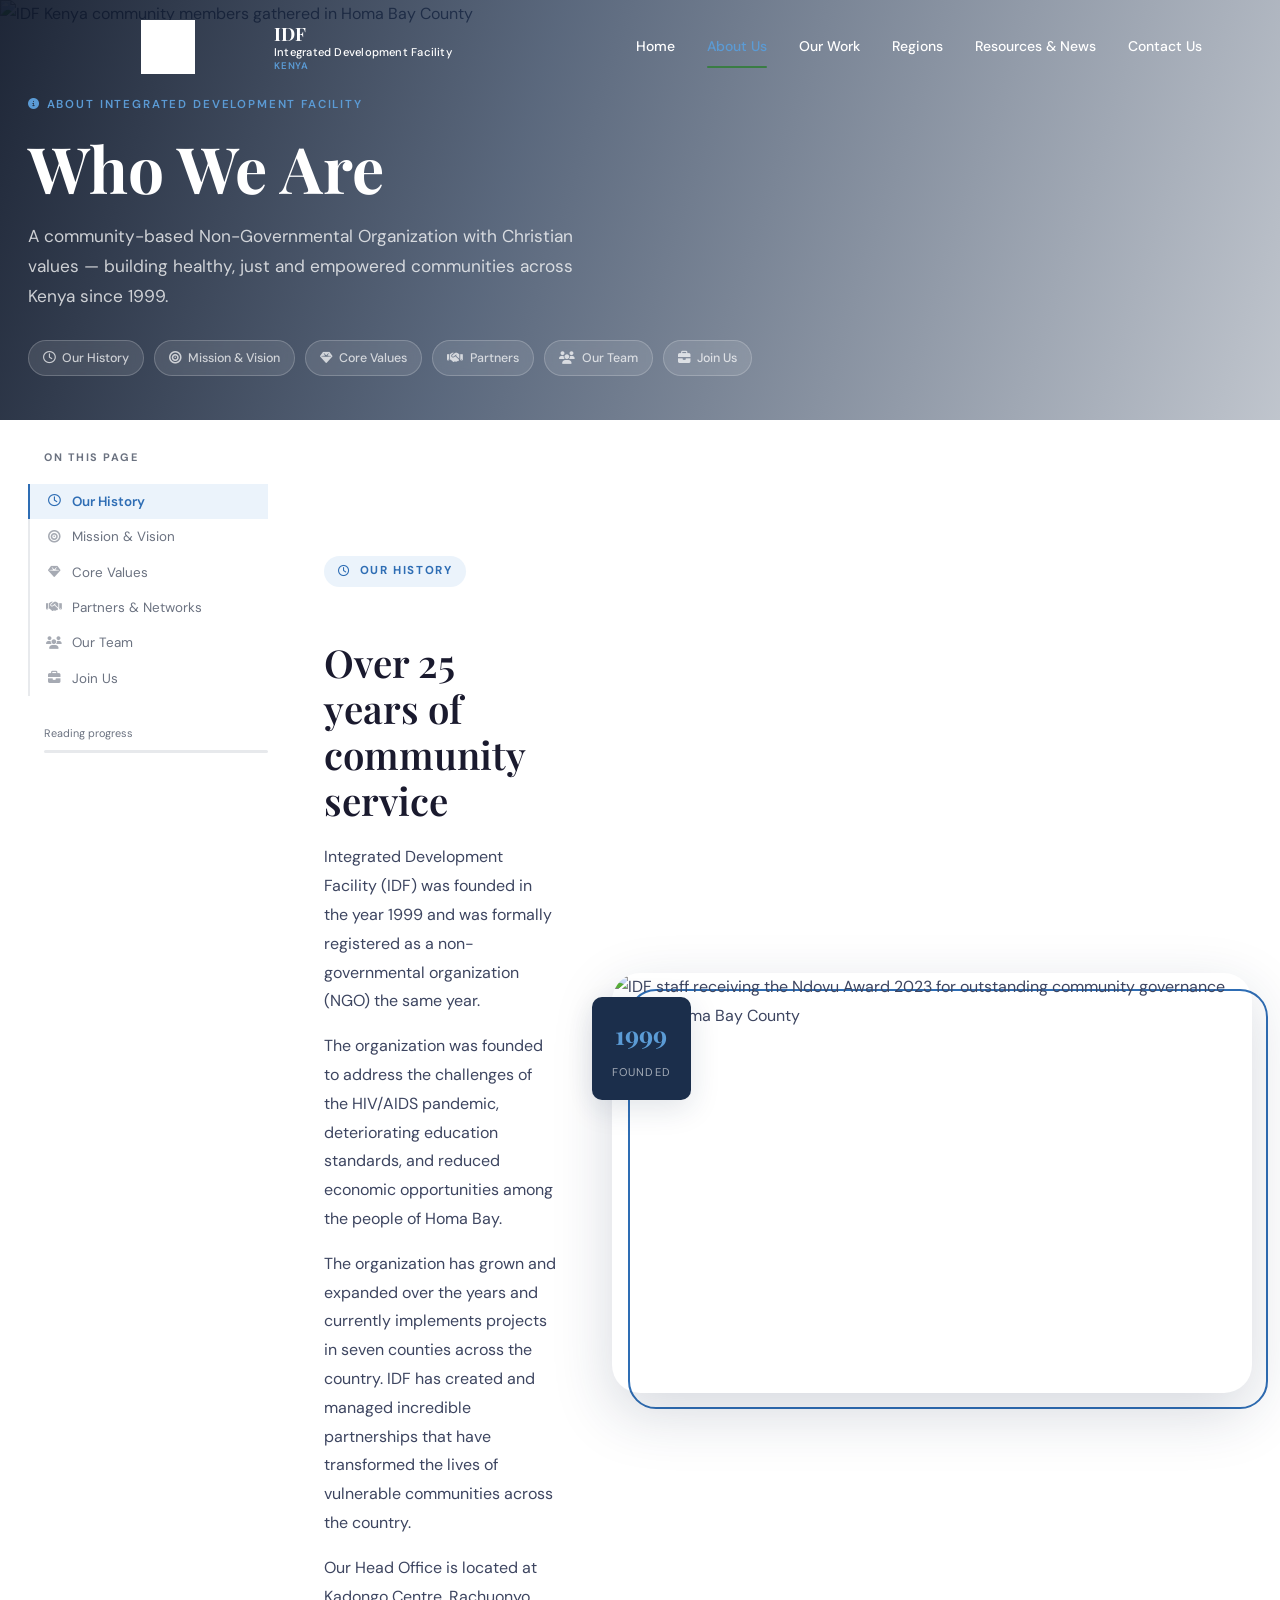
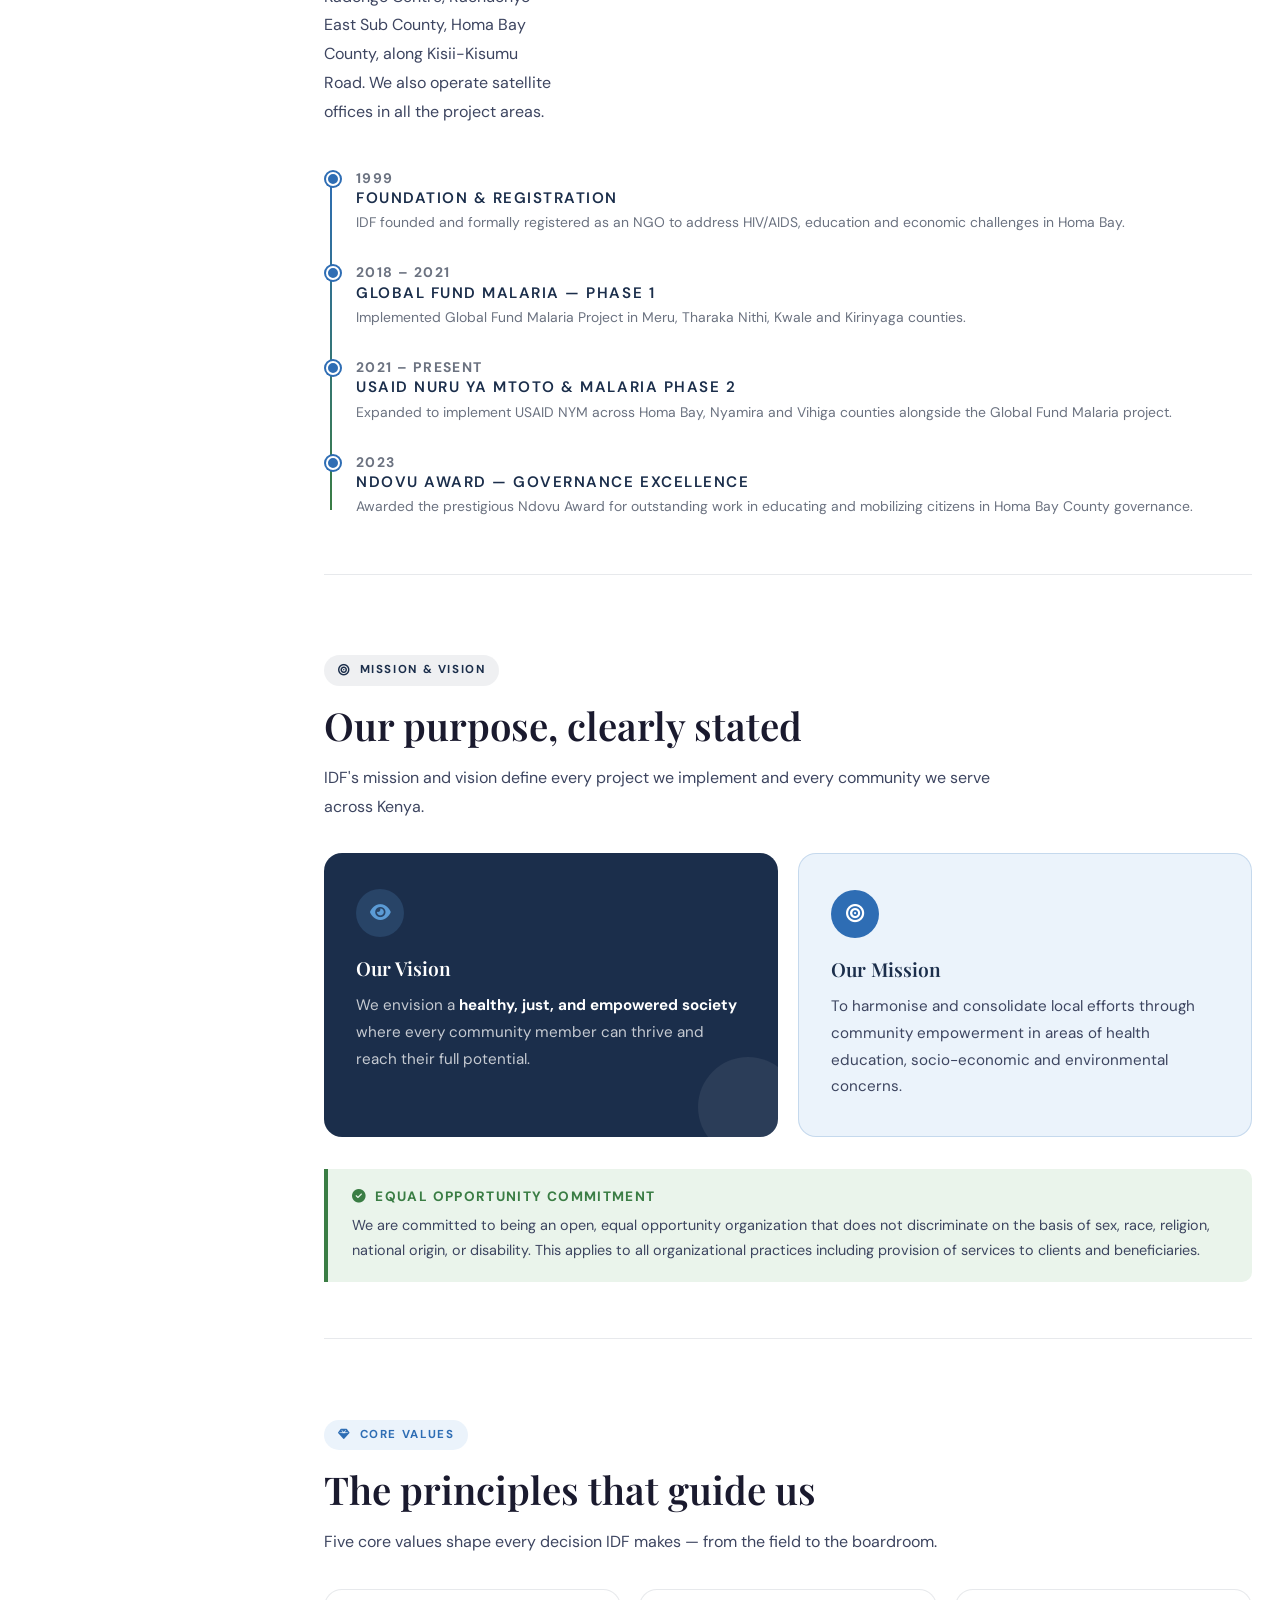
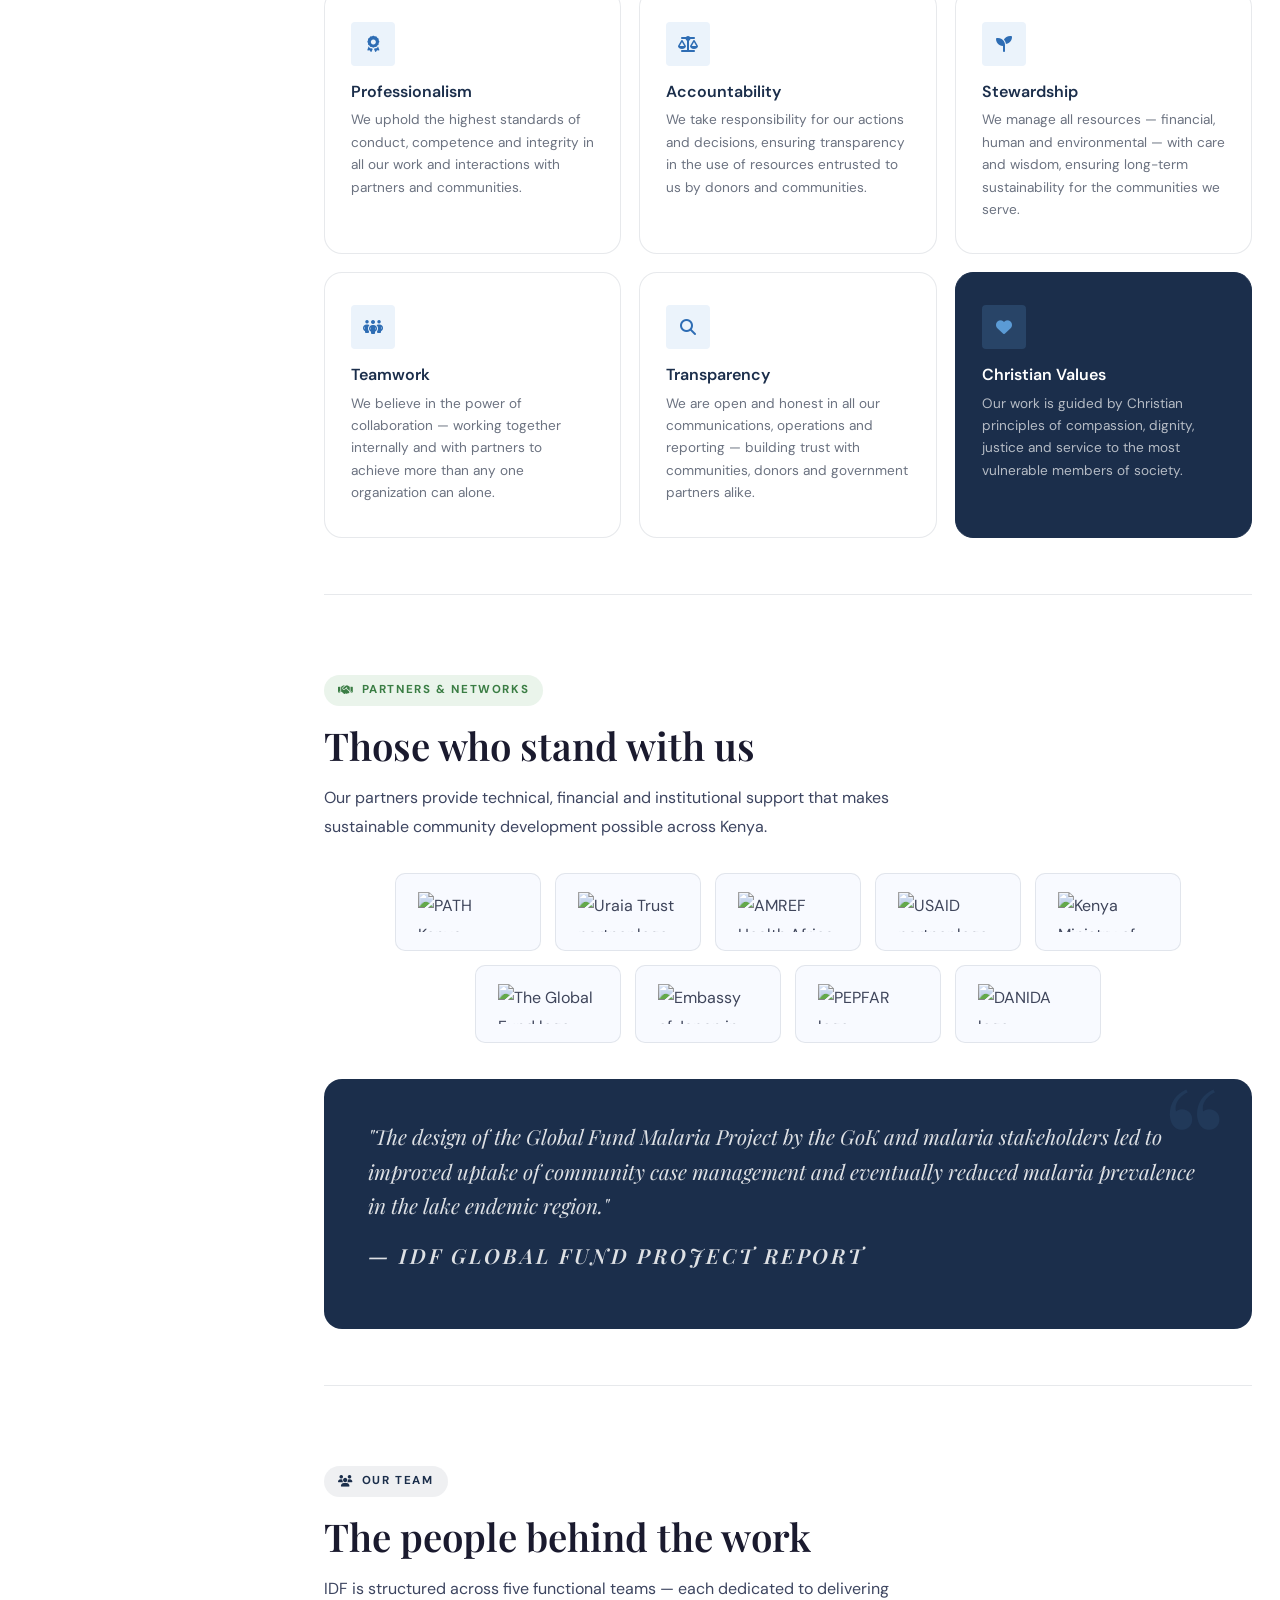
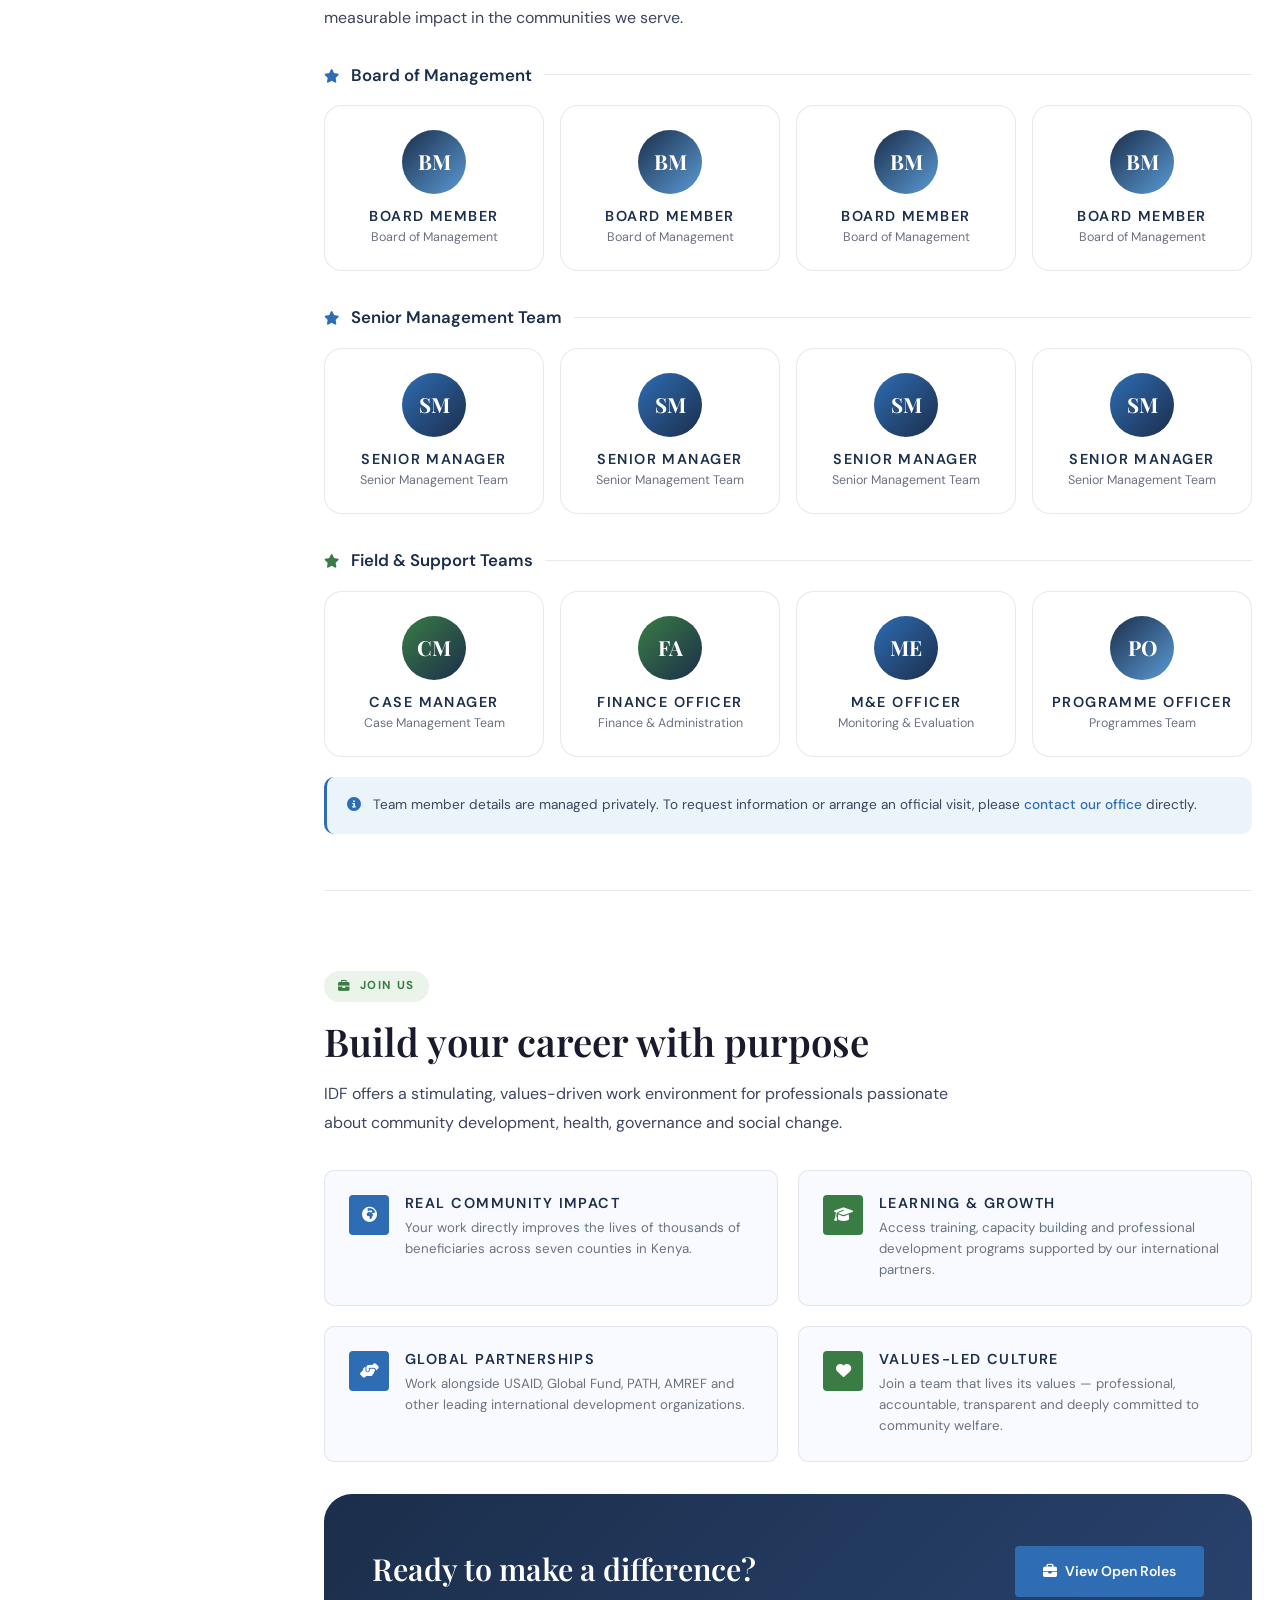
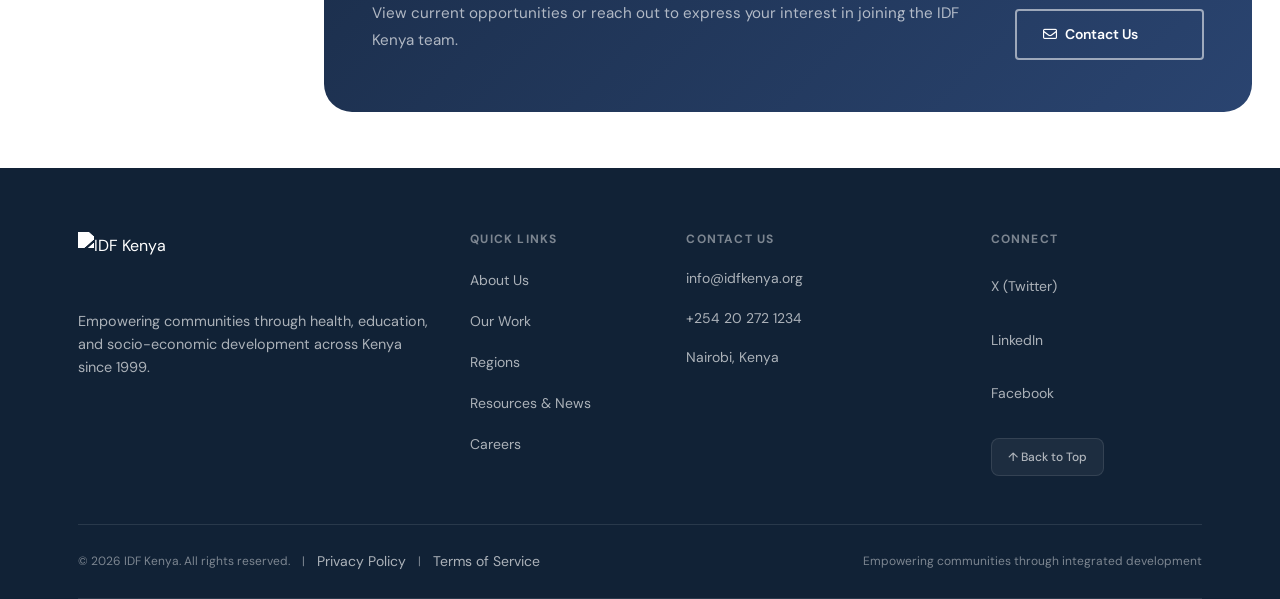
==== about.html @ ed85ce1d "Reorganize project structure and update components" ====
<!DOCTYPE html>
<html lang="en">
<head>
  <meta charset="UTF-8">
  <meta name="viewport" content="width=device-width, initial-scale=1.0">
  <meta name="description" content="About Integrated Development Facility — Our history, mission, values, team, partners and career opportunities.">
  <title>About Us — Integrated Development Facility Kenya</title>
  <link rel="icon" href="assets/images/logo1.png" type="image/png">

  <link rel="preconnect" href="https://fonts.googleapis.com">
  <link rel="preconnect" href="https://fonts.gstatic.com" crossorigin>
  <link href="https://fonts.googleapis.com/css2?family=Playfair+Display:ital,wght@0,400;0,600;0,700;1,400&family=DM+Sans:wght@300;400;500;600&display=swap" rel="stylesheet">

  <!-- Font Awesome 6.5.1 -->
  <link rel="stylesheet" href="https://cdnjs.cloudflare.com/ajax/libs/font-awesome/6.5.1/css/all.min.css"
        integrity="sha512-DTOQO9RWCH3ppGqcWaEA1BIZOC6xxalwEsw9c2QQeAIftl+Vegovlnee1c9QX4TctnWMn13TZye+giMm8e2LwA=="
        crossorigin="anonymous" referrerpolicy="no-referrer">

  <!--
    Stylesheet load order:
      1. styles.css     — global reset, typography, shared tokens
      2. components.css — site navbar, footer
      3. sections.css   — shared section patterns (hero, stats, cards, etc.)
      4. about.css      — scoped styles for this page only (non-responsive)
      5. responsive.css — ALL media queries (site-wide + about-page breakpoints)
  -->
  <link rel="stylesheet" href="css/styles.css">
  <link rel="stylesheet" href="css/components.css">
  <link rel="stylesheet" href="css/sections.css">
  <link rel="stylesheet" href="css/about.css">
  <link rel="stylesheet" href="css/responsive.css">
</head>

<body>

  <!-- Navbar injected by components.js — do NOT remove -->
  <div id="navbar-placeholder"></div>


  <!-- ============================================================
       PAGE HERO
       Image displayed at: 100vw × 420 px (CSS).
       Source dimensions (HTML attrs): 1920 × 960 px.
       object-fit: cover; object-position: center 35% (in about.css).
  ============================================================ -->
  <header class="about-hero" role="banner">
    <img
      class="about-hero-bg"
      src="assets/images/idf_home1.jpg"
      alt="IDF Kenya community members gathered in Homa Bay County"
      width="1920"
      height="960"
      loading="eager"
      fetchpriority="high">
    <div class="about-hero-overlay" aria-hidden="true"></div>
    <div class="about-hero-content">
      <span class="about-hero-eyebrow">
        <i class="fa-solid fa-circle-info" style="margin-right:0.3rem"></i>About Integrated Development Facility
      </span>
      <h1>Who We Are</h1>
      <p>A community-based Non-Governmental Organization with Christian values — building healthy, just and empowered communities across Kenya since 1999.</p>
      <!-- Hero nav pills — desktop only; hidden on mobile via responsive.css -->
      <nav class="about-hero-nav-pills" aria-label="Jump to section">
        <a href="#history"  class="hero-pill"><i class="fa-regular fa-clock"></i>Our History</a>
        <a href="#mission"  class="hero-pill"><i class="fa-solid fa-bullseye"></i>Mission &amp; Vision</a>
        <a href="#values"   class="hero-pill"><i class="fa-solid fa-gem"></i>Core Values</a>
        <a href="#partners" class="hero-pill"><i class="fa-solid fa-handshake"></i>Partners</a>
        <a href="#team"     class="hero-pill"><i class="fa-solid fa-users"></i>Our Team</a>
        <a href="#careers"  class="hero-pill"><i class="fa-solid fa-briefcase"></i>Join Us</a>
      </nav>
    </div>
  </header>


  <!-- ============================================================
       MOBILE / TABLET ABOUT NAV
       Hidden on desktop (>= 1100 px) — shown as a sticky horizontal
       scrollable tab bar on viewports < 1100 px, positioned directly
       below the main top navbar. Overflow-x: auto with hidden
       scrollbars keeps the layout clean.
       The same scroll-spy JS in main.js that drives the desktop
       sidenav also handles data-spy-target on these links.
  ============================================================ -->
  <nav class="mobile-about-nav" aria-label="About page sections">
    <div class="mobile-about-nav-inner">
      <a href="#history"  class="mob-nav-link active" data-spy-target="history">
        <i class="fa-regular fa-clock"></i>Our History
      </a>
      <a href="#mission"  class="mob-nav-link" data-spy-target="mission">
        <i class="fa-solid fa-bullseye"></i>Mission &amp; Vision
      </a>
      <a href="#values"   class="mob-nav-link" data-spy-target="values">
        <i class="fa-solid fa-gem"></i>Core Values
      </a>
      <a href="#partners" class="mob-nav-link" data-spy-target="partners">
        <i class="fa-solid fa-handshake"></i>Partners &amp; Networks
      </a>
      <a href="#team"     class="mob-nav-link" data-spy-target="team">
        <i class="fa-solid fa-users"></i>Our Team
      </a>
      <a href="#careers"  class="mob-nav-link" data-spy-target="careers">
        <i class="fa-solid fa-briefcase"></i>Join Us
      </a>
    </div>
  </nav>


  <!-- ============================================================
       TWO-COLUMN LAYOUT: SIDENAV + MAIN CONTENT
  ============================================================ -->
  <div class="about-layout">

    <!-- STICKY SIDENAV (visible >= 1100 px) -->
    <aside class="about-sidenav" aria-label="Page section navigation">
      <p class="sidenav-label">On this page</p>
      <ul class="sidenav-list" role="list">
        <li>
          <a href="#history" class="active" data-spy-target="history">
            <i class="fa-regular fa-clock"></i>Our History
          </a>
        </li>
        <li>
          <a href="#mission" data-spy-target="mission">
            <i class="fa-solid fa-bullseye"></i>Mission &amp; Vision
          </a>
        </li>
        <li>
          <a href="#values" data-spy-target="values">
            <i class="fa-solid fa-gem"></i>Core Values
          </a>
        </li>
        <li>
          <a href="#partners" data-spy-target="partners">
            <i class="fa-solid fa-handshake"></i>Partners &amp; Networks
          </a>
        </li>
        <li>
          <a href="#team" data-spy-target="team">
            <i class="fa-solid fa-users"></i>Our Team
          </a>
        </li>
        <li>
          <a href="#careers" data-spy-target="careers">
            <i class="fa-solid fa-briefcase"></i>Join Us
          </a>
        </li>
      </ul>

      <!-- Reading progress bar — updated by initAboutProgressBar() in main.js -->
      <div class="sidenav-progress" aria-label="Page reading progress">
        <p class="sidenav-progress-label">Reading progress</p>
        <div class="sidenav-progress-bar"
             role="progressbar"
             aria-valuenow="0"
             aria-valuemin="0"
             aria-valuemax="100">
          <div class="sidenav-progress-fill" id="progressFill"></div>
        </div>
      </div>
    </aside>


    <!-- MAIN CONTENT -->
    <main class="about-main" id="mainContent">


      <!-- ================================================
           SECTION 1 — OUR HISTORY
      ================================================ -->
      <section id="history" class="about-section" aria-labelledby="history-heading">

        <span class="section-label section-label-blue reveal">
          <i class="fa-regular fa-clock"></i>Our History
        </span>

        <div class="history-grid">

          <div class="history-text">
            <h2 id="history-heading" class="reveal">Over 25 years of community service</h2>
            <p class="reveal reveal-delay-1">Integrated Development Facility (IDF) was founded in the year 1999 and was formally registered as a non-governmental organization (NGO) the same year.</p>
            <p class="reveal reveal-delay-1">The organization was founded to address the challenges of the HIV/AIDS pandemic, deteriorating education standards, and reduced economic opportunities among the people of Homa Bay.</p>
            <p class="reveal reveal-delay-2">The organization has grown and expanded over the years and currently implements projects in seven counties across the country. IDF has created and managed incredible partnerships that have transformed the lives of vulnerable communities across the country.</p>
            <p class="reveal reveal-delay-2">Our Head Office is located at Kadongo Centre, Rachuonyo East Sub County, Homa Bay County, along Kisii-Kisumu Road. We also operate satellite offices in all the project areas.</p>
          </div>

          <div class="history-img-wrap reveal reveal-delay-1">
            <div class="history-badge">
              <strong>1999</strong>
              <span>Founded</span>
            </div>
            <!--
              History image:
                Optimal source: 1280 x 840 px (2x retina for a ~640 x 420 px display slot)
                Displayed at: ~50% column width (max ~600 px) x 420 px fixed height.
                width/height attributes reflect the display intrinsic ratio (3:2).
            -->
            <img
              class="history-img"
              src="assets/images/usaid_award.jpg"
              alt="IDF staff receiving the Ndovu Award 2023 for outstanding community governance work in Homa Bay County"
              width="640"
              height="420">
            <div class="history-img-deco hide-mobile"></div>
          </div>

        </div>

        <div class="history-timeline reveal">
          <div class="timeline-item">
            <div class="timeline-dot"></div>
            <p class="timeline-year">1999</p>
            <h4>Foundation &amp; Registration</h4>
            <p>IDF founded and formally registered as an NGO to address HIV/AIDS, education and economic challenges in Homa Bay.</p>
          </div>
          <div class="timeline-item">
            <div class="timeline-dot"></div>
            <p class="timeline-year">2018 – 2021</p>
            <h4>Global Fund Malaria — Phase 1</h4>
            <p>Implemented Global Fund Malaria Project in Meru, Tharaka Nithi, Kwale and Kirinyaga counties.</p>
          </div>
          <div class="timeline-item">
            <div class="timeline-dot"></div>
            <p class="timeline-year">2021 – Present</p>
            <h4>USAID Nuru Ya Mtoto &amp; Malaria Phase 2</h4>
            <p>Expanded to implement USAID NYM across Homa Bay, Nyamira and Vihiga counties alongside the Global Fund Malaria project.</p>
          </div>
          <div class="timeline-item">
            <div class="timeline-dot"></div>
            <p class="timeline-year">2023</p>
            <h4>Ndovu Award — Governance Excellence</h4>
            <p>Awarded the prestigious Ndovu Award for outstanding work in educating and mobilizing citizens in Homa Bay County governance.</p>
          </div>
        </div>

      </section>


      <!-- ================================================
           SECTION 2 — MISSION & VISION
      ================================================ -->
      <section id="mission" class="about-section" aria-labelledby="mission-heading">

        <span class="section-label section-label-navy reveal">
          <i class="fa-solid fa-bullseye"></i>Mission &amp; Vision
        </span>

        <div class="mv-intro reveal">
          <h2 id="mission-heading">Our purpose, clearly stated</h2>
          <p>IDF's mission and vision define every project we implement and every community we serve across Kenya.</p>
        </div>

        <div class="mv-cards">
          <div class="mv-card mv-card-vision reveal">
            <div class="mv-card-icon"><i class="fa-solid fa-eye"></i></div>
            <h3>Our Vision</h3>
            <p>We envision a <strong style="color:#fff">healthy, just, and empowered society</strong> where every community member can thrive and reach their full potential.</p>
            <div class="mv-card-deco"></div>
          </div>
          <div class="mv-card mv-card-mission reveal reveal-delay-1">
            <div class="mv-card-icon"><i class="fa-solid fa-bullseye"></i></div>
            <h3>Our Mission</h3>
            <p>To harmonise and consolidate local efforts through community empowerment in areas of health education, socio-economic and environmental concerns.</p>
          </div>
        </div>

        <div class="commitment-box reveal">
          <h4><i class="fa-solid fa-circle-check" style="margin-right:0.5rem"></i>Equal Opportunity Commitment</h4>
          <p>We are committed to being an open, equal opportunity organization that does not discriminate on the basis of sex, race, religion, national origin, or disability. This applies to all organizational practices including provision of services to clients and beneficiaries.</p>
        </div>

      </section>


      <!-- ================================================
           SECTION 3 — CORE VALUES
      ================================================ -->
      <section id="values" class="about-section" aria-labelledby="values-heading">

        <span class="section-label section-label-blue reveal">
          <i class="fa-solid fa-gem"></i>Core Values
        </span>

        <div class="values-intro reveal">
          <h2 id="values-heading">The principles that guide us</h2>
          <p>Five core values shape every decision IDF makes — from the field to the boardroom.</p>
        </div>

        <div class="values-grid">
          <div class="value-card reveal">
            <div class="value-icon"><i class="fa-solid fa-award"></i></div>
            <h3>Professionalism</h3>
            <p>We uphold the highest standards of conduct, competence and integrity in all our work and interactions with partners and communities.</p>
          </div>
          <div class="value-card reveal reveal-delay-1">
            <div class="value-icon"><i class="fa-solid fa-scale-balanced"></i></div>
            <h3>Accountability</h3>
            <p>We take responsibility for our actions and decisions, ensuring transparency in the use of resources entrusted to us by donors and communities.</p>
          </div>
          <div class="value-card reveal reveal-delay-2">
            <div class="value-icon"><i class="fa-solid fa-seedling"></i></div>
            <h3>Stewardship</h3>
            <p>We manage all resources — financial, human and environmental — with care and wisdom, ensuring long-term sustainability for the communities we serve.</p>
          </div>
          <div class="value-card reveal reveal-delay-3">
            <div class="value-icon"><i class="fa-solid fa-people-group"></i></div>
            <h3>Teamwork</h3>
            <p>We believe in the power of collaboration — working together internally and with partners to achieve more than any one organization can alone.</p>
          </div>
          <div class="value-card reveal reveal-delay-4">
            <div class="value-icon"><i class="fa-solid fa-magnifying-glass"></i></div>
            <h3>Transparency</h3>
            <p>We are open and honest in all our communications, operations and reporting — building trust with communities, donors and government partners alike.</p>
          </div>
          <div class="value-card value-card--dark reveal reveal-delay-5">
            <div class="value-icon"><i class="fa-solid fa-heart"></i></div>
            <h3>Christian Values</h3>
            <p>Our work is guided by Christian principles of compassion, dignity, justice and service to the most vulnerable members of society.</p>
          </div>
        </div>

      </section>


      <!-- ================================================
           SECTION 4 — PARTNERS & NETWORKS
      ================================================ -->
      <section id="partners" class="about-section" aria-labelledby="partners-heading">

        <span class="section-label section-label-green reveal">
          <i class="fa-solid fa-handshake"></i>Partners &amp; Networks
        </span>

        <div class="partners-intro reveal">
          <h2 id="partners-heading">Those who stand with us</h2>
          <p>Our partners provide technical, financial and institutional support that makes sustainable community development possible across Kenya.</p>
        </div>

        <div class="partners-logos">
          <a href="https://www.path.org/" target="_blank" rel="noopener noreferrer" class="partner-chip reveal">
            <img src="assets/images/path.jpeg"       alt="PATH Kenya partner logo"             width="200" height="80" loading="lazy">
          </a>
          <a href="https://uraia.or.ke/" target="_blank" rel="noopener noreferrer" class="partner-chip reveal reveal-delay-1">
            <img src="assets/images/uraia.jpeg"      alt="Uraia Trust partner logo"            width="200" height="80" loading="lazy">
          </a>
          <a href="https://amref.org/" target="_blank" rel="noopener noreferrer" class="partner-chip reveal reveal-delay-2">
            <img src="assets/images/amref.jpeg"      alt="AMREF Health Africa partner logo"    width="200" height="80" loading="lazy">
          </a>
          <div class="partner-chip reveal reveal-delay-3">
            <img src="assets/images/usaid.png"       alt="USAID partner logo"                  width="200" height="80" loading="lazy">
          </div>
          <a href="https://www.health.go.ke/" target="_blank" rel="noopener noreferrer" class="partner-chip reveal reveal-delay-4">
            <img src="assets/images/moh.png"         alt="Kenya Ministry of Health logo"       width="200" height="80" loading="lazy">
          </a>
          <a href="https://www.theglobalfund.org/en/" target="_blank" rel="noopener noreferrer" class="partner-chip reveal">
            <img src="assets/images/globalfund.jpg"  alt="The Global Fund logo"                width="200" height="80" loading="lazy">
          </a>
          <a href="https://www.ke.emb-japan.go.jp/itprtop_en/index.html" target="_blank" rel="noopener noreferrer" class="partner-chip reveal reveal-delay-1">
            <img src="assets/images/japan2.jpg"      alt="Embassy of Japan in Kenya logo"      width="200" height="80" loading="lazy">
          </a>
          <a href="https://ke.usembassy.gov/pepfar/" target="_blank" rel="noopener noreferrer" class="partner-chip reveal reveal-delay-2">
            <img src="assets/images/pepfar.png"      alt="PEPFAR logo"                         width="200" height="80" loading="lazy">
          </a>
          <a href="https://kenya.um.dk/en/about-denmark-in-kenya/danida-en" target="_blank" rel="noopener noreferrer" class="partner-chip reveal reveal-delay-3">
            <img src="assets/images/danida.jpg"      alt="DANIDA logo"                         width="200" height="80" loading="lazy">
          </a>
        </div>

        <div class="partner-quote reveal">
          <p>"The design of the Global Fund Malaria Project by the GoK and malaria stakeholders led to improved uptake of community case management and eventually reduced malaria prevalence in the lake endemic region."</p>
          <p class="partner-quote-attr">— IDF Global Fund Project Report</p>
        </div>

      </section>


      <!-- ================================================
           SECTION 5 — OUR TEAM
      ================================================ -->
      <section id="team" class="about-section" aria-labelledby="team-heading">

        <span class="section-label section-label-navy reveal">
          <i class="fa-solid fa-users"></i>Our Team
        </span>

        <div class="team-intro reveal">
          <h2 id="team-heading">The people behind the work</h2>
          <p>IDF is structured across five functional teams — each dedicated to delivering measurable impact in the communities we serve.</p>
        </div>

        <div class="team-groups">

          <div>
            <div class="team-group-label reveal">
              <h3>
                <i class="fa-solid fa-star" style="color:var(--idf-blue);font-size:0.85rem;margin-right:0.5rem"></i>
                Board of Management
              </h3>
              <div class="team-group-line"></div>
            </div>
            <div class="team-grid">
              <div class="team-card reveal"><div class="team-avatar avatar-navy">BM</div><h4>Board Member</h4><p>Board of Management</p></div>
              <div class="team-card reveal reveal-delay-1"><div class="team-avatar avatar-navy">BM</div><h4>Board Member</h4><p>Board of Management</p></div>
              <div class="team-card reveal reveal-delay-2"><div class="team-avatar avatar-navy">BM</div><h4>Board Member</h4><p>Board of Management</p></div>
              <div class="team-card reveal reveal-delay-3"><div class="team-avatar avatar-navy">BM</div><h4>Board Member</h4><p>Board of Management</p></div>
            </div>
          </div>

          <div>
            <div class="team-group-label reveal">
              <h3>
                <i class="fa-solid fa-star" style="color:var(--idf-blue);font-size:0.85rem;margin-right:0.5rem"></i>
                Senior Management Team
              </h3>
              <div class="team-group-line"></div>
            </div>
            <div class="team-grid">
              <div class="team-card reveal"><div class="team-avatar avatar-blue">SM</div><h4>Senior Manager</h4><p>Senior Management Team</p></div>
              <div class="team-card reveal reveal-delay-1"><div class="team-avatar avatar-blue">SM</div><h4>Senior Manager</h4><p>Senior Management Team</p></div>
              <div class="team-card reveal reveal-delay-2"><div class="team-avatar avatar-blue">SM</div><h4>Senior Manager</h4><p>Senior Management Team</p></div>
              <div class="team-card reveal reveal-delay-3"><div class="team-avatar avatar-blue">SM</div><h4>Senior Manager</h4><p>Senior Management Team</p></div>
            </div>
          </div>

          <div>
            <div class="team-group-label reveal">
              <h3>
                <i class="fa-solid fa-star" style="color:var(--idf-green);font-size:0.85rem;margin-right:0.5rem"></i>
                Field &amp; Support Teams
              </h3>
              <div class="team-group-line"></div>
            </div>
            <div class="team-grid">
              <div class="team-card reveal"><div class="team-avatar avatar-green">CM</div><h4>Case Manager</h4><p>Case Management Team</p></div>
              <div class="team-card reveal reveal-delay-1"><div class="team-avatar avatar-green">FA</div><h4>Finance Officer</h4><p>Finance &amp; Administration</p></div>
              <div class="team-card reveal reveal-delay-2"><div class="team-avatar avatar-blue">ME</div><h4>M&amp;E Officer</h4><p>Monitoring &amp; Evaluation</p></div>
              <div class="team-card reveal reveal-delay-3"><div class="team-avatar avatar-navy">PO</div><h4>Programme Officer</h4><p>Programmes Team</p></div>
            </div>
          </div>

        </div>

        <div class="team-note reveal">
          <i class="fa-solid fa-circle-info" style="color:var(--idf-blue);margin-right:0.5rem"></i>
          Team member details are managed privately. To request information or arrange an official visit, please <a href="contact.html">contact our office</a> directly.
        </div>

      </section>


      <!-- ================================================
           SECTION 6 — JOIN US (CAREERS)
      ================================================ -->
      <section id="careers" class="about-section" aria-labelledby="careers-heading">

        <span class="section-label section-label-green reveal">
          <i class="fa-solid fa-briefcase"></i>Join Us
        </span>

        <div class="join-intro reveal">
          <h2 id="careers-heading">Build your career with purpose</h2>
          <p>IDF offers a stimulating, values-driven work environment for professionals passionate about community development, health, governance and social change.</p>
        </div>

        <div class="join-grid">
          <div class="join-reason reveal">
            <div class="join-reason-icon"><i class="fa-solid fa-earth-africa"></i></div>
            <div>
              <h4>Real Community Impact</h4>
              <p>Your work directly improves the lives of thousands of beneficiaries across seven counties in Kenya.</p>
            </div>
          </div>
          <div class="join-reason reveal reveal-delay-1">
            <div class="join-reason-icon join-reason-icon--green"><i class="fa-solid fa-graduation-cap"></i></div>
            <div>
              <h4>Learning &amp; Growth</h4>
              <p>Access training, capacity building and professional development programs supported by our international partners.</p>
            </div>
          </div>
          <div class="join-reason reveal reveal-delay-2">
            <div class="join-reason-icon"><i class="fa-solid fa-handshake-angle"></i></div>
            <div>
              <h4>Global Partnerships</h4>
              <p>Work alongside USAID, Global Fund, PATH, AMREF and other leading international development organizations.</p>
            </div>
          </div>
          <div class="join-reason reveal reveal-delay-3">
            <div class="join-reason-icon join-reason-icon--green"><i class="fa-solid fa-heart"></i></div>
            <div>
              <h4>Values-Led Culture</h4>
              <p>Join a team that lives its values — professional, accountable, transparent and deeply committed to community welfare.</p>
            </div>
          </div>
        </div>

        <div class="join-cta-box reveal">
          <div>
            <h3>Ready to make a difference?</h3>
            <p>View current opportunities or reach out to express your interest in joining the IDF Kenya team.</p>
          </div>
          <div class="join-cta-actions">
            <a href="careers.html" class="btn-idf-primary">
              <i class="fa-solid fa-briefcase"></i>View Open Roles
            </a>
            <a href="contact.html" class="btn-idf-outline-white">
              <i class="fa-regular fa-envelope"></i>Contact Us
            </a>
          </div>
        </div>

      </section>

    </main>
  </div>


  <!-- Footer injected by components.js — do NOT remove -->
  <div id="footer-placeholder"></div>

  <script src="js/components.js"></script>
  <script type="module" src="js/main.js"></script>

</body>
</html>
---- css/styles.css ----
/* ==============================================
   IDF Kenya — styles.css
   Base styles, CSS variables, reset, typography
   Colors from IDF logo:
     Navy:  #1B2E4B  |  Blue:  #2E6DB4
     Green: #3A7D44  |  Light: #5B9BD5
   ============================================== */

@import url('https://fonts.googleapis.com/css2?family=Playfair+Display:ital,wght@0,400;0,600;0,700;1,400&family=DM+Sans:wght@300;400;500;600&display=swap');

/* ---- CSS VARIABLES ---- */
:root {
  --navy:         #1B2E4B;
  --navy-dark:    #0f1e33;
  --blue:         #2E6DB4;
  --blue-light:   #5B9BD5;
  --blue-pale:    #EBF3FB;
  --green:        #3A7D44;
  --green-light:  #52a85f;
  --green-pale:   #EAF4EB;
  --cream:        #F8FAFF;
  --white:        #FFFFFF;
  --text-dark:    #1a1a2e;
  --text-mid:     #3d4560;
  --text-muted:   #6b7280;
  --border:       rgba(0,0,0,0.08);
  --shadow-sm:    0 2px 8px rgba(27,46,75,0.07);
  --shadow-md:    0 8px 28px rgba(27,46,75,0.12);
  --shadow-lg:    0 20px 56px rgba(27,46,75,0.18);
  --radius-sm:    4px;
  --radius-md:    10px;
  --radius-lg:    18px;
  --radius-xl:    28px;
  --transition:   0.28s ease;
  --max-width:    1180px;
}

/* ---- RESET ---- */
*, *::before, *::after { box-sizing: border-box; margin: 0; padding: 0; }
html { scroll-behavior: smooth; font-size: 16px; }
body {
  font-family: 'DM Sans', sans-serif;
  font-weight: 400;
  color: var(--text-dark);
  background: var(--white);
  line-height: 1.75;
  -webkit-font-smoothing: antialiased;
}
img { display: block; max-width: 100%; height: auto; }
a { color: inherit; text-decoration: none; transition: color var(--transition); }
ul { list-style: none; }
button { font-family: inherit; cursor: pointer; border: none; }
input, textarea { font-family: inherit; }

/* ---- TYPOGRAPHY ---- */
h1, h2, h3, h4 {
  font-family: 'Playfair Display', serif;
  line-height: 1.2;
  color: var(--text-dark);
}
h1 { font-size: clamp(2.4rem, 5vw, 3.8rem); font-weight: 700; }
h2 { font-size: clamp(1.8rem, 3vw, 2.8rem); font-weight: 600; }
h3 { font-size: clamp(1.2rem, 2vw, 1.55rem); font-weight: 600; }
h4 { font-size: 1rem; font-weight: 600; font-family: 'DM Sans', sans-serif; text-transform: uppercase; letter-spacing: 0.1em; }
em { font-style: italic; }
p { color: var(--text-mid); margin-bottom: 1rem; line-height: 1.8; }
p:last-child { margin-bottom: 0; }

/* ---- UTILITIES ---- */
.container {
  max-width: var(--max-width);
  margin: 0 auto;
  padding: 0 28px;
}

.label-tag {
  display: inline-block;
  font-size: 0.72rem;
  font-weight: 600;
  text-transform: uppercase;
  letter-spacing: 0.14em;
  color: var(--blue);
  background: var(--blue-pale);
  padding: 4px 14px;
  border-radius: 20px;
  margin-bottom: 14px;
}

.label-tag--green {
  color: var(--green);
  background: var(--green-pale);
}

.label-tag--white {
  color: rgba(255,255,255,0.9);
  background: rgba(255,255,255,0.15);
}

.section-header {
  text-align: center;
  margin-bottom: 3.5rem;
}
.section-header h2 { margin-top: 8px; }
.section-header p { max-width: 580px; margin: 12px auto 0; font-size: 1.05rem; }

/* ---- BUTTONS ---- */
.btn {
  display: inline-flex;
  align-items: center;
  gap: 8px;
  padding: 13px 30px;
  border-radius: var(--radius-sm);
  font-family: 'DM Sans', sans-serif;
  font-size: 0.9rem;
  font-weight: 600;
  letter-spacing: 0.02em;
  cursor: pointer;
  transition: all var(--transition);
  border: 2px solid transparent;
}
.btn-primary {
  background: var(--blue);
  color: var(--white);
  border-color: var(--blue);
}
.btn-primary:hover {
  background: var(--navy);
  border-color: var(--navy);
  transform: translateY(-2px);
  box-shadow: 0 8px 20px rgba(46,109,180,0.35);
}
.btn-green {
  background: var(--green);
  color: var(--white);
  border-color: var(--green);
}
.btn-green:hover {
  background: #2d6235;
  transform: translateY(-2px);
  box-shadow: 0 8px 20px rgba(58,125,68,0.35);
}
.btn-outline-white {
  background: transparent;
  color: var(--white);
  border-color: rgba(255,255,255,0.6);
}
.btn-outline-white:hover {
  background: rgba(255,255,255,0.12);
  border-color: rgba(255,255,255,0.9);
}
.btn-outline-navy {
  background: transparent;
  color: var(--navy);
  border-color: var(--navy);
}
.btn-outline-navy:hover {
  background: var(--navy);
  color: var(--white);
}
---- css/components.css ----
/* =====================================================
   components.css — IDF Kenya v3.0
   Unified component styles for navbar + footer
   Fixed for root-level HTML files (all .html at root)
   
   Key improvements:
     · Glass navigation effect (transparent to blurred white on scroll)
     · Fixed asset paths (../assets/ instead of /assets/)
     · Removed all /pages/ references
     · Separate desktop and mobile navigation
     · Max-height animations for mobile drawer
     · Proper touch targets (44px minimum)
     · Unified scroll handling with .is-scrolled class
     · Responsive grid-based footer layout
     · Logo with full text: IDF + Integrated Development Facility + Kenya
     · Active link styling with .is-active class
   ===================================================== */

@import url('https://fonts.googleapis.com/css2?family=Playfair+Display:ital,wght@0,400;0,600;0,700;1,400&family=DM+Sans:wght@300;400;500;600;700&display=swap');


/* =====================================================
   DESIGN TOKENS
   ===================================================== */
:root {
  /* Brand Colors - IDF Kenya Palette */
  --idf-navy:         #1B2E4B;
  --idf-navy-dark:    #0f1e33;
  --idf-blue:         #2E6DB4;
  --idf-blue-light:   #5B9BD5;
  --idf-blue-pale:    #EBF3FB;
  --idf-green:        #3A7D44;
  --idf-green-light:  #52a85f;
  --idf-cream:        #F8FAFF;
  --idf-white:        #FFFFFF;
  --idf-gray-light:   #F5F7FA;
  --idf-gray-mid:     #6B7280;
  --idf-gray-dark:    #374151;
  
  /* Header */
  --header-height:    4.5rem;
  --header-z:         1000;
  --logo-width-desktop: 180px;
  --logo-height-desktop: 54px;
  --logo-width-tablet: 140px;
  --logo-height-tablet: 42px;
  
  /* Container */
  --container-max:    1280px;
  --container-pad:    clamp(1rem, 5vw, 2rem);
  
  /* Transitions */
  --transition-fast:  0.2s ease;
  --transition-mid:   0.3s ease;
  --transition-slow:  0.4s ease;
  --transition-drawer: 0.35s cubic-bezier(0.4, 0, 0.2, 1);
  
  /* Footer */
  --footer-bg:        #112236;
  --footer-text:      rgba(255, 255, 255, 0.85);
  --footer-text-mid:  rgba(255, 255, 255, 0.65);
  --footer-text-light: rgba(255, 255, 255, 0.45);
  --footer-border:    rgba(255, 255, 255, 0.1);
  --footer-hover:     #52a85f;
}


/* =====================================================
   RESET & BASE
   ===================================================== */
*,
*::before,
*::after {
  box-sizing: border-box;
}

body {
  margin: 0;
  padding: 0;
}


/* =====================================================
   HEADER / NAVBAR — GLOBAL GLASS NAVIGATION
   ===================================================== */

.site-header {
  position: fixed;
  top: 0;
  left: 0;
  width: 100%;
  z-index: var(--header-z);
  background-color: rgba(255, 255, 255, 0); /* Start Transparent */
  backdrop-filter: blur(0px);
  -webkit-backdrop-filter: blur(0px);
  transition: all 0.4s cubic-bezier(0.4, 0, 0.2, 1);
  padding: 20px 0;
  border-bottom: none;
}

/* Scrolled State (Triggered by components.js) */
.site-header.is-scrolled {
  background-color: rgba(255, 255, 255, 0.94) !important;
  backdrop-filter: blur(15px);
  -webkit-backdrop-filter: blur(15px);
  padding: 12px 0;
  box-shadow: 0 4px 20px rgba(0, 0, 0, 0.08);
  border-bottom: 1px solid rgba(0, 0, 0, 0.05);
}

/* Logo scaling on scroll */
.site-header.is-scrolled .logo__img {
  width: calc(var(--logo-width-desktop) * 0.85);
  height: calc(var(--logo-height-desktop) * 0.85);
}

/* Logo text scaling on scroll */
.site-header.is-scrolled .logo__primary {
  font-size: 1rem;
}

.site-header.is-scrolled .logo__full {
  font-size: 0.6rem;
}

.site-header.is-scrolled .logo__tagline {
  font-size: 0.55rem;
}

/* Nav Inner Container */
.nav-inner {
  display: flex;
  align-items: center;
  justify-content: space-between;
  gap: 1.5rem;
  max-width: var(--container-max);
  margin-inline: auto;
  padding-inline: var(--container-pad);
  position: relative;
  transition: height var(--transition-mid);
}


/* =====================================================
   LOGO WITH TEXT
   ===================================================== */

.logo {
  display: inline-flex;
  align-items: center;
  gap: 0.75rem;
  text-decoration: none;
  flex-shrink: 0;
  opacity: 1;
  transition: opacity var(--transition-fast);
}

.logo:hover {
  opacity: 0.85;
}

.logo:focus-visible {
  outline: 2px solid var(--idf-blue-light);
  outline-offset: 4px;
  border-radius: 4px;
}

/* Logo Image */
.logo__picture {
  display: inline-flex;
  align-items: center;
  flex-shrink: 0;
}

.logo__img {
  width: var(--logo-width-desktop);
  height: var(--logo-height-desktop);
  display: block;
  object-fit: contain;
  transition: width var(--transition-mid), height var(--transition-mid);
  filter: brightness(0) invert(1); /* White on transparent hero */
}

/* Scrolled state - logo becomes navy */
.site-header.is-scrolled .logo__img {
  filter: none; /* Original colors when scrolled */
}

/* Logo Text Container */
.logo__text {
  display: flex;
  flex-direction: column;
  line-height: 1.2;
  margin-left: 0.25rem;
}

/* Primary Text "IDF" */
.logo__primary {
  font-family: 'Playfair Display', Georgia, serif;
  font-size: 1.15rem;
  font-weight: 700;
  color: #FFFFFF !important;
  letter-spacing: -0.01em;
  line-height: 1.2;
  transition: font-size var(--transition-mid), color var(--transition-mid);
}

/* Full Text "Integrated Development Facility" */
.logo__full {
  font-family: 'DM Sans', system-ui, sans-serif;
  font-size: 0.7rem;
  font-weight: 500;
  color: #FFFFFF !important;
  letter-spacing: 0.02em;
  line-height: 1.3;
  white-space: nowrap;
  transition: font-size var(--transition-mid), color var(--transition-mid);
}

/* Tagline "Kenya" */
.logo__tagline {
  font-family: 'DM Sans', system-ui, sans-serif;
  font-size: 0.6rem;
  font-weight: 600;
  color: var(--idf-blue-light);
  letter-spacing: 0.08em;
  text-transform: uppercase;
  line-height: 1.2;
  transition: font-size var(--transition-mid), color var(--transition-mid);
}

/* Scrolled state text colors (navy) */
.site-header.is-scrolled .logo__primary,
.site-header.is-scrolled .logo__full {
  color: var(--idf-navy) !important;
}

.site-header.is-scrolled .logo__tagline {
  color: var(--idf-blue);
}

/* Fallback when image fails to load */
.logo--img-error .logo__img {
  display: none;
}

.logo--img-error .logo__fallback {
  display: flex;
}

.logo__fallback {
  display: none;
  flex-direction: column;
  gap: 0.15rem;
}

.logo__fallback-primary {
  font-family: 'Playfair Display', Georgia, serif;
  font-size: 1.25rem;
  font-weight: 700;
  color: inherit;
  letter-spacing: -0.01em;
}

.logo__accent {
  color: var(--idf-green);
}

.logo__fallback-tag {
  font-family: 'DM Sans', system-ui, sans-serif;
  font-size: 0.65rem;
  font-weight: 500;
  letter-spacing: 0.08em;
  text-transform: uppercase;
  color: rgba(255, 255, 255, 0.7);
}


/* =====================================================
   DESKTOP NAVIGATION
   ===================================================== */

.desktop-nav {
  display: flex;
  align-items: center;
  gap: 2rem;
  margin-left: auto;
}

/* Default: White text over hero */
.nav-link {
  position: relative;
  font-family: 'DM Sans', system-ui, sans-serif;
  font-size: 0.875rem;
  font-weight: 500;
  color: #FFFFFF !important;
  text-decoration: none;
  padding: 0.5rem 0;
  transition: color var(--transition-fast);
  cursor: pointer;
}

/* Scrolled: Navy text */
.site-header.is-scrolled .nav-link {
  color: var(--idf-navy) !important;
}

/* Animated underline — uses green for hover/active states */
.nav-link::after {
  content: '';
  position: absolute;
  bottom: 0;
  left: 0;
  width: 0;
  height: 2px;
  background: var(--idf-green);
  border-radius: 2px;
  transition: width 0.25s ease;
}

/* Active and hover states for nav links */
.nav-link:hover,
.nav-link.is-active {
  color: var(--idf-blue-light) !important;
}

/* Scrolled state active/hover colors */
.site-header.is-scrolled .nav-link:hover,
.site-header.is-scrolled .nav-link.is-active {
  color: var(--idf-blue) !important;
}

/* Underline animation for hover and active states */
.nav-link:hover::after,
.nav-link.is-active::after {
  width: 100%;
}

.nav-link:focus-visible {
  outline: 2px solid var(--idf-green);
  outline-offset: 4px;
  border-radius: 2px;
}


/* =====================================================
   CTA BUTTON
   ===================================================== */

.cta-btn {
  display: inline-flex;
  align-items: center;
  gap: 0.5rem;
  padding: 0.625rem 1.25rem;
  background: var(--idf-green);
  color: var(--idf-white);
  font-family: 'DM Sans', system-ui, sans-serif;
  font-size: 0.875rem;
  font-weight: 600;
  text-decoration: none;
  border-radius: 6px;
  border: none;
  cursor: pointer;
  transition: all var(--transition-fast);
  white-space: nowrap;
}

.cta-btn:hover {
  background: var(--idf-green-light);
  transform: translateY(-1px);
  box-shadow: 0 4px 12px rgba(58, 125, 68, 0.3);
}

.cta-btn:focus-visible {
  outline: 2px solid var(--idf-green);
  outline-offset: 2px;
}

.cta-btn svg {
  transition: transform var(--transition-fast);
}

.cta-btn:hover svg {
  transform: translateX(3px);
}

.desktop-cta {
  flex-shrink: 0;
}


/* =====================================================
   HAMBURGER BUTTON (Mobile Only)
   ===================================================== */

.hamburger-btn {
  display: none;
  align-items: center;
  justify-content: center;
  min-width: 44px;
  min-height: 44px;
  padding: 0.5rem;
  background: none;
  border: 1px solid rgba(255, 255, 255, 0.3);
  border-radius: 8px;
  cursor: pointer;
  color: #FFFFFF;
  flex-shrink: 0;
  transition: all var(--transition-fast);
}

.hamburger-btn:hover {
  background: rgba(255, 255, 255, 0.1);
  border-color: rgba(255, 255, 255, 0.5);
}

/* Scrolled state hamburger */
.site-header.is-scrolled .hamburger-btn {
  color: var(--idf-navy);
  border-color: rgba(0, 0, 0, 0.2);
}

.site-header.is-scrolled .hamburger-btn:hover {
  background: rgba(0, 0, 0, 0.05);
  border-color: rgba(0, 0, 0, 0.3);
}

.hamburger-btn[aria-expanded="true"] {
  background: rgba(58, 125, 68, 0.15);
  border-color: var(--idf-green);
}

.hamburger-btn:focus-visible {
  outline: 2px solid var(--idf-green);
  outline-offset: 2px;
}

/* Hamburger Icon Lines */
.hamburger-icon {
  display: block;
}

.hamburger-line {
  transition: transform 0.28s ease, opacity 0.2s ease;
  transform-origin: center;
  transform-box: fill-box;
}

.hamburger-btn[aria-expanded="true"] .hamburger-line--top {
  transform: rotate(45deg) translate(5px, 5px);
}

.hamburger-btn[aria-expanded="true"] .hamburger-line--mid {
  opacity: 0;
  transform: scaleX(0);
}

.hamburger-btn[aria-expanded="true"] .hamburger-line--bottom {
  transform: rotate(-45deg) translate(5px, -5px);
}


/* =====================================================
   MOBILE DRAWER — REFACTORED FOR GLASS EFFECT
   ===================================================== */

.mobile-drawer {
  position: absolute;
  top: 100%;
  left: 0;
  right: 0;
  background: rgba(255, 255, 255, 0.98) !important;
  backdrop-filter: blur(15px);
  -webkit-backdrop-filter: blur(15px);
  border-top: 1px solid rgba(0, 0, 0, 0.05);
  box-shadow: 0 12px 32px rgba(0, 0, 0, 0.1);
  max-height: 0;
  overflow: hidden;
  visibility: hidden;
  transition: max-height var(--transition-drawer), visibility var(--transition-drawer);
  z-index: calc(var(--header-z) - 1);
}

.mobile-drawer.is-open {
  max-height: 80vh;
  overflow-y: auto;
  visibility: visible;
}

/* Mobile Navigation Links — Navy text for white menu */
.mobile-nav-link {
  display: flex;
  align-items: center;
  justify-content: space-between;
  padding: 1.1rem 1.5rem;
  font-family: 'DM Sans', system-ui, sans-serif;
  font-size: 1rem;
  font-weight: 500;
  color: var(--idf-navy) !important;
  text-decoration: none;
  border-bottom: 1px solid rgba(0, 0, 0, 0.05);
  transition: all var(--transition-fast);
  min-height: 52px;
}

.mobile-nav-link:hover {
  background: var(--idf-blue-pale);
  color: var(--idf-blue) !important;
  padding-left: 1.75rem;
}

.mobile-nav-link.is-active {
  color: var(--idf-blue) !important;
  font-weight: 600;
}

.mobile-nav-link:focus-visible {
  outline: 2px solid var(--idf-green);
  outline-offset: -2px;
}

/* Active dot indicator */
.mobile-nav-dot {
  display: inline-block;
  width: 6px;
  height: 6px;
  border-radius: 50%;
  background: transparent;
  transition: background var(--transition-fast);
  flex-shrink: 0;
}

.mobile-nav-link.is-active .mobile-nav-dot {
  background: var(--idf-blue);
}

/* Mobile CTA Wrapper */
.mobile-cta-wrap {
  padding: 1rem 1.5rem 1.5rem;
}

.cta-btn--full {
  width: 100%;
  justify-content: center;
  background: var(--idf-green);
}


/* =====================================================
   FOOTER
   ===================================================== */

.site-footer {
  background: var(--footer-bg);
  font-family: 'DM Sans', system-ui, sans-serif;
  position: relative;
  margin-top: auto;
}

.container {
  max-width: var(--container-max);
  margin: 0 auto;
  padding: 0 var(--container-pad);
}

/* Footer Grid Layout */
.footer-grid {
  display: grid;
  grid-template-columns: 2fr 1fr 1.5fr 1.2fr;
  gap: 2.5rem;
  padding: 4rem 0 3rem;
  border-bottom: 1px solid var(--footer-border);
}

/* Brand Column */
.footer-brand {
  display: flex;
  flex-direction: column;
  gap: 1rem;
}

.footer-logo-link {
  display: inline-flex;
  text-decoration: none;
  margin-bottom: 0.5rem;
}

.footer-logo__img {
  width: 180px;
  height: auto;
  display: block;
  filter: brightness(0) invert(1);
  transition: opacity var(--transition-fast);
}

.footer-logo-link:hover .footer-logo__img {
  opacity: 0.85;
}

.footer-logo__fallback {
  display: none;
}

.footer-tagline {
  font-size: 0.9rem;
  line-height: 1.6;
  color: var(--footer-text-mid);
  margin: 0;
}

.footer-desc {
  font-size: 0.85rem;
  line-height: 1.6;
  color: var(--footer-text-light);
  margin: 0;
}

/* Footer Headings */
.footer-heading {
  font-family: 'DM Sans', system-ui, sans-serif;
  font-size: 0.75rem;
  font-weight: 700;
  letter-spacing: 0.1em;
  text-transform: uppercase;
  color: var(--footer-text-light);
  margin: 0 0 1.25rem 0;
}

/* Footer Navigation Lists */
.footer-nav-list {
  list-style: none;
  margin: 0;
  padding: 0;
  display: flex;
  flex-direction: column;
  gap: 0.75rem;
}

.footer-link {
  font-family: 'DM Sans', system-ui, sans-serif;
  font-size: 0.875rem;
  color: var(--footer-text-mid);
  text-decoration: none;
  transition: color var(--transition-fast);
  display: inline-flex;
  align-items: center;
  gap: 0.5rem;
}

.footer-link:hover {
  color: var(--footer-hover);
}

/* Contact Section */
.footer-contact {
  display: flex;
  flex-direction: column;
}

.footer-address {
  font-style: normal;
  display: flex;
  flex-direction: column;
  gap: 0.875rem;
}

.footer-contact-link {
  display: inline-flex;
  align-items: center;
  gap: 0.625rem;
}

.footer-contact-link svg {
  flex-shrink: 0;
}

.footer-address-text {
  display: inline-flex;
  align-items: center;
  gap: 0.625rem;
  font-size: 0.875rem;
  color: var(--footer-text-mid);
}

/* Social Links */
.footer-social {
  display: flex;
  flex-direction: column;
}

.social-links {
  display: flex;
  flex-direction: column;
  gap: 0.75rem;
  margin-bottom: 1.5rem;
}

.social-link {
  display: inline-flex;
  align-items: center;
  gap: 0.75rem;
  padding: 0.5rem 0;
  font-family: 'DM Sans', system-ui, sans-serif;
  font-size: 0.875rem;
  color: var(--footer-text-mid);
  text-decoration: none;
  transition: all var(--transition-fast);
}

.social-link:hover {
  color: var(--footer-hover);
  transform: translateX(4px);
}

.social-link svg {
  flex-shrink: 0;
}

.social-link-label {
  line-height: 1;
}

/* Back to Top Button */
.back-to-top {
  display: inline-flex;
  align-items: center;
  gap: 0.5rem;
  padding: 0.625rem 1rem;
  background: rgba(255, 255, 255, 0.05);
  border: 1px solid var(--footer-border);
  border-radius: 8px;
  color: var(--footer-text-mid);
  font-family: 'DM Sans', system-ui, sans-serif;
  font-size: 0.75rem;
  font-weight: 500;
  cursor: pointer;
  transition: all var(--transition-fast);
  width: fit-content;
}

.back-to-top:hover {
  background: rgba(255, 255, 255, 0.1);
  border-color: rgba(255, 255, 255, 0.2);
  color: var(--footer-text);
  transform: translateY(-2px);
}

.back-to-top svg {
  transition: transform var(--transition-fast);
}

.back-to-top:hover svg {
  transform: translateY(-2px);
}

/* Footer Bottom Bar */
.footer-bottom {
  display: flex;
  align-items: center;
  justify-content: space-between;
  flex-wrap: wrap;
  gap: 1rem;
  padding: 1.5rem 0;
  border-bottom: 1px solid var(--footer-border);
}

.footer-bottom-left {
  display: flex;
  align-items: center;
  flex-wrap: wrap;
  gap: 0.75rem;
  font-size: 0.75rem;
  color: var(--footer-text-light);
}

.footer-legal-divider {
  color: var(--footer-text-light);
}

.footer-legal-links {
  display: inline-flex;
  align-items: center;
  flex-wrap: wrap;
  gap: 0.75rem;
}

.footer-legal-link {
  font-size: 0.75rem;
  color: var(--footer-text-light);
}

.footer-legal-link:hover {
  color: var(--footer-hover);
}

.footer-bottom-right {
  font-size: 0.75rem;
  color: var(--footer-text-light);
  margin: 0;
}

/* Credit Strip */
.credit-strip {
  display: flex;
  align-items: center;
  justify-content: center;
  gap: 0.5rem;
  padding: 1rem 0;
  font-size: 0.7rem;
  color: var(--footer-text-light);
}

.credit-strip__link {
  color: var(--footer-text-mid);
  text-decoration: none;
  font-weight: 500;
  transition: color var(--transition-fast);
}

.credit-strip__link:hover {
  color: var(--footer-hover);
}

.credit-strip__heart {
  color: #e25555;
  display: inline-block;
  animation: heartbeat 1.5s ease infinite;
}

@keyframes heartbeat {
  0%, 100% { transform: scale(1); }
  50% { transform: scale(1.1); }
}


/* =====================================================
   RESPONSIVE BREAKPOINTS
   ===================================================== */

/* Tablet */
@media (max-width: 1024px) {
  .desktop-nav {
    gap: 1.5rem;
  }
  
  .nav-link {
    font-size: 0.8125rem;
  }
  
  .footer-grid {
    grid-template-columns: repeat(2, 1fr);
    gap: 2rem;
  }
  
  .site-header.is-scrolled .logo__img {
    width: calc(var(--logo-width-tablet) * 0.85);
    height: calc(var(--logo-height-tablet) * 0.85);
  }
  
  /* Tablet logo text adjustments */
  .logo__full {
    font-size: 0.65rem;
  }
  
  .logo__tagline {
    font-size: 0.55rem;
  }
  
  .site-header.is-scrolled .logo__primary {
    font-size: 0.9rem;
  }
  
  .site-header.is-scrolled .logo__full {
    font-size: 0.55rem;
  }
}

/* Mobile (Show Hamburger, Hide Desktop Nav) */
@media (max-width: 820px) {
  .desktop-nav,
  .desktop-cta {
    display: none;
  }
  
  .hamburger-btn {
    display: flex;
  }
  
  .nav-inner {
    gap: 1rem;
  }
  
  .logo__img {
    width: var(--logo-width-tablet);
    height: var(--logo-height-tablet);
  }
  
  /* Hide full text on mobile, keep IDF + Kenya */
  .logo__full {
    display: none;
  }
  
  .logo__tagline {
    font-size: 0.5rem;
  }
  
  .logo__primary {
    font-size: 1rem;
  }
  
  .logo {
    gap: 0.5rem;
  }
  
  .footer-grid {
    grid-template-columns: 1fr;
    gap: 2rem;
    text-align: center;
  }
  
  .footer-brand {
    align-items: center;
    text-align: center;
  }
  
  .footer-logo-link {
    justify-content: center;
  }
  
  .footer-nav-list {
    align-items: center;
  }
  
  .footer-address {
    align-items: center;
  }
  
  .social-links {
    flex-direction: row;
    justify-content: center;
    flex-wrap: wrap;
  }
  
  .back-to-top {
    margin: 0 auto;
  }
  
  .footer-bottom {
    flex-direction: column;
    text-align: center;
  }
  
  .footer-bottom-left {
    justify-content: center;
  }
  
  .footer-legal-links {
    justify-content: center;
  }
}

/* Small Mobile */
@media (max-width: 480px) {
  .nav-inner {
    padding-inline: 1rem;
  }
  
  .logo__img {
    width: 100px;
    height: auto;
  }
  
  /* Hide tagline on very small screens, show only IDF */
  .logo__tagline {
    display: none;
  }
  
  .logo__primary {
    font-size: 0.9rem;
  }
  
  .mobile-nav-link {
    padding: 0.75rem 1rem;
    font-size: 0.9375rem;
  }
  
  .footer-grid {
    padding: 2.5rem 0 2rem;
    gap: 1.75rem;
  }
  
  .footer-logo__img {
    width: 140px;
  }
}


/* =====================================================
   UTILITY CLASSES
   ===================================================== */

/* Visually hidden (for screen readers only) */
.sr-only {
  position: absolute;
  width: 1px;
  height: 1px;
  padding: 0;
  margin: -1px;
  overflow: hidden;
  clip: rect(0, 0, 0, 0);
  white-space: nowrap;
  border-width: 0;
}

/* Container utility */
.container-fluid {
  width: 100%;
  padding-inline: var(--container-pad);
}

/* Hide scrollbar on mobile drawer when closed */
.mobile-drawer {
  -webkit-overflow-scrolling: touch;
}

/* Smooth focus transitions */
*:focus-visible {
  outline: 2px solid var(--idf-green);
  outline-offset: 2px;
}


/* =====================================================
   FALLBACK STYLES (for when components fail to load)
   ===================================================== */

.component-fallback {
  padding: 2rem;
  text-align: center;
  background: var(--idf-gray-light);
  border: 1px solid #ddd;
  margin: 1rem;
}

.component-fallback a {
  color: var(--idf-green);
  text-decoration: none;
}

.component-fallback a:hover {
  text-decoration: underline;
}
---- css/sections.css ----
/* ==============================================
   IDF Kenya — sections.css  (PATCHED v3.1)
   Changes from original:
     1. Hero overlay gradient unified with about.html (108deg, matching opacities)
     2. CSS token bridge — maps --idf-* tokens from components.css/about.css
        back to the short-form tokens sections.css consumes, so both
        namespaces resolve without conflicts regardless of load order.
     3. .hero-overlay is a separate positioned div — the background image
        remains 100% visible through/behind the gradient at all times.
   ============================================== */

/* =====================================================
   TOKEN BRIDGE
   components.css and about.css define  --idf-navy, --idf-blue etc.
   sections.css (and styles.css) uses   --navy, --blue etc.
   The bridge below means BOTH sets work regardless of load order.
   Add this once here rather than duplicating :root across files.
   ===================================================== */
:root {
  /* Bridge: short ← long form (safe to define in both directions) */
  --navy:         var(--idf-navy,      #1B2E4B);
  --navy-dark:    var(--idf-navy-dark, #0f1e33);
  --blue:         var(--idf-blue,      #2E6DB4);
  --blue-light:   var(--idf-blue-light,#5B9BD5);
  --blue-pale:    var(--idf-blue-pale, #EBF3FB);
  --green:        var(--idf-green,     #3A7D44);
  --green-light:  var(--idf-green-light,#52a85f);
  --green-pale:   var(--idf-green-pale,#EAF4EB);
  --cream:        var(--idf-cream,     #F8FAFF);
  --white:        #FFFFFF;
  --text-dark:    #1a1a2e;
  --text-mid:     #3d4560;
  --text-muted:   #6b7280;
  --border:       rgba(0,0,0,0.08);
  --shadow-sm:    0 2px 8px  rgba(27,46,75,0.07);
  --shadow-md:    0 8px 28px rgba(27,46,75,0.12);
  --shadow-lg:    0 20px 56px rgba(27,46,75,0.18);
  --radius-sm:    4px;
  --radius-md:    10px;
  --radius-lg:    18px;
  --radius-xl:    28px;
  --transition:   0.28s ease;
  --max-width:    1180px;
}


/* ---- HERO SECTION ---- */
.hero {
  position: relative;
  height: 100vh;
  height: 100svh;
  display: flex;
  align-items: center;
  justify-content: flex-start;
  overflow: hidden;
  background-color: var(--navy-dark, #0f1e33);
}

.hero-bg {
  position: absolute;
  inset: 0;
  z-index: 0;
}

.hero-bg img {
  width: 100%;
  height: 100%;
  object-fit: cover;
  object-position: center 30%;
  display: block;
}

.hero-overlay {
  position: absolute;
  inset: 0;
  z-index: 1;
  background: linear-gradient(
    108deg,
    rgba(11,  20,  38,  0.92) 0%,
    rgba(27,  46,  75,  0.72) 40%,
    rgba(27,  46,  75,  0.28) 100%
  );
}

.hero-content {
  position: relative;
  z-index: 2;
  width: 100%;
  max-width: 1200px;
  margin: 0 auto;
  padding: 0 28px;
  text-align: left;
}

.hero-inner {
  max-width: 720px;
  margin-top: 60px;
}

.hero-eyebrow {
  display: block;
  font-size: 0.75rem;
  font-weight: 600;
  text-transform: uppercase;
  letter-spacing: 0.18em;
  color: var(--blue-light);
  margin-bottom: clamp(10px, 2vh, 20px);
}

.hero h1 {
  font-family: 'Playfair Display', serif;
  font-size: clamp(2.5rem, 5vw, 4.2rem);
  line-height: 1.1;
  margin-bottom: 20px;
  color: var(--white);
  text-shadow: 0 2px 16px rgba(0,0,0,0.25);
}

.hero h1 em {
  color: var(--blue-light);
  font-style: italic;
}

.hero-sub {
  font-size: clamp(1rem, 1.2vw, 1.2rem);
  color: rgba(255,255,255,0.9);
  max-width: 580px;
  line-height: 1.6;
  margin-bottom: clamp(25px, 4vh, 40px);
}

.hero-actions {
  display: flex;
  gap: 16px;
  flex-wrap: wrap;
}

/* ---- SCROLL INDICATOR ---- */
.hero-scroll {
  position: absolute;
  bottom: 30px;
  left: 50%;
  transform: translateX(-50%);
  z-index: 2;
  display: flex;
  flex-direction: column;
  align-items: center;
  gap: 8px;
  color: rgba(255,255,255,0.5);
  font-size: 0.65rem;
  letter-spacing: 0.12em;
  text-transform: uppercase;
  animation: heroBounce 2s ease-in-out infinite;
}

.hero-scroll-line {
  width: 1px;
  height: 40px;
  background: linear-gradient(to bottom, rgba(255,255,255,0.5), transparent);
}

@keyframes heroBounce {
  0%, 100% { transform: translate(-50%, 0); }
  50%       { transform: translate(-50%, 10px); }
}


/* ---- ABOUT SECTION (on index.html) ---- */
.about-section {
  padding: 80px 0;
  background: var(--white);
  position: relative;
  z-index: 5;
}

.about-grid {
  display: grid;
  grid-template-columns: 1fr 1fr;
  gap: 80px;
  align-items: center;
}

.about-text h2 {
  margin-top: 8px;
  margin-bottom: 20px;
}

.about-text p {
  margin-bottom: 16px;
}

.about-text .btn {
  margin-top: 12px;
}

.about-signature {
  display: flex;
  align-items: center;
  gap: 14px;
  margin-top: 28px;
  padding-top: 24px;
  border-top: 1px solid var(--border);
}

.about-signature-text strong {
  display: block;
  font-family: 'Playfair Display', serif;
  font-size: 1rem;
  color: var(--navy);
}

.about-signature-text span {
  font-size: 0.82rem;
  color: var(--text-muted);
}

.about-image-wrap {
  position: relative;
}

.about-image-wrap img {
  width: 100%;
  height: 480px;
  object-fit: cover;
  border-radius: var(--radius-lg);
  box-shadow: var(--shadow-lg);
  position: relative;
  z-index: 1;
}

.about-image-deco {
  position: absolute;
  bottom: -20px;
  right: -20px;
  width: 100%;
  height: 100%;
  border: 2px solid var(--blue);
  border-radius: var(--radius-lg);
  z-index: 0;
}

.award-card {
  position: absolute;
  top: 28px;
  left: -24px;
  background: var(--navy);
  color: var(--white);
  padding: 16px 20px;
  border-radius: var(--radius-md);
  box-shadow: var(--shadow-md);
  z-index: 2;
  text-align: center;
}

.award-card strong {
  display: block;
  font-size: 0.9rem;
}

.award-card span {
  font-size: 0.75rem;
  color: var(--blue-light);
}


/* ---- STATS SECTION ---- */
.stats-section {
  padding: 90px 0;
  background: var(--navy-dark);
  position: relative;
  overflow: hidden;
}

.stats-section::before {
  content: '';
  position: absolute;
  inset: 0;
  background-image: radial-gradient(rgba(91,155,213,0.08) 1px, transparent 1px);
  background-size: 28px 28px;
}

.stats-section .section-header h2 {
  color: var(--white);
}

.stats-section .section-header p {
  color: rgba(255,255,255,0.55);
}

.stats-grid {
  display: grid;
  grid-template-columns: repeat(4, 1fr);
  gap: 20px;
  position: relative;
  z-index: 1;
  margin-top: 3rem;
}

.stat-card {
  background: rgba(255,255,255,0.05);
  border: 1px solid rgba(255,255,255,0.08);
  border-radius: var(--radius-md);
  padding: 36px 24px;
  text-align: center;
  transition: all var(--transition);
}

.stat-card:hover {
  background: rgba(91,155,213,0.1);
  border-color: rgba(91,155,213,0.25);
  transform: translateY(-4px);
}

.stat-icon {
  font-size: 2rem;
  margin-bottom: 16px;
  display: block;
}

.stat-number {
  font-family: 'Playfair Display', serif;
  font-size: 3rem;
  font-weight: 700;
  color: var(--white);
  line-height: 1;
  margin-bottom: 8px;
  display: flex;
  align-items: baseline;
  justify-content: center;
  gap: 2px;
}

.stat-number .suffix {
  color: var(--blue-light);
  font-size: 1.8rem;
}

.stat-label {
  font-size: 0.75rem;
  font-weight: 600;
  text-transform: uppercase;
  letter-spacing: 0.1em;
  color: rgba(255,255,255,0.45);
}


/* ---- PROJECTS SECTION ---- */
.projects-section {
  padding: 110px 0;
  background: var(--cream);
}

.projects-grid {
  display: grid;
  grid-template-columns: repeat(2, 1fr);
  gap: 28px;
}

.project-card {
  display: block;
  background: var(--white);
  border-radius: var(--radius-lg);
  overflow: hidden;
  border: 1px solid var(--border);
  transition: all var(--transition);
  box-shadow: var(--shadow-sm);
}

.project-card:hover {
  transform: translateY(-8px);
  box-shadow: var(--shadow-lg);
  border-color: rgba(46,109,180,0.15);
}

.project-img {
  height: 230px;
  overflow: hidden;
}

.project-img img {
  width: 100%;
  height: 100%;
  object-fit: cover;
  transition: transform 0.5s ease;
}

.project-card:hover .project-img img {
  transform: scale(1.07);
}

.project-body {
  padding: 30px;
}

.project-tag {
  display: inline-block;
  font-size: 0.7rem;
  font-weight: 600;
  text-transform: uppercase;
  letter-spacing: 0.1em;
  padding: 3px 12px;
  border-radius: 20px;
  margin-bottom: 12px;
}

.project-tag--blue  { background: var(--blue-pale);  color: var(--blue);  }
.project-tag--green { background: var(--green-pale); color: var(--green); }

.project-body h3 {
  font-size: 1.2rem;
  margin-bottom: 10px;
  color: var(--navy);
}

.project-body p {
  font-size: 0.9rem;
  color: var(--text-muted);
  margin-bottom: 18px;
}

.project-link {
  font-size: 0.875rem;
  font-weight: 600;
  color: var(--blue);
  display: flex;
  align-items: center;
  gap: 6px;
}

.project-link::after {
  content: '→';
  transition: transform var(--transition);
}

.project-card:hover .project-link::after {
  transform: translateX(4px);
}


/* ---- QUOTE SECTION ---- */
.quote-section {
  padding: 100px 0;
  background: var(--navy);
  text-align: center;
}

.quote-inner {
  max-width: 860px;
  margin: 0 auto;
  padding: 0 28px;
}

.quote-mark {
  font-family: 'Playfair Display', serif;
  font-size: 6rem;
  color: var(--blue-light);
  opacity: 0.3;
  line-height: 0.5;
  margin-bottom: 32px;
  display: block;
}

.quote-section blockquote {
  font-family: 'Playfair Display', serif;
  font-size: clamp(1.4rem, 3vw, 2rem);
  font-style: italic;
  color: var(--white);
  line-height: 1.6;
  margin-bottom: 28px;
}

.quote-attribution {
  font-size: 0.8rem;
  font-weight: 600;
  text-transform: uppercase;
  letter-spacing: 0.15em;
  color: var(--blue-light);
}


/* ---- PARTNERS SECTION ---- */
.partners-section {
  padding: 60px 0;
  background: var(--cream);
  border-top: 1px solid var(--border);
  border-bottom: 1px solid var(--border);
}

.partners-logos {
  display: flex;
  flex-wrap: wrap;
  justify-content: center;
  align-items: center;
  gap: 40px 60px;
  margin-top: 2rem;
}

.partner-item {
  display: flex;
  align-items: center;
  justify-content: center;
  opacity: 0.7;
  transition: all var(--transition);
}

.partner-item img {
  max-height: 45px;
  max-width: 110px;
  width: auto;
  object-fit: contain;
  filter: grayscale(100%);
  transition: all var(--transition);
}

.partner-item:hover         { opacity: 1; }
.partner-item:hover img     { filter: grayscale(0%); }


/* ---- CTA STRIP ---- */
.cta-section {
  padding: 90px 0;
  background: var(--blue-pale);
}

.cta-inner {
  text-align: center;
  max-width: 680px;
  margin: 0 auto;
  padding: 0 28px;
}

.cta-inner h2          { margin-top: 8px;  margin-bottom: 16px; }
.cta-inner p           { margin-bottom: 32px; font-size: 1.05rem; }
.cta-buttons           { display: flex; gap: 14px; justify-content: center; flex-wrap: wrap; }


/* ---- INNER PAGE HERO ---- */
.page-hero {
  height: 360px;
  position: relative;
  display: flex;
  align-items: flex-end;
  overflow: hidden;
}

.page-hero-img {
  position: absolute;
  inset: 0;
  width: 100%;
  height: 100%;
  object-fit: cover;
  object-position: center 35%;
}

.page-hero-overlay {
  position: absolute;
  inset: 0;
  background: linear-gradient(to top, rgba(11,20,38,0.88) 0%, rgba(27,46,75,0.45) 55%, rgba(27,46,75,0.2) 100%);
}

.page-hero-content {
  position: relative;
  z-index: 2;
  max-width: 1180px;
  width: 100%;
  margin: 0 auto;
  padding: 0 28px 44px;
}

.breadcrumb {
  font-size: 0.78rem;
  color: rgba(255,255,255,0.55);
  margin-bottom: 10px;
  display: flex;
  gap: 6px;
  align-items: center;
}

.breadcrumb a        { color: rgba(255,255,255,0.55); }
.breadcrumb a:hover  { color: var(--white); }
.page-hero-content h1 { color: var(--white); }


/* ---- PAGE CONTENT ---- */
.page-content          { padding: 80px 0 110px; }
.page-content .container { max-width: 880px; }
.page-content h2       { margin: 44px 0 16px; color: var(--navy); }
.page-content h3       { margin: 28px 0 12px; color: var(--blue); font-size: 1.15rem; }
.page-content p        { margin-bottom: 20px; }

.page-content ul {
  margin: 14px 0 24px;
  display: flex;
  flex-direction: column;
  gap: 10px;
}

.page-content ul li {
  padding-left: 22px;
  position: relative;
  color: var(--text-mid);
}

.page-content ul li::before {
  content: '';
  position: absolute;
  left: 0; top: 10px;
  width: 8px; height: 8px;
  border-radius: 50%;
  background: var(--blue);
}

.page-content img {
  width: 100%;
  border-radius: var(--radius-md);
  margin: 28px 0 8px;
  box-shadow: var(--shadow-md);
}

.photo-caption {
  font-size: 0.84rem;
  color: var(--text-muted);
  font-style: italic;
  margin-top: 0; margin-bottom: 28px;
}

.photo-grid {
  display: grid;
  grid-template-columns: repeat(2, 1fr);
  gap: 16px;
  margin: 28px 0;
}

.photo-grid img {
  width: 100%;
  height: 220px;
  object-fit: cover;
  margin: 0;
}


/* ---- INFO BOXES ---- */
.info-box {
  background: var(--white);
  border-left: 4px solid var(--blue);
  border-radius: 0 var(--radius-md) var(--radius-md) 0;
  padding: 20px 24px;
  margin: 24px 0;
}

.info-box h4          { color: var(--navy); margin-bottom: 10px; }
.info-box p,
.info-box li          { color: var(--text-mid); }


/* ---- CONTACT PAGE ---- */
.contact-grid {
  display: grid;
  grid-template-columns: 1fr 1.5fr;
  gap: 60px;
  align-items: start;
}

.contact-info h2      { margin-bottom: 20px; }

.contact-detail {
  display: flex;
  flex-direction: column;
  gap: 20px;
  margin-top: 28px;
}

.contact-item strong {
  display: block;
  color: var(--navy);
  font-size: 0.85rem;
  font-weight: 600;
  text-transform: uppercase;
  letter-spacing: 0.08em;
  margin-bottom: 4px;
}

.contact-item p,
.contact-item a       { color: var(--text-mid); font-size: 0.95rem; margin: 0; }

.contact-form {
  background: var(--cream);
  border-radius: var(--radius-lg);
  padding: 40px;
  border: 1px solid var(--border);
}

.form-group           { margin-bottom: 20px; }

.form-group label {
  display: block;
  font-size: 0.85rem;
  font-weight: 600;
  color: var(--navy);
  margin-bottom: 6px;
}

.form-group input,
.form-group textarea,
.form-group select {
  width: 100%;
  padding: 11px 16px;
  border: 1px solid var(--border);
  border-radius: var(--radius-sm);
  font-size: 0.9rem;
  background: var(--white);
  color: var(--text-dark);
  outline: none;
  transition: border-color var(--transition);
}

.form-group input:focus,
.form-group textarea:focus {
  border-color: var(--blue);
  box-shadow: 0 0 0 3px rgba(46,109,180,0.1);
}

.form-group textarea  { min-height: 130px; resize: vertical; }


/* ---- UTILITY CLASSES ---- */
.container {
  max-width: var(--max-width, 1180px);
  margin: 0 auto;
  padding: 0 28px;
}

.section-header       { text-align: center; margin-bottom: 3rem; }
.section-header h2    { font-size: clamp(1.8rem, 4vw, 2.5rem); margin-bottom: 1rem; }
.section-header p     { max-width: 700px; margin: 0 auto; color: var(--text-muted); }

.label-tag {
  display: inline-block;
  font-size: 0.7rem;
  font-weight: 600;
  text-transform: uppercase;
  letter-spacing: 0.1em;
  color: var(--blue);
  background: var(--blue-pale);
  padding: 4px 14px;
  border-radius: 20px;
  margin-bottom: 14px;
}

.label-tag--white     { color: var(--blue-light) !important; background: rgba(255,255,255,0.12); }
.label-tag--green     { color: var(--green); background: var(--green-pale); }


/* ---- BUTTON STYLES ---- */
.btn {
  display: inline-flex;
  align-items: center;
  gap: 8px;
  padding: 12px 28px;
  font-family: 'DM Sans', system-ui, sans-serif;
  font-size: 0.875rem;
  font-weight: 600;
  text-decoration: none;
  border-radius: 6px;
  transition: all var(--transition);
  cursor: pointer;
  border: none;
}

.btn-primary {
  background: var(--green);
  color: var(--white);
}

.btn-primary:hover {
  background: var(--green-light);
  transform: translateY(-2px);
  box-shadow: 0 6px 16px rgba(58,125,68,0.25);
}

.btn-outline-white {
  background: transparent;
  border: 1px solid var(--white);
  color: var(--white);
}

.btn-outline-white:hover {
  background: rgba(255,255,255,0.1);
  transform: translateY(-2px);
}

.btn-outline-navy {
  background: transparent;
  border: 1px solid var(--navy);
  color: var(--navy);
}

.btn-outline-navy:hover {
  background: var(--navy);
  color: var(--white);
  transform: translateY(-2px);
}


/* =====================================================
   RESPONSIVE BREAKPOINTS
   ===================================================== */

@media (max-width: 1100px) {
  .about-grid {
    grid-template-columns: 1fr;
    gap: 40px;
  }
}

@media (max-width: 992px) {
  .stats-grid      { grid-template-columns: repeat(2, 1fr); gap: 20px; }
  .projects-grid   { grid-template-columns: 1fr; }
  .contact-grid    { grid-template-columns: 1fr; gap: 40px; }
}

@media (max-width: 768px) {
  .hero-inner      { margin-top: 40px; text-align: center; }
  .hero-content    { text-align: center; }
  .hero-actions    { justify-content: center; }
  .hero-scroll     { display: none; }
  .about-section   { padding: 60px 0; }
  .about-image-wrap img { height: 320px; }
  .stats-grid      { grid-template-columns: 1fr; gap: 16px; }
  .stat-card       { padding: 28px 20px; }
  .projects-section { padding: 70px 0; }
  .quote-section   { padding: 70px 0; }
  .partners-section { padding: 40px 0; }
  .partners-logos  { gap: 24px 32px; }
  .partner-item img { max-height: 35px; }
  .cta-section     { padding: 60px 0; }
  .contact-form    { padding: 28px; }
}

@media (max-width: 480px) {
  .hero h1         { font-size: clamp(1.8rem, 8vw, 2.5rem); }
  .hero-sub        { font-size: 0.9rem; }
  .hero-actions    { gap: 12px; }
  .hero-actions .btn { width: 100%; text-align: center; justify-content: center; }
  .about-section   { padding: 48px 0; }
  .projects-section { padding: 48px 0; }
  .quote-section blockquote { font-size: 1.2rem; }
  .page-hero       { height: 280px; }
  .photo-grid      { grid-template-columns: 1fr; gap: 12px; }
  .photo-grid img  { height: 180px; }
}
---- css/about.css ----
/* ================================================
   IDF Kenya — about.css  (v5 — non-responsive only)
   Scoped styles for the About Us long-scroll page.
   Loaded only on about.html.

   REFACTOR NOTES (v5):
     · All @media / responsive rules REMOVED from this
       file and relocated to css/responsive.css.
     · .hide-mobile base state kept here (display:none);
       the @media (min-width: 768px) override is in
       responsive.css.
     · .mobile-about-nav base styles added here
       (display:none on desktop). The breakpoint that
       reveals it (<= 1099px) lives in responsive.css.
     · Hero height reduced: 480px -> 420px for a more
       visually balanced proportion on wide viewports.
     · --section-gap reduced: 72px -> 56px
     · --section-gap-sm reduced: 48px -> 36px
       — tightens the History->Mission gap and all
         inter-section spacing without dead air.
   ================================================ */


/* ================================================
   1. BRAND TOKENS
   ================================================ */
:root {
  /* Core palette — extracted from IDF logo */
  --idf-navy:         #1B2E4B;
  --idf-navy-dark:    #0f1e33;
  --idf-navy-light:   #2a4470;
  --idf-blue:         #2E6DB4;
  --idf-blue-light:   #5B9BD5;
  --idf-blue-pale:    #EBF3FB;
  --idf-green:        #3A7D44;
  --idf-green-light:  #52a85f;
  --idf-green-pale:   #EAF4EB;
  --idf-cream:        #F8FAFF;
  --idf-cream-dark:   #F0EDE6;

  /* Text */
  --idf-text:         #1a1a2e;
  --idf-text-mid:     #3d4560;
  --idf-text-muted:   #6b7280;
  --idf-border:       rgba(27, 46, 75, 0.10);

  /* Elevation */
  --idf-shadow-sm:    0 2px 10px rgba(27, 46, 75, 0.07);
  --idf-shadow-md:    0 8px 30px rgba(27, 46, 75, 0.13);
  --idf-shadow-lg:    0 20px 60px rgba(27, 46, 75, 0.18);

  /*
    VERTICAL RHYTHM
    Reduced from original 72 px -> 56 px to eliminate
    excess dead space, especially between History and
    Mission & Vision sections. A single padding-bottom
    of 56 px provides clean, consistent separation.
  */
  --section-gap:      56px;
  --section-gap-sm:   36px;

  /* Side-nav column width */
  --sidenav-width:    240px;

  /*
    Navbar height — used by .mobile-about-nav sticky
    positioning so the tab bar sits below the fixed
    main top navbar. Adjust to match components.css
    navbar height if it changes.
  */
  --navbar-height:    72px;

  /* Typography */
  --font-display:     'Playfair Display', Georgia, serif;
  --font-body:        'DM Sans', system-ui, sans-serif;

  /* Border radii */
  --r-sm:  4px;
  --r-md:  10px;
  --r-lg:  18px;
  --r-xl:  28px;
}


/* ================================================
   2. BASE RESET & GLOBALS
   ================================================ */
*, *::before, *::after {
  box-sizing: border-box;
  margin: 0;
  padding: 0;
}

html {
  scroll-behavior: smooth;
  font-size: 16px;
}

body {
  font-family: var(--font-body);
  color: var(--idf-text-mid);
  background: #fff;
  line-height: 1.8;
  -webkit-font-smoothing: antialiased;
  -moz-osx-font-smoothing: grayscale;
}

h1, h2, h3, h4 {
  font-family: var(--font-display);
  color: var(--idf-text);
  line-height: 1.2;
}

h1 { font-size: clamp(2.4rem, 5vw, 4rem);    font-weight: 700; }
h2 { font-size: clamp(1.8rem, 3vw, 2.8rem);  font-weight: 600; }
h3 { font-size: clamp(1.1rem, 2vw, 1.45rem); font-weight: 600; }

p            { margin-bottom: 1rem; }
p:last-child { margin-bottom: 0; }
img          { display: block; max-width: 100%; }
a            { color: inherit; text-decoration: none; transition: color 0.25s; }


/* ================================================
   3. PAGE LAYOUT WRAPPER
   ================================================ */
.about-layout {
  display: flex;
  align-items: flex-start;
  max-width: 1280px;
  margin: 0 auto;
  padding: 0 28px;
  gap: 56px;
}


/* ================================================
   4. PAGE HERO
   ─────────────────────────────────────────────────
   Hero image displayed at: 100vw wide x 420 px tall.
   Source image dimensions (HTML attrs): 1920 x 960 px.

   Height reduced from 480 px to 420 px:
     • Remains visually substantial on large screens
     • Prevents the hero from overwhelming the content
       on mid-range laptop viewports (1280–1440 px)
     • Maintains a natural 16:7 crop of the landscape
       source without any distortion (object-fit: cover)

   NOTE: margin-top omitted — the site navbar is
   injected as a fixed/sticky component by components.js;
   no offset is needed in the page-specific stylesheet.
   ================================================ */
.about-hero {
  position: relative;
  height: 420px;
  display: flex;
  align-items: flex-end;
  overflow: hidden;
}

.about-hero-bg {
  position: absolute;
  inset: 0;
  width: 100%;
  height: 100%;
  object-fit: cover;
  object-position: center 35%;
}

.about-hero-overlay {
  position: absolute;
  inset: 0;
  background: linear-gradient(
    108deg,
    rgba(11, 20, 38, 0.92) 0%,
    rgba(27, 46, 75, 0.72) 40%,
    rgba(27, 46, 75, 0.28) 100%
  );
}

.about-hero-content {
  position: relative;
  z-index: 2;
  max-width: 1280px;
  width: 100%;
  margin: 0 auto;
  padding: 0 28px 44px;
}

.about-hero-eyebrow {
  display: block;
  font-size: 0.72rem;
  font-weight: 600;
  text-transform: uppercase;
  letter-spacing: 0.16em;
  color: var(--idf-blue-light);
  margin-bottom: 14px;
}

.about-hero-content h1 {
  color: #fff;
  margin-bottom: 14px;
}

.about-hero-content p {
  color: rgba(255, 255, 255, 0.76);
  font-size: 1.08rem;
  max-width: 560px;
  line-height: 1.75;
  margin: 0;
}

.about-hero-nav-pills {
  display: flex;
  flex-wrap: wrap;
  gap: 10px;
  margin-top: 28px;
}

.hero-pill {
  display: inline-flex;
  align-items: center;
  gap: 7px;
  font-size: 0.78rem;
  font-weight: 500;
  color: rgba(255, 255, 255, 0.72);
  background: rgba(255, 255, 255, 0.10);
  border: 1px solid rgba(255, 255, 255, 0.20);
  padding: 6px 14px;
  border-radius: 20px;
  backdrop-filter: blur(6px);
  transition: background 0.25s, border-color 0.25s, color 0.25s;
  cursor: pointer;
}

.hero-pill:hover,
.hero-pill.active {
  background: var(--idf-blue);
  border-color: var(--idf-blue);
  color: #fff;
}


/* ================================================
   5. MOBILE / TABLET ABOUT NAV
   ─────────────────────────────────────────────────
   Base state: hidden on desktop (>= 1100 px).
   The @media (<= 1099 px) rule that reveals this
   lives in responsive.css.

   When visible:
     - Sits sticky directly below the main top navbar
       (top: var(--navbar-height))
     - Items scroll horizontally if they exceed screen
       width (overflow-x: auto)
     - Scrollbar hidden for a clean appearance
   ================================================ */
.mobile-about-nav {
  display: none; /* shown in responsive.css at <= 1099px */
  background: #fff;
  border-bottom: 1px solid var(--idf-border);
  box-shadow: 0 2px 8px rgba(27, 46, 75, 0.07);
  position: sticky;
  top: var(--navbar-height);
  z-index: 90;
  width: 100%;
}

.mobile-about-nav-inner {
  display: flex;
  gap: 0;
  overflow-x: auto;
  -webkit-overflow-scrolling: touch;
  scrollbar-width: none;        /* Firefox */
  -ms-overflow-style: none;     /* IE / Edge */
  padding: 0 16px;
}

.mobile-about-nav-inner::-webkit-scrollbar {
  display: none;                /* Chrome / Safari */
}

.mob-nav-link {
  display: inline-flex;
  align-items: center;
  gap: 7px;
  padding: 13px 16px;
  font-size: 0.82rem;
  font-weight: 500;
  color: var(--idf-text-muted);
  white-space: nowrap;
  border-bottom: 2px solid transparent;
  transition: color 0.25s, border-color 0.25s;
  flex-shrink: 0;
  cursor: pointer;
}

.mob-nav-link i {
  font-size: 0.76rem;
  flex-shrink: 0;
}

.mob-nav-link:hover {
  color: var(--idf-blue);
}

.mob-nav-link.active {
  color: var(--idf-blue);
  border-bottom-color: var(--idf-blue);
  font-weight: 600;
}


/* ================================================
   6. STICKY DESKTOP SIDE NAV  (>= 1100 px)
   ================================================ */
.about-sidenav {
  position: sticky;
  top: 96px;
  width: var(--sidenav-width);
  flex-shrink: 0;
  align-self: flex-start;
  padding: 28px 0;
}

.sidenav-label {
  font-size: 0.68rem;
  font-weight: 700;
  text-transform: uppercase;
  letter-spacing: 0.14em;
  color: var(--idf-text-muted);
  margin-bottom: 16px;
  padding-left: 16px;
}

.sidenav-list {
  list-style: none;
  padding: 0;
  margin: 0;
  border-left: 2px solid var(--idf-border);
}

.sidenav-list li a {
  display: flex;
  align-items: center;
  gap: 10px;
  padding: 9px 16px;
  font-size: 0.84rem;
  font-weight: 400;
  color: var(--idf-text-muted);
  border-left: 2px solid transparent;
  margin-left: -2px;
  transition: color 0.25s ease, border-color 0.25s ease, background 0.25s ease;
  line-height: 1.3;
}

.sidenav-list li a i {
  font-size: 0.78rem;
  width: 16px;
  text-align: center;
  flex-shrink: 0;
  opacity: 0.6;
  transition: opacity 0.25s;
}

.sidenav-list li a:hover {
  color: var(--idf-blue);
  border-left-color: var(--idf-blue-light);
}

.sidenav-list li a:hover i { opacity: 1; }

.sidenav-list li a.active {
  color: var(--idf-blue);
  border-left-color: var(--idf-blue);
  font-weight: 600;
  background: var(--idf-blue-pale);
}

.sidenav-list li a.active i {
  opacity: 1;
  color: var(--idf-blue);
}

/* Reading progress bar */
.sidenav-progress {
  margin-top: 28px;
  padding-left: 16px;
}

.sidenav-progress-label {
  font-size: 0.68rem;
  color: var(--idf-text-muted);
  margin-bottom: 6px;
}

.sidenav-progress-bar {
  height: 3px;
  background: var(--idf-border);
  border-radius: 3px;
  overflow: hidden;
}

.sidenav-progress-fill {
  height: 100%;
  background: linear-gradient(90deg, var(--idf-blue), var(--idf-green));
  border-radius: 3px;
  transition: width 0.2s ease;
  width: 0%;
}


/* ================================================
   7. MAIN CONTENT COLUMN
   ================================================ */
.about-main {
  flex: 1;
  min-width: 0;
  padding: var(--section-gap) 0;
}


/* ================================================
   8. SHARED SECTION STYLES
   ─────────────────────────────────────────────────
   SPACING FIX: margin-bottom removed from .about-section.
   A single padding-bottom via --section-gap (now 56 px)
   provides clean, balanced separation between all sections.
   The History->Mission gap was previously inflated by
   stacked padding + margin; this single-value approach
   eliminates that dead space cohesively.
   ================================================ */
.about-section {
  padding-bottom: var(--section-gap);
  border-bottom: 1px solid var(--idf-border);
}

.about-section:last-child {
  border-bottom: none;
  padding-bottom: 0;
}

/* Anchor scroll offset — compensates for fixed navbar + mobile nav height */
.about-section::before {
  content: '';
  display: block;
  height: 96px;
  margin-top: -96px;
  pointer-events: none;
}

/* Section label tags */
.section-label {
  display: inline-flex;
  align-items: center;
  gap: 8px;
  font-size: 0.72rem;
  font-weight: 700;
  text-transform: uppercase;
  letter-spacing: 0.14em;
  padding: 5px 14px;
  border-radius: 20px;
  margin-bottom: 16px;
}

.section-label-blue  { color: var(--idf-blue);  background: var(--idf-blue-pale); }
.section-label-green { color: var(--idf-green); background: var(--idf-green-pale); }
.section-label-navy  { color: var(--idf-navy);  background: rgba(27, 46, 75, 0.07); }


/* ================================================
   9. SECTION — OUR HISTORY
   ─────────────────────────────────────────────────
   Image dimension reference:
     .history-img
       width="640" height="420" (HTML attribute)
       Optimal source: 1280 x 840 px for 2x retina
       Display context: ~50% column width x 420 px
   ================================================ */
.history-grid {
  display: grid;
  grid-template-columns: 1fr 1fr;
  gap: 56px;
  align-items: center;
  margin-top: 36px;
}

.history-text h2 { margin-bottom: 20px; }

.history-img-wrap { position: relative; }

.history-img {
  width: 100%;
  height: 420px;
  object-fit: cover;
  border-radius: var(--r-xl);
  box-shadow: var(--idf-shadow-lg);
  position: relative;
  z-index: 1;
}

.history-img-deco {
  position: absolute;
  bottom: -16px;
  right: -16px;
  width: 100%;
  height: 100%;
  border: 2px solid var(--idf-blue);
  border-radius: var(--r-xl);
  z-index: 0;
}

.history-badge {
  position: absolute;
  top: 24px;
  left: -20px;
  background: var(--idf-navy);
  color: #fff;
  padding: 14px 20px;
  border-radius: var(--r-md);
  box-shadow: var(--idf-shadow-md);
  z-index: 3;
  text-align: center;
}

.history-badge strong {
  display: block;
  font-size: 1.6rem;
  font-family: var(--font-display);
  color: var(--idf-blue-light);
}

.history-badge span {
  font-size: 0.7rem;
  text-transform: uppercase;
  letter-spacing: 0.1em;
  color: rgba(255, 255, 255, 0.6);
}

/* Timeline */
.history-timeline {
  margin-top: 40px;
  display: flex;
  flex-direction: column;
  gap: 0;
  position: relative;
  padding-left: 32px;
}

.history-timeline::before {
  content: '';
  position: absolute;
  left: 6px;
  top: 8px;
  bottom: 8px;
  width: 2px;
  background: linear-gradient(to bottom, var(--idf-blue), var(--idf-green));
}

.timeline-item {
  position: relative;
  padding-bottom: 28px;
}

.timeline-item:last-child { padding-bottom: 0; }

.timeline-dot {
  position: absolute;
  left: -30px;
  top: 5px;
  width: 14px;
  height: 14px;
  border-radius: 50%;
  background: var(--idf-blue);
  border: 2px solid #fff;
  box-shadow: 0 0 0 2px var(--idf-blue);
}

.timeline-year {
  font-size: 0.72rem;
  font-weight: 700;
  text-transform: uppercase;
  letter-spacing: 0.1em;
  color: var(--idf-blue);
  margin-bottom: 4px;
}

.timeline-item h4 {
  font-size: 0.95rem;
  color: var(--idf-navy);
  margin-bottom: 4px;
  font-family: var(--font-body);
  font-weight: 600;
}

.timeline-item p {
  font-size: 0.87rem;
  color: var(--idf-text-muted);
  margin: 0;
  line-height: 1.6;
}


/* ================================================
   10. SECTION — MISSION & VISION
   ================================================ */
.mv-intro {
  max-width: 680px;
  margin-bottom: 32px;
}

.mv-intro h2 { margin-bottom: 16px; }

.mv-cards {
  display: grid;
  grid-template-columns: 1fr 1fr;
  gap: 20px;
  margin-bottom: 32px;
}

.mv-card {
  padding: 36px 32px;
  border-radius: var(--r-lg);
  position: relative;
  overflow: hidden;
}

.mv-card-vision {
  background: var(--idf-navy);
  color: #fff;
}

.mv-card-mission {
  background: var(--idf-blue-pale);
  border: 1px solid rgba(46, 109, 180, 0.2);
}

.mv-card-icon {
  width: 48px;
  height: 48px;
  border-radius: 50%;
  display: flex;
  align-items: center;
  justify-content: center;
  font-size: 1.15rem;
  margin-bottom: 20px;
}

.mv-card-vision .mv-card-icon  { background: rgba(91, 155, 213, 0.2); color: var(--idf-blue-light); }
.mv-card-mission .mv-card-icon { background: var(--idf-blue); color: #fff; }

.mv-card h3              { font-size: 1.2rem; margin-bottom: 12px; }
.mv-card-vision h3       { color: #fff; }
.mv-card-mission h3      { color: var(--idf-navy); }
.mv-card p               { font-size: 0.95rem; line-height: 1.75; }
.mv-card-vision p        { color: rgba(255, 255, 255, 0.75); }
.mv-card-mission p       { color: var(--idf-text-mid); margin: 0; }

.mv-card-deco {
  position: absolute;
  bottom: -20px;
  right: -20px;
  width: 100px;
  height: 100px;
  border-radius: 50%;
  opacity: 0.07;
  background: #fff;
}

/* Commitment box */
.commitment-box {
  background: var(--idf-green-pale);
  border-left: 4px solid var(--idf-green);
  border-radius: 0 var(--r-md) var(--r-md) 0;
  padding: 20px 24px;
}

.commitment-box h4 {
  font-family: var(--font-body);
  font-size: 0.85rem;
  font-weight: 700;
  text-transform: uppercase;
  letter-spacing: 0.1em;
  color: var(--idf-green);
  margin-bottom: 8px;
}

.commitment-box p {
  font-size: 0.9rem;
  color: var(--idf-text-mid);
  margin: 0;
  line-height: 1.7;
}


/* ================================================
   11. SECTION — CORE VALUES
   ================================================ */
.values-intro {
  max-width: 640px;
  margin-bottom: 32px;
}

.values-intro h2 { margin-bottom: 16px; }

.values-grid {
  display: grid;
  grid-template-columns: repeat(3, 1fr);
  gap: 18px;
}

.value-card {
  background: #fff;
  border: 1px solid var(--idf-border);
  border-radius: var(--r-lg);
  padding: 32px 26px;
  transition: box-shadow 0.3s ease, transform 0.3s ease, border-color 0.3s ease;
  position: relative;
  overflow: hidden;
}

.value-card::before {
  content: '';
  position: absolute;
  top: 0;
  left: 0;
  right: 0;
  height: 3px;
  background: linear-gradient(90deg, var(--idf-blue), var(--idf-green));
  transform: scaleX(0);
  transform-origin: left;
  transition: transform 0.3s ease;
}

.value-card:hover {
  box-shadow: var(--idf-shadow-md);
  transform: translateY(-4px);
  border-color: rgba(46, 109, 180, 0.2);
}

.value-card:hover::before { transform: scaleX(1); }

.value-icon {
  width: 44px;
  height: 44px;
  border-radius: var(--r-sm);
  background: var(--idf-blue-pale);
  color: var(--idf-blue);
  display: flex;
  align-items: center;
  justify-content: center;
  font-size: 1rem;
  margin-bottom: 16px;
}

.value-card h3 {
  font-size: 1rem;
  font-family: var(--font-body);
  font-weight: 600;
  color: var(--idf-navy);
  margin-bottom: 8px;
}

.value-card p {
  font-size: 0.85rem;
  color: var(--idf-text-muted);
  line-height: 1.65;
  margin: 0;
}

.value-card--dark {
  background: var(--idf-navy);
  border-color: var(--idf-navy);
}

.value-card--dark h3 { color: #fff; }
.value-card--dark p  { color: rgba(255, 255, 255, 0.68); }

.value-card--dark .value-icon {
  background: rgba(91, 155, 213, 0.2);
  color: var(--idf-blue-light);
}

.value-card--dark::before {
  background: linear-gradient(90deg, var(--idf-blue-light), var(--idf-green-light));
}


/* ================================================
   12. SECTION — PARTNERS & NETWORKS
   ─────────────────────────────────────────────────
   Image dimension reference:
     .partner-chip img
       width="200" height="80" (HTML attribute)
       Displayed at: max-width 100 px / max-height 40 px
       (object-fit: contain — aspect ratio preserved)
   ================================================ */
.partners-intro {
  max-width: 620px;
  margin-bottom: 32px;
}

.partners-intro h2 { margin-bottom: 16px; }

.partners-logos {
  display: flex;
  flex-wrap: wrap;
  gap: 14px;
  margin-bottom: 36px;
}

.partner-chip {
  display: flex;
  align-items: center;
  justify-content: center;
  background: var(--idf-cream);
  border: 1px solid var(--idf-border);
  border-radius: var(--r-md);
  padding: 16px 22px;
  height: 78px;
  min-width: 130px;
  transition: box-shadow 0.28s ease, transform 0.28s ease, border-color 0.28s ease;
}

.partner-chip img {
  max-height: 40px;
  max-width: 100px;
  width: auto;
  height: auto;
  object-fit: contain;
  filter: grayscale(0.2);
  transition: filter 0.28s ease;
}

.partner-chip:hover {
  box-shadow: var(--idf-shadow-md);
  transform: translateY(-3px);
  border-color: rgba(46, 109, 180, 0.2);
}

.partner-chip:hover img { filter: grayscale(0); }

/* Pull-quote */
.partner-quote {
  background: var(--idf-navy);
  border-radius: var(--r-lg);
  padding: 40px 44px;
  position: relative;
  overflow: hidden;
}

.partner-quote::before {
  content: '\201C';
  position: absolute;
  top: -20px;
  right: 24px;
  font-family: var(--font-display);
  font-size: 10rem;
  color: rgba(91, 155, 213, 0.1);
  line-height: 1;
}

.partner-quote p {
  font-family: var(--font-display);
  font-style: italic;
  font-size: clamp(1rem, 2vw, 1.3rem);
  color: rgba(255, 255, 255, 0.85);
  line-height: 1.65;
  margin-bottom: 16px;
}

.partner-quote-attr {
  font-size: 0.78rem;
  font-weight: 600;
  text-transform: uppercase;
  letter-spacing: 0.14em;
  color: var(--idf-blue-light);
}


/* ================================================
   13. SECTION — OUR TEAM
   ================================================ */
.team-intro {
  max-width: 640px;
  margin-bottom: 32px;
}

.team-intro h2 { margin-bottom: 16px; }

.team-groups {
  display: flex;
  flex-direction: column;
  gap: 36px;
}

.team-group-label {
  display: flex;
  align-items: center;
  gap: 12px;
  margin-bottom: 20px;
}

.team-group-label h3 {
  font-size: 1.05rem;
  font-family: var(--font-body);
  font-weight: 600;
  color: var(--idf-navy);
  margin: 0;
  white-space: nowrap;
}

.team-group-line {
  flex: 1;
  height: 1px;
  background: var(--idf-border);
}

.team-grid {
  display: grid;
  grid-template-columns: repeat(4, 1fr);
  gap: 16px;
}

.team-card {
  background: #fff;
  border: 1px solid var(--idf-border);
  border-radius: var(--r-lg);
  padding: 24px 18px;
  text-align: center;
  transition: box-shadow 0.28s ease, transform 0.28s ease, border-color 0.28s ease;
}

.team-card:hover {
  box-shadow: var(--idf-shadow-md);
  transform: translateY(-4px);
  border-color: rgba(46, 109, 180, 0.2);
}

.team-avatar {
  width: 64px;
  height: 64px;
  border-radius: 50%;
  display: flex;
  align-items: center;
  justify-content: center;
  font-family: var(--font-display);
  font-size: 1.3rem;
  font-weight: 700;
  margin: 0 auto 14px;
  color: #fff;
}

.avatar-blue  { background: linear-gradient(135deg, var(--idf-blue),  var(--idf-navy)); }
.avatar-green { background: linear-gradient(135deg, var(--idf-green), var(--idf-navy)); }
.avatar-navy  { background: linear-gradient(135deg, var(--idf-navy),  var(--idf-blue-light)); }

.team-card h4 {
  font-size: 0.9rem;
  font-family: var(--font-body);
  font-weight: 600;
  color: var(--idf-navy);
  margin-bottom: 4px;
}

.team-card p {
  font-size: 0.78rem;
  color: var(--idf-text-muted);
  margin: 0;
  line-height: 1.4;
}

.team-note {
  margin-top: 20px;
  padding: 16px 20px;
  background: var(--idf-blue-pale);
  border-radius: var(--r-md);
  border-left: 3px solid var(--idf-blue);
  font-size: 0.85rem;
  color: var(--idf-text-mid);
}

.team-note a { color: var(--idf-blue); font-weight: 500; }
.team-note a:hover { text-decoration: underline; }


/* ================================================
   14. SECTION — JOIN US (CAREERS)
   ================================================ */
.join-intro {
  max-width: 640px;
  margin-bottom: 32px;
}

.join-intro h2 { margin-bottom: 16px; }

.join-grid {
  display: grid;
  grid-template-columns: 1fr 1fr;
  gap: 20px;
  margin-bottom: 32px;
}

.join-reason {
  display: flex;
  gap: 16px;
  padding: 24px;
  background: var(--idf-cream);
  border-radius: var(--r-md);
  border: 1px solid var(--idf-border);
}

.join-reason-icon {
  width: 40px;
  height: 40px;
  border-radius: var(--r-sm);
  background: var(--idf-blue);
  color: #fff;
  display: flex;
  align-items: center;
  justify-content: center;
  font-size: 0.95rem;
  flex-shrink: 0;
}

.join-reason-icon--green { background: var(--idf-green); }

.join-reason h4 {
  font-size: 0.9rem;
  font-family: var(--font-body);
  font-weight: 600;
  color: var(--idf-navy);
  margin-bottom: 5px;
}

.join-reason p {
  font-size: 0.83rem;
  color: var(--idf-text-muted);
  margin: 0;
  line-height: 1.6;
}

.join-cta-box {
  background: linear-gradient(135deg, var(--idf-navy) 0%, var(--idf-navy-light) 100%);
  border-radius: var(--r-xl);
  padding: 52px 48px;
  display: grid;
  grid-template-columns: 1fr auto;
  gap: 32px;
  align-items: center;
}

.join-cta-box h3 {
  font-size: clamp(1.4rem, 2.5vw, 1.9rem);
  color: #fff;
  margin-bottom: 12px;
}

.join-cta-box p {
  color: rgba(255, 255, 255, 0.65);
  font-size: 0.95rem;
  margin: 0;
}

.join-cta-actions {
  display: flex;
  flex-direction: column;
  gap: 12px;
}


/* ================================================
   15. BUTTONS
   ================================================ */
.btn-idf-primary {
  display: inline-flex;
  align-items: center;
  gap: 8px;
  background: var(--idf-blue);
  color: #fff;
  border: 2px solid var(--idf-blue);
  padding: 11px 26px;
  border-radius: var(--r-sm);
  font-family: var(--font-body);
  font-size: 0.875rem;
  font-weight: 600;
  transition: background 0.26s ease, border-color 0.26s ease, transform 0.26s ease, box-shadow 0.26s ease;
  cursor: pointer;
  white-space: nowrap;
}

.btn-idf-primary:hover {
  background: var(--idf-navy);
  border-color: var(--idf-navy);
  color: #fff;
  transform: translateY(-2px);
  box-shadow: 0 8px 22px rgba(46, 109, 180, 0.38);
}

.btn-idf-outline-white {
  display: inline-flex;
  align-items: center;
  gap: 8px;
  background: transparent;
  color: #fff;
  border: 2px solid rgba(255, 255, 255, 0.55);
  padding: 11px 26px;
  border-radius: var(--r-sm);
  font-family: var(--font-body);
  font-size: 0.875rem;
  font-weight: 600;
  transition: background 0.26s ease, border-color 0.26s ease;
  cursor: pointer;
  white-space: nowrap;
}

.btn-idf-outline-white:hover {
  background: rgba(255, 255, 255, 0.12);
  border-color: rgba(255, 255, 255, 0.9);
  color: #fff;
}


/* ================================================
   16. SCROLL REVEAL UTILITY
   JS adds .visible via IntersectionObserver in main.js
   ================================================ */
.reveal {
  opacity: 0;
  transform: translateY(22px);
  transition: opacity 0.55s ease, transform 0.55s ease;
}

.reveal.visible {
  opacity: 1;
  transform: translateY(0);
}

.reveal-delay-1 { transition-delay: 0.08s; }
.reveal-delay-2 { transition-delay: 0.16s; }
.reveal-delay-3 { transition-delay: 0.24s; }
.reveal-delay-4 { transition-delay: 0.32s; }
.reveal-delay-5 { transition-delay: 0.40s; }


/* ================================================
   17. UTILITY
   ================================================ */
/*
  .hide-mobile base state: hidden by default.
  The @media (min-width: 768px) override that reveals
  this class is in responsive.css.
*/
.hide-mobile { display: none; }
---- css/responsive.css ----
/* ==============================================
   IDF Kenya — responsive.css  (v2 — unified)
   Contains ALL media queries for the site.

   Load order in <head> (last stylesheet):
     styles.css -> components.css -> sections.css
     -> about.css (page-specific) -> responsive.css

   Structure:
     A. Site-wide / index-page breakpoints
     B. About-page (.about-hero, .about-layout,
        .mobile-about-nav, section grids, etc.)

   Breakpoints used:
     1100px — desktop / tablet threshold (about sidenav)
      900px — tablet portrait
      768px — hide-mobile reveal, sections layout
      600px — mobile about-page
      480px — mobile index-page
      420px — extra-small
   ============================================== */


/* ==============================================
   A. SITE-WIDE / INDEX-PAGE BREAKPOINTS
   (originally from responsive.css v1)
   ============================================== */

/* Tablet: <= 1024px */
@media (max-width: 1024px) {
  .about-grid    { grid-template-columns: 1fr; gap: 48px; }
  .about-image-deco { display: none; }
  .about-image-wrap img { height: 360px; }
  .award-card { left: 0; top: -20px; }
  .stats-grid { grid-template-columns: repeat(2, 1fr); }
  .footer-grid { grid-template-columns: 1fr 1fr; gap: 36px; }
  .contact-grid { grid-template-columns: 1fr; gap: 40px; }
}

/* Mobile: <= 700px */
@media (max-width: 700px) {
  :root { font-size: 15px; }
  .container { padding: 0 18px; }
  .hero-content { padding: 100px 18px 60px; }
  .hero-actions { flex-direction: column; }
  .hero-actions .btn { text-align: center; justify-content: center; }
  .about-section   { padding: 70px 0; }
  .stats-section   { padding: 60px 0; }
  .projects-section { padding: 70px 0; }
  .partners-section { padding: 60px 0; }
  .quote-section   { padding: 70px 0; }
  .cta-section     { padding: 60px 0; }
  .projects-grid   { grid-template-columns: 1fr; }
  .stats-grid      { grid-template-columns: repeat(2, 1fr); gap: 14px; }
  .stat-number     { font-size: 2.2rem; }
  .photo-grid      { grid-template-columns: 1fr; }
  .footer-grid     { grid-template-columns: 1fr; gap: 28px; }
  .footer-bottom   { flex-direction: column; text-align: center; }
  .page-hero       { height: 280px; }
  .page-content    { padding: 50px 0 70px; }
  .contact-form    { padding: 24px 18px; }
  .cta-buttons     { flex-direction: column; align-items: center; }
}

/* Extra small: <= 420px */
@media (max-width: 420px) {
  .stats-grid { grid-template-columns: 1fr; }
  .partners-logos { gap: 10px; }
  .partner-item { min-width: 110px; padding: 14px 18px; }
}


/* ==============================================
   B. ABOUT-PAGE BREAKPOINTS
   (extracted from about.css section 17 + utility)
   ============================================== */

/* -----------------------------------------------
   B1. Utility: .hide-mobile reveal
   Base state (display:none) is in about.css.
   Reveal on tablet and above.
   ----------------------------------------------- */
@media (min-width: 768px) {
  .hide-mobile { display: block; }
}

/* -----------------------------------------------
   B2. Tablet threshold — 1099 px
   - Hide the desktop sticky sidenav
   - Show the mobile horizontal about nav directly
     below the main top navbar (sticky, scrollable)
   - Collapse layout padding / gap
   ----------------------------------------------- */
@media (max-width: 1099px) {
  /* Hide desktop sidenav; mobile nav takes over */
  .about-sidenav { display: none; }

  /* Layout: single column, no gap */
  .about-layout {
    padding: 0 20px;
    gap: 0;
  }

  .about-main { padding: var(--section-gap-sm, 36px) 0; }

  /* Show the mobile horizontal tab nav.
     Base layout/scrollbar/link styles live in about.css.
     It is positioned sticky at top: var(--navbar-height)
     so it sits flush below the main fixed top navbar.   */
  .mobile-about-nav {
    display: block;
  }

  /* Increase scroll offset so anchors clear both the
     main navbar AND the sticky mobile about nav (~50 px) */
  .about-section::before {
    height: 130px;
    margin-top: -130px;
  }
}

/* -----------------------------------------------
   B3. Tablet portrait — 900 px
   Stack two-column layouts into single column.
   ----------------------------------------------- */
@media (max-width: 900px) {
  /* History section */
  .history-grid     { grid-template-columns: 1fr; gap: 36px; }
  .history-img-deco { display: none; }
  .history-badge    { left: 0; }

  /* Mission & Vision */
  .mv-cards { grid-template-columns: 1fr; }

  /* Core Values: 3 col -> 2 col */
  .values-grid { grid-template-columns: repeat(2, 1fr); }

  /* Team: 4 col -> 2 col */
  .team-grid { grid-template-columns: repeat(2, 1fr); }

  /* Join Us */
  .join-grid    { grid-template-columns: 1fr; }
  .join-cta-box {
    grid-template-columns: 1fr;
    gap: 24px;
  }
  .join-cta-actions {
    flex-direction: row;
    flex-wrap: wrap;
  }
}

/* -----------------------------------------------
   B4. Mobile — 600 px
   Reduce section spacing and hero height; collapse
   remaining multi-column grids to a single column.
   ----------------------------------------------- */
@media (max-width: 600px) {
  :root {
    --section-gap:    40px;
    --section-gap-sm: 28px;
  }

  /* Hero: compact height on small screens */
  .about-hero { height: 320px; }

  /* Hero pills hidden — mobile nav handles navigation */
  .about-hero-nav-pills { display: none; }

  /* Core Values: 2 col -> 1 col */
  .values-grid { grid-template-columns: 1fr; }

  /* Team: keep 2 col for reasonable density */
  .team-grid { grid-template-columns: repeat(2, 1fr); }

  /* CTA / quote: tighten padding */
  .join-cta-box  { padding: 32px 24px; }
  .partner-quote { padding: 28px 24px; }

  /* Timeline: reduce indent */
  .history-timeline { padding-left: 24px; }
}

/* -----------------------------------------------
   B5. Extra small — 420 px
   Further collapse for very small handsets.
   ----------------------------------------------- */
@media (max-width: 420px) {
  /* Team: single column on very small screens */
  .team-grid { grid-template-columns: 1fr; }

  /* CTA actions: stack vertically, full width */
  .join-cta-actions { flex-direction: column; width: 100%; }

  .btn-idf-primary,
  .btn-idf-outline-white {
    width: 100%;
    justify-content: center;
  }

  /* Tighter mobile nav link padding */
  .mob-nav-link { padding: 12px 12px; }

  /* Eyebrow label hidden on tiny screens */
  .about-hero-eyebrow { display: none; }
}
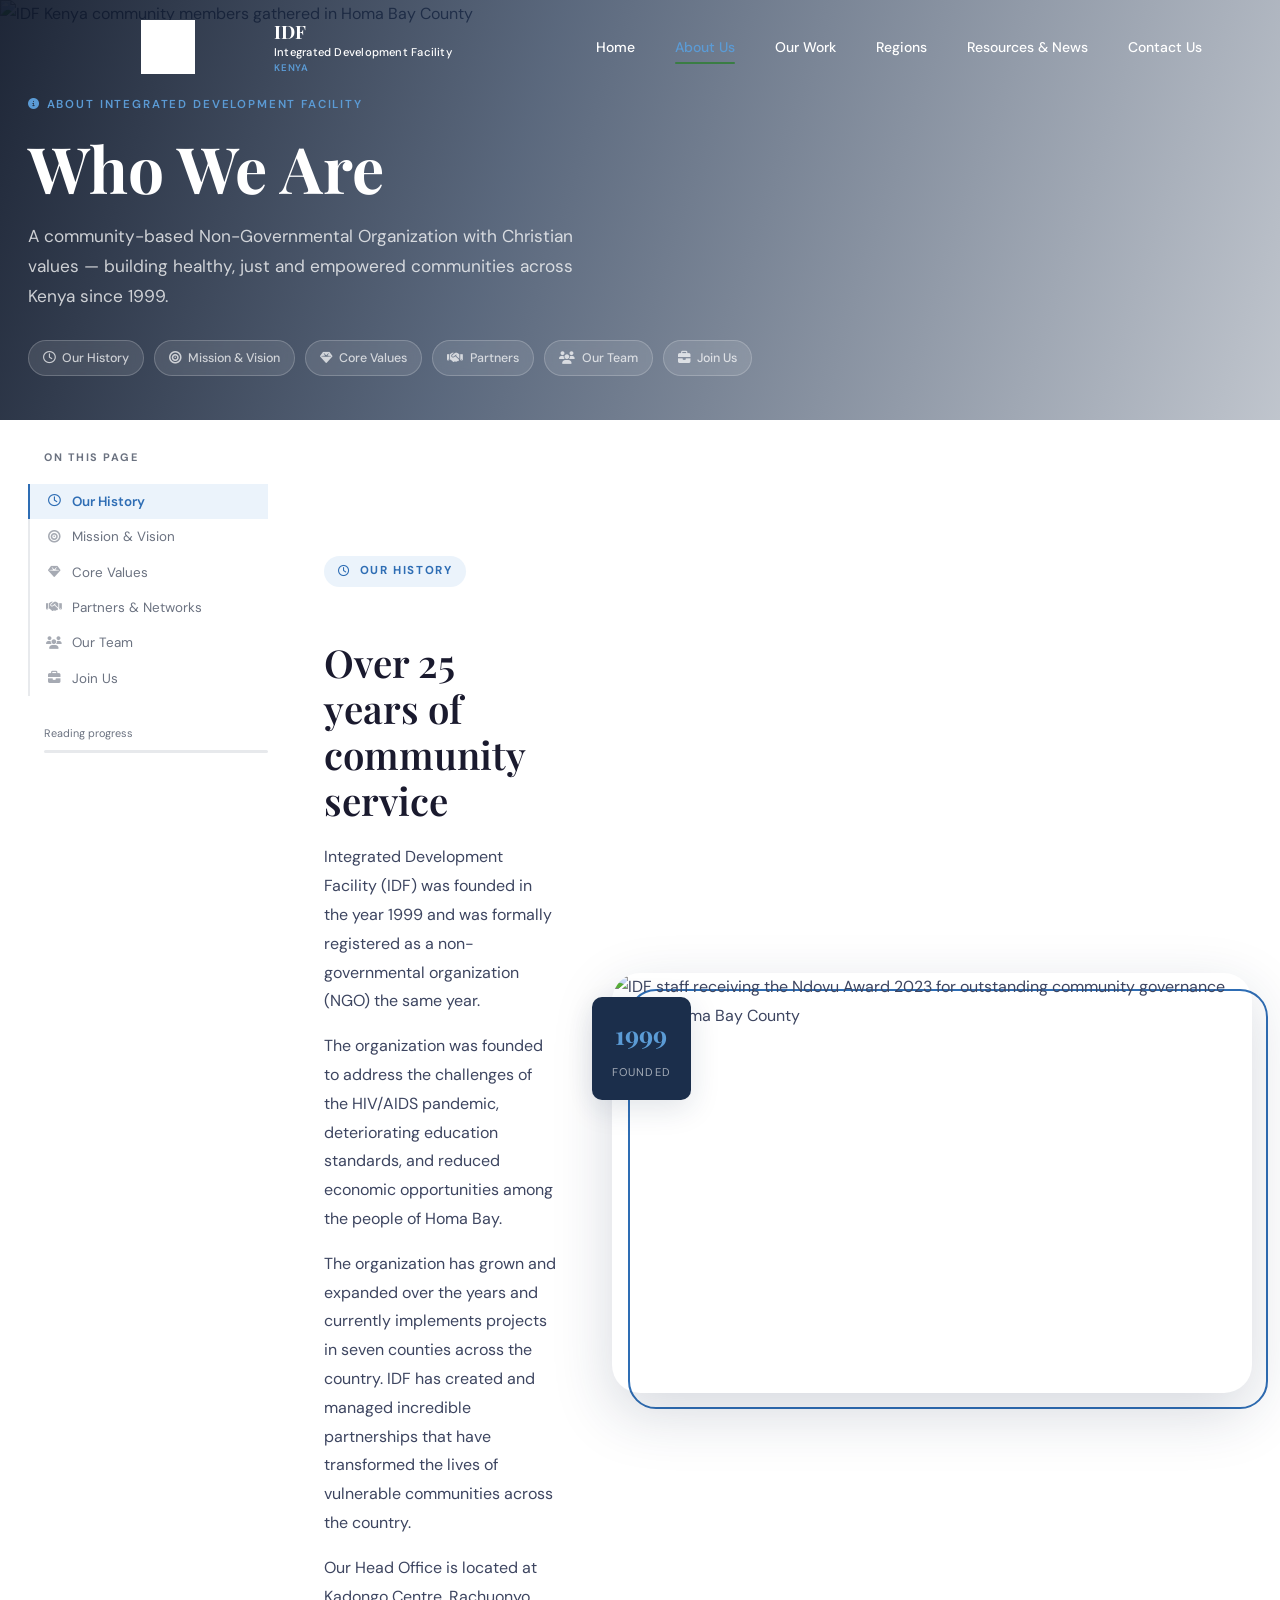
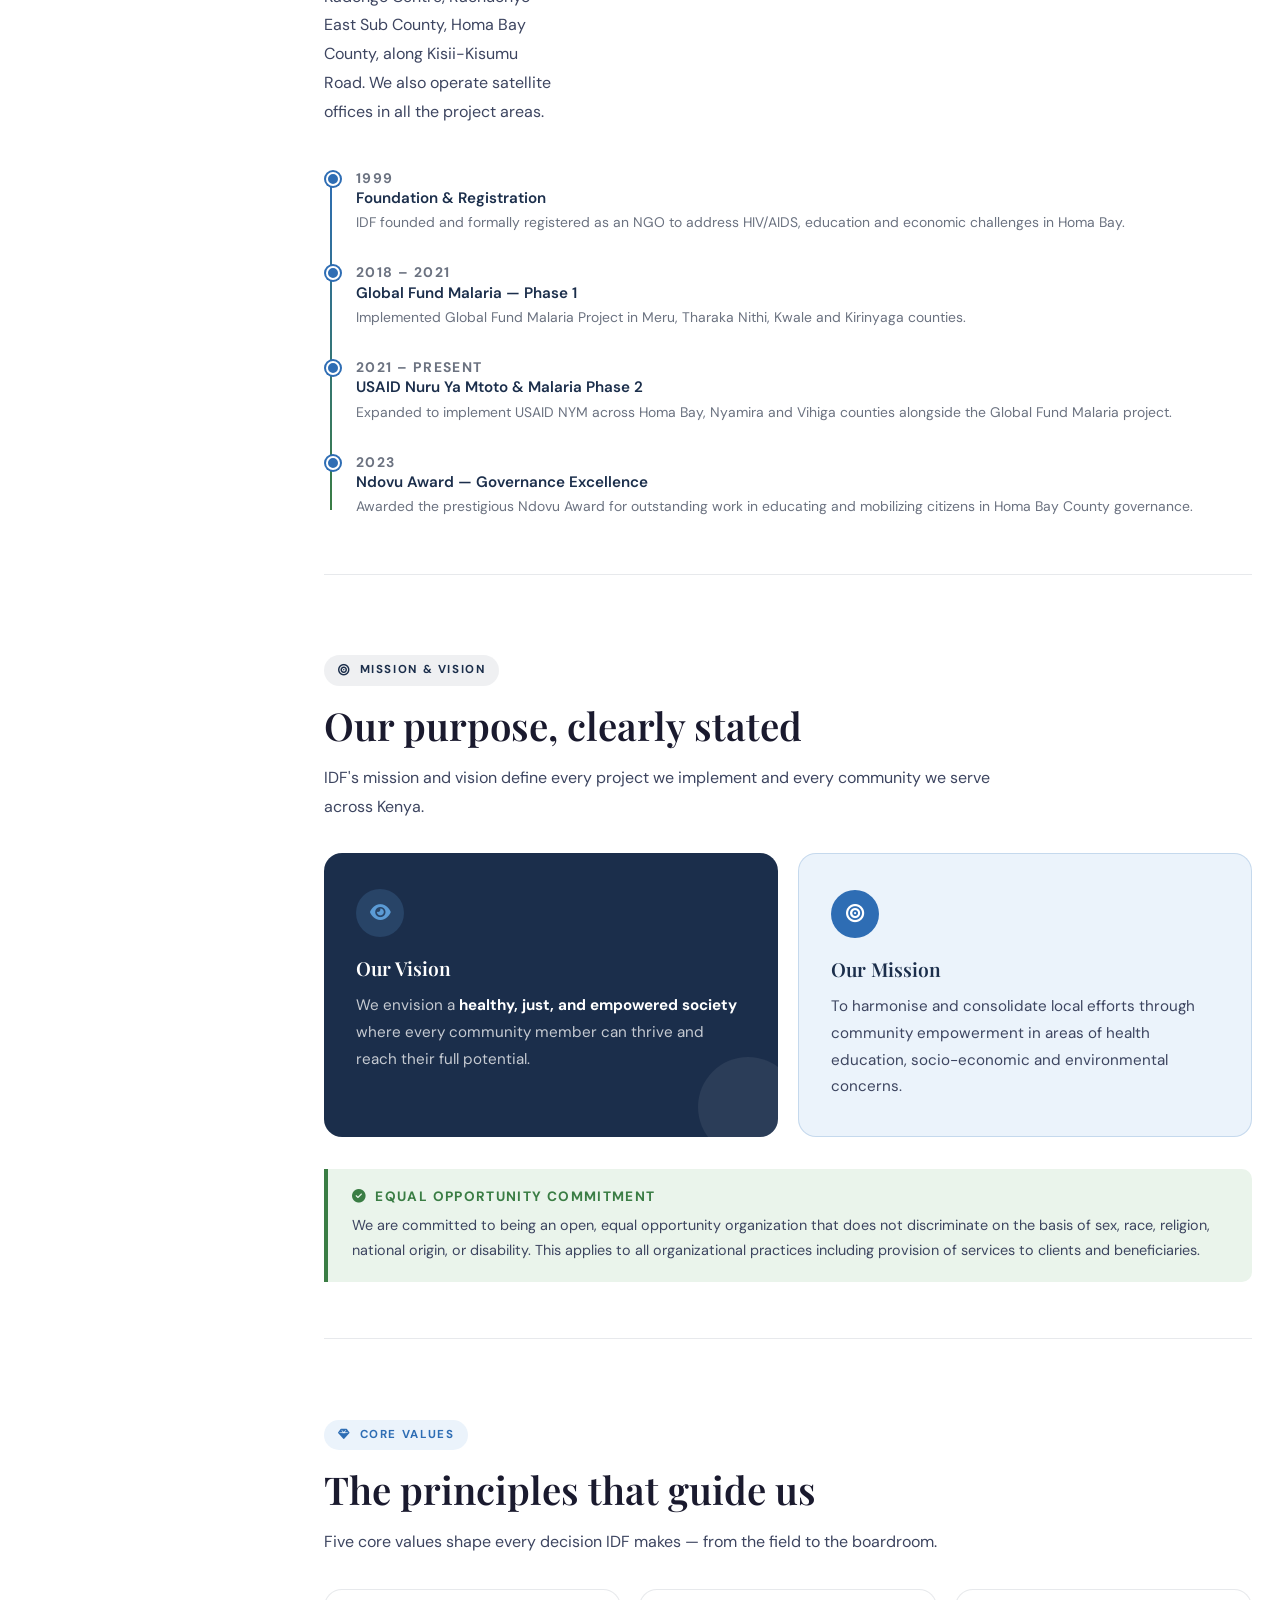
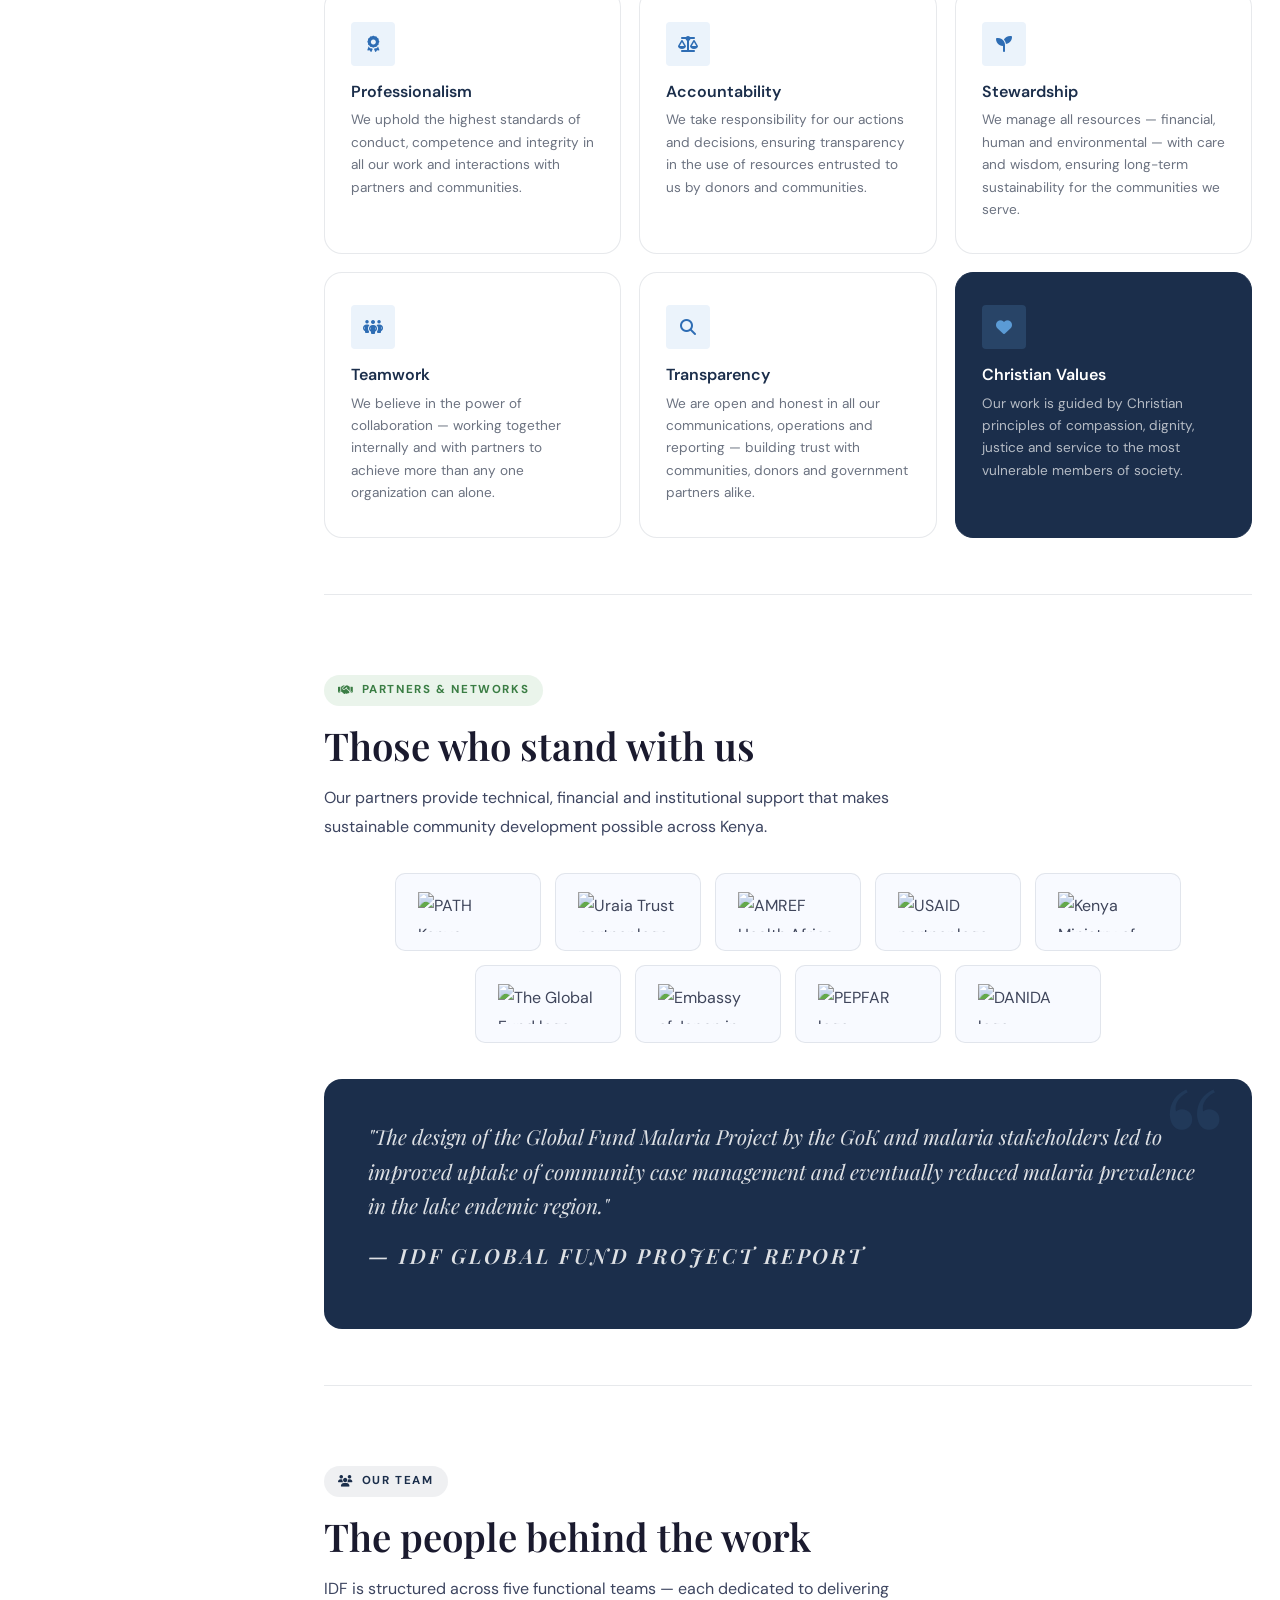
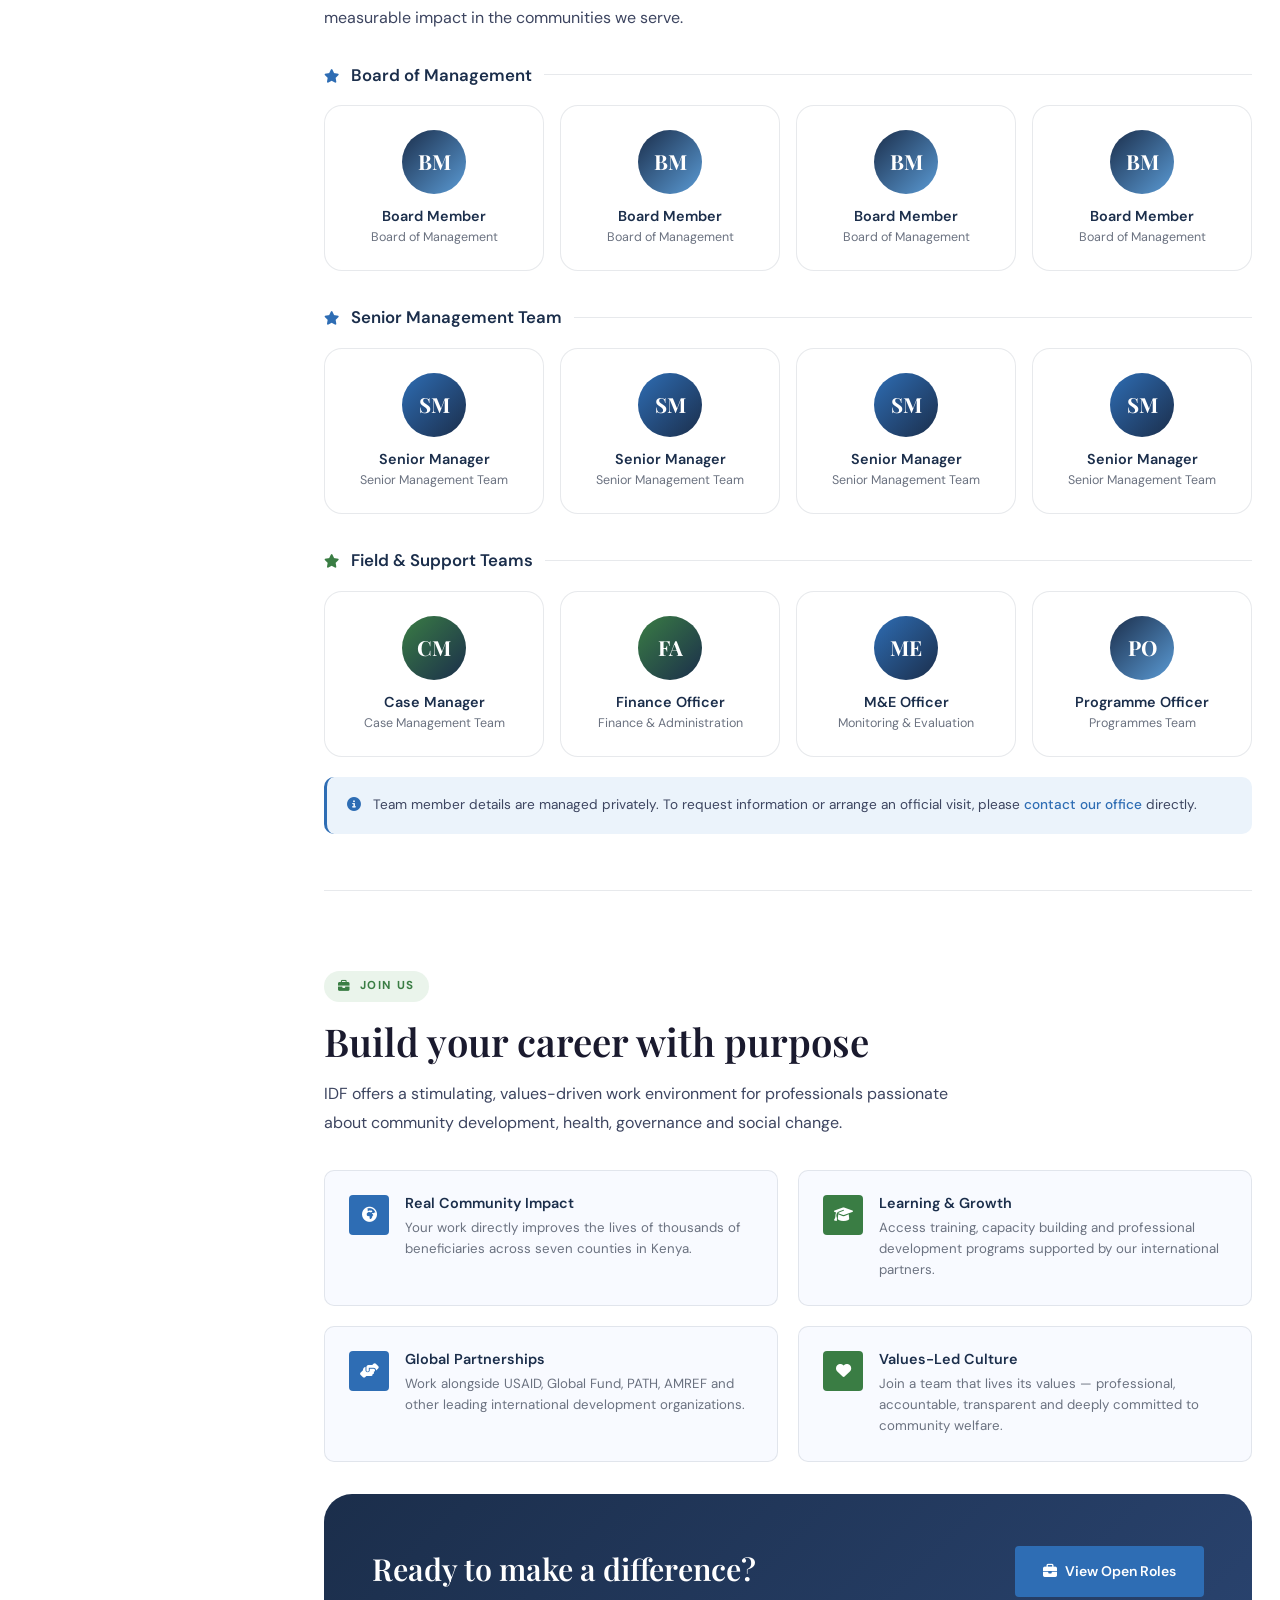
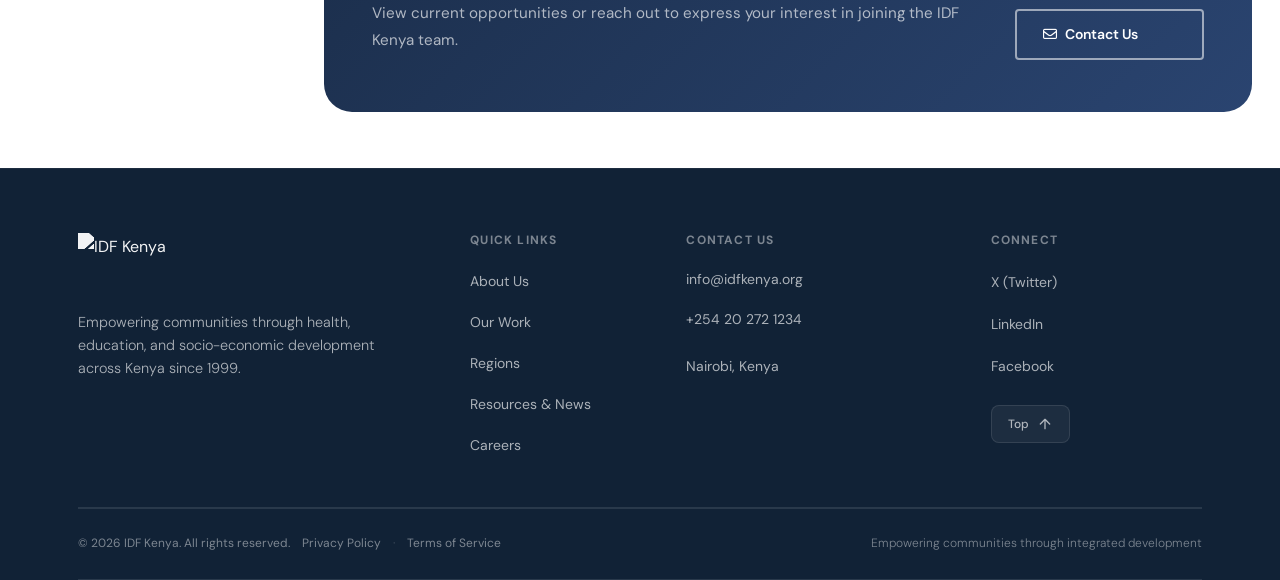
==== commit 59d4347f: "local changes before sync" ====
--- a/about.html
+++ b/about.html
@@ -11,38 +11,23 @@
   <link rel="preconnect" href="https://fonts.gstatic.com" crossorigin>
   <link href="https://fonts.googleapis.com/css2?family=Playfair+Display:ital,wght@0,400;0,600;0,700;1,400&family=DM+Sans:wght@300;400;500;600&display=swap" rel="stylesheet">
 
-  <!-- Font Awesome 6.5.1 -->
   <link rel="stylesheet" href="https://cdnjs.cloudflare.com/ajax/libs/font-awesome/6.5.1/css/all.min.css"
         integrity="sha512-DTOQO9RWCH3ppGqcWaEA1BIZOC6xxalwEsw9c2QQeAIftl+Vegovlnee1c9QX4TctnWMn13TZye+giMm8e2LwA=="
         crossorigin="anonymous" referrerpolicy="no-referrer">
 
-  <!--
-    Stylesheet load order:
-      1. styles.css     — global reset, typography, shared tokens
-      2. components.css — site navbar, footer
-      3. sections.css   — shared section patterns (hero, stats, cards, etc.)
-      4. about.css      — scoped styles for this page only (non-responsive)
-      5. responsive.css — ALL media queries (site-wide + about-page breakpoints)
-  -->
   <link rel="stylesheet" href="css/styles.css">
   <link rel="stylesheet" href="css/components.css">
   <link rel="stylesheet" href="css/sections.css">
+  <link rel="stylesheet" href="css/sidenav.css">
   <link rel="stylesheet" href="css/about.css">
   <link rel="stylesheet" href="css/responsive.css">
 </head>
 
 <body>
 
-  <!-- Navbar injected by components.js — do NOT remove -->
   <div id="navbar-placeholder"></div>
 
 
-  <!-- ============================================================
-       PAGE HERO
-       Image displayed at: 100vw × 420 px (CSS).
-       Source dimensions (HTML attrs): 1920 × 960 px.
-       object-fit: cover; object-position: center 35% (in about.css).
-  ============================================================ -->
   <header class="about-hero" role="banner">
     <img
       class="about-hero-bg"
@@ -59,7 +44,6 @@
       </span>
       <h1>Who We Are</h1>
       <p>A community-based Non-Governmental Organization with Christian values — building healthy, just and empowered communities across Kenya since 1999.</p>
-      <!-- Hero nav pills — desktop only; hidden on mobile via responsive.css -->
       <nav class="about-hero-nav-pills" aria-label="Jump to section">
         <a href="#history"  class="hero-pill"><i class="fa-regular fa-clock"></i>Our History</a>
         <a href="#mission"  class="hero-pill"><i class="fa-solid fa-bullseye"></i>Mission &amp; Vision</a>
@@ -72,101 +56,83 @@
   </header>
 
 
-  <!-- ============================================================
-       MOBILE / TABLET ABOUT NAV
-       Hidden on desktop (>= 1100 px) — shown as a sticky horizontal
-       scrollable tab bar on viewports < 1100 px, positioned directly
-       below the main top navbar. Overflow-x: auto with hidden
-       scrollbars keeps the layout clean.
-       The same scroll-spy JS in main.js that drives the desktop
-       sidenav also handles data-spy-target on these links.
-  ============================================================ -->
-  <nav class="mobile-about-nav" aria-label="About page sections">
-    <div class="mobile-about-nav-inner">
-      <a href="#history"  class="mob-nav-link active" data-spy-target="history">
+  <nav class="mobile-tab-nav" aria-label="About page sections">
+    <div class="mobile-tab-nav__inner">
+      <a href="#history"  class="mobile-tab-nav__link mobile-tab-nav__link--active" data-spy-target="history">
         <i class="fa-regular fa-clock"></i>Our History
       </a>
-      <a href="#mission"  class="mob-nav-link" data-spy-target="mission">
+      <a href="#mission"  class="mobile-tab-nav__link" data-spy-target="mission">
         <i class="fa-solid fa-bullseye"></i>Mission &amp; Vision
       </a>
-      <a href="#values"   class="mob-nav-link" data-spy-target="values">
+      <a href="#values"   class="mobile-tab-nav__link" data-spy-target="values">
         <i class="fa-solid fa-gem"></i>Core Values
       </a>
-      <a href="#partners" class="mob-nav-link" data-spy-target="partners">
+      <a href="#partners" class="mobile-tab-nav__link" data-spy-target="partners">
         <i class="fa-solid fa-handshake"></i>Partners &amp; Networks
       </a>
-      <a href="#team"     class="mob-nav-link" data-spy-target="team">
+      <a href="#team"     class="mobile-tab-nav__link" data-spy-target="team">
         <i class="fa-solid fa-users"></i>Our Team
       </a>
-      <a href="#careers"  class="mob-nav-link" data-spy-target="careers">
+      <a href="#careers"  class="mobile-tab-nav__link" data-spy-target="careers">
         <i class="fa-solid fa-briefcase"></i>Join Us
       </a>
     </div>
   </nav>
 
 
-  <!-- ============================================================
-       TWO-COLUMN LAYOUT: SIDENAV + MAIN CONTENT
-  ============================================================ -->
   <div class="about-layout">
 
-    <!-- STICKY SIDENAV (visible >= 1100 px) -->
-    <aside class="about-sidenav" aria-label="Page section navigation">
-      <p class="sidenav-label">On this page</p>
-      <ul class="sidenav-list" role="list">
-        <li>
-          <a href="#history" class="active" data-spy-target="history">
-            <i class="fa-regular fa-clock"></i>Our History
-          </a>
-        </li>
-        <li>
-          <a href="#mission" data-spy-target="mission">
-            <i class="fa-solid fa-bullseye"></i>Mission &amp; Vision
-          </a>
-        </li>
-        <li>
-          <a href="#values" data-spy-target="values">
-            <i class="fa-solid fa-gem"></i>Core Values
-          </a>
-        </li>
-        <li>
-          <a href="#partners" data-spy-target="partners">
-            <i class="fa-solid fa-handshake"></i>Partners &amp; Networks
-          </a>
-        </li>
-        <li>
-          <a href="#team" data-spy-target="team">
-            <i class="fa-solid fa-users"></i>Our Team
-          </a>
-        </li>
-        <li>
-          <a href="#careers" data-spy-target="careers">
-            <i class="fa-solid fa-briefcase"></i>Join Us
+    <aside class="sidenav" aria-label="Page section navigation">
+      <p class="sidenav__heading">On this page</p>
+      <ul class="sidenav__list" role="list">
+        <li class="sidenav__item">
+          <a href="#history" class="sidenav__link sidenav__link--active" data-spy-target="history">
+            <i class="fa-regular fa-clock sidenav__icon"></i>Our History
+          </a>
+        </li>
+        <li class="sidenav__item">
+          <a href="#mission" class="sidenav__link" data-spy-target="mission">
+            <i class="fa-solid fa-bullseye sidenav__icon"></i>Mission &amp; Vision
+          </a>
+        </li>
+        <li class="sidenav__item">
+          <a href="#values" class="sidenav__link" data-spy-target="values">
+            <i class="fa-solid fa-gem sidenav__icon"></i>Core Values
+          </a>
+        </li>
+        <li class="sidenav__item">
+          <a href="#partners" class="sidenav__link" data-spy-target="partners">
+            <i class="fa-solid fa-handshake sidenav__icon"></i>Partners &amp; Networks
+          </a>
+        </li>
+        <li class="sidenav__item">
+          <a href="#team" class="sidenav__link" data-spy-target="team">
+            <i class="fa-solid fa-users sidenav__icon"></i>Our Team
+          </a>
+        </li>
+        <li class="sidenav__item">
+          <a href="#careers" class="sidenav__link" data-spy-target="careers">
+            <i class="fa-solid fa-briefcase sidenav__icon"></i>Join Us
           </a>
         </li>
       </ul>
 
-      <!-- Reading progress bar — updated by initAboutProgressBar() in main.js -->
-      <div class="sidenav-progress" aria-label="Page reading progress">
-        <p class="sidenav-progress-label">Reading progress</p>
-        <div class="sidenav-progress-bar"
+      <div class="sidenav__progress" aria-label="Page reading progress">
+        <p class="sidenav__progress-label">Reading progress</p>
+        <div class="sidenav__progress-bar"
              role="progressbar"
              aria-valuenow="0"
              aria-valuemin="0"
              aria-valuemax="100">
-          <div class="sidenav-progress-fill" id="progressFill"></div>
+          <div class="sidenav__progress-fill" id="progressFill"></div>
         </div>
       </div>
     </aside>
 
 
-    <!-- MAIN CONTENT -->
     <main class="about-main" id="mainContent">
 
 
-      <!-- ================================================
-           SECTION 1 — OUR HISTORY
-      ================================================ -->
       <section id="history" class="about-section" aria-labelledby="history-heading">
 
         <span class="section-label section-label-blue reveal">
@@ -188,12 +154,6 @@
               <strong>1999</strong>
               <span>Founded</span>
             </div>
-            <!--
-              History image:
-                Optimal source: 1280 x 840 px (2x retina for a ~640 x 420 px display slot)
-                Displayed at: ~50% column width (max ~600 px) x 420 px fixed height.
-                width/height attributes reflect the display intrinsic ratio (3:2).
-            -->
             <img
               class="history-img"
               src="assets/images/usaid_award.jpg"
@@ -235,9 +195,6 @@
       </section>
 
 
-      <!-- ================================================
-           SECTION 2 — MISSION & VISION
-      ================================================ -->
       <section id="mission" class="about-section" aria-labelledby="mission-heading">
 
         <span class="section-label section-label-navy reveal">
@@ -271,9 +228,6 @@
       </section>
 
 
-      <!-- ================================================
-           SECTION 3 — CORE VALUES
-      ================================================ -->
       <section id="values" class="about-section" aria-labelledby="values-heading">
 
         <span class="section-label section-label-blue reveal">
@@ -321,9 +275,6 @@
       </section>
 
 
-      <!-- ================================================
-           SECTION 4 — PARTNERS & NETWORKS
-      ================================================ -->
       <section id="partners" class="about-section" aria-labelledby="partners-heading">
 
         <span class="section-label section-label-green reveal">
@@ -373,9 +324,6 @@
       </section>
 
 
-      <!-- ================================================
-           SECTION 5 — OUR TEAM
-      ================================================ -->
       <section id="team" class="about-section" aria-labelledby="team-heading">
 
         <span class="section-label section-label-navy reveal">
@@ -447,9 +395,6 @@
       </section>
 
 
-      <!-- ================================================
-           SECTION 6 — JOIN US (CAREERS)
-      ================================================ -->
       <section id="careers" class="about-section" aria-labelledby="careers-heading">
 
         <span class="section-label section-label-green reveal">
@@ -513,7 +458,6 @@
   </div>
 
 
-  <!-- Footer injected by components.js — do NOT remove -->
   <div id="footer-placeholder"></div>
 
   <script src="js/components.js"></script>
--- a/css/styles.css
+++ b/css/styles.css
@@ -1,159 +1,639 @@
-/* ==============================================
-   IDF Kenya — styles.css
-   Base styles, CSS variables, reset, typography
-   Colors from IDF logo:
-     Navy:  #1B2E4B  |  Blue:  #2E6DB4
-     Green: #3A7D44  |  Light: #5B9BD5
-   ============================================== */
-
-@import url('https://fonts.googleapis.com/css2?family=Playfair+Display:ital,wght@0,400;0,600;0,700;1,400&family=DM+Sans:wght@300;400;500;600&display=swap');
-
-/* ---- CSS VARIABLES ---- */
+/* =====================================================
+   components.css — IDF Kenya v4.0 (Premium Redesign)
+   Unified component styles for navbar + footer
+   ===================================================== */
+
+@import url('https://fonts.googleapis.com/css2?family=Playfair+Display:ital,wght@0,400;0,600;0,700;1,400&family=DM+Sans:opsz,wght@9..40,300;9..40,400;9..40,500;9..40,600;9..40,700&display=swap');
+
+/* =====================================================
+   DESIGN TOKENS
+   ===================================================== */
 :root {
-  --navy:         #1B2E4B;
-  --navy-dark:    #0f1e33;
-  --blue:         #2E6DB4;
-  --blue-light:   #5B9BD5;
-  --blue-pale:    #EBF3FB;
-  --green:        #3A7D44;
-  --green-light:  #52a85f;
-  --green-pale:   #EAF4EB;
-  --cream:        #F8FAFF;
-  --white:        #FFFFFF;
-  --text-dark:    #1a1a2e;
-  --text-mid:     #3d4560;
-  --text-muted:   #6b7280;
-  --border:       rgba(0,0,0,0.08);
-  --shadow-sm:    0 2px 8px rgba(27,46,75,0.07);
-  --shadow-md:    0 8px 28px rgba(27,46,75,0.12);
-  --shadow-lg:    0 20px 56px rgba(27,46,75,0.18);
-  --radius-sm:    4px;
-  --radius-md:    10px;
-  --radius-lg:    18px;
-  --radius-xl:    28px;
-  --transition:   0.28s ease;
-  --max-width:    1180px;
-}
-
-/* ---- RESET ---- */
-*, *::before, *::after { box-sizing: border-box; margin: 0; padding: 0; }
-html { scroll-behavior: smooth; font-size: 16px; }
+  /* Brand Colors */
+  --idf-navy:         #1B2E4B;
+  --idf-navy-dark:    #0A1424; /* Deepened for premium footer grounding */
+  --idf-blue:         #2E6DB4;
+  --idf-blue-light:   #5B9BD5;
+  --idf-green:        #3A7D44;
+  --idf-green-light:  #52a85f;
+  --idf-white:        #FFFFFF;
+  
+  /* Refined Typography */
+  --font-serif:       'Playfair Display', Georgia, serif;
+  --font-sans:        'DM Sans', system-ui, sans-serif;
+  
+  /* Header */
+  --header-height:    5.5rem;
+  --header-scrolled:  4rem;
+  --header-z:         1000;
+  
+  --logo-width-desktop: 170px;
+  --logo-height-desktop: 50px;
+  --logo-width-tablet:  130px;
+  --logo-height-tablet: 40px;
+  
+  /* Container */
+  --container-max:    1280px;
+  --container-pad:    clamp(1.5rem, 5vw, 3rem); /* Increased breathing room */
+  
+  /* Easing & Animations (Apple-like smooth curves) */
+  --ease-out-expo:    cubic-bezier(0.16, 1, 0.3, 1);
+  --ease-in-out-circ: cubic-bezier(0.85, 0, 0.15, 1);
+  --transition-fast:  0.25s var(--ease-out-expo);
+  --transition-mid:   0.4s var(--ease-out-expo);
+  --transition-slow:  0.6s var(--ease-out-expo);
+  
+  /* Footer */
+  --footer-bg:        var(--idf-navy-dark);
+  --footer-text-mid:  rgba(255, 255, 255, 0.65);
+  --footer-text-light: rgba(255, 255, 255, 0.45);
+  --footer-border:    rgba(255, 255, 255, 0.08);
+  --footer-hover:     var(--idf-white);
+}
+
+/* =====================================================
+   RESET & BASE
+   ===================================================== */
+*,
+*::before,
+*::after {
+  box-sizing: border-box;
+}
+
 body {
-  font-family: 'DM Sans', sans-serif;
+  margin: 0;
+  padding: 0;
+  -webkit-font-smoothing: antialiased;
+  -moz-osx-font-smoothing: grayscale;
+}
+
+/* =====================================================
+   HEADER / NAVBAR — PREMIUM GLASS
+   ===================================================== */
+
+.site-header {
+  position: fixed;
+  top: 0;
+  left: 0;
+  width: 100%;
+  z-index: var(--header-z);
+  background-color: rgba(255, 255, 255, 0);
+  backdrop-filter: blur(0px);
+  -webkit-backdrop-filter: blur(0px);
+  transition: all var(--transition-slow);
+  padding: 1.25rem 0;
+  border-bottom: 1px solid transparent;
+}
+
+/* Scrolled State: Apple-style Frosted Glass */
+.site-header.is-scrolled {
+  background-color: rgba(255, 255, 255, 0.85) !important;
+  backdrop-filter: blur(24px) saturate(180%);
+  -webkit-backdrop-filter: blur(24px) saturate(180%);
+  padding: 0.75rem 0;
+  box-shadow: 0 10px 40px -10px rgba(0, 0, 0, 0.06);
+  border-bottom: 1px solid rgba(0, 0, 0, 0.04);
+}
+
+.nav-inner {
+  display: flex;
+  align-items: center;
+  justify-content: space-between;
+  max-width: var(--container-max);
+  margin-inline: auto;
+  padding-inline: var(--container-pad);
+}
+
+/* =====================================================
+   LOGO WITH TEXT
+   ===================================================== */
+
+.logo {
+  display: inline-flex;
+  align-items: center;
+  gap: 0.875rem;
+  text-decoration: none;
+  flex-shrink: 0;
+  transition: opacity var(--transition-fast), transform var(--transition-fast);
+}
+
+.logo:hover {
+  opacity: 0.9;
+}
+
+.logo:focus-visible {
+  outline: 2px solid var(--idf-blue-light);
+  outline-offset: 6px;
+  border-radius: 4px;
+}
+
+.logo__picture {
+  display: flex;
+  align-items: center;
+}
+
+.logo__img {
+  width: var(--logo-width-desktop);
+  height: var(--logo-height-desktop);
+  display: block;
+  object-fit: contain;
+  transition: all var(--transition-slow);
+  filter: brightness(0) invert(1);
+}
+
+/* Scrolled state scaling */
+.site-header.is-scrolled .logo__img {
+  width: calc(var(--logo-width-desktop) * 0.85);
+  height: calc(var(--logo-height-desktop) * 0.85);
+  filter: none;
+}
+
+.logo__text {
+  display: flex;
+  flex-direction: column;
+  line-height: 1.15;
+}
+
+.logo__primary {
+  font-family: var(--font-serif);
+  font-size: 1.2rem;
+  font-weight: 700;
+  color: var(--idf-white) !important;
+  letter-spacing: -0.01em;
+  transition: all var(--transition-slow);
+}
+
+.logo__full {
+  font-family: var(--font-sans);
+  font-size: 0.7rem;
+  font-weight: 500;
+  color: rgba(255, 255, 255, 0.9) !important;
+  letter-spacing: 0.03em;
+  white-space: nowrap;
+  transition: all var(--transition-slow);
+  margin-top: 0.15rem;
+}
+
+.logo__tagline {
+  font-family: var(--font-sans);
+  font-size: 0.6rem;
+  font-weight: 700;
+  color: var(--idf-green-light);
+  letter-spacing: 0.12em;
+  text-transform: uppercase;
+  transition: all var(--transition-slow);
+  margin-top: 0.1rem;
+}
+
+/* Scrolled state text colors */
+.site-header.is-scrolled .logo__primary { color: var(--idf-navy) !important; font-size: 1.05rem; }
+.site-header.is-scrolled .logo__full { color: var(--idf-navy) !important; font-size: 0.65rem; }
+.site-header.is-scrolled .logo__tagline { color: var(--idf-green); }
+
+/* =====================================================
+   DESKTOP NAVIGATION
+   ===================================================== */
+
+.desktop-nav__list {
+  display: flex;
+  align-items: center;
+  gap: 2.5rem; /* Increased spacing for premium feel */
+  list-style: none;
+  margin: 0;
+  padding: 0;
+}
+
+.nav-link {
+  position: relative;
+  font-family: var(--font-sans);
+  font-size: 0.875rem;
+  font-weight: 500;
+  color: var(--idf-white) !important;
+  text-decoration: none;
+  padding: 0.5rem 0;
+  transition: color var(--transition-fast);
+  cursor: pointer;
+}
+
+.site-header.is-scrolled .nav-link {
+  color: var(--idf-navy) !important;
+}
+
+/* Sweeping Underline Animation */
+.nav-link::after {
+  content: '';
+  position: absolute;
+  bottom: 0;
+  left: 0;
+  width: 100%;
+  height: 1px; /* Thinner, more elegant */
+  background: var(--idf-green-light);
+  transform: scaleX(0);
+  transform-origin: right center;
+  transition: transform 0.4s var(--ease-out-expo);
+}
+
+.site-header.is-scrolled .nav-link::after {
+  background: var(--idf-green);
+}
+
+.nav-link:hover::after,
+.nav-link.is-active::after {
+  transform: scaleX(1);
+  transform-origin: left center;
+}
+
+.nav-link:hover,
+.nav-link.is-active {
+  color: var(--idf-white) !important;
+}
+
+.site-header.is-scrolled .nav-link:hover,
+.site-header.is-scrolled .nav-link.is-active {
+  color: var(--idf-green) !important;
+}
+
+/* =====================================================
+   HAMBURGER BUTTON
+   ===================================================== */
+
+.hamburger-btn {
+  display: none;
+  align-items: center;
+  justify-content: center;
+  width: 44px;
+  height: 44px;
+  background: transparent;
+  border: 1px solid rgba(255, 255, 255, 0.2);
+  border-radius: 50%; /* Circle for premium feel */
+  cursor: pointer;
+  color: var(--idf-white);
+  flex-shrink: 0;
+  transition: all var(--transition-fast);
+}
+
+.hamburger-btn:hover {
+  background: rgba(255, 255, 255, 0.1);
+  border-color: rgba(255, 255, 255, 0.4);
+}
+
+.site-header.is-scrolled .hamburger-btn {
+  color: var(--idf-navy);
+  border-color: rgba(0, 0, 0, 0.1);
+}
+
+.site-header.is-scrolled .hamburger-btn:hover {
+  background: rgba(0, 0, 0, 0.04);
+  border-color: rgba(0, 0, 0, 0.2);
+}
+
+.hamburger-btn[aria-expanded="true"] {
+  background: var(--idf-green);
+  border-color: var(--idf-green);
+  color: var(--idf-white) !important;
+}
+
+.hamburger-line {
+  transition: transform 0.4s var(--ease-out-expo), opacity 0.3s ease;
+  transform-origin: center;
+}
+
+.hamburger-btn[aria-expanded="true"] .hamburger-line--top {
+  transform: translateY(5px) rotate(45deg);
+}
+
+.hamburger-btn[aria-expanded="true"] .hamburger-line--mid {
+  opacity: 0;
+  transform: scaleX(0);
+}
+
+.hamburger-btn[aria-expanded="true"] .hamburger-line--bottom {
+  transform: translateY(-5px) rotate(-45deg);
+}
+
+/* =====================================================
+   MOBILE DRAWER
+   ===================================================== */
+
+.mobile-drawer {
+  position: absolute;
+  top: 100%;
+  left: 0;
+  right: 0;
+  background: rgba(255, 255, 255, 0.98) !important;
+  backdrop-filter: blur(24px);
+  -webkit-backdrop-filter: blur(24px);
+  border-top: 1px solid rgba(0, 0, 0, 0.04);
+  box-shadow: 0 20px 40px -10px rgba(0, 0, 0, 0.1);
+  max-height: 0;
+  overflow: hidden;
+  visibility: hidden;
+  opacity: 0;
+  transition: max-height 0.5s var(--ease-out-expo), opacity 0.4s ease, visibility 0.5s;
+  z-index: calc(var(--header-z) - 1);
+}
+
+.mobile-drawer.is-open {
+  max-height: 85vh;
+  opacity: 1;
+  visibility: visible;
+  overflow-y: auto;
+}
+
+.mobile-nav-container {
+  padding: 1.5rem var(--container-pad);
+  display: flex;
+  flex-direction: column;
+}
+
+.mobile-nav-link {
+  display: flex;
+  align-items: center;
+  justify-content: space-between;
+  padding: 1.25rem 0;
+  font-family: var(--font-sans);
+  font-size: 1.125rem;
+  font-weight: 500;
+  color: var(--idf-navy) !important;
+  text-decoration: none;
+  border-bottom: 1px solid rgba(0, 0, 0, 0.04);
+  transition: transform var(--transition-fast), color var(--transition-fast);
+}
+
+.mobile-nav-link:last-child {
+  border-bottom: none;
+}
+
+.mobile-nav-link:hover {
+  color: var(--idf-green) !important;
+  transform: translateX(8px);
+}
+
+.mobile-nav-link.is-active {
+  color: var(--idf-green) !important;
+  font-weight: 600;
+}
+
+.mobile-nav-dot {
+  display: inline-block;
+  width: 6px;
+  height: 6px;
+  border-radius: 50%;
+  background: transparent;
+  transition: background var(--transition-fast);
+}
+
+.mobile-nav-link.is-active .mobile-nav-dot {
+  background: var(--idf-green);
+}
+
+/* =====================================================
+   FOOTER
+   ===================================================== */
+
+.site-footer {
+  background: var(--footer-bg);
+  font-family: var(--font-sans);
+  position: relative;
+  margin-top: auto;
+  color: var(--idf-white);
+  border-top: 1px solid rgba(255,255,255,0.05);
+}
+
+.footer-grid {
+  display: grid;
+  grid-template-columns: 2.5fr 1fr 1.5fr 1fr;
+  gap: 4rem 3rem;
+  padding: 5rem 0 4rem;
+}
+
+/* Brand Column */
+.footer-brand {
+  display: flex;
+  flex-direction: column;
+  gap: 1.5rem;
+  max-width: 320px;
+}
+
+.footer-logo-link {
+  display: inline-flex;
+  text-decoration: none;
+}
+
+.footer-logo__img {
+  width: 170px;
+  height: auto;
+  opacity: 0.95;
+  transition: opacity var(--transition-fast);
+}
+
+.footer-logo-link:hover .footer-logo__img {
+  opacity: 1;
+}
+
+.footer-tagline {
+  font-size: 0.9375rem;
+  line-height: 1.7;
+  color: var(--footer-text-mid);
+  margin: 0;
+  font-weight: 300;
+}
+
+/* Headings */
+.footer-heading {
+  font-family: var(--font-sans);
+  font-size: 0.75rem;
+  font-weight: 600;
+  letter-spacing: 0.15em;
+  text-transform: uppercase;
+  color: var(--idf-white);
+  margin: 0 0 1.5rem 0;
+}
+
+/* Lists & Links */
+.footer-nav-list {
+  list-style: none;
+  margin: 0;
+  padding: 0;
+  display: flex;
+  flex-direction: column;
+  gap: 1rem;
+}
+
+.footer-link,
+.social-link {
+  font-family: var(--font-sans);
+  font-size: 0.9375rem;
+  color: var(--footer-text-mid);
+  text-decoration: none;
+  transition: all var(--transition-fast);
+  display: inline-flex;
+  align-items: center;
   font-weight: 400;
-  color: var(--text-dark);
-  background: var(--white);
-  line-height: 1.75;
-  -webkit-font-smoothing: antialiased;
-}
-img { display: block; max-width: 100%; height: auto; }
-a { color: inherit; text-decoration: none; transition: color var(--transition); }
-ul { list-style: none; }
-button { font-family: inherit; cursor: pointer; border: none; }
-input, textarea { font-family: inherit; }
-
-/* ---- TYPOGRAPHY ---- */
-h1, h2, h3, h4 {
-  font-family: 'Playfair Display', serif;
-  line-height: 1.2;
-  color: var(--text-dark);
-}
-h1 { font-size: clamp(2.4rem, 5vw, 3.8rem); font-weight: 700; }
-h2 { font-size: clamp(1.8rem, 3vw, 2.8rem); font-weight: 600; }
-h3 { font-size: clamp(1.2rem, 2vw, 1.55rem); font-weight: 600; }
-h4 { font-size: 1rem; font-weight: 600; font-family: 'DM Sans', sans-serif; text-transform: uppercase; letter-spacing: 0.1em; }
-em { font-style: italic; }
-p { color: var(--text-mid); margin-bottom: 1rem; line-height: 1.8; }
-p:last-child { margin-bottom: 0; }
-
-/* ---- UTILITIES ---- */
-.container {
-  max-width: var(--max-width);
-  margin: 0 auto;
-  padding: 0 28px;
-}
-
-.label-tag {
-  display: inline-block;
-  font-size: 0.72rem;
-  font-weight: 600;
-  text-transform: uppercase;
-  letter-spacing: 0.14em;
-  color: var(--blue);
-  background: var(--blue-pale);
-  padding: 4px 14px;
-  border-radius: 20px;
-  margin-bottom: 14px;
-}
-
-.label-tag--green {
-  color: var(--green);
-  background: var(--green-pale);
-}
-
-.label-tag--white {
-  color: rgba(255,255,255,0.9);
-  background: rgba(255,255,255,0.15);
-}
-
-.section-header {
-  text-align: center;
-  margin-bottom: 3.5rem;
-}
-.section-header h2 { margin-top: 8px; }
-.section-header p { max-width: 580px; margin: 12px auto 0; font-size: 1.05rem; }
-
-/* ---- BUTTONS ---- */
-.btn {
+}
+
+.footer-link:hover,
+.social-link:hover {
+  color: var(--footer-hover);
+  transform: translateX(4px);
+}
+
+/* Contact Specifics */
+.footer-address {
+  font-style: normal;
+  display: flex;
+  flex-direction: column;
+  gap: 1rem;
+}
+
+.footer-address-text {
+  font-size: 0.9375rem;
+  color: var(--footer-text-light);
+  margin-top: 0.5rem;
+}
+
+.social-links {
+  display: flex;
+  flex-direction: column;
+  gap: 1rem;
+  margin-bottom: 2.5rem;
+}
+
+/* Elegant Back to Top */
+.back-to-top {
   display: inline-flex;
   align-items: center;
-  gap: 8px;
-  padding: 13px 30px;
-  border-radius: var(--radius-sm);
-  font-family: 'DM Sans', sans-serif;
-  font-size: 0.9rem;
-  font-weight: 600;
-  letter-spacing: 0.02em;
+  gap: 0.75rem;
+  padding: 0.75rem 1.25rem;
+  background: rgba(255, 255, 255, 0.03);
+  border: 1px solid var(--footer-border);
+  border-radius: 40px; /* Pill shape */
+  color: var(--footer-text-mid);
+  font-family: var(--font-sans);
+  font-size: 0.8125rem;
+  font-weight: 500;
   cursor: pointer;
-  transition: all var(--transition);
-  border: 2px solid transparent;
-}
-.btn-primary {
-  background: var(--blue);
-  color: var(--white);
-  border-color: var(--blue);
-}
-.btn-primary:hover {
-  background: var(--navy);
-  border-color: var(--navy);
+  transition: all var(--transition-fast);
+  width: fit-content;
+}
+
+.back-to-top:hover {
+  background: rgba(255, 255, 255, 0.08);
+  border-color: rgba(255, 255, 255, 0.2);
+  color: var(--idf-white);
+  transform: translateY(-3px);
+  box-shadow: 0 10px 20px rgba(0,0,0,0.2);
+}
+
+.back-to-top__icon {
+  transition: transform var(--transition-fast);
+}
+
+.back-to-top:hover .back-to-top__icon {
   transform: translateY(-2px);
-  box-shadow: 0 8px 20px rgba(46,109,180,0.35);
-}
-.btn-green {
-  background: var(--green);
-  color: var(--white);
-  border-color: var(--green);
-}
-.btn-green:hover {
-  background: #2d6235;
-  transform: translateY(-2px);
-  box-shadow: 0 8px 20px rgba(58,125,68,0.35);
-}
-.btn-outline-white {
-  background: transparent;
-  color: var(--white);
-  border-color: rgba(255,255,255,0.6);
-}
-.btn-outline-white:hover {
-  background: rgba(255,255,255,0.12);
-  border-color: rgba(255,255,255,0.9);
-}
-.btn-outline-navy {
-  background: transparent;
-  color: var(--navy);
-  border-color: var(--navy);
-}
-.btn-outline-navy:hover {
-  background: var(--navy);
-  color: var(--white);
-}
+}
+
+/* Footer Bottom Bar */
+.footer-bottom {
+  display: flex;
+  align-items: center;
+  justify-content: space-between;
+  padding: 2rem 0;
+  border-top: 1px solid var(--footer-border);
+  font-size: 0.8125rem;
+  color: var(--footer-text-light);
+}
+
+.footer-bottom-left {
+  display: flex;
+  align-items: center;
+  gap: 1.5rem;
+  flex-wrap: wrap;
+}
+
+.footer-legal-links {
+  display: flex;
+  align-items: center;
+  gap: 1rem;
+}
+
+.footer-legal-link {
+  color: var(--footer-text-light);
+  text-decoration: none;
+  transition: color var(--transition-fast);
+}
+
+.footer-legal-link:hover {
+  color: var(--footer-hover);
+}
+
+.footer-separator {
+  color: rgba(255,255,255,0.2);
+}
+
+.footer-bottom-right {
+  margin: 0;
+  font-weight: 300;
+}
+
+/* =====================================================
+   RESPONSIVE BREAKPOINTS
+   ===================================================== */
+
+@media (max-width: 1024px) {
+  .desktop-nav__list { gap: 1.5rem; }
+  .nav-link { font-size: 0.8125rem; }
+  
+  .footer-grid {
+    grid-template-columns: repeat(2, 1fr);
+    gap: 3rem 2rem;
+  }
+  
+  .footer-brand { max-width: 100%; }
+}
+
+@media (max-width: 820px) {
+  .desktop-nav { display: none; }
+  .hamburger-btn { display: flex; }
+  
+  .logo__full { display: none; }
+  .logo__tagline { font-size: 0.55rem; letter-spacing: 0.1em; }
+  .logo__primary { font-size: 1.1rem; }
+  .site-header.is-scrolled .logo__primary { font-size: 1rem; }
+  
+  .footer-grid {
+    grid-template-columns: 1fr;
+    gap: 3rem;
+    padding: 4rem 0 3rem;
+  }
+  
+  .footer-brand, .footer-links, .footer-contact, .footer-social {
+    align-items: flex-start;
+  }
+  
+  .footer-bottom {
+    flex-direction: column;
+    align-items: flex-start;
+    gap: 1.5rem;
+  }
+}
+
+@media (max-width: 480px) {
+  .logo__tagline { display: none; }
+  .logo__img { width: 120px; }
+  .site-header.is-scrolled .logo__img { width: 110px; }
+  
+  .footer-grid { padding: 3rem 0 2rem; }
+  .footer-bottom-left { flex-direction: column; align-items: flex-start; gap: 0.75rem; }
+  .footer-legal-links { flex-wrap: wrap; }
+}
+
+/* =====================================================
+   UTILITY CLASSES
+   ===================================================== */
+.sr-only {
+  position: absolute; width: 1px; height: 1px; padding: 0; margin: -1px;
+  overflow: hidden; clip: rect(0, 0, 0, 0); white-space: nowrap; border-width: 0;
+}
+.container { width: 100%; max-width: var(--container-max); margin-inline: auto; padding-inline: var(--container-pad); }
+*:focus-visible { outline: 2px solid var(--idf-green); outline-offset: 4px; border-radius: 2px; }
--- a/css/sidenav.css
+++ b/css/sidenav.css
@@ -0,0 +1,229 @@
+/* =====================================================
+   sidenav.css — Unified Side Navigation & Mobile Tabs
+   BEM Architecture Component
+   ===================================================== */
+
+/* -----------------------------------------------------
+   DESKTOP STICKY SIDENAV
+----------------------------------------------------- */
+.sidenav {
+  position: sticky;
+  top: 96px;
+  width: var(--sidenav-width, 240px);
+  flex-shrink: 0;
+  align-self: flex-start;
+  padding: 28px 0;
+}
+
+.sidenav__heading {
+  font-size: 0.68rem;
+  font-weight: 700;
+  text-transform: uppercase;
+  letter-spacing: 0.14em;
+  color: var(--idf-text-muted);
+  margin-bottom: 16px;
+  padding-left: 16px;
+}
+
+.sidenav__list {
+  list-style: none;
+  padding: 0;
+  margin: 0;
+  border-left: 2px solid var(--idf-border);
+}
+
+.sidenav__link {
+  display: flex;
+  align-items: center;
+  gap: 10px;
+  padding: 9px 16px;
+  font-size: 0.84rem;
+  font-weight: 400;
+  color: var(--idf-text-muted);
+  border-left: 2px solid transparent;
+  margin-left: -2px; /* Overlaps the ul border smoothly */
+  transition: color 0.25s ease, border-color 0.25s ease, background 0.25s ease;
+  line-height: 1.3;
+  text-decoration: none;
+}
+
+.sidenav__icon {
+  font-size: 0.78rem;
+  width: 16px;
+  text-align: center;
+  flex-shrink: 0;
+  opacity: 0.6;
+  transition: opacity 0.25s ease;
+}
+
+.sidenav__link:hover {
+  color: var(--idf-blue);
+  border-left-color: var(--idf-blue-light);
+}
+
+.sidenav__link:hover .sidenav__icon {
+  opacity: 1;
+}
+
+.sidenav__link--active {
+  color: var(--idf-blue);
+  border-left-color: var(--idf-blue);
+  font-weight: 600;
+  background: var(--idf-blue-pale);
+}
+
+.sidenav__link--active .sidenav__icon {
+  opacity: 1;
+  color: var(--idf-blue);
+}
+
+/* -- Progress Bar Sub-Component -- */
+.sidenav__progress {
+  margin-top: 28px;
+  padding-left: 16px;
+}
+
+.sidenav__progress-label {
+  font-size: 0.68rem;
+  color: var(--idf-text-muted);
+  margin-bottom: 6px;
+}
+
+.sidenav__progress-bar {
+  height: 3px;
+  background: var(--idf-border);
+  border-radius: 3px;
+  overflow: hidden;
+}
+
+.sidenav__progress-fill {
+  height: 100%;
+  background: linear-gradient(90deg, var(--idf-blue), var(--idf-green));
+  border-radius: 3px;
+  transition: width 0.2s ease;
+  width: 0%;
+}
+
+/* -- Search Sub-Component (e.g., Resources page) -- */
+.sidenav__search {
+  margin-top: 24px;
+  padding: 0 4px;
+}
+
+.sidenav__search-label {
+  font-size: 0.68rem;
+  font-weight: 700;
+  text-transform: uppercase;
+  letter-spacing: 0.12em;
+  color: var(--idf-text-muted);
+  display: block;
+  margin-bottom: 8px;
+}
+
+.sidenav__search-wrap {
+  position: relative;
+}
+
+.sidenav__search-input {
+  width: 100%;
+  padding: 9px 12px 9px 36px;
+  border: 1px solid var(--idf-border);
+  border-radius: var(--r-md, 10px);
+  font-size: 0.82rem;
+  color: var(--idf-text);
+  background: var(--idf-cream);
+  transition: border-color 0.25s ease, box-shadow 0.25s ease;
+  outline: none;
+}
+
+.sidenav__search-input:focus {
+  border-color: var(--idf-blue);
+  box-shadow: 0 0 0 3px rgba(46,109,180,0.12);
+}
+
+.sidenav__search-icon {
+  position: absolute;
+  left: 11px;
+  top: 50%;
+  transform: translateY(-50%);
+  color: var(--idf-text-muted);
+  font-size: 0.75rem;
+  pointer-events: none;
+}
+
+
+/* -----------------------------------------------------
+   MOBILE HORIZONTAL TAB NAV
+----------------------------------------------------- */
+.mobile-tab-nav {
+  display: none; /* Base state is hidden, revealed via media query below */
+  position: sticky;
+  top: var(--navbar-height, 72px);
+  z-index: 200;
+  background: rgba(255, 255, 255, 0.97);
+  backdrop-filter: blur(12px);
+  -webkit-backdrop-filter: blur(12px);
+  border-bottom: 1px solid var(--idf-border);
+  box-shadow: 0 2px 8px rgba(27, 46, 75, 0.07);
+  width: 100%;
+}
+
+.mobile-tab-nav__inner {
+  display: flex;
+  gap: 0;
+  overflow-x: auto;
+  -webkit-overflow-scrolling: touch;
+  scrollbar-width: none; /* Firefox */
+  -ms-overflow-style: none; /* IE / Edge */
+  padding: 0 16px;
+  min-width: max-content;
+}
+
+.mobile-tab-nav__inner::-webkit-scrollbar {
+  display: none; /* Chrome / Safari */
+}
+
+.mobile-tab-nav__link {
+  display: inline-flex;
+  align-items: center;
+  gap: 6px;
+  padding: 13px 14px;
+  font-size: 0.8rem; /* Scaled down slightly to fit more tabs */
+  font-weight: 500;
+  color: var(--idf-text-muted);
+  border-bottom: 2px solid transparent;
+  transition: color 0.2s ease, border-bottom-color 0.2s ease;
+  white-space: nowrap;
+  flex-shrink: 0;
+  text-decoration: none;
+  cursor: pointer;
+}
+
+.mobile-tab-nav__link i {
+  font-size: 0.76rem;
+  flex-shrink: 0;
+}
+
+.mobile-tab-nav__link:hover {
+  color: var(--idf-blue);
+}
+
+.mobile-tab-nav__link--active {
+  color: var(--idf-blue);
+  border-bottom-color: var(--idf-blue);
+  font-weight: 600;
+}
+
+
+/* -----------------------------------------------------
+   RESPONSIVE LOGIC (Component-Level Media Queries)
+----------------------------------------------------- */
+/* Tablet threshold (matches your existing 1099px/1100px logic) */
+@media (max-width: 1100px) {
+  .sidenav { 
+    display: none; 
+  }
+  .mobile-tab-nav { 
+    display: block; 
+  }
+}
--- a/css/about.css
+++ b/css/about.css
@@ -4,14 +4,12 @@
    Loaded only on about.html.
 
    REFACTOR NOTES (v5):
+     · Sidenav logic extracted to sidenav.css
      · All @media / responsive rules REMOVED from this
        file and relocated to css/responsive.css.
      · .hide-mobile base state kept here (display:none);
        the @media (min-width: 768px) override is in
        responsive.css.
-     · .mobile-about-nav base styles added here
-       (display:none on desktop). The breakpoint that
-       reveals it (<= 1099px) lives in responsive.css.
      · Hero height reduced: 480px -> 420px for a more
        visually balanced proportion on wide viewports.
      · --section-gap reduced: 72px -> 56px
@@ -62,12 +60,7 @@
   /* Side-nav column width */
   --sidenav-width:    240px;
 
-  /*
-    Navbar height — used by .mobile-about-nav sticky
-    positioning so the tab bar sits below the fixed
-    main top navbar. Adjust to match components.css
-    navbar height if it changes.
-  */
+  /* Navbar height — used by offsets */
   --navbar-height:    72px;
 
   /* Typography */
@@ -136,20 +129,6 @@
 
 /* ================================================
    4. PAGE HERO
-   ─────────────────────────────────────────────────
-   Hero image displayed at: 100vw wide x 420 px tall.
-   Source image dimensions (HTML attrs): 1920 x 960 px.
-
-   Height reduced from 480 px to 420 px:
-     • Remains visually substantial on large screens
-     • Prevents the hero from overwhelming the content
-       on mid-range laptop viewports (1280–1440 px)
-     • Maintains a natural 16:7 crop of the landscape
-       source without any distortion (object-fit: cover)
-
-   NOTE: margin-top omitted — the site navbar is
-   injected as a fixed/sticky component by components.js;
-   no offset is needed in the page-specific stylesheet.
    ================================================ */
 .about-hero {
   position: relative;
@@ -243,176 +222,7 @@
 
 
 /* ================================================
-   5. MOBILE / TABLET ABOUT NAV
-   ─────────────────────────────────────────────────
-   Base state: hidden on desktop (>= 1100 px).
-   The @media (<= 1099 px) rule that reveals this
-   lives in responsive.css.
-
-   When visible:
-     - Sits sticky directly below the main top navbar
-       (top: var(--navbar-height))
-     - Items scroll horizontally if they exceed screen
-       width (overflow-x: auto)
-     - Scrollbar hidden for a clean appearance
-   ================================================ */
-.mobile-about-nav {
-  display: none; /* shown in responsive.css at <= 1099px */
-  background: #fff;
-  border-bottom: 1px solid var(--idf-border);
-  box-shadow: 0 2px 8px rgba(27, 46, 75, 0.07);
-  position: sticky;
-  top: var(--navbar-height);
-  z-index: 90;
-  width: 100%;
-}
-
-.mobile-about-nav-inner {
-  display: flex;
-  gap: 0;
-  overflow-x: auto;
-  -webkit-overflow-scrolling: touch;
-  scrollbar-width: none;        /* Firefox */
-  -ms-overflow-style: none;     /* IE / Edge */
-  padding: 0 16px;
-}
-
-.mobile-about-nav-inner::-webkit-scrollbar {
-  display: none;                /* Chrome / Safari */
-}
-
-.mob-nav-link {
-  display: inline-flex;
-  align-items: center;
-  gap: 7px;
-  padding: 13px 16px;
-  font-size: 0.82rem;
-  font-weight: 500;
-  color: var(--idf-text-muted);
-  white-space: nowrap;
-  border-bottom: 2px solid transparent;
-  transition: color 0.25s, border-color 0.25s;
-  flex-shrink: 0;
-  cursor: pointer;
-}
-
-.mob-nav-link i {
-  font-size: 0.76rem;
-  flex-shrink: 0;
-}
-
-.mob-nav-link:hover {
-  color: var(--idf-blue);
-}
-
-.mob-nav-link.active {
-  color: var(--idf-blue);
-  border-bottom-color: var(--idf-blue);
-  font-weight: 600;
-}
-
-
-/* ================================================
-   6. STICKY DESKTOP SIDE NAV  (>= 1100 px)
-   ================================================ */
-.about-sidenav {
-  position: sticky;
-  top: 96px;
-  width: var(--sidenav-width);
-  flex-shrink: 0;
-  align-self: flex-start;
-  padding: 28px 0;
-}
-
-.sidenav-label {
-  font-size: 0.68rem;
-  font-weight: 700;
-  text-transform: uppercase;
-  letter-spacing: 0.14em;
-  color: var(--idf-text-muted);
-  margin-bottom: 16px;
-  padding-left: 16px;
-}
-
-.sidenav-list {
-  list-style: none;
-  padding: 0;
-  margin: 0;
-  border-left: 2px solid var(--idf-border);
-}
-
-.sidenav-list li a {
-  display: flex;
-  align-items: center;
-  gap: 10px;
-  padding: 9px 16px;
-  font-size: 0.84rem;
-  font-weight: 400;
-  color: var(--idf-text-muted);
-  border-left: 2px solid transparent;
-  margin-left: -2px;
-  transition: color 0.25s ease, border-color 0.25s ease, background 0.25s ease;
-  line-height: 1.3;
-}
-
-.sidenav-list li a i {
-  font-size: 0.78rem;
-  width: 16px;
-  text-align: center;
-  flex-shrink: 0;
-  opacity: 0.6;
-  transition: opacity 0.25s;
-}
-
-.sidenav-list li a:hover {
-  color: var(--idf-blue);
-  border-left-color: var(--idf-blue-light);
-}
-
-.sidenav-list li a:hover i { opacity: 1; }
-
-.sidenav-list li a.active {
-  color: var(--idf-blue);
-  border-left-color: var(--idf-blue);
-  font-weight: 600;
-  background: var(--idf-blue-pale);
-}
-
-.sidenav-list li a.active i {
-  opacity: 1;
-  color: var(--idf-blue);
-}
-
-/* Reading progress bar */
-.sidenav-progress {
-  margin-top: 28px;
-  padding-left: 16px;
-}
-
-.sidenav-progress-label {
-  font-size: 0.68rem;
-  color: var(--idf-text-muted);
-  margin-bottom: 6px;
-}
-
-.sidenav-progress-bar {
-  height: 3px;
-  background: var(--idf-border);
-  border-radius: 3px;
-  overflow: hidden;
-}
-
-.sidenav-progress-fill {
-  height: 100%;
-  background: linear-gradient(90deg, var(--idf-blue), var(--idf-green));
-  border-radius: 3px;
-  transition: width 0.2s ease;
-  width: 0%;
-}
-
-
-/* ================================================
-   7. MAIN CONTENT COLUMN
+   5. MAIN CONTENT COLUMN
    ================================================ */
 .about-main {
   flex: 1;
@@ -422,14 +232,7 @@
 
 
 /* ================================================
-   8. SHARED SECTION STYLES
-   ─────────────────────────────────────────────────
-   SPACING FIX: margin-bottom removed from .about-section.
-   A single padding-bottom via --section-gap (now 56 px)
-   provides clean, balanced separation between all sections.
-   The History->Mission gap was previously inflated by
-   stacked padding + margin; this single-value approach
-   eliminates that dead space cohesively.
+   6. SHARED SECTION STYLES
    ================================================ */
 .about-section {
   padding-bottom: var(--section-gap);
@@ -470,13 +273,7 @@
 
 
 /* ================================================
-   9. SECTION — OUR HISTORY
-   ─────────────────────────────────────────────────
-   Image dimension reference:
-     .history-img
-       width="640" height="420" (HTML attribute)
-       Optimal source: 1280 x 840 px for 2x retina
-       Display context: ~50% column width x 420 px
+   7. SECTION — OUR HISTORY
    ================================================ */
 .history-grid {
   display: grid;
@@ -603,7 +400,7 @@
 
 
 /* ================================================
-   10. SECTION — MISSION & VISION
+   8. SECTION — MISSION & VISION
    ================================================ */
 .mv-intro {
   max-width: 680px;
@@ -695,7 +492,7 @@
 
 
 /* ================================================
-   11. SECTION — CORE VALUES
+   9. SECTION — CORE VALUES
    ================================================ */
 .values-intro {
   max-width: 640px;
@@ -788,13 +585,7 @@
 
 
 /* ================================================
-   12. SECTION — PARTNERS & NETWORKS
-   ─────────────────────────────────────────────────
-   Image dimension reference:
-     .partner-chip img
-       width="200" height="80" (HTML attribute)
-       Displayed at: max-width 100 px / max-height 40 px
-       (object-fit: contain — aspect ratio preserved)
+   10. SECTION — PARTNERS & NETWORKS
    ================================================ */
 .partners-intro {
   max-width: 620px;
@@ -880,7 +671,7 @@
 
 
 /* ================================================
-   13. SECTION — OUR TEAM
+   11. SECTION — OUR TEAM
    ================================================ */
 .team-intro {
   max-width: 640px;
@@ -986,7 +777,7 @@
 
 
 /* ================================================
-   14. SECTION — JOIN US (CAREERS)
+   12. SECTION — JOIN US (CAREERS)
    ================================================ */
 .join-intro {
   max-width: 640px;
@@ -1071,7 +862,7 @@
 
 
 /* ================================================
-   15. BUTTONS
+   13. BUTTONS
    ================================================ */
 .btn-idf-primary {
   display: inline-flex;
@@ -1123,7 +914,7 @@
 
 
 /* ================================================
-   16. SCROLL REVEAL UTILITY
+   14. SCROLL REVEAL UTILITY
    JS adds .visible via IntersectionObserver in main.js
    ================================================ */
 .reveal {
@@ -1145,11 +936,6 @@
 
 
 /* ================================================
-   17. UTILITY
-   ================================================ */
-/*
-  .hide-mobile base state: hidden by default.
-  The @media (min-width: 768px) override that reveals
-  this class is in responsive.css.
-*/
+   15. UTILITY
+   ================================================ */
 .hide-mobile { display: none; }
--- a/css/responsive.css
+++ b/css/responsive.css
@@ -33,7 +33,6 @@
   .about-image-wrap img { height: 360px; }
   .award-card { left: 0; top: -20px; }
   .stats-grid { grid-template-columns: repeat(2, 1fr); }
-  .footer-grid { grid-template-columns: 1fr 1fr; gap: 36px; }
   .contact-grid { grid-template-columns: 1fr; gap: 40px; }
 }
 
@@ -54,8 +53,6 @@
   .stats-grid      { grid-template-columns: repeat(2, 1fr); gap: 14px; }
   .stat-number     { font-size: 2.2rem; }
   .photo-grid      { grid-template-columns: 1fr; }
-  .footer-grid     { grid-template-columns: 1fr; gap: 28px; }
-  .footer-bottom   { flex-direction: column; text-align: center; }
   .page-hero       { height: 280px; }
   .page-content    { padding: 50px 0 70px; }
   .contact-form    { padding: 24px 18px; }
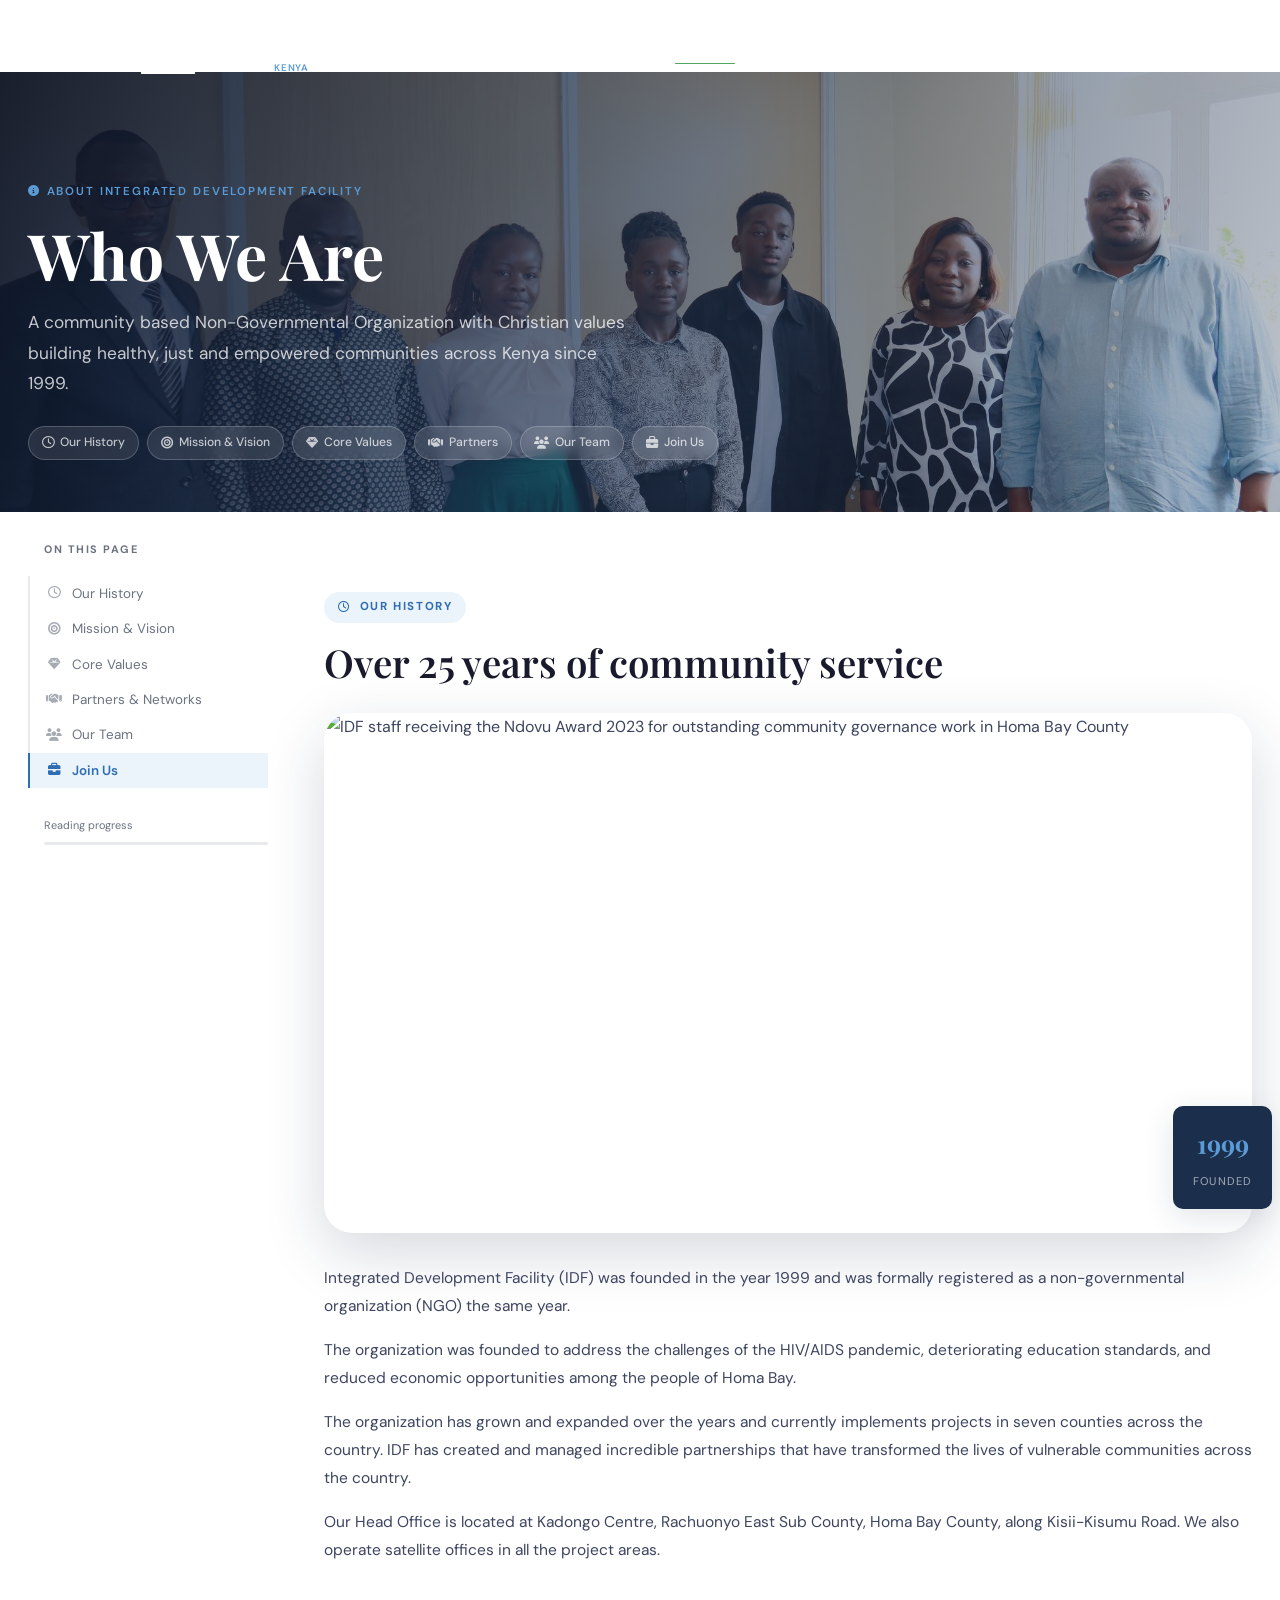
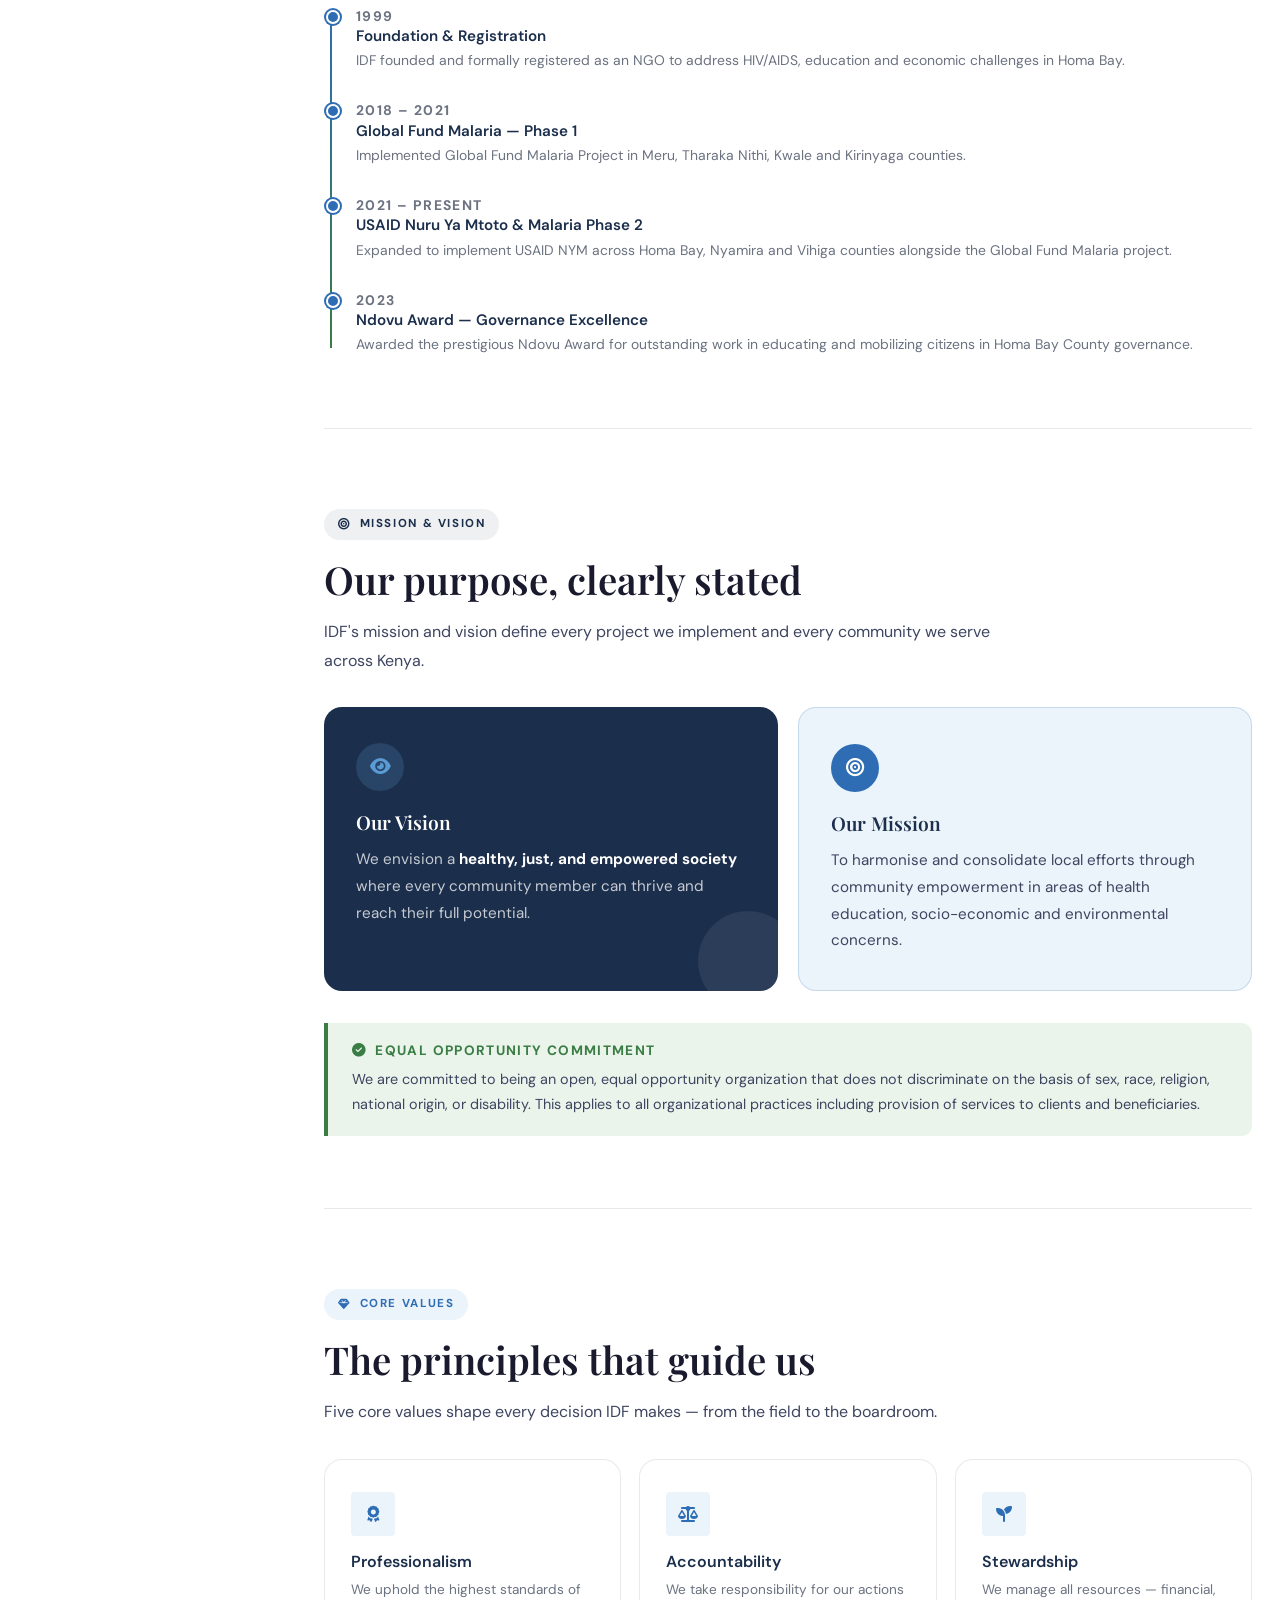
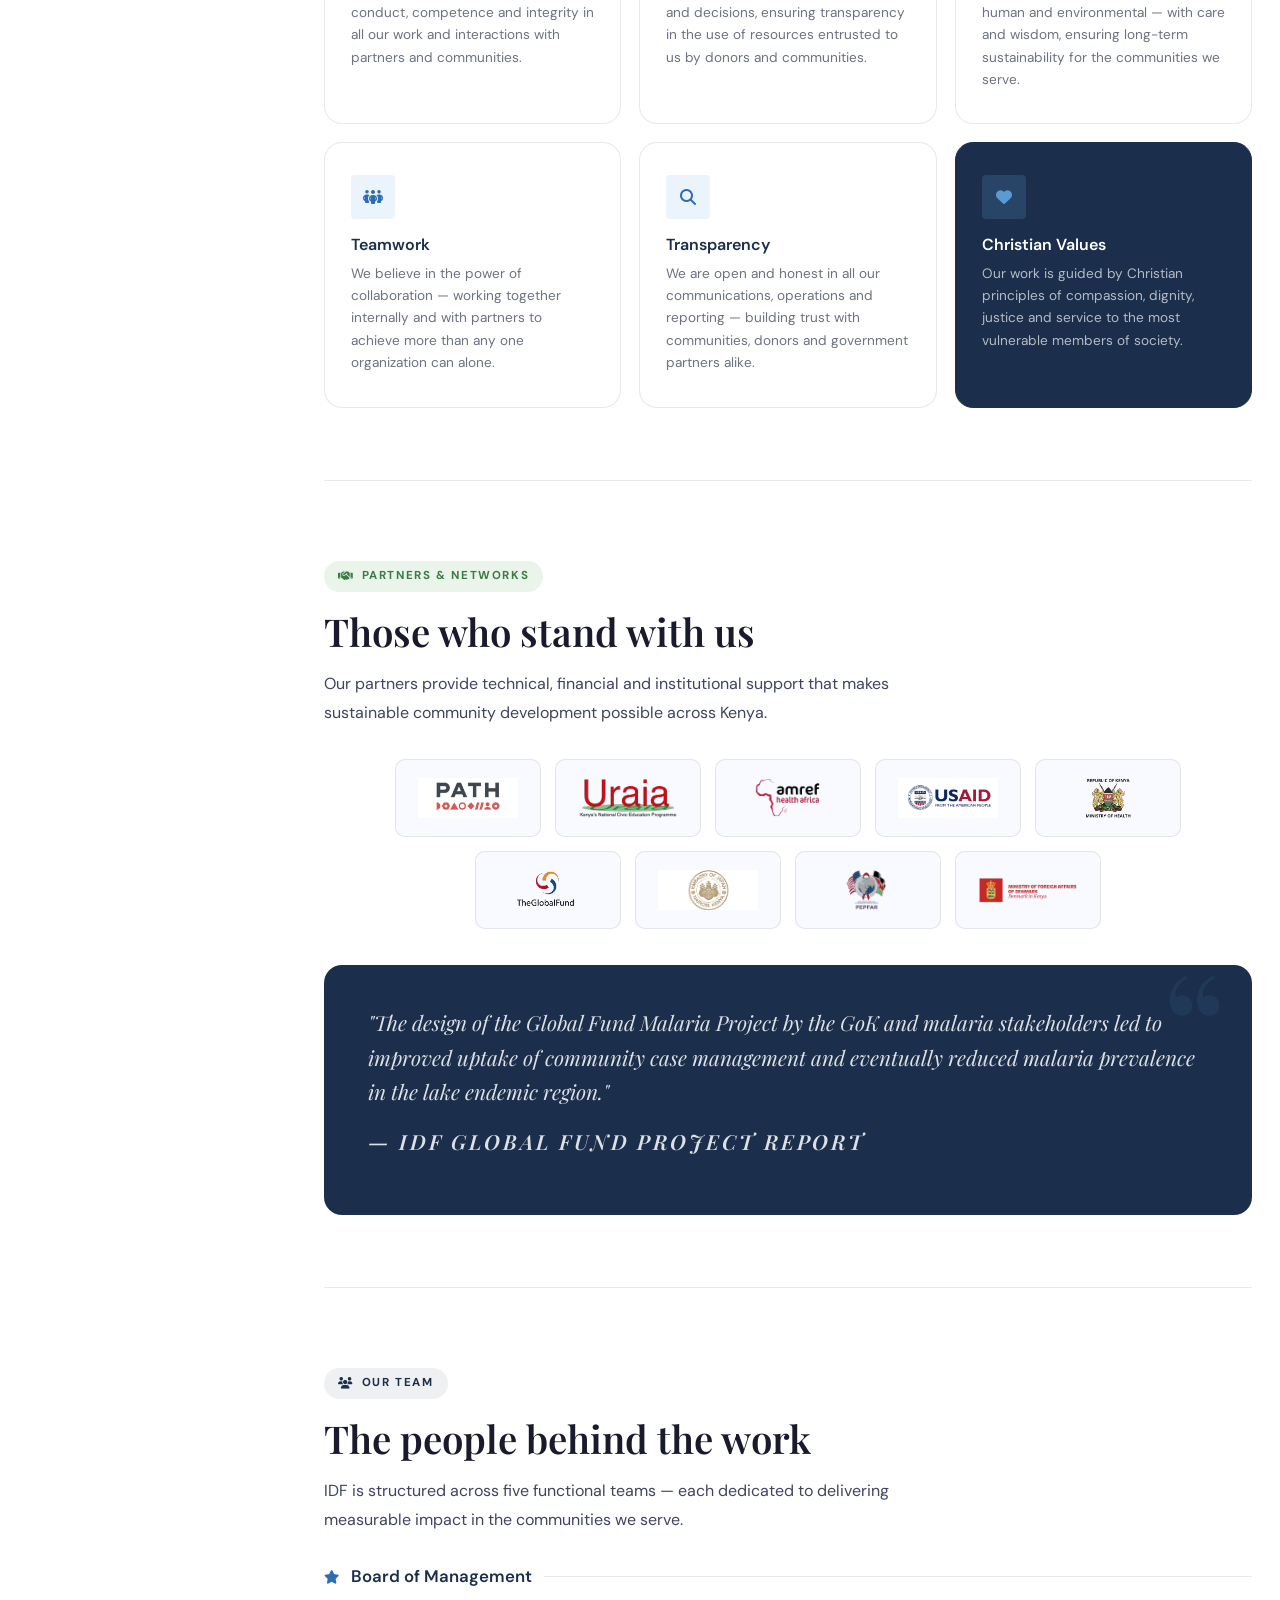
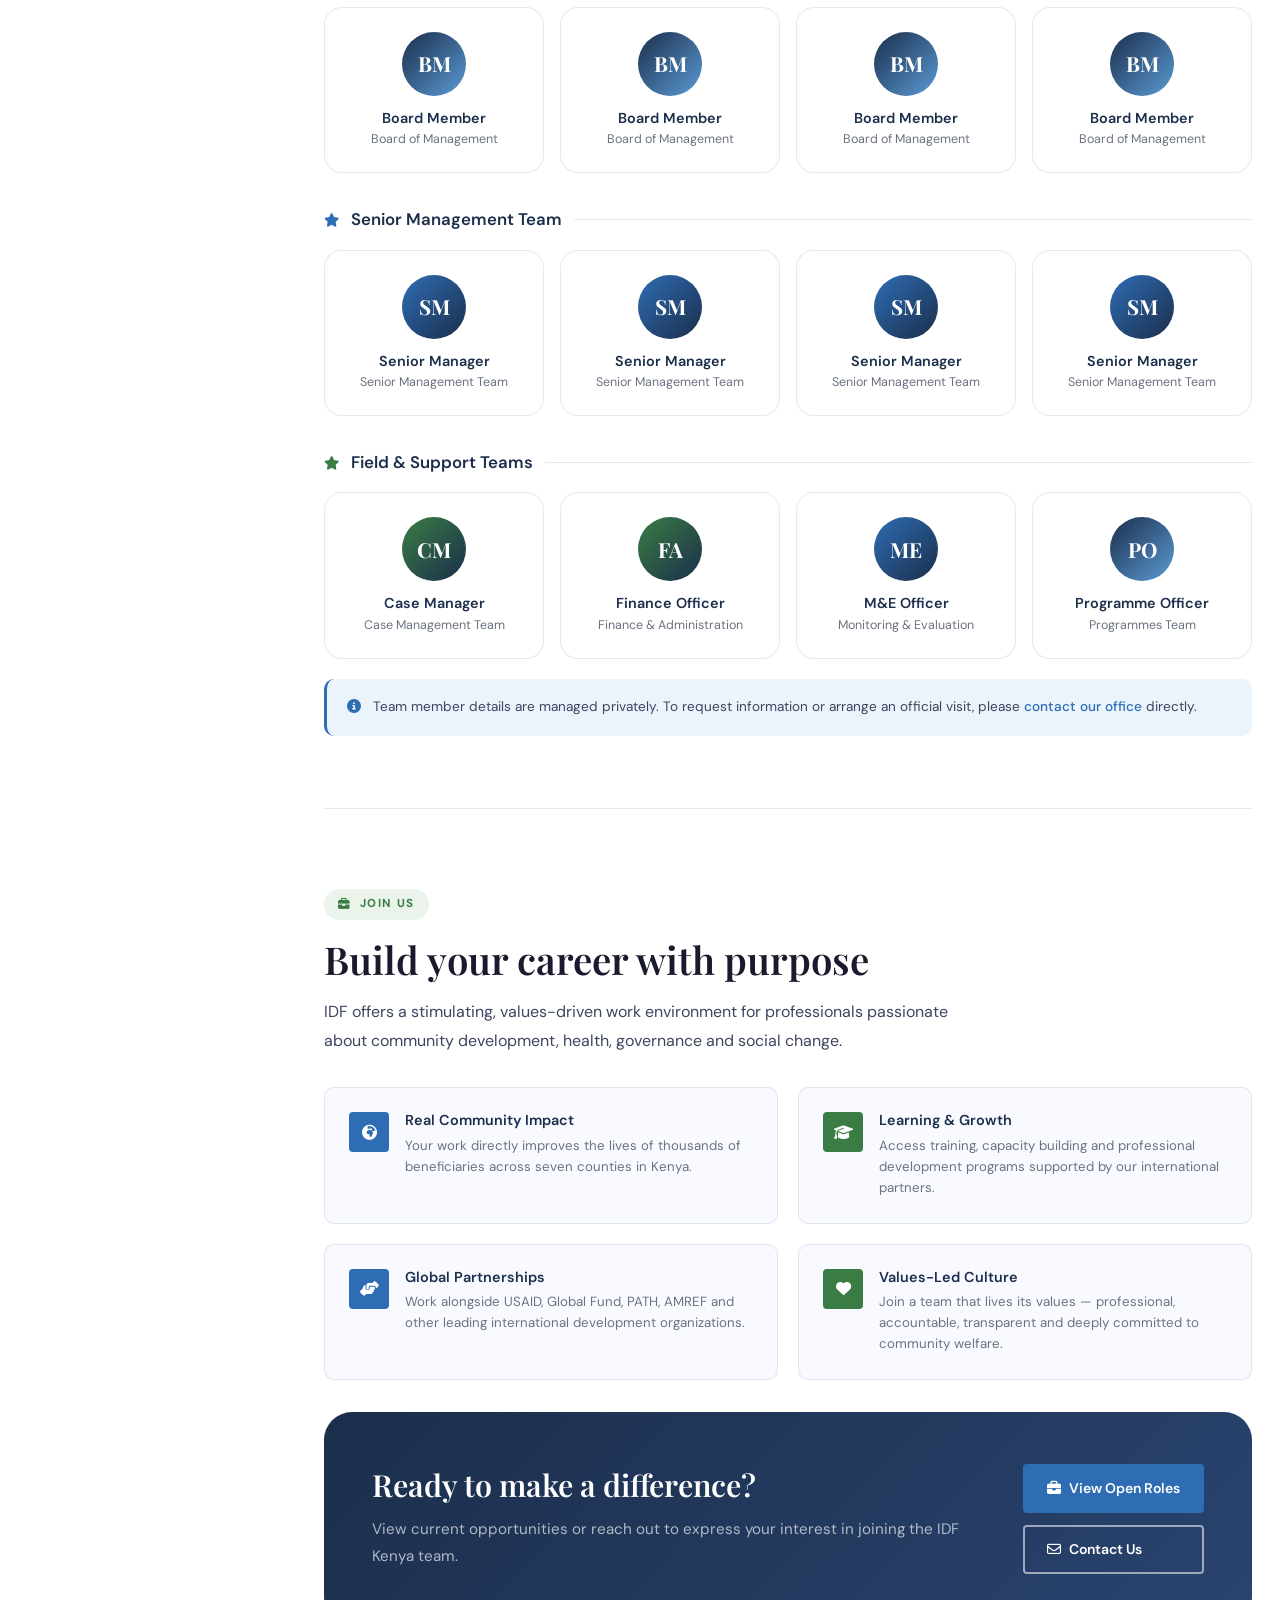
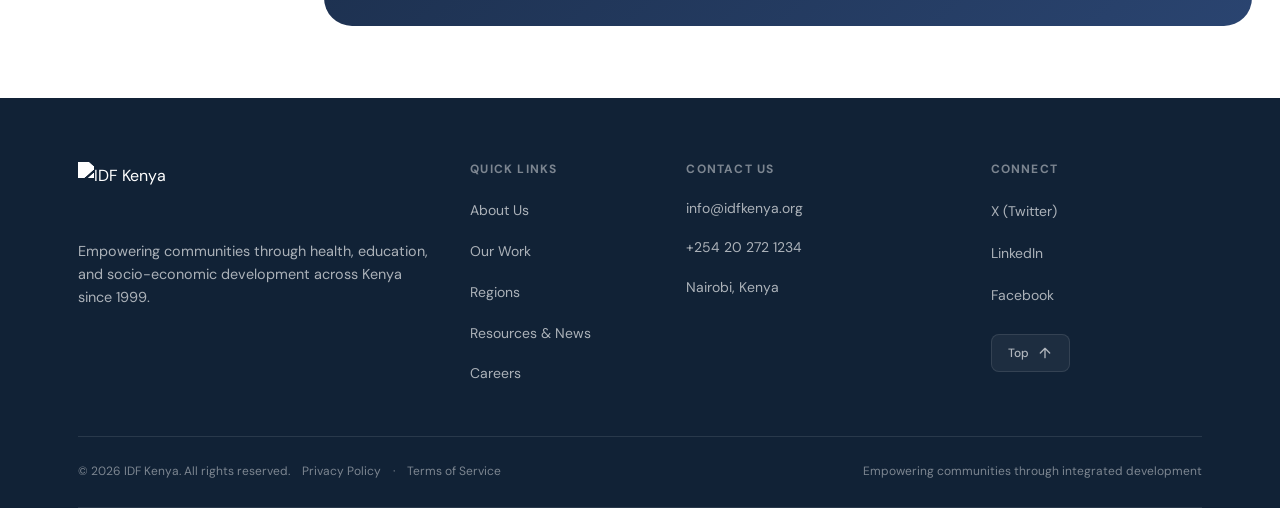
==== commit 28a09173: "feat: add new assets, update pages and styles across about, ourwork, contact, resources and index" ====
--- a/about.html
+++ b/about.html
@@ -20,7 +20,7 @@
   <link rel="stylesheet" href="css/sections.css">
   <link rel="stylesheet" href="css/sidenav.css">
   <link rel="stylesheet" href="css/about.css">
-  <link rel="stylesheet" href="css/responsive.css">
+  <!-- <link rel="stylesheet" href="css/responsive.css"> -->
 </head>
 
 <body>
@@ -28,10 +28,36 @@
   <div id="navbar-placeholder"></div>
 
 
+  <!-- ① Mobile tab-nav moved BEFORE the hero, matching ourwork.html structure -->
+  <nav class="mobile-tab-nav" aria-label="About page sections">
+    <div class="mobile-tab-nav__inner">
+      <a href="#history"  class="mobile-tab-nav__link mobile-tab-nav__link--active" data-spy-target="history">
+        <i class="fa-regular fa-clock"></i>Our History
+      </a>
+      <a href="#mission"  class="mobile-tab-nav__link" data-spy-target="mission">
+        <i class="fa-solid fa-bullseye"></i>Mission &amp; Vision
+      </a>
+      <a href="#values"   class="mobile-tab-nav__link" data-spy-target="values">
+        <i class="fa-solid fa-gem"></i>Core Values
+      </a>
+      <a href="#partners" class="mobile-tab-nav__link" data-spy-target="partners">
+        <i class="fa-solid fa-handshake"></i>Partners &amp; Networks
+      </a>
+      <a href="#team"     class="mobile-tab-nav__link" data-spy-target="team">
+        <i class="fa-solid fa-users"></i>Our Team
+      </a>
+      <a href="#careers"  class="mobile-tab-nav__link" data-spy-target="careers">
+        <i class="fa-solid fa-briefcase"></i>Join Us
+      </a>
+    </div>
+  </nav>
+
+
+  <!-- ② Hero — same content, class names kept but CSS now mirrors work-hero exactly -->
   <header class="about-hero" role="banner">
     <img
       class="about-hero-bg"
-      src="assets/images/idf_home1.jpg"
+      src="assets/images/about-hero.svg"
       alt="IDF Kenya community members gathered in Homa Bay County"
       width="1920"
       height="960"
@@ -43,7 +69,7 @@
         <i class="fa-solid fa-circle-info" style="margin-right:0.3rem"></i>About Integrated Development Facility
       </span>
       <h1>Who We Are</h1>
-      <p>A community-based Non-Governmental Organization with Christian values — building healthy, just and empowered communities across Kenya since 1999.</p>
+      <p>A community based Non-Governmental Organization with Christian values building healthy, just and empowered communities across Kenya since 1999.</p>
       <nav class="about-hero-nav-pills" aria-label="Jump to section">
         <a href="#history"  class="hero-pill"><i class="fa-regular fa-clock"></i>Our History</a>
         <a href="#mission"  class="hero-pill"><i class="fa-solid fa-bullseye"></i>Mission &amp; Vision</a>
@@ -56,30 +82,6 @@
   </header>
 
 
-  <nav class="mobile-tab-nav" aria-label="About page sections">
-    <div class="mobile-tab-nav__inner">
-      <a href="#history"  class="mobile-tab-nav__link mobile-tab-nav__link--active" data-spy-target="history">
-        <i class="fa-regular fa-clock"></i>Our History
-      </a>
-      <a href="#mission"  class="mobile-tab-nav__link" data-spy-target="mission">
-        <i class="fa-solid fa-bullseye"></i>Mission &amp; Vision
-      </a>
-      <a href="#values"   class="mobile-tab-nav__link" data-spy-target="values">
-        <i class="fa-solid fa-gem"></i>Core Values
-      </a>
-      <a href="#partners" class="mobile-tab-nav__link" data-spy-target="partners">
-        <i class="fa-solid fa-handshake"></i>Partners &amp; Networks
-      </a>
-      <a href="#team"     class="mobile-tab-nav__link" data-spy-target="team">
-        <i class="fa-solid fa-users"></i>Our Team
-      </a>
-      <a href="#careers"  class="mobile-tab-nav__link" data-spy-target="careers">
-        <i class="fa-solid fa-briefcase"></i>Join Us
-      </a>
-    </div>
-  </nav>
-
-
   <div class="about-layout">
 
     <aside class="sidenav" aria-label="Page section navigation">
@@ -139,30 +141,30 @@
           <i class="fa-regular fa-clock"></i>Our History
         </span>
 
-        <div class="history-grid">
-
-          <div class="history-text">
-            <h2 id="history-heading" class="reveal">Over 25 years of community service</h2>
-            <p class="reveal reveal-delay-1">Integrated Development Facility (IDF) was founded in the year 1999 and was formally registered as a non-governmental organization (NGO) the same year.</p>
-            <p class="reveal reveal-delay-1">The organization was founded to address the challenges of the HIV/AIDS pandemic, deteriorating education standards, and reduced economic opportunities among the people of Homa Bay.</p>
-            <p class="reveal reveal-delay-2">The organization has grown and expanded over the years and currently implements projects in seven counties across the country. IDF has created and managed incredible partnerships that have transformed the lives of vulnerable communities across the country.</p>
-            <p class="reveal reveal-delay-2">Our Head Office is located at Kadongo Centre, Rachuonyo East Sub County, Homa Bay County, along Kisii-Kisumu Road. We also operate satellite offices in all the project areas.</p>
-          </div>
-
-          <div class="history-img-wrap reveal reveal-delay-1">
-            <div class="history-badge">
-              <strong>1999</strong>
-              <span>Founded</span>
-            </div>
-            <img
-              class="history-img"
-              src="assets/images/usaid_award.jpg"
-              alt="IDF staff receiving the Ndovu Award 2023 for outstanding community governance work in Homa Bay County"
-              width="640"
-              height="420">
-            <div class="history-img-deco hide-mobile"></div>
-          </div>
-
+        <!-- ① Title — sits above image in the new stacked layout -->
+        <h2 id="history-heading" class="history-heading reveal">Over 25 years of community service</h2>
+
+        <!-- ② Image — full-width, centred, between title and body text -->
+        <div class="history-img-wrap reveal reveal-delay-1">
+          <div class="history-badge">
+            <strong>1999</strong>
+            <span>Founded</span>
+          </div>
+          <img
+            class="history-img"
+            src="assets/images/about-usaid-award.svg"
+            alt="IDF staff receiving the Ndovu Award 2023 for outstanding community governance work in Homa Bay County"
+            width="640"
+            height="450">
+          <div class="history-img-deco hide-mobile"></div>
+        </div>
+
+        <!-- ③ Body text — below the image -->
+        <div class="history-text">
+          <p class="reveal reveal-delay-1">Integrated Development Facility (IDF) was founded in the year 1999 and was formally registered as a non-governmental organization (NGO) the same year.</p>
+          <p class="reveal reveal-delay-1">The organization was founded to address the challenges of the HIV/AIDS pandemic, deteriorating education standards, and reduced economic opportunities among the people of Homa Bay.</p>
+          <p class="reveal reveal-delay-2">The organization has grown and expanded over the years and currently implements projects in seven counties across the country. IDF has created and managed incredible partnerships that have transformed the lives of vulnerable communities across the country.</p>
+          <p class="reveal reveal-delay-2">Our Head Office is located at Kadongo Centre, Rachuonyo East Sub County, Homa Bay County, along Kisii-Kisumu Road. We also operate satellite offices in all the project areas.</p>
         </div>
 
         <div class="history-timeline reveal">
@@ -288,31 +290,31 @@
 
         <div class="partners-logos">
           <a href="https://www.path.org/" target="_blank" rel="noopener noreferrer" class="partner-chip reveal">
-            <img src="assets/images/path.jpeg"       alt="PATH Kenya partner logo"             width="200" height="80" loading="lazy">
+            <img src="assets/images/about-partners-PATH.svg"       alt="PATH Kenya partner logo"             width="200" height="80" loading="lazy">
           </a>
           <a href="https://uraia.or.ke/" target="_blank" rel="noopener noreferrer" class="partner-chip reveal reveal-delay-1">
-            <img src="assets/images/uraia.jpeg"      alt="Uraia Trust partner logo"            width="200" height="80" loading="lazy">
+            <img src="assets/images/about-partners-Uraia.svg"      alt="Uraia Trust partner logo"            width="200" height="80" loading="lazy">
           </a>
           <a href="https://amref.org/" target="_blank" rel="noopener noreferrer" class="partner-chip reveal reveal-delay-2">
-            <img src="assets/images/amref.jpeg"      alt="AMREF Health Africa partner logo"    width="200" height="80" loading="lazy">
+            <img src="assets/images/about-partners-AMREF.svg"      alt="AMREF Health Africa partner logo"    width="200" height="80" loading="lazy">
           </a>
           <div class="partner-chip reveal reveal-delay-3">
-            <img src="assets/images/usaid.png"       alt="USAID partner logo"                  width="200" height="80" loading="lazy">
+            <img src="assets/images/about-partners-USAID.svg"       alt="USAID partner logo"                  width="200" height="80" loading="lazy">
           </div>
           <a href="https://www.health.go.ke/" target="_blank" rel="noopener noreferrer" class="partner-chip reveal reveal-delay-4">
-            <img src="assets/images/moh.png"         alt="Kenya Ministry of Health logo"       width="200" height="80" loading="lazy">
+            <img src="assets/images/about-partners-MOH.svg"         alt="Kenya Ministry of Health logo"       width="200" height="80" loading="lazy">
           </a>
           <a href="https://www.theglobalfund.org/en/" target="_blank" rel="noopener noreferrer" class="partner-chip reveal">
-            <img src="assets/images/globalfund.jpg"  alt="The Global Fund logo"                width="200" height="80" loading="lazy">
+            <img src="assets/images/about-partners-GlobalFund.svg"  alt="The Global Fund logo"                width="200" height="80" loading="lazy">
           </a>
           <a href="https://www.ke.emb-japan.go.jp/itprtop_en/index.html" target="_blank" rel="noopener noreferrer" class="partner-chip reveal reveal-delay-1">
-            <img src="assets/images/japan2.jpg"      alt="Embassy of Japan in Kenya logo"      width="200" height="80" loading="lazy">
+            <img src="assets/images/about-partners-Embassy-of-Japan.svg"      alt="Embassy of Japan in Kenya logo"      width="200" height="80" loading="lazy">
           </a>
           <a href="https://ke.usembassy.gov/pepfar/" target="_blank" rel="noopener noreferrer" class="partner-chip reveal reveal-delay-2">
-            <img src="assets/images/pepfar.png"      alt="PEPFAR logo"                         width="200" height="80" loading="lazy">
+            <img src="assets/images/about-partners-PEPFAR.svg"      alt="PEPFAR logo"                         width="200" height="80" loading="lazy">
           </a>
           <a href="https://kenya.um.dk/en/about-denmark-in-kenya/danida-en" target="_blank" rel="noopener noreferrer" class="partner-chip reveal reveal-delay-3">
-            <img src="assets/images/danida.jpg"      alt="DANIDA logo"                         width="200" height="80" loading="lazy">
+            <img src="assets/images/about-partners-DANIDA.svg"      alt="DANIDA logo"                         width="200" height="80" loading="lazy">
           </a>
         </div>
 
--- a/css/styles.css
+++ b/css/styles.css
@@ -1,6 +1,11 @@
 /* =====================================================
    components.css — IDF Kenya v4.0 (Premium Redesign)
    Unified component styles for navbar + footer
+   styles.css — IDF Kenya v4.2
+   Global tokens, navbar, footer, base reset.
+   home.css has been retired — homepage hero tokens
+   are now unified here under the TOKEN BRIDGE in
+   sections.css. No page-specific rules live here.
    ===================================================== */
 
 @import url('https://fonts.googleapis.com/css2?family=Playfair+Display:ital,wght@0,400;0,600;0,700;1,400&family=DM+Sans:opsz,wght@9..40,300;9..40,400;9..40,500;9..40,600;9..40,700&display=swap');
@@ -27,6 +32,30 @@
   --header-scrolled:  4rem;
   --header-z:         1000;
   
+  --idf-navy:           #1B2E4B;
+  --idf-navy-dark:      #0f1e33;
+  --idf-navy-light:     #2a4470;
+  --idf-blue:           #2E6DB4;
+  --idf-blue-light:     #5B9BD5;
+  --idf-blue-pale:      #EBF3FB;
+  --idf-green:          #3A7D44;
+  --idf-green-light:    #52a85f;
+  --idf-green-pale:     #EAF4EB;
+  --idf-cream:          #F8FAFF;
+  --idf-white:          #FFFFFF;
+
+  /* Typography */
+  --font-display:       'Playfair Display', Georgia, serif;
+  --font-serif:         'Playfair Display', Georgia, serif; /* alias */
+  --font-sans:          'DM Sans', system-ui, sans-serif;
+  --font-body:          'DM Sans', system-ui, sans-serif;   /* alias */
+
+  /* Header */
+  --header-height:      5.5rem;
+  --header-scrolled:    4rem;
+  --header-z:           1000;
+  --navbar-height:      72px; /* used by sidenav.css sticky offset */
+
   --logo-width-desktop: 170px;
   --logo-height-desktop: 50px;
   --logo-width-tablet:  130px;
@@ -50,6 +79,53 @@
   --footer-border:    rgba(255, 255, 255, 0.08);
   --footer-hover:     var(--idf-white);
 }
+
+
+  /* Container */
+  --container-max:      1280px;
+  --container-pad:      clamp(1.5rem, 5vw, 3rem);
+
+  /* Spacing */
+  --section-gap:        72px;
+  --section-gap-sm:     48px;
+
+  /* Border radius */
+  --r-sm:   4px;
+  --r-md:   10px;
+  --r-lg:   18px;
+  --r-xl:   28px;
+  --r-2xl:  40px;
+
+  /* Shadows */
+  --idf-shadow-sm: 0 2px 10px rgba(27, 46, 75, 0.07);
+  --idf-shadow-md: 0 8px 30px rgba(27, 46, 75, 0.13);
+  --idf-shadow-lg: 0 20px 60px rgba(27, 46, 75, 0.18);
+  --idf-shadow-xl: 0 32px 80px rgba(27, 46, 75, 0.26);
+
+  /* Borders */
+  --idf-border:    rgba(27, 46, 75, 0.10);
+  --idf-text:      #1a1a2e;
+  --idf-text-mid:  #3d4560;
+  --idf-text-muted:#6b7280;
+
+  /* Easing */
+  --ease-out-expo:    cubic-bezier(0.16, 1, 0.3, 1);
+  --ease-in-out-circ: cubic-bezier(0.85, 0, 0.15, 1);
+  --transition-fast:  0.25s var(--ease-out-expo);
+  --transition-mid:   0.4s  var(--ease-out-expo);
+  --transition-slow:  0.6s  var(--ease-out-expo);
+
+  /* Footer */
+  --footer-bg:         var(--idf-navy-dark);
+  --footer-text-mid:   rgba(255, 255, 255, 0.65);
+  --footer-text-light: rgba(255, 255, 255, 0.45);
+  --footer-border:     rgba(255, 255, 255, 0.08);
+  --footer-hover:      var(--idf-white);
+
+  /* Sidenav */
+  --sidenav-width:     240px;
+}
+
 
 /* =====================================================
    RESET & BASE
@@ -108,6 +184,102 @@
    LOGO WITH TEXT
    ===================================================== */
 
+  margin: 0;
+  padding: 0;
+}
+
+html {
+  scroll-behavior: smooth;
+  font-size: 16px;
+}
+
+body {
+  font-family: var(--font-sans);
+  color: var(--idf-text-mid);
+  background: #fff;
+  line-height: 1.8;
+  -webkit-font-smoothing: antialiased;
+  -moz-osx-font-smoothing: grayscale;
+}
+
+h1, h2, h3, h4 {
+  font-family: var(--font-display);
+  color: var(--idf-text);
+  line-height: 1.2;
+}
+
+h1 { font-size: clamp(2.4rem, 5vw, 4rem);    font-weight: 700; }
+h2 { font-size: clamp(1.8rem, 3vw, 2.8rem);  font-weight: 600; }
+h3 { font-size: clamp(1.1rem, 2vw, 1.45rem); font-weight: 600; }
+
+p            { margin-bottom: 1rem; }
+p:last-child { margin-bottom: 0; }
+img          { display: block; max-width: 100%; }
+a            { color: inherit; text-decoration: none; transition: color 0.25s; }
+ul           { list-style: none; }
+
+
+/* =====================================================
+   UTILITY CLASSES
+   ===================================================== */
+.sr-only {
+  position: absolute; width: 1px; height: 1px; padding: 0; margin: -1px;
+  overflow: hidden; clip: rect(0, 0, 0, 0); white-space: nowrap; border-width: 0;
+}
+
+.container {
+  width: 100%;
+  max-width: var(--container-max);
+  margin-inline: auto;
+  padding-inline: var(--container-pad);
+}
+
+*:focus-visible {
+  outline: 2px solid var(--idf-green);
+  outline-offset: 4px;
+  border-radius: 2px;
+}
+
+
+/* =====================================================
+   HEADER / NAVBAR — PREMIUM GLASS
+   ===================================================== */
+.site-header {
+  position: fixed;
+  top: 0;
+  left: 0;
+  width: 100%;
+  z-index: var(--header-z);
+  background-color: rgba(255, 255, 255, 0);
+  backdrop-filter: blur(0px);
+  -webkit-backdrop-filter: blur(0px);
+  transition: all var(--transition-slow);
+  padding: 1.25rem 0;
+  border-bottom: 1px solid transparent;
+}
+
+.site-header.is-scrolled {
+  background-color: rgba(255, 255, 255, 0.85) !important;
+  backdrop-filter: blur(24px) saturate(180%);
+  -webkit-backdrop-filter: blur(24px) saturate(180%);
+  padding: 0.75rem 0;
+  box-shadow: 0 10px 40px -10px rgba(0, 0, 0, 0.06);
+  border-bottom: 1px solid rgba(0, 0, 0, 0.04);
+}
+
+.nav-inner {
+  display: flex;
+  align-items: center;
+  justify-content: space-between;
+  max-width: var(--container-max);
+  margin-inline: auto;
+  padding-inline: var(--container-pad);
+}
+
+
+/* =====================================================
+   LOGO
+   ===================================================== */
 .logo {
   display: inline-flex;
   align-items: center;
@@ -121,6 +293,7 @@
   opacity: 0.9;
 }
 
+.logo:hover        { opacity: 0.9; }
 .logo:focus-visible {
   outline: 2px solid var(--idf-blue-light);
   outline-offset: 6px;
@@ -131,6 +304,7 @@
   display: flex;
   align-items: center;
 }
+.logo__picture { display: flex; align-items: center; }
 
 .logo__img {
   width: var(--logo-width-desktop);
@@ -156,6 +330,7 @@
 
 .logo__primary {
   font-family: var(--font-serif);
+  font-family: var(--font-display);
   font-size: 1.2rem;
   font-weight: 700;
   color: var(--idf-white) !important;
@@ -189,6 +364,10 @@
 .site-header.is-scrolled .logo__primary { color: var(--idf-navy) !important; font-size: 1.05rem; }
 .site-header.is-scrolled .logo__full { color: var(--idf-navy) !important; font-size: 0.65rem; }
 .site-header.is-scrolled .logo__tagline { color: var(--idf-green); }
+.site-header.is-scrolled .logo__primary  { color: var(--idf-navy) !important; font-size: 1.05rem; }
+.site-header.is-scrolled .logo__full     { color: var(--idf-navy) !important; font-size: 0.65rem; }
+.site-header.is-scrolled .logo__tagline  { color: var(--idf-green); }
+
 
 /* =====================================================
    DESKTOP NAVIGATION
@@ -198,6 +377,10 @@
   display: flex;
   align-items: center;
   gap: 2.5rem; /* Increased spacing for premium feel */
+.desktop-nav__list {
+  display: flex;
+  align-items: center;
+  gap: 2.5rem;
   list-style: none;
   margin: 0;
   padding: 0;
@@ -252,6 +435,34 @@
 .site-header.is-scrolled .nav-link.is-active {
   color: var(--idf-green) !important;
 }
+.site-header.is-scrolled .nav-link { color: var(--idf-navy) !important; }
+
+.nav-link::after {
+  content: '';
+  position: absolute;
+  bottom: 0; left: 0;
+  width: 100%;
+  height: 1px;
+  background: var(--idf-green-light);
+  transform: scaleX(0);
+  transform-origin: right center;
+  transition: transform 0.4s var(--ease-out-expo);
+}
+
+.site-header.is-scrolled .nav-link::after { background: var(--idf-green); }
+
+.nav-link:hover::after,
+.nav-link.is-active::after {
+  transform: scaleX(1);
+  transform-origin: left center;
+}
+
+.nav-link:hover,
+.nav-link.is-active { color: var(--idf-white) !important; }
+
+.site-header.is-scrolled .nav-link:hover,
+.site-header.is-scrolled .nav-link.is-active { color: var(--idf-green) !important; }
+
 
 /* =====================================================
    HAMBURGER BUTTON
@@ -266,6 +477,7 @@
   background: transparent;
   border: 1px solid rgba(255, 255, 255, 0.2);
   border-radius: 50%; /* Circle for premium feel */
+  border-radius: 50%;
   cursor: pointer;
   color: var(--idf-white);
   flex-shrink: 0;
@@ -310,6 +522,10 @@
 .hamburger-btn[aria-expanded="true"] .hamburger-line--bottom {
   transform: translateY(-5px) rotate(-45deg);
 }
+.hamburger-btn[aria-expanded="true"] .hamburger-line--top    { transform: translateY(5px) rotate(45deg); }
+.hamburger-btn[aria-expanded="true"] .hamburger-line--mid    { opacity: 0; transform: scaleX(0); }
+.hamburger-btn[aria-expanded="true"] .hamburger-line--bottom { transform: translateY(-5px) rotate(-45deg); }
+
 
 /* =====================================================
    MOBILE DRAWER
@@ -320,6 +536,9 @@
   top: 100%;
   left: 0;
   right: 0;
+.mobile-drawer {
+  position: absolute;
+  top: 100%; left: 0; right: 0;
   background: rgba(255, 255, 255, 0.98) !important;
   backdrop-filter: blur(24px);
   -webkit-backdrop-filter: blur(24px);
@@ -378,6 +597,13 @@
   display: inline-block;
   width: 6px;
   height: 6px;
+.mobile-nav-link:last-child    { border-bottom: none; }
+.mobile-nav-link:hover         { color: var(--idf-green) !important; transform: translateX(8px); }
+.mobile-nav-link.is-active     { color: var(--idf-green) !important; font-weight: 600; }
+
+.mobile-nav-dot {
+  display: inline-block;
+  width: 6px; height: 6px;
   border-radius: 50%;
   background: transparent;
   transition: background var(--transition-fast);
@@ -400,6 +626,21 @@
   border-top: 1px solid rgba(255,255,255,0.05);
 }
 
+.mobile-nav-link.is-active .mobile-nav-dot { background: var(--idf-green); }
+
+
+/* =====================================================
+   FOOTER
+   ===================================================== */
+.site-footer {
+  background: var(--footer-bg);
+  font-family: var(--font-sans);
+  position: relative;
+  margin-top: auto;
+  color: var(--idf-white);
+  border-top: 1px solid rgba(255, 255, 255, 0.05);
+}
+
 .footer-grid {
   display: grid;
   grid-template-columns: 2.5fr 1fr 1.5fr 1fr;
@@ -419,6 +660,7 @@
   display: inline-flex;
   text-decoration: none;
 }
+.footer-logo-link { display: inline-flex; text-decoration: none; }
 
 .footer-logo__img {
   width: 170px;
@@ -430,6 +672,7 @@
 .footer-logo-link:hover .footer-logo__img {
   opacity: 1;
 }
+.footer-logo-link:hover .footer-logo__img { opacity: 1; }
 
 .footer-tagline {
   font-size: 0.9375rem;
@@ -455,6 +698,9 @@
   list-style: none;
   margin: 0;
   padding: 0;
+.footer-nav-list {
+  list-style: none;
+  margin: 0; padding: 0;
   display: flex;
   flex-direction: column;
   gap: 1rem;
@@ -479,6 +725,8 @@
 }
 
 /* Contact Specifics */
+.social-link:hover { color: var(--footer-hover); transform: translateX(4px); }
+
 .footer-address {
   font-style: normal;
   display: flex;
@@ -508,6 +756,7 @@
   background: rgba(255, 255, 255, 0.03);
   border: 1px solid var(--footer-border);
   border-radius: 40px; /* Pill shape */
+  border-radius: 40px;
   color: var(--footer-text-mid);
   font-family: var(--font-sans);
   font-size: 0.8125rem;
@@ -534,6 +783,12 @@
 }
 
 /* Footer Bottom Bar */
+  box-shadow: 0 10px 20px rgba(0, 0, 0, 0.2);
+}
+
+.back-to-top__icon { transition: transform var(--transition-fast); }
+.back-to-top:hover .back-to-top__icon { transform: translateY(-2px); }
+
 .footer-bottom {
   display: flex;
   align-items: center;
@@ -584,11 +839,24 @@
   .desktop-nav__list { gap: 1.5rem; }
   .nav-link { font-size: 0.8125rem; }
   
+.footer-legal-link:hover { color: var(--footer-hover); }
+.footer-separator        { color: rgba(255, 255, 255, 0.2); }
+.footer-bottom-right     { margin: 0; font-weight: 300; }
+
+
+/* =====================================================
+   RESPONSIVE — navbar & footer
+   ===================================================== */
+@media (max-width: 1024px) {
+  .desktop-nav__list { gap: 1.5rem; }
+  .nav-link          { font-size: 0.8125rem; }
+
   .footer-grid {
     grid-template-columns: repeat(2, 1fr);
     gap: 3rem 2rem;
   }
   
+
   .footer-brand { max-width: 100%; }
 }
 
@@ -616,6 +884,22 @@
     align-items: flex-start;
     gap: 1.5rem;
   }
+  .desktop-nav   { display: none; }
+  .hamburger-btn { display: flex; }
+
+  .logo__full    { display: none; }
+  .logo__tagline { font-size: 0.55rem; letter-spacing: 0.1em; }
+  .logo__primary { font-size: 1.1rem; }
+  .site-header.is-scrolled .logo__primary { font-size: 1rem; }
+
+  .footer-grid { grid-template-columns: 1fr; gap: 3rem; padding: 4rem 0 3rem; }
+
+  .footer-brand,
+  .footer-links,
+  .footer-contact,
+  .footer-social { align-items: flex-start; }
+
+  .footer-bottom { flex-direction: column; align-items: flex-start; gap: 1.5rem; }
 }
 
 @media (max-width: 480px) {
@@ -636,4 +920,11 @@
   overflow: hidden; clip: rect(0, 0, 0, 0); white-space: nowrap; border-width: 0;
 }
 .container { width: 100%; max-width: var(--container-max); margin-inline: auto; padding-inline: var(--container-pad); }
-*:focus-visible { outline: 2px solid var(--idf-green); outline-offset: 4px; border-radius: 2px; }+*:focus-visible { outline: 2px solid var(--idf-green); outline-offset: 4px; border-radius: 2px; }
+  .logo__img     { width: 120px; }
+  .site-header.is-scrolled .logo__img { width: 110px; }
+
+  .footer-grid         { padding: 3rem 0 2rem; }
+  .footer-bottom-left  { flex-direction: column; align-items: flex-start; gap: 0.75rem; }
+  .footer-legal-links  { flex-wrap: wrap; }
+}
--- a/css/sections.css
+++ b/css/sections.css
@@ -1,171 +1,259 @@
 /* ==============================================
-   IDF Kenya — sections.css  (PATCHED v3.1)
-   Changes from original:
-     1. Hero overlay gradient unified with about.html (108deg, matching opacities)
-     2. CSS token bridge — maps --idf-* tokens from components.css/about.css
-        back to the short-form tokens sections.css consumes, so both
-        namespaces resolve without conflicts regardless of load order.
-     3. .hero-overlay is a separate positioned div — the background image
-        remains 100% visible through/behind the gradient at all times.
+   sections.css — IDF Kenya v4.2
+   Shared section styles for all pages.
+
+   CHANGE FROM v3.1:
+   home.css has been RETIRED. All homepage hero
+   styles are now merged into this file under the
+   HERO section. No other file needs to touch the
+   hero — this is the single source of truth.
+
+   LOAD ORDER (enforced in every page <head>):
+     1. styles.css       — tokens, navbar, footer
+     2. components.css   — shared component styles
+     3. sections.css     — THIS FILE
+     4. [page].css       — page-specific only (about, ourwork, etc.)
+     5. responsive.css   — media queries last
+
+   home.css is no longer linked in index.html.
    ============================================== */
 
+
 /* =====================================================
    TOKEN BRIDGE
-   components.css and about.css define  --idf-navy, --idf-blue etc.
-   sections.css (and styles.css) uses   --navy, --blue etc.
-   The bridge below means BOTH sets work regardless of load order.
-   Add this once here rather than duplicating :root across files.
+   styles.css defines  --idf-navy, --idf-blue etc.
+   sections.css uses   --navy, --blue etc.
+   The bridge maps both so all rules resolve correctly
+   regardless of load order.
    ===================================================== */
 :root {
-  /* Bridge: short ← long form (safe to define in both directions) */
-  --navy:         var(--idf-navy,      #1B2E4B);
-  --navy-dark:    var(--idf-navy-dark, #0f1e33);
-  --blue:         var(--idf-blue,      #2E6DB4);
-  --blue-light:   var(--idf-blue-light,#5B9BD5);
-  --blue-pale:    var(--idf-blue-pale, #EBF3FB);
-  --green:        var(--idf-green,     #3A7D44);
-  --green-light:  var(--idf-green-light,#52a85f);
-  --green-pale:   var(--idf-green-pale,#EAF4EB);
-  --cream:        var(--idf-cream,     #F8FAFF);
-  --white:        #FFFFFF;
-  --text-dark:    #1a1a2e;
-  --text-mid:     #3d4560;
-  --text-muted:   #6b7280;
-  --border:       rgba(0,0,0,0.08);
-  --shadow-sm:    0 2px 8px  rgba(27,46,75,0.07);
-  --shadow-md:    0 8px 28px rgba(27,46,75,0.12);
-  --shadow-lg:    0 20px 56px rgba(27,46,75,0.18);
-  --radius-sm:    4px;
-  --radius-md:    10px;
-  --radius-lg:    18px;
-  --radius-xl:    28px;
-  --transition:   0.28s ease;
-  --max-width:    1180px;
-}
-
-
-/* ---- HERO SECTION ---- */
+  --navy:        var(--idf-navy,        #1B2E4B);
+  --navy-dark:   var(--idf-navy-dark,   #0f1e33);
+  --blue:        var(--idf-blue,        #2E6DB4);
+  --blue-light:  var(--idf-blue-light,  #5B9BD5);
+  --blue-pale:   var(--idf-blue-pale,   #EBF3FB);
+  --green:       var(--idf-green,       #3A7D44);
+  --green-light: var(--idf-green-light, #52a85f);
+  --green-pale:  var(--idf-green-pale,  #EAF4EB);
+  --cream:       var(--idf-cream,       #F8FAFF);
+  --white:       #FFFFFF;
+  --text-dark:   #1a1a2e;
+  --text-mid:    #3d4560;
+  --text-muted:  #6b7280;
+  --border:      rgba(0, 0, 0, 0.08);
+  --shadow-sm:   0 2px 8px  rgba(27, 46, 75, 0.07);
+  --shadow-md:   0 8px 28px rgba(27, 46, 75, 0.12);
+  --shadow-lg:   0 20px 56px rgba(27, 46, 75, 0.18);
+  --radius-sm:   4px;
+  --radius-md:   10px;
+  --radius-lg:   18px;
+  --radius-xl:   28px;
+  --transition:  0.28s ease;
+  --max-width:   1180px;
+}
+
+
+/* =====================================================
+   HERO SECTION - MATCHING REGIONS.HTML STYLE
+   ─────────────────────────────────────────────────────
+   Updated to use the same gradient and structure as regions.html
+   ===================================================== */
+
 .hero {
   position: relative;
-  height: 100vh;
-  height: 100svh;
-  display: flex;
-  align-items: center;
-  justify-content: flex-start;
+  height: 100vh;            /* Full viewport height — fills the entire screen */
+  min-height: 620px;        /* Floor so content never crushes on tiny screens */
+  display: flex;
+  align-items: flex-end;    /* Content sits at the bottom of the viewport */
   overflow: hidden;
-  background-color: var(--navy-dark, #0f1e33);
-}
-
-.hero-bg {
+  margin-top: 0;            /* No offset — hero starts at top, bg slides behind fixed navbar */
+  background-color: #0f1e33; /* Fallback shown until image loads */
+}
+
+/* Hero background image - using img tag approach like regions */
+.hero-bg-img {
   position: absolute;
   inset: 0;
-  z-index: 0;
-}
-
-.hero-bg img {
   width: 100%;
   height: 100%;
   object-fit: cover;
-  object-position: center 30%;
-  display: block;
-}
-
+  object-position: center 40%;
+}
+
+/* Gradient overlay - EXACT MATCH to regions.html */
 .hero-overlay {
   position: absolute;
   inset: 0;
-  z-index: 1;
   background: linear-gradient(
     108deg,
-    rgba(11,  20,  38,  0.92) 0%,
-    rgba(27,  46,  75,  0.72) 40%,
-    rgba(27,  46,  75,  0.28) 100%
+    rgba(11, 20, 38, 0.92) 0%,
+    rgba(27, 46, 75, 0.72) 40%,
+    rgba(27, 46, 75, 0.28) 100%
   );
 }
 
+/* Hide pattern and accent line to match regions */
+.hero-pattern,
+.hero-accent-line {
+  display: none;
+}
+
+/* Content positioning - matching regions */
 .hero-content {
   position: relative;
   z-index: 2;
+  max-width: 1280px;
   width: 100%;
-  max-width: 1200px;
   margin: 0 auto;
-  padding: 0 28px;
-  text-align: left;
+  padding: 0 28px 52px;
 }
 
 .hero-inner {
-  max-width: 720px;
-  margin-top: 60px;
-}
-
+  max-width: 780px;
+}
+
+/* Typography - matching regions */
 .hero-eyebrow {
   display: block;
-  font-size: 0.75rem;
+  font-size: 0.72rem;
   font-weight: 600;
   text-transform: uppercase;
-  letter-spacing: 0.18em;
-  color: var(--blue-light);
-  margin-bottom: clamp(10px, 2vh, 20px);
+  letter-spacing: 0.16em;
+  color: var(--blue-light, #5B9BD5);
+  margin-bottom: 14px;
+  background: transparent;
+  border: none;
+  padding: 0;
 }
 
 .hero h1 {
-  font-family: 'Playfair Display', serif;
-  font-size: clamp(2.5rem, 5vw, 4.2rem);
-  line-height: 1.1;
-  margin-bottom: 20px;
-  color: var(--white);
-  text-shadow: 0 2px 16px rgba(0,0,0,0.25);
+  font-family: var(--font-display, 'Playfair Display', Georgia, serif);
+  font-size: clamp(2.4rem, 5vw, 4rem);
+  font-weight: 700;
+  line-height: 1.2;
+  color: #fff;
+  margin-bottom: 14px;
+  /* No text-shadow to match regions */
 }
 
 .hero h1 em {
-  color: var(--blue-light);
+  color: var(--blue-light, #5B9BD5);
   font-style: italic;
 }
 
 .hero-sub {
-  font-size: clamp(1rem, 1.2vw, 1.2rem);
-  color: rgba(255,255,255,0.9);
-  max-width: 580px;
-  line-height: 1.6;
-  margin-bottom: clamp(25px, 4vh, 40px);
-}
-
+  font-family: var(--font-sans, 'DM Sans', system-ui, sans-serif);
+  font-size: 1.08rem;
+  color: rgba(255, 255, 255, 0.76);
+  max-width: 600px;
+  line-height: 1.75;
+  margin: 0 0 clamp(25px, 4vh, 40px) 0;
+}
+
+/* CTA buttons - matching regions styling */
 .hero-actions {
   display: flex;
   gap: 16px;
   flex-wrap: wrap;
 }
 
-/* ---- SCROLL INDICATOR ---- */
+.hero .btn-primary {
+  background: var(--green, #3A7D44);
+  border-color: var(--green, #3A7D44);
+  padding: 14px 32px;
+  font-size: 0.9rem;
+}
+
+.hero .btn-primary:hover {
+  background: var(--green-light, #52a85f);
+  border-color: var(--green-light, #52a85f);
+  box-shadow: 0 8px 24px rgba(58, 125, 68, 0.4);
+  transform: translateY(-2px);
+}
+
+.hero .btn-outline-white {
+  padding: 13px 32px;
+  font-size: 0.9rem;
+  border-color: rgba(255, 255, 255, 0.35);
+}
+
+.hero .btn-outline-white:hover {
+  background: rgba(255, 255, 255, 0.10);
+  border-color: rgba(255, 255, 255, 0.70);
+  transform: translateY(-2px);
+}
+
+/* Hero impact stats - matching regions aesthetic */
+.hero-impact {
+  display: flex;
+  align-items: flex-start;
+  gap: clamp(28px, 5vw, 56px);
+  margin-top: clamp(36px, 6vh, 56px);
+  padding-top: clamp(20px, 3vh, 28px);
+  border-top: 1px solid rgba(255, 255, 255, 0.12);
+}
+
+.hero-impact-stat {
+  display: flex;
+  flex-direction: column;
+  gap: 4px;
+}
+
+.hero-impact-stat + .hero-impact-stat {
+  padding-left: clamp(28px, 5vw, 56px);
+  border-left: 1px solid rgba(255, 255, 255, 0.12);
+}
+
+.hero-impact-number {
+  font-family: 'Playfair Display', Georgia, serif;
+  font-size: clamp(1.6rem, 2.5vw, 2rem);
+  font-weight: 700;
+  color: #fff;
+  line-height: 1;
+  letter-spacing: -0.01em;
+}
+
+.hero-impact-number sup {
+  font-size: 0.55em;
+  color: var(--green-light, #52a85f);
+  vertical-align: super;
+  font-weight: 600;
+}
+
+.hero-impact-label {
+  font-size: 0.68rem;
+  font-weight: 500;
+  text-transform: uppercase;
+  letter-spacing: 0.10em;
+  color: rgba(255, 255, 255, 0.45);
+  line-height: 1.4;
+}
+
+/* Remove scroll indicator to match regions */
 .hero-scroll {
-  position: absolute;
-  bottom: 30px;
-  left: 50%;
-  transform: translateX(-50%);
-  z-index: 2;
-  display: flex;
-  flex-direction: column;
-  align-items: center;
-  gap: 8px;
-  color: rgba(255,255,255,0.5);
-  font-size: 0.65rem;
-  letter-spacing: 0.12em;
-  text-transform: uppercase;
-  animation: heroBounce 2s ease-in-out infinite;
-}
-
-.hero-scroll-line {
-  width: 1px;
-  height: 40px;
-  background: linear-gradient(to bottom, rgba(255,255,255,0.5), transparent);
-}
-
-@keyframes heroBounce {
-  0%, 100% { transform: translate(-50%, 0); }
-  50%       { transform: translate(-50%, 10px); }
-}
-
-
-/* ---- ABOUT SECTION (on index.html) ---- */
+  display: none;
+}
+
+/* Entrance animations - simplified to match regions */
+@keyframes heroFadeUp {
+  from { opacity: 0; transform: translateY(22px); }
+  to   { opacity: 1; transform: translateY(0); }
+}
+
+.hero-eyebrow { animation: heroFadeUp 0.65s cubic-bezier(0.22, 1, 0.36, 1) 0.15s both; }
+.hero h1      { animation: heroFadeUp 0.75s cubic-bezier(0.22, 1, 0.36, 1) 0.32s both; }
+.hero-sub     { animation: heroFadeUp 0.65s cubic-bezier(0.22, 1, 0.36, 1) 0.52s both; }
+.hero-actions { animation: heroFadeUp 0.65s cubic-bezier(0.22, 1, 0.36, 1) 0.68s both; }
+.hero-impact  { animation: heroFadeUp 0.65s cubic-bezier(0.22, 1, 0.36, 1) 0.85s both; }
+
+
+/* =====================================================
+   ABOUT SECTION (index.html)
+   — v4.3: grid shifted to 2fr 3fr (40% text / 60% image)
+     award-card moved out of about-image-wrap into new
+     about-image-column wrapper; no longer absolutely
+     positioned over the photo.
+   ===================================================== */
 .about-section {
   padding: 80px 0;
   background: var(--white);
@@ -175,23 +263,14 @@
 
 .about-grid {
   display: grid;
-  grid-template-columns: 1fr 1fr;
-  gap: 80px;
+  grid-template-columns: 2fr 3fr;   /* was: 1fr 1fr */
+  gap: 64px;
   align-items: center;
 }
 
-.about-text h2 {
-  margin-top: 8px;
-  margin-bottom: 20px;
-}
-
-.about-text p {
-  margin-bottom: 16px;
-}
-
-.about-text .btn {
-  margin-top: 12px;
-}
+.about-text h2     { margin-top: 8px; margin-bottom: 20px; }
+.about-text p      { margin-bottom: 16px; }
+.about-text .btn   { margin-top: 12px; }
 
 .about-signature {
   display: flex;
@@ -214,56 +293,67 @@
   color: var(--text-muted);
 }
 
-.about-image-wrap {
-  position: relative;
-}
+/* New outer column — stacks badge above image via flex */
+.about-image-column {
+  display: flex;
+  flex-direction: column;
+  gap: 16px;
+}
+
+/* Badge — in normal document flow, no longer absolutely positioned */
+.award-card {
+  display: inline-flex;
+  align-items: center;
+  gap: 12px;
+  align-self: flex-start;      /* don't stretch to full column width */
+  background: var(--navy);
+  color: var(--white);
+  padding: 12px 20px;
+  border-radius: var(--radius-md);
+  box-shadow: var(--shadow-md);
+  position: static;            /* reset any inherited absolute */
+}
+
+.award-card strong {
+  display: block;
+  font-size: 0.9rem;
+  white-space: nowrap;
+}
+
+.award-card span {
+  font-size: 0.75rem;
+  color: var(--blue-light);
+  white-space: nowrap;
+}
+
+/* Image wrap — keeps relative positioning for the deco border */
+.about-image-wrap  { position: relative; }
 
 .about-image-wrap img {
   width: 100%;
   height: 480px;
   object-fit: cover;
+  object-position: center top;   /* bias toward faces, not feet */
   border-radius: var(--radius-lg);
   box-shadow: var(--shadow-lg);
   position: relative;
   z-index: 1;
+  display: block;
 }
 
 .about-image-deco {
   position: absolute;
-  bottom: -20px;
-  right: -20px;
-  width: 100%;
-  height: 100%;
+  bottom: -20px; right: -20px;
+  width: 100%; height: 100%;
   border: 2px solid var(--blue);
   border-radius: var(--radius-lg);
   z-index: 0;
 }
 
-.award-card {
-  position: absolute;
-  top: 28px;
-  left: -24px;
-  background: var(--navy);
-  color: var(--white);
-  padding: 16px 20px;
-  border-radius: var(--radius-md);
-  box-shadow: var(--shadow-md);
-  z-index: 2;
-  text-align: center;
-}
-
-.award-card strong {
-  display: block;
-  font-size: 0.9rem;
-}
-
-.award-card span {
-  font-size: 0.75rem;
-  color: var(--blue-light);
-}
-
-
-/* ---- STATS SECTION ---- */
+
+/* =====================================================
+   STATS SECTION
+   ===================================================== */
 .stats-section {
   padding: 90px 0;
   background: var(--navy-dark);
@@ -275,16 +365,8 @@
   content: '';
   position: absolute;
   inset: 0;
-  background-image: radial-gradient(rgba(91,155,213,0.08) 1px, transparent 1px);
+  background-image: radial-gradient(rgba(91, 155, 213, 0.08) 1px, transparent 1px);
   background-size: 28px 28px;
-}
-
-.stats-section .section-header h2 {
-  color: var(--white);
-}
-
-.stats-section .section-header p {
-  color: rgba(255,255,255,0.55);
 }
 
 .stats-grid {
@@ -297,8 +379,8 @@
 }
 
 .stat-card {
-  background: rgba(255,255,255,0.05);
-  border: 1px solid rgba(255,255,255,0.08);
+  background: rgba(255, 255, 255, 0.05);
+  border: 1px solid rgba(255, 255, 255, 0.08);
   border-radius: var(--radius-md);
   padding: 36px 24px;
   text-align: center;
@@ -306,16 +388,12 @@
 }
 
 .stat-card:hover {
-  background: rgba(91,155,213,0.1);
-  border-color: rgba(91,155,213,0.25);
+  background: rgba(91, 155, 213, 0.1);
+  border-color: rgba(91, 155, 213, 0.25);
   transform: translateY(-4px);
 }
 
-.stat-icon {
-  font-size: 2rem;
-  margin-bottom: 16px;
-  display: block;
-}
+.stat-icon   { font-size: 2rem; margin-bottom: 16px; display: block; }
 
 .stat-number {
   font-family: 'Playfair Display', serif;
@@ -330,21 +408,20 @@
   gap: 2px;
 }
 
-.stat-number .suffix {
-  color: var(--blue-light);
-  font-size: 1.8rem;
-}
+.stat-number .suffix { color: var(--blue-light); font-size: 1.8rem; }
 
 .stat-label {
   font-size: 0.75rem;
   font-weight: 600;
   text-transform: uppercase;
   letter-spacing: 0.1em;
-  color: rgba(255,255,255,0.45);
-}
-
-
-/* ---- PROJECTS SECTION ---- */
+  color: rgba(255, 255, 255, 0.45);
+}
+
+
+/* =====================================================
+   PROJECTS SECTION
+   ===================================================== */
 .projects-section {
   padding: 110px 0;
   background: var(--cream);
@@ -369,28 +446,20 @@
 .project-card:hover {
   transform: translateY(-8px);
   box-shadow: var(--shadow-lg);
-  border-color: rgba(46,109,180,0.15);
-}
-
-.project-img {
-  height: 230px;
-  overflow: hidden;
-}
+  border-color: rgba(46, 109, 180, 0.15);
+}
+
+.project-img { height: 230px; overflow: hidden; }
 
 .project-img img {
-  width: 100%;
-  height: 100%;
+  width: 100%; height: 100%;
   object-fit: cover;
   transition: transform 0.5s ease;
 }
 
-.project-card:hover .project-img img {
-  transform: scale(1.07);
-}
-
-.project-body {
-  padding: 30px;
-}
+.project-card:hover .project-img img { transform: scale(1.07); }
+
+.project-body { padding: 30px; }
 
 .project-tag {
   display: inline-block;
@@ -406,17 +475,8 @@
 .project-tag--blue  { background: var(--blue-pale);  color: var(--blue);  }
 .project-tag--green { background: var(--green-pale); color: var(--green); }
 
-.project-body h3 {
-  font-size: 1.2rem;
-  margin-bottom: 10px;
-  color: var(--navy);
-}
-
-.project-body p {
-  font-size: 0.9rem;
-  color: var(--text-muted);
-  margin-bottom: 18px;
-}
+.project-body h3 { font-size: 1.2rem; margin-bottom: 10px; color: var(--navy); }
+.project-body p  { font-size: 0.9rem; color: var(--text-muted); margin-bottom: 18px; }
 
 .project-link {
   font-size: 0.875rem;
@@ -427,17 +487,13 @@
   gap: 6px;
 }
 
-.project-link::after {
-  content: '→';
-  transition: transform var(--transition);
-}
-
-.project-card:hover .project-link::after {
-  transform: translateX(4px);
-}
-
-
-/* ---- QUOTE SECTION ---- */
+.project-link::after { content: '→'; transition: transform var(--transition); }
+.project-card:hover .project-link::after { transform: translateX(4px); }
+
+
+/* =====================================================
+   QUOTE SECTION
+   ===================================================== */
 .quote-section {
   padding: 100px 0;
   background: var(--navy);
@@ -478,7 +534,9 @@
 }
 
 
-/* ---- PARTNERS SECTION ---- */
+/* =====================================================
+   PARTNERS SECTION
+   ===================================================== */
 .partners-section {
   padding: 60px 0;
   background: var(--cream);
@@ -512,11 +570,13 @@
   transition: all var(--transition);
 }
 
-.partner-item:hover         { opacity: 1; }
-.partner-item:hover img     { filter: grayscale(0%); }
-
-
-/* ---- CTA STRIP ---- */
+.partner-item:hover     { opacity: 1; }
+.partner-item:hover img { filter: grayscale(0%); }
+
+
+/* =====================================================
+   CTA STRIP
+   ===================================================== */
 .cta-section {
   padding: 90px 0;
   background: var(--blue-pale);
@@ -529,12 +589,14 @@
   padding: 0 28px;
 }
 
-.cta-inner h2          { margin-top: 8px;  margin-bottom: 16px; }
-.cta-inner p           { margin-bottom: 32px; font-size: 1.05rem; }
-.cta-buttons           { display: flex; gap: 14px; justify-content: center; flex-wrap: wrap; }
-
-
-/* ---- INNER PAGE HERO ---- */
+.cta-inner h2   { margin-top: 8px; margin-bottom: 16px; }
+.cta-inner p    { margin-bottom: 32px; font-size: 1.05rem; }
+.cta-buttons    { display: flex; gap: 14px; justify-content: center; flex-wrap: wrap; }
+
+
+/* =====================================================
+   INNER PAGE HERO (about, ourwork, contact, etc.)
+   ===================================================== */
 .page-hero {
   height: 360px;
   position: relative;
@@ -546,8 +608,7 @@
 .page-hero-img {
   position: absolute;
   inset: 0;
-  width: 100%;
-  height: 100%;
+  width: 100%; height: 100%;
   object-fit: cover;
   object-position: center 35%;
 }
@@ -555,7 +616,12 @@
 .page-hero-overlay {
   position: absolute;
   inset: 0;
-  background: linear-gradient(to top, rgba(11,20,38,0.88) 0%, rgba(27,46,75,0.45) 55%, rgba(27,46,75,0.2) 100%);
+  background: linear-gradient(
+    to top,
+    rgba(11, 20, 38, 0.88) 0%,
+    rgba(27, 46, 75, 0.45) 55%,
+    rgba(27, 46, 75, 0.20) 100%
+  );
 }
 
 .page-hero-content {
@@ -569,24 +635,26 @@
 
 .breadcrumb {
   font-size: 0.78rem;
-  color: rgba(255,255,255,0.55);
+  color: rgba(255, 255, 255, 0.55);
   margin-bottom: 10px;
   display: flex;
   gap: 6px;
   align-items: center;
 }
 
-.breadcrumb a        { color: rgba(255,255,255,0.55); }
-.breadcrumb a:hover  { color: var(--white); }
+.breadcrumb a       { color: rgba(255, 255, 255, 0.55); }
+.breadcrumb a:hover { color: var(--white); }
 .page-hero-content h1 { color: var(--white); }
 
 
-/* ---- PAGE CONTENT ---- */
-.page-content          { padding: 80px 0 110px; }
-.page-content .container { max-width: 880px; }
-.page-content h2       { margin: 44px 0 16px; color: var(--navy); }
-.page-content h3       { margin: 28px 0 12px; color: var(--blue); font-size: 1.15rem; }
-.page-content p        { margin-bottom: 20px; }
+/* =====================================================
+   PAGE CONTENT
+   ===================================================== */
+.page-content              { padding: 80px 0 110px; }
+.page-content .container   { max-width: 880px; }
+.page-content h2           { margin: 44px 0 16px; color: var(--navy); }
+.page-content h3           { margin: 28px 0 12px; color: var(--blue); font-size: 1.15rem; }
+.page-content p            { margin-bottom: 20px; }
 
 .page-content ul {
   margin: 14px 0 24px;
@@ -631,15 +699,12 @@
   margin: 28px 0;
 }
 
-.photo-grid img {
-  width: 100%;
-  height: 220px;
-  object-fit: cover;
-  margin: 0;
-}
-
-
-/* ---- INFO BOXES ---- */
+.photo-grid img { width: 100%; height: 220px; object-fit: cover; margin: 0; }
+
+
+/* =====================================================
+   INFO BOXES
+   ===================================================== */
 .info-box {
   background: var(--white);
   border-left: 4px solid var(--blue);
@@ -653,7 +718,9 @@
 .info-box li          { color: var(--text-mid); }
 
 
-/* ---- CONTACT PAGE ---- */
+/* =====================================================
+   CONTACT PAGE
+   ===================================================== */
 .contact-grid {
   display: grid;
   grid-template-columns: 1fr 1.5fr;
@@ -661,7 +728,7 @@
   align-items: start;
 }
 
-.contact-info h2      { margin-bottom: 20px; }
+.contact-info h2 { margin-bottom: 20px; }
 
 .contact-detail {
   display: flex;
@@ -681,7 +748,7 @@
 }
 
 .contact-item p,
-.contact-item a       { color: var(--text-mid); font-size: 0.95rem; margin: 0; }
+.contact-item a { color: var(--text-mid); font-size: 0.95rem; margin: 0; }
 
 .contact-form {
   background: var(--cream);
@@ -690,7 +757,7 @@
   border: 1px solid var(--border);
 }
 
-.form-group           { margin-bottom: 20px; }
+.form-group { margin-bottom: 20px; }
 
 .form-group label {
   display: block;
@@ -717,22 +784,24 @@
 .form-group input:focus,
 .form-group textarea:focus {
   border-color: var(--blue);
-  box-shadow: 0 0 0 3px rgba(46,109,180,0.1);
-}
-
-.form-group textarea  { min-height: 130px; resize: vertical; }
-
-
-/* ---- UTILITY CLASSES ---- */
+  box-shadow: 0 0 0 3px rgba(46, 109, 180, 0.1);
+}
+
+.form-group textarea { min-height: 130px; resize: vertical; }
+
+
+/* =====================================================
+   UTILITY / SHARED COMPONENTS
+   ===================================================== */
 .container {
   max-width: var(--max-width, 1180px);
   margin: 0 auto;
   padding: 0 28px;
 }
 
-.section-header       { text-align: center; margin-bottom: 3rem; }
-.section-header h2    { font-size: clamp(1.8rem, 4vw, 2.5rem); margin-bottom: 1rem; }
-.section-header p     { max-width: 700px; margin: 0 auto; color: var(--text-muted); }
+.section-header          { text-align: center; margin-bottom: 3rem; }
+.section-header h2       { font-size: clamp(1.8rem, 4vw, 2.5rem); margin-bottom: 1rem; }
+.section-header p        { max-width: 700px; margin: 0 auto; color: var(--text-muted); }
 
 .label-tag {
   display: inline-block;
@@ -747,11 +816,13 @@
   margin-bottom: 14px;
 }
 
-.label-tag--white     { color: var(--blue-light) !important; background: rgba(255,255,255,0.12); }
-.label-tag--green     { color: var(--green); background: var(--green-pale); }
-
-
-/* ---- BUTTON STYLES ---- */
+.label-tag--white { color: var(--blue-light) !important; background: rgba(255, 255, 255, 0.12); }
+.label-tag--green { color: var(--green); background: var(--green-pale); }
+
+
+/* =====================================================
+   BUTTONS
+   ===================================================== */
 .btn {
   display: inline-flex;
   align-items: center;
@@ -775,7 +846,7 @@
 .btn-primary:hover {
   background: var(--green-light);
   transform: translateY(-2px);
-  box-shadow: 0 6px 16px rgba(58,125,68,0.25);
+  box-shadow: 0 6px 16px rgba(58, 125, 68, 0.25);
 }
 
 .btn-outline-white {
@@ -785,7 +856,7 @@
 }
 
 .btn-outline-white:hover {
-  background: rgba(255,255,255,0.1);
+  background: rgba(255, 255, 255, 0.1);
   transform: translateY(-2px);
 }
 
@@ -803,49 +874,130 @@
 
 
 /* =====================================================
+   SCROLL REVEAL
+   ===================================================== */
+.reveal {
+  opacity: 0;
+  transform: translateY(22px);
+  transition: opacity 0.55s ease, transform 0.55s ease;
+}
+
+.reveal.revealed { opacity: 1; transform: translateY(0); }
+
+
+/* =====================================================
    RESPONSIVE BREAKPOINTS
    ===================================================== */
 
+/* ── ≤ 1100px ── */
 @media (max-width: 1100px) {
-  .about-grid {
-    grid-template-columns: 1fr;
-    gap: 40px;
-  }
-}
-
+  .about-grid { grid-template-columns: 1fr; gap: 40px; }
+}
+
+/* ── ≤ 992px ── */
 @media (max-width: 992px) {
-  .stats-grid      { grid-template-columns: repeat(2, 1fr); gap: 20px; }
-  .projects-grid   { grid-template-columns: 1fr; }
-  .contact-grid    { grid-template-columns: 1fr; gap: 40px; }
-}
-
+  .stats-grid    { grid-template-columns: repeat(2, 1fr); gap: 20px; }
+  .projects-grid { grid-template-columns: 1fr; }
+  .contact-grid  { grid-template-columns: 1fr; gap: 40px; }
+}
+
+/* ── ≤ 768px ── */
 @media (max-width: 768px) {
-  .hero-inner      { margin-top: 40px; text-align: center; }
-  .hero-content    { text-align: center; }
-  .hero-actions    { justify-content: center; }
-  .hero-scroll     { display: none; }
-  .about-section   { padding: 60px 0; }
+  /* Hero — keep full-screen at tablet; min-height floors it */
+  .hero {
+    height: 100vh;
+    min-height: 560px;
+  }
+
+  .hero-inner {
+    text-align: center;
+  }
+
+  .hero-content {
+    text-align: center;
+  }
+
+  .hero-actions {
+    justify-content: center;
+  }
+
+  .hero-sub {
+    max-width: 100%;
+  }
+
+  .hero-impact {
+    gap: 20px;
+    flex-wrap: wrap;
+    justify-content: center;
+  }
+
+  .hero-impact-stat + .hero-impact-stat {
+    padding-left: 20px;
+  }
+
+  .hero-impact-number {
+    font-size: 1.5rem;
+  }
+
+  /* Sections */
+  .about-section        { padding: 60px 0; }
   .about-image-wrap img { height: 320px; }
-  .stats-grid      { grid-template-columns: 1fr; gap: 16px; }
-  .stat-card       { padding: 28px 20px; }
-  .projects-section { padding: 70px 0; }
-  .quote-section   { padding: 70px 0; }
-  .partners-section { padding: 40px 0; }
-  .partners-logos  { gap: 24px 32px; }
-  .partner-item img { max-height: 35px; }
-  .cta-section     { padding: 60px 0; }
-  .contact-form    { padding: 28px; }
-}
-
+  .award-card           { align-self: flex-start; }
+  .stats-grid           { grid-template-columns: 1fr; gap: 16px; }
+  .stat-card            { padding: 28px 20px; }
+  .projects-section     { padding: 70px 0; }
+  .quote-section        { padding: 70px 0; }
+  .partners-section     { padding: 40px 0; }
+  .partners-logos       { gap: 24px 32px; }
+  .partner-item img     { max-height: 35px; }
+  .cta-section          { padding: 60px 0; }
+  .contact-form         { padding: 28px; }
+}
+
+/* ── ≤ 480px ── */
 @media (max-width: 480px) {
-  .hero h1         { font-size: clamp(1.8rem, 8vw, 2.5rem); }
-  .hero-sub        { font-size: 0.9rem; }
-  .hero-actions    { gap: 12px; }
-  .hero-actions .btn { width: 100%; text-align: center; justify-content: center; }
-  .about-section   { padding: 48px 0; }
+  /* Hero */
+  .hero h1 {
+    font-size: clamp(1.8rem, 8vw, 2.5rem);
+  }
+
+  .hero-sub {
+    font-size: 0.9rem;
+  }
+
+  .hero-actions {
+    gap: 12px;
+    flex-direction: column;
+  }
+
+  .hero-actions .btn {
+    width: 100%;
+    text-align: center;
+    justify-content: center;
+  }
+
+  .hero-impact {
+    gap: 0;
+    flex-direction: column;
+  }
+
+  .hero-impact-stat + .hero-impact-stat {
+    padding-left: 0;
+    padding-top: 16px;
+    margin-top: 16px;
+    border-left: none;
+    border-top: 1px solid rgba(255, 255, 255, 0.08);
+  }
+
+  .hero-eyebrow {
+    font-size: 0.65rem;
+  }
+
+  /* Sections */
+  .about-section    { padding: 48px 0; }
   .projects-section { padding: 48px 0; }
   .quote-section blockquote { font-size: 1.2rem; }
-  .page-hero       { height: 280px; }
-  .photo-grid      { grid-template-columns: 1fr; gap: 12px; }
-  .photo-grid img  { height: 180px; }
+  .page-hero        { height: 280px; }
+  .photo-grid       { grid-template-columns: 1fr; gap: 12px; }
+  .photo-grid img   { height: 180px; }
 }
--- a/css/about.css
+++ b/css/about.css
@@ -1,21 +1,25 @@
 /* ================================================
-   IDF Kenya — about.css  (v5 — non-responsive only)
+   IDF Kenya — about.css  (v6 — synced to ourwork.css)
    Scoped styles for the About Us long-scroll page.
    Loaded only on about.html.
 
-   REFACTOR NOTES (v5):
-     · Sidenav logic extracted to sidenav.css
-     · All @media / responsive rules REMOVED from this
-       file and relocated to css/responsive.css.
-     · .hide-mobile base state kept here (display:none);
-       the @media (min-width: 768px) override is in
-       responsive.css.
-     · Hero height reduced: 480px -> 420px for a more
-       visually balanced proportion on wide viewports.
-     · --section-gap reduced: 72px -> 56px
-     · --section-gap-sm reduced: 48px -> 36px
-       — tightens the History->Mission gap and all
-         inter-section spacing without dead air.
+   REFACTOR NOTES (v6 — design-system sync):
+     · Hero height:        420px  → 440px   (matches work-hero)
+     · Hero margin-top:    none   → 72px    (matches work-hero; fixes
+                                              navbar overlap)
+     · Hero content pb:    44px   → 52px    (matches work-hero-content)
+     · Hero p max-width:   560px  → 600px   (matches work-hero-content p)
+     · Pills gap:          10px   → 8px     (matches work-hero-pills)
+     · Pill font-size:     0.78rem → 0.76rem (matches work-hero-pill)
+     · Pill inner gap:     7px    → 6px     (matches work-hero-pill)
+     · Pill padding:       6px 14px → 5px 13px (matches work-hero-pill)
+     · Pill transition:    multi  → all 0.25s  (matches work-hero-pill)
+     · --section-gap:      56px   → 72px    (matches ourwork.css)
+     · --section-gap-sm:   36px   → 44px    (matches ourwork.css)
+     · Added --idf-shadow-xl and --r-2xl tokens (present in ourwork.css)
+     · HTML change: mobile-tab-nav moved BEFORE <header> (matches
+                    ourwork.html document order)
+     · Responsive rules added for hero at ≤600px (mirrors ourwork.css)
    ================================================ */
 
 
@@ -42,36 +46,35 @@
   --idf-text-muted:   #6b7280;
   --idf-border:       rgba(27, 46, 75, 0.10);
 
-  /* Elevation */
+  /* Elevation — includes xl level added in v6 to match ourwork.css */
   --idf-shadow-sm:    0 2px 10px rgba(27, 46, 75, 0.07);
   --idf-shadow-md:    0 8px 30px rgba(27, 46, 75, 0.13);
   --idf-shadow-lg:    0 20px 60px rgba(27, 46, 75, 0.18);
+  --idf-shadow-xl:    0 32px 80px rgba(27, 46, 75, 0.26);
 
   /*
-    VERTICAL RHYTHM
-    Reduced from original 72 px -> 56 px to eliminate
-    excess dead space, especially between History and
-    Mission & Vision sections. A single padding-bottom
-    of 56 px provides clean, consistent separation.
+    VERTICAL RHYTHM — v6: restored to ourwork.css values.
+    72px / 44px matches the visual rhythm of Our Work page.
   */
-  --section-gap:      56px;
-  --section-gap-sm:   36px;
+  --section-gap:      72px;
+  --section-gap-sm:   44px;
 
   /* Side-nav column width */
   --sidenav-width:    240px;
 
-  /* Navbar height — used by offsets */
+  /* Navbar height — used by hero margin-top and anchor offsets */
   --navbar-height:    72px;
 
   /* Typography */
   --font-display:     'Playfair Display', Georgia, serif;
   --font-body:        'DM Sans', system-ui, sans-serif;
 
-  /* Border radii */
+  /* Border radii — includes 2xl added in v6 to match ourwork.css */
   --r-sm:  4px;
   --r-md:  10px;
   --r-lg:  18px;
   --r-xl:  28px;
+  --r-2xl: 40px;
 }
 
 
@@ -112,6 +115,7 @@
 p:last-child { margin-bottom: 0; }
 img          { display: block; max-width: 100%; }
 a            { color: inherit; text-decoration: none; transition: color 0.25s; }
+ul           { list-style: none; }
 
 
 /* ================================================
@@ -129,13 +133,18 @@
 
 /* ================================================
    4. PAGE HERO
+   Synced to .work-hero in ourwork.css (v6).
+   Changes: height 440px, margin-top 72px,
+            content padding-bottom 52px,
+            p max-width 600px.
    ================================================ */
 .about-hero {
   position: relative;
-  height: 420px;
+  height: 440px;            /* ← was 420px */
   display: flex;
   align-items: flex-end;
   overflow: hidden;
+  margin-top: 72px;         /* ← was missing; offsets fixed navbar */
 }
 
 .about-hero-bg {
@@ -164,7 +173,7 @@
   max-width: 1280px;
   width: 100%;
   margin: 0 auto;
-  padding: 0 28px 44px;
+  padding: 0 28px 52px;     /* ← was 44px */
 }
 
 .about-hero-eyebrow {
@@ -185,31 +194,32 @@
 .about-hero-content p {
   color: rgba(255, 255, 255, 0.76);
   font-size: 1.08rem;
-  max-width: 560px;
+  max-width: 600px;         /* ← was 560px */
   line-height: 1.75;
   margin: 0;
 }
 
+/* ── Nav pills — synced to .work-hero-pills / .work-hero-pill ── */
 .about-hero-nav-pills {
   display: flex;
   flex-wrap: wrap;
-  gap: 10px;
+  gap: 8px;                 /* ← was 10px */
   margin-top: 28px;
 }
 
 .hero-pill {
   display: inline-flex;
   align-items: center;
-  gap: 7px;
-  font-size: 0.78rem;
+  gap: 6px;                 /* ← was 7px */
+  font-size: 0.76rem;       /* ← was 0.78rem */
   font-weight: 500;
   color: rgba(255, 255, 255, 0.72);
   background: rgba(255, 255, 255, 0.10);
   border: 1px solid rgba(255, 255, 255, 0.20);
-  padding: 6px 14px;
+  padding: 5px 13px;        /* ← was 6px 14px */
   border-radius: 20px;
   backdrop-filter: blur(6px);
-  transition: background 0.25s, border-color 0.25s, color 0.25s;
+  transition: all 0.25s;    /* ← was multi-property list */
   cursor: pointer;
 }
 
@@ -227,7 +237,9 @@
 .about-main {
   flex: 1;
   min-width: 0;
-  padding: var(--section-gap) 0;
+  /* ↓ Reduced top gap: was --section-gap (72px); now 36px for tighter
+       hero-to-content transition without affecting inter-section rhythm. */
+  padding: 0 0 var(--section-gap);
 }
 
 
@@ -248,8 +260,8 @@
 .about-section::before {
   content: '';
   display: block;
-  height: 96px;
-  margin-top: -96px;
+  height: 48px;
+  margin-top: -48px;
   pointer-events: none;
 }
 
@@ -273,34 +285,39 @@
 
 
 /* ================================================
-   7. SECTION — OUR HISTORY
-   ================================================ */
-.history-grid {
-  display: grid;
-  grid-template-columns: 1fr 1fr;
-  gap: 56px;
-  align-items: center;
-  margin-top: 36px;
-}
-
-.history-text h2 { margin-bottom: 20px; }
-
-.history-img-wrap { position: relative; }
+   7. SECTION — OUR HISTORY  (v7 — stacked single-column)
+   Layout order: section-label → h2 → image → body text → timeline
+   ================================================ */
+
+/* Heading — sits directly under the section label */
+.history-heading {
+  margin-bottom: 28px;
+}
+
+/* Image wrapper — full-width block, centred, between title and text */
+.history-img-wrap {
+  position: relative;
+  margin-bottom: 32px;
+}
 
 .history-img {
   width: 100%;
-  height: 420px;
+  max-width: 100%;          /* ← requirement: max-width 100% */
+  height: auto;
+  max-height: 520px;
   object-fit: cover;
+  object-position: center top;
   border-radius: var(--r-xl);
   box-shadow: var(--idf-shadow-lg);
+  display: block;
   position: relative;
   z-index: 1;
 }
 
 .history-img-deco {
   position: absolute;
-  bottom: -16px;
-  right: -16px;
+  bottom: -14px;
+  right: -14px;
   width: 100%;
   height: 100%;
   border: 2px solid var(--idf-blue);
@@ -310,8 +327,8 @@
 
 .history-badge {
   position: absolute;
-  top: 24px;
-  left: -20px;
+  bottom: 24px;
+  right: -20px;
   background: var(--idf-navy);
   color: #fff;
   padding: 14px 20px;
@@ -333,6 +350,17 @@
   text-transform: uppercase;
   letter-spacing: 0.1em;
   color: rgba(255, 255, 255, 0.6);
+}
+
+/* Body text — sits below the image */
+.history-text {
+  margin-bottom: 8px;
+}
+
+.history-text p {
+  font-size: 0.97rem;
+  line-height: 1.8;
+  color: var(--idf-text-mid);
 }
 
 /* Timeline */
@@ -871,12 +899,12 @@
   background: var(--idf-blue);
   color: #fff;
   border: 2px solid var(--idf-blue);
-  padding: 11px 26px;
+  padding: 10px 22px;
   border-radius: var(--r-sm);
   font-family: var(--font-body);
   font-size: 0.875rem;
   font-weight: 600;
-  transition: background 0.26s ease, border-color 0.26s ease, transform 0.26s ease, box-shadow 0.26s ease;
+  transition: all 0.26s ease;
   cursor: pointer;
   white-space: nowrap;
 }
@@ -896,12 +924,12 @@
   background: transparent;
   color: #fff;
   border: 2px solid rgba(255, 255, 255, 0.55);
-  padding: 11px 26px;
+  padding: 10px 22px;
   border-radius: var(--r-sm);
   font-family: var(--font-body);
   font-size: 0.875rem;
   font-weight: 600;
-  transition: background 0.26s ease, border-color 0.26s ease;
+  transition: all 0.26s ease;
   cursor: pointer;
   white-space: nowrap;
 }
@@ -915,12 +943,13 @@
 
 /* ================================================
    14. SCROLL REVEAL UTILITY
-   JS adds .visible via IntersectionObserver in main.js
+   JS adds .visible via IntersectionObserver in main.js.
+   Class name synced to ourwork.css (.visible not .revealed).
    ================================================ */
 .reveal {
   opacity: 0;
-  transform: translateY(22px);
-  transition: opacity 0.55s ease, transform 0.55s ease;
+  transform: translateY(24px);
+  transition: opacity 0.6s ease, transform 0.6s ease;
 }
 
 .reveal.visible {
@@ -934,8 +963,114 @@
 .reveal-delay-4 { transition-delay: 0.32s; }
 .reveal-delay-5 { transition-delay: 0.40s; }
 
+/* Slide-up variant (available for gallery-style elements) */
+.reveal-up {
+  opacity: 0;
+  transform: translateY(32px);
+  transition: opacity 0.55s ease, transform 0.55s ease;
+}
+
+.reveal-up.visible { opacity: 1; transform: translateY(0); }
+
 
 /* ================================================
    15. UTILITY
    ================================================ */
-.hide-mobile { display: none; }+.hide-mobile { display: none; }
+
+
+/* ================================================
+   16. RESPONSIVE BREAKPOINTS
+   Mirrors ourwork.css breakpoint structure.
+   ================================================ */
+
+/* ── ≤ 1100px — tighten layout gutters ── */
+@media (max-width: 1100px) {
+  .about-layout {
+    padding: 0 20px;
+    gap: 0;
+  }
+
+  .about-main {
+    padding: var(--section-gap-sm) 0;
+  }
+}
+
+/* ── ≤ 960px — stack two-column section layouts ── */
+@media (max-width: 960px) {
+  .mv-cards {
+    grid-template-columns: 1fr;
+  }
+
+  .values-grid {
+    grid-template-columns: repeat(2, 1fr);
+  }
+
+  .team-grid {
+    grid-template-columns: repeat(2, 1fr);
+  }
+
+  .join-grid {
+    grid-template-columns: 1fr;
+  }
+
+  .join-cta-box {
+    grid-template-columns: 1fr;
+    padding: 36px 28px;
+  }
+
+  .join-cta-actions {
+    flex-direction: row;
+    flex-wrap: wrap;
+  }
+}
+
+/* ── ≤ 600px — mobile hero & section adjustments
+        Mirrors ourwork.css @media (max-width: 600px) ── */
+@media (max-width: 600px) {
+  :root {
+    --section-gap:    60px;
+    --section-gap-sm: 48px;
+  }
+
+  .about-hero {
+    height: 340px;            /* matches work-hero mobile height */
+  }
+
+  .about-main {
+    /* Restore normal top padding on mobile — mobile-tab-nav takes over
+       so the tight 36px desktop gap isn't needed here */
+    padding-top: var(--section-gap-sm);
+  }
+
+  .about-hero-nav-pills {
+    display: none;            /* matches work-hero-pills: display none */
+  }
+
+  .history-img {
+    height: auto;
+    max-height: 300px;
+    object-position: center top;
+  }
+
+  .history-img-deco {
+    display: none;            /* decorative offset border clips on mobile */
+  }
+
+  .values-grid {
+    grid-template-columns: 1fr;
+  }
+
+  .team-grid {
+    grid-template-columns: 1fr 1fr;
+  }
+
+  .join-cta-actions {
+    flex-direction: column;
+  }
+
+  .btn-idf-primary,
+  .btn-idf-outline-white {
+    justify-content: center;
+  }
+}
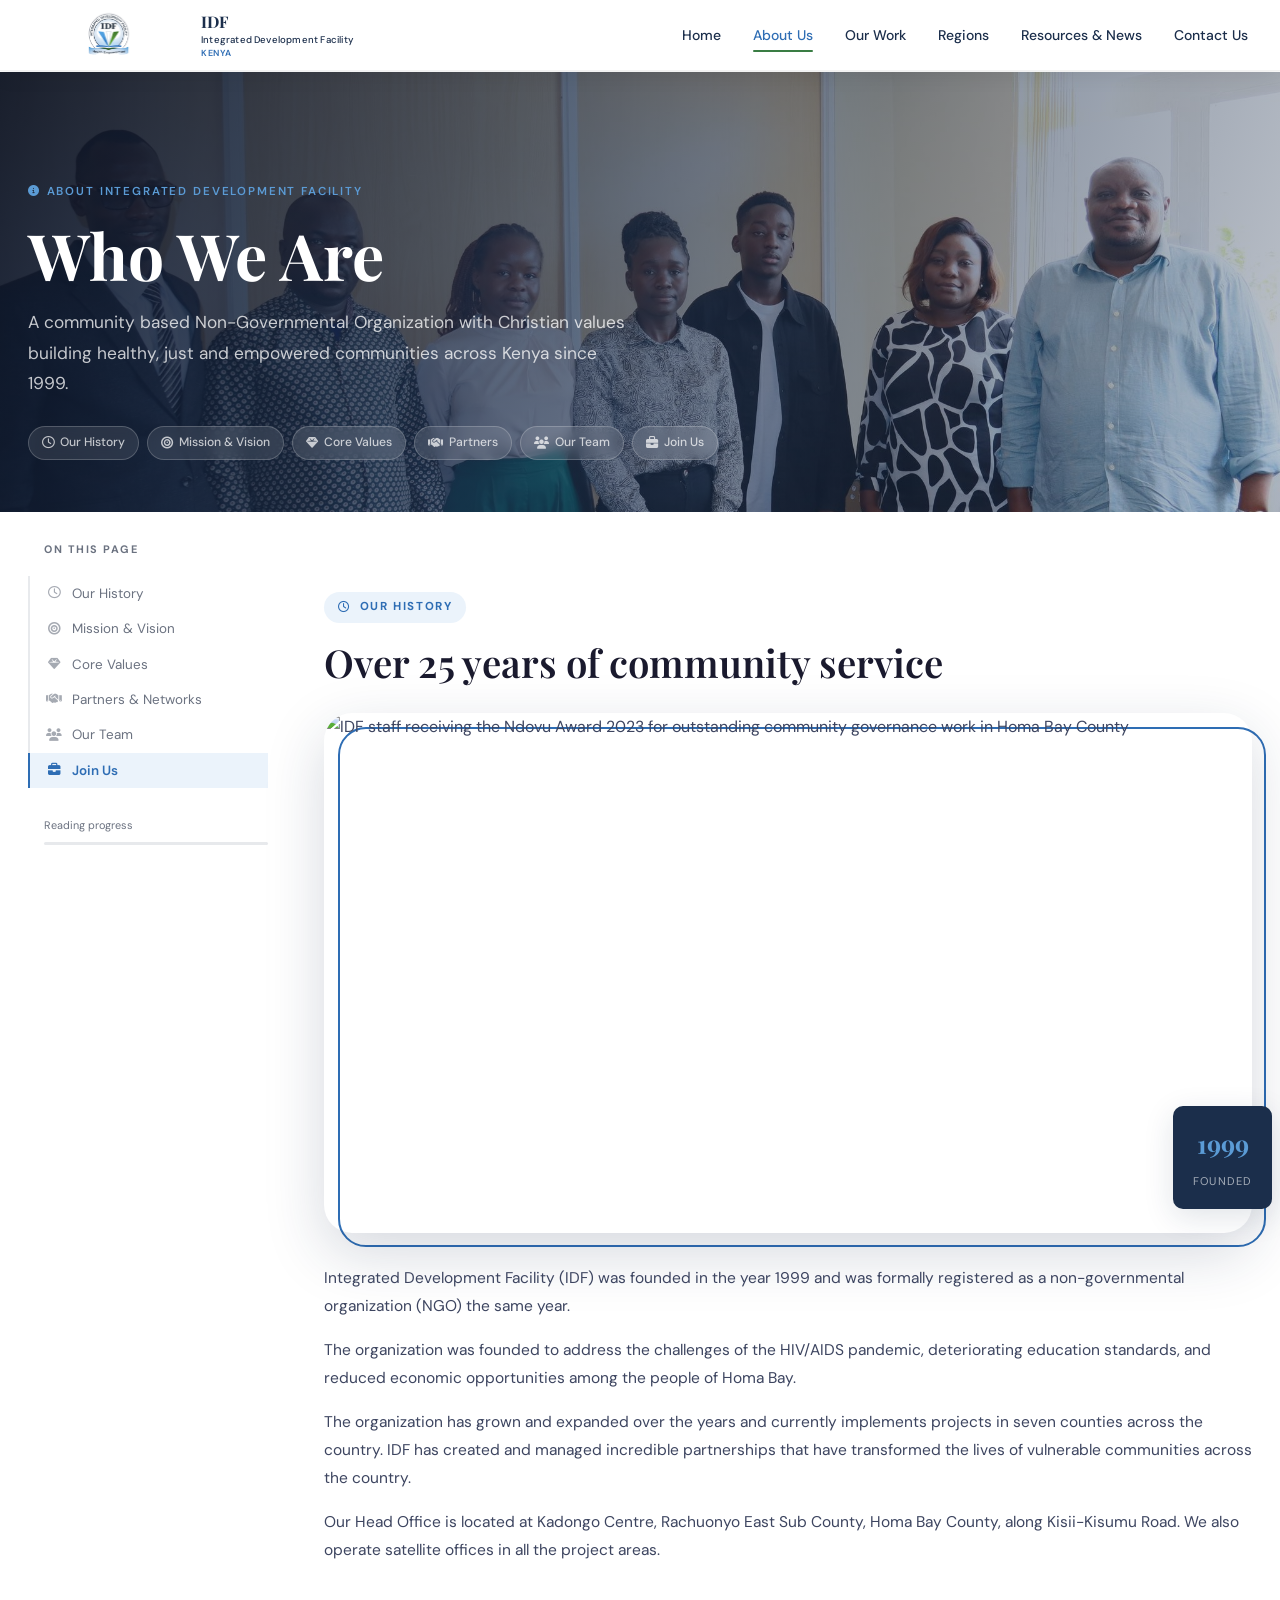
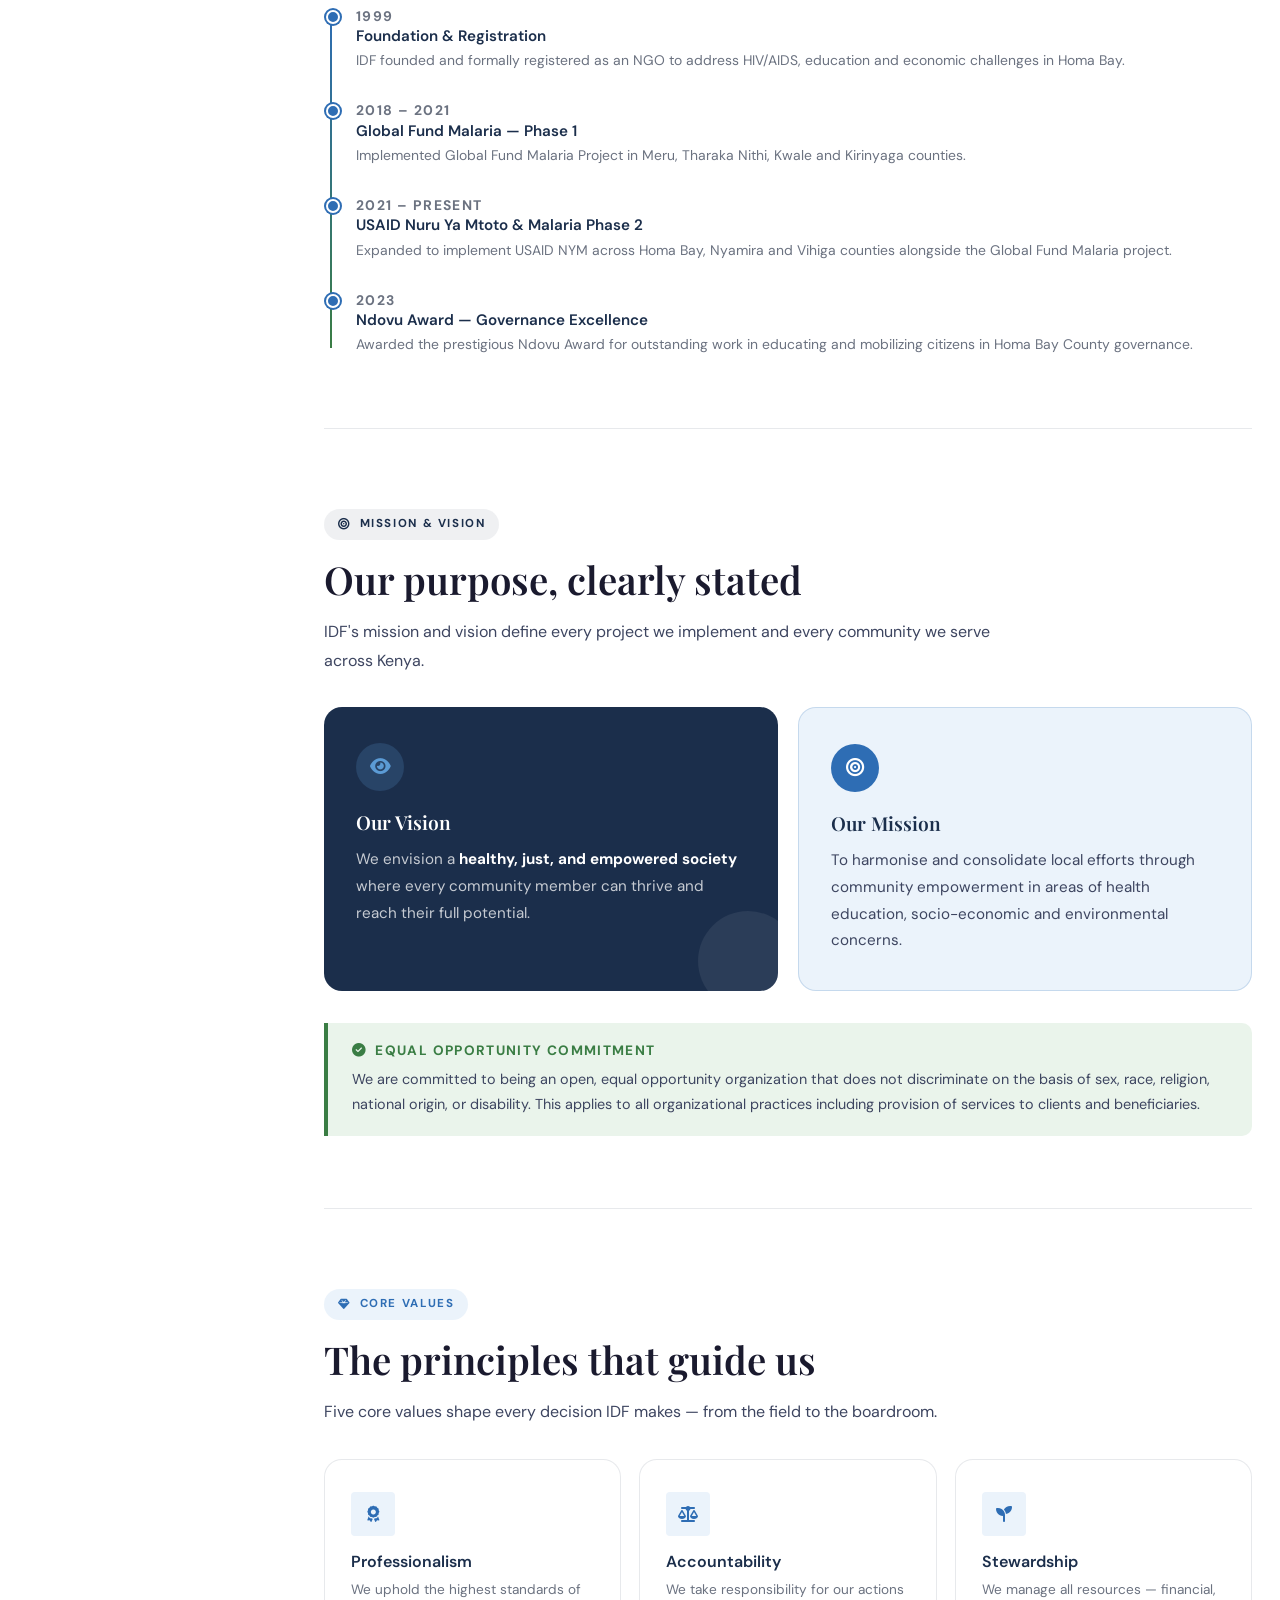
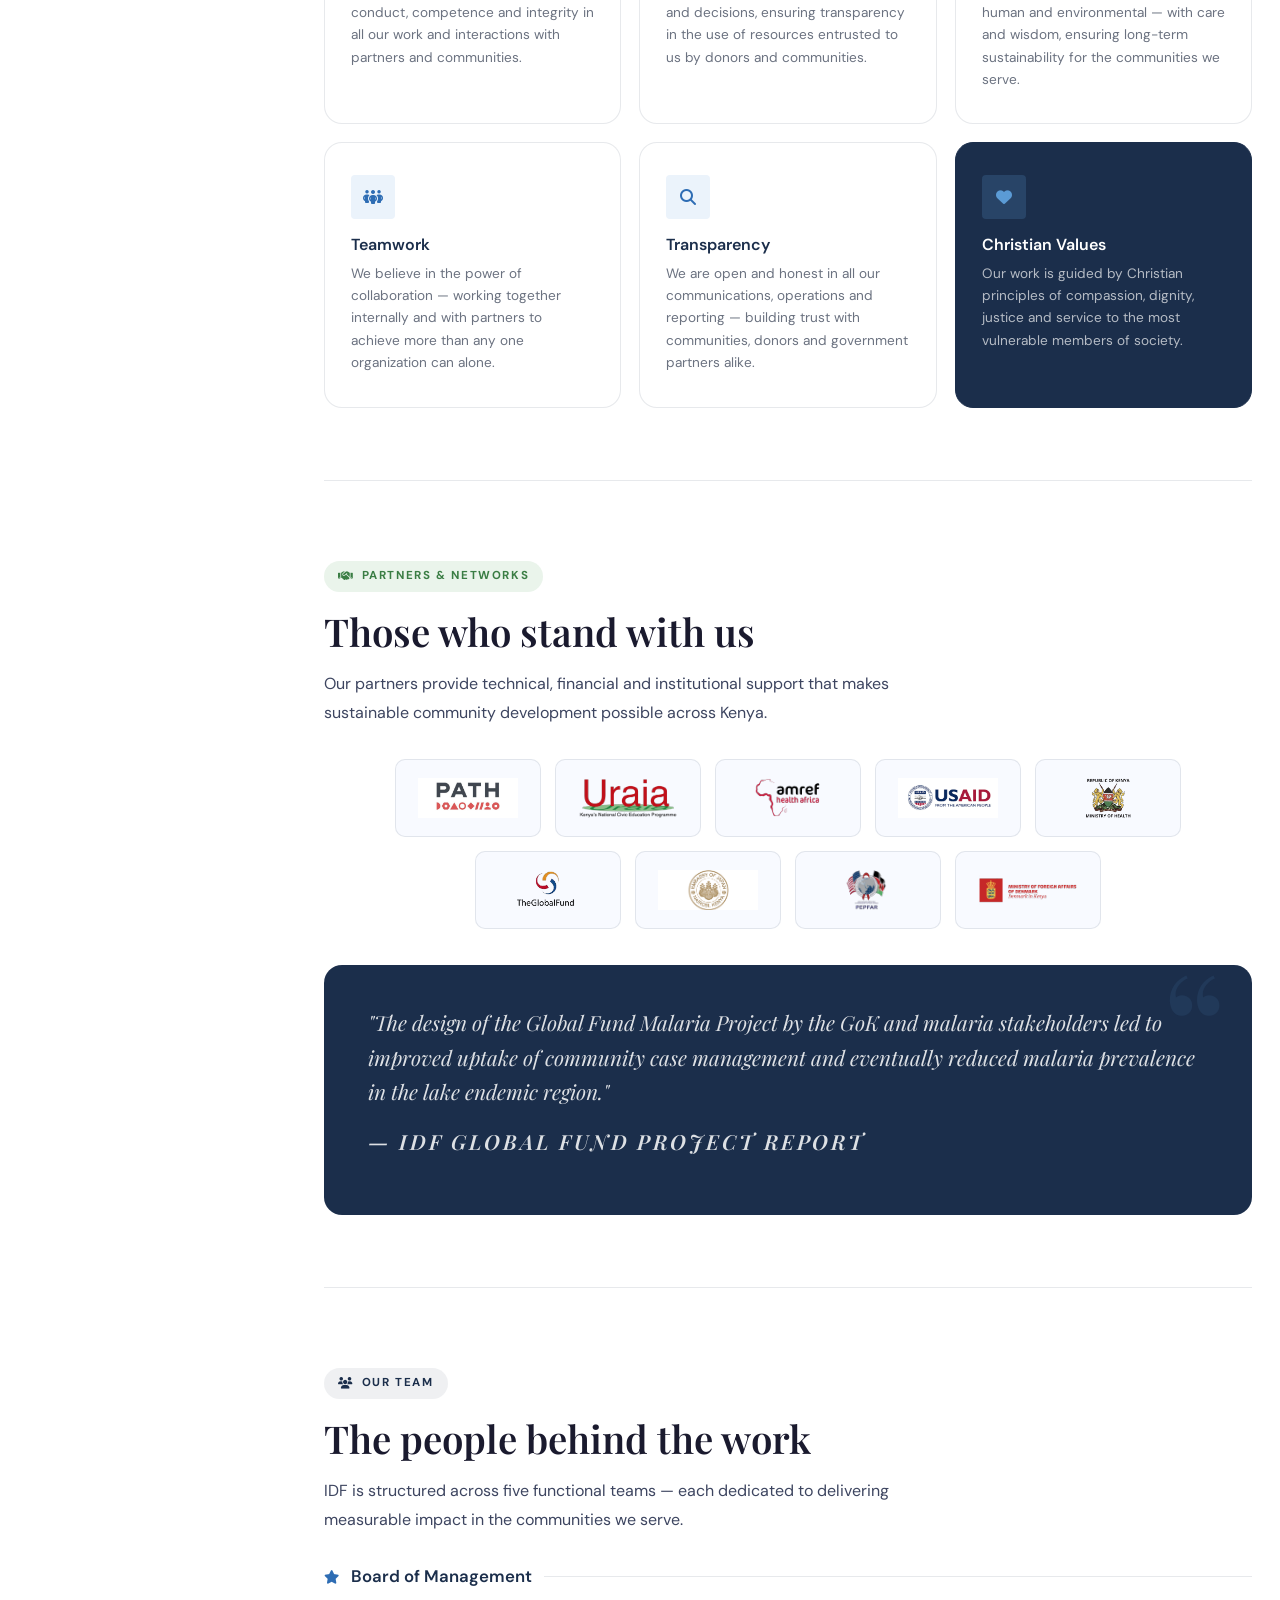
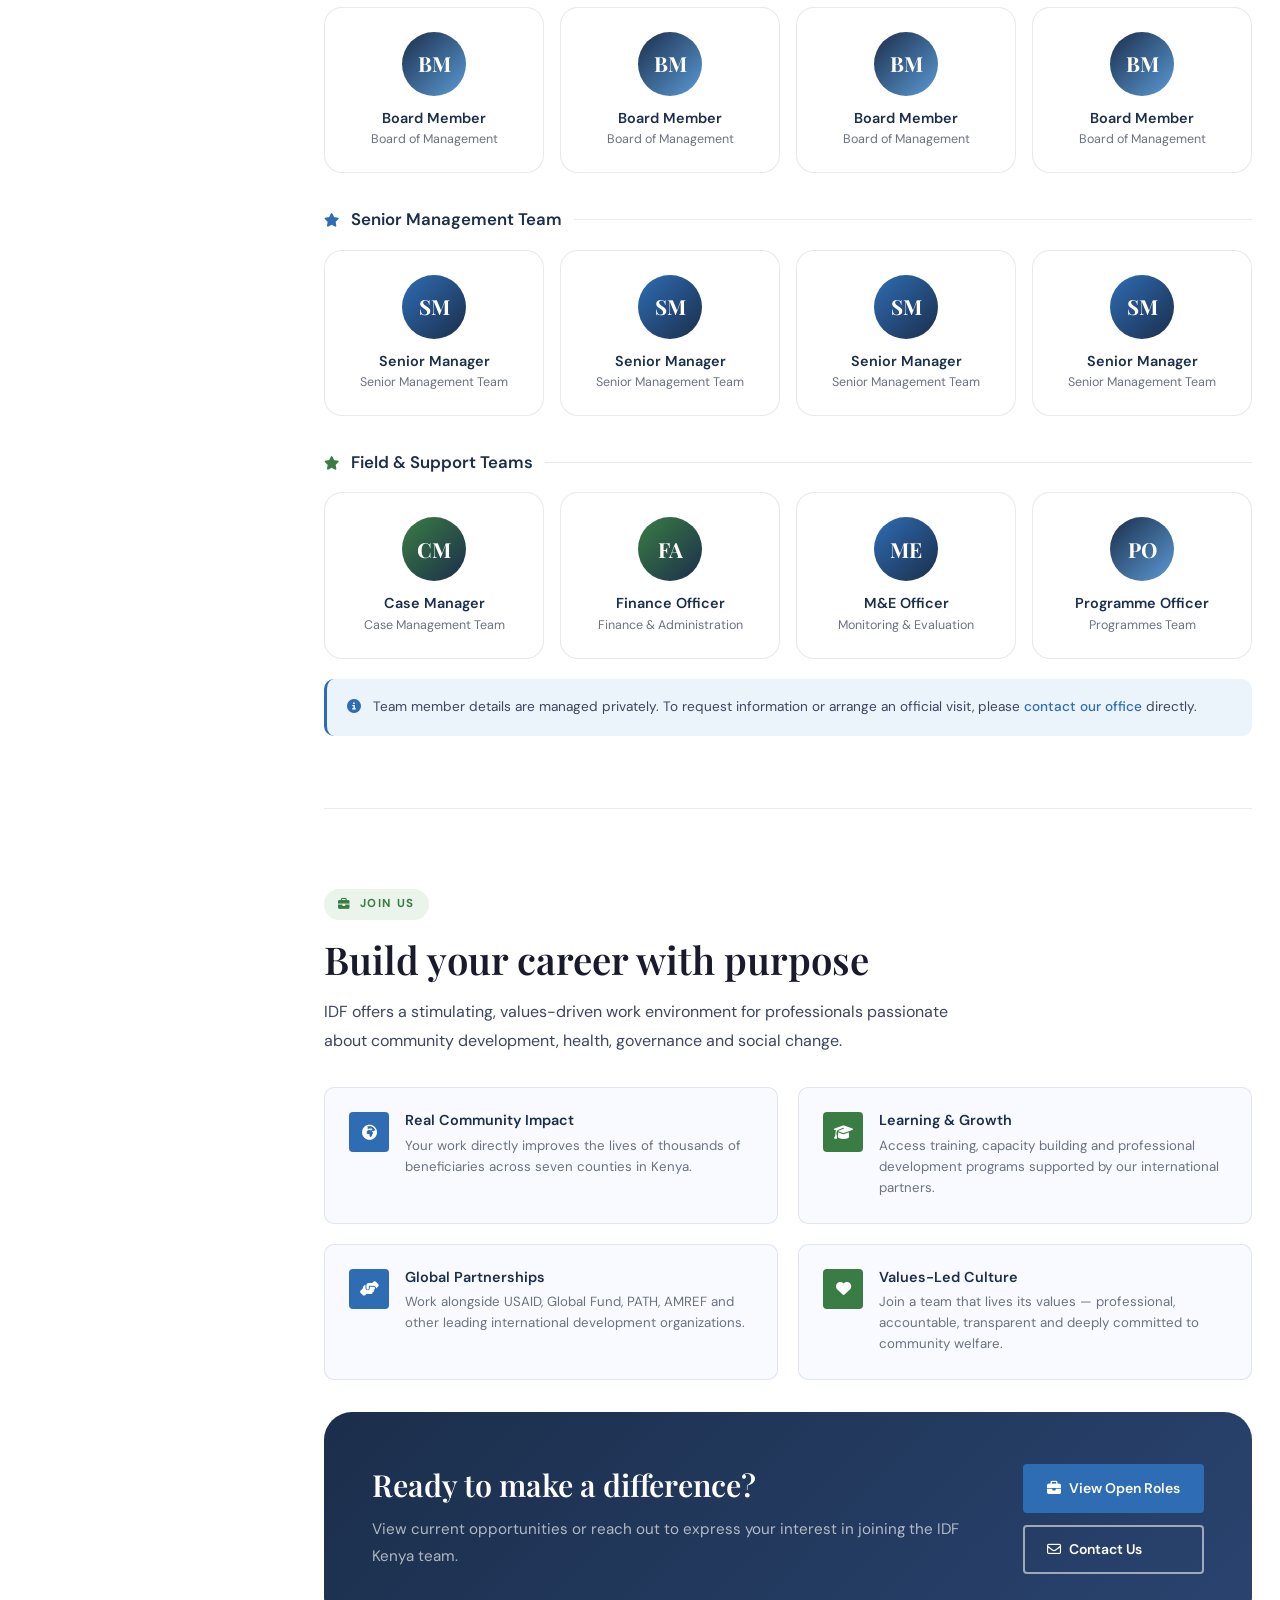
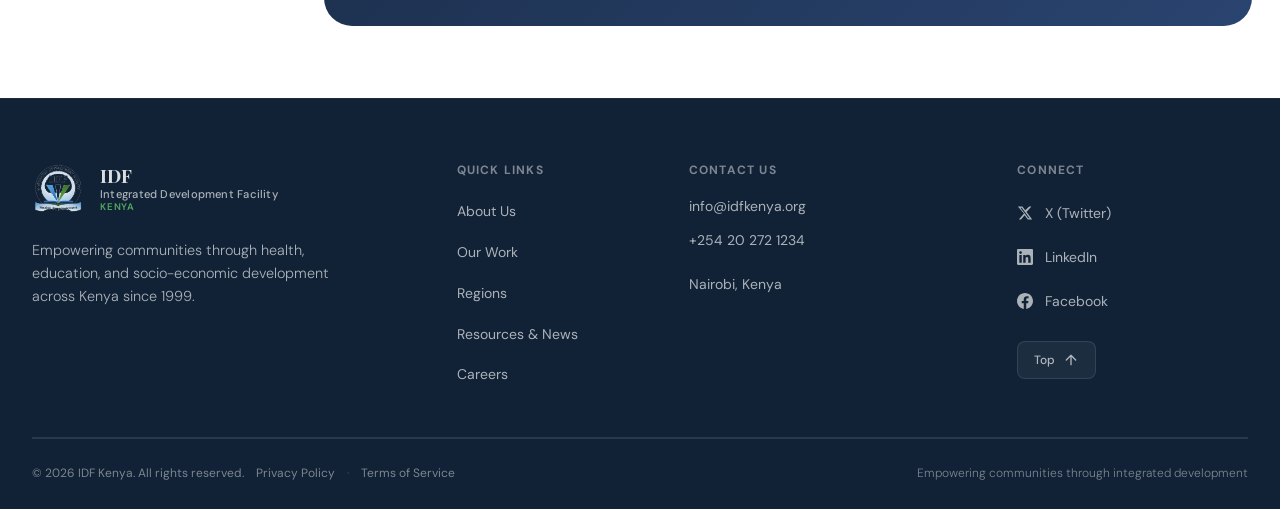
==== commit 471fe261: "Update about, contact, ourwork, regions, and resources pages with improved styling and assets" ====
--- a/about.html
+++ b/about.html
@@ -20,7 +20,7 @@
   <link rel="stylesheet" href="css/sections.css">
   <link rel="stylesheet" href="css/sidenav.css">
   <link rel="stylesheet" href="css/about.css">
-  <!-- <link rel="stylesheet" href="css/responsive.css"> -->
+  <link rel="stylesheet" href="css/responsive.css">
 </head>
 
 <body>
--- a/css/styles.css
+++ b/css/styles.css
@@ -1,37 +1,17 @@
 /* =====================================================
-   components.css — IDF Kenya v4.0 (Premium Redesign)
-   Unified component styles for navbar + footer
    styles.css — IDF Kenya v4.2
    Global tokens, navbar, footer, base reset.
-   home.css has been retired — homepage hero tokens
-   are now unified here under the TOKEN BRIDGE in
-   sections.css. No page-specific rules live here.
+   No media queries — all responsive rules in responsive.css.
    ===================================================== */
 
 @import url('https://fonts.googleapis.com/css2?family=Playfair+Display:ital,wght@0,400;0,600;0,700;1,400&family=DM+Sans:opsz,wght@9..40,300;9..40,400;9..40,500;9..40,600;9..40,700&display=swap');
+
 
 /* =====================================================
    DESIGN TOKENS
    ===================================================== */
 :root {
   /* Brand Colors */
-  --idf-navy:         #1B2E4B;
-  --idf-navy-dark:    #0A1424; /* Deepened for premium footer grounding */
-  --idf-blue:         #2E6DB4;
-  --idf-blue-light:   #5B9BD5;
-  --idf-green:        #3A7D44;
-  --idf-green-light:  #52a85f;
-  --idf-white:        #FFFFFF;
-  
-  /* Refined Typography */
-  --font-serif:       'Playfair Display', Georgia, serif;
-  --font-sans:        'DM Sans', system-ui, sans-serif;
-  
-  /* Header */
-  --header-height:    5.5rem;
-  --header-scrolled:  4rem;
-  --header-z:         1000;
-  
   --idf-navy:           #1B2E4B;
   --idf-navy-dark:      #0f1e33;
   --idf-navy-light:     #2a4470;
@@ -46,40 +26,20 @@
 
   /* Typography */
   --font-display:       'Playfair Display', Georgia, serif;
-  --font-serif:         'Playfair Display', Georgia, serif; /* alias */
+  --font-serif:         'Playfair Display', Georgia, serif;
   --font-sans:          'DM Sans', system-ui, sans-serif;
-  --font-body:          'DM Sans', system-ui, sans-serif;   /* alias */
+  --font-body:          'DM Sans', system-ui, sans-serif;
 
   /* Header */
   --header-height:      5.5rem;
   --header-scrolled:    4rem;
   --header-z:           1000;
-  --navbar-height:      72px; /* used by sidenav.css sticky offset */
+  --navbar-height:      72px;
 
   --logo-width-desktop: 170px;
   --logo-height-desktop: 50px;
   --logo-width-tablet:  130px;
   --logo-height-tablet: 40px;
-  
-  /* Container */
-  --container-max:    1280px;
-  --container-pad:    clamp(1.5rem, 5vw, 3rem); /* Increased breathing room */
-  
-  /* Easing & Animations (Apple-like smooth curves) */
-  --ease-out-expo:    cubic-bezier(0.16, 1, 0.3, 1);
-  --ease-in-out-circ: cubic-bezier(0.85, 0, 0.15, 1);
-  --transition-fast:  0.25s var(--ease-out-expo);
-  --transition-mid:   0.4s var(--ease-out-expo);
-  --transition-slow:  0.6s var(--ease-out-expo);
-  
-  /* Footer */
-  --footer-bg:        var(--idf-navy-dark);
-  --footer-text-mid:  rgba(255, 255, 255, 0.65);
-  --footer-text-light: rgba(255, 255, 255, 0.45);
-  --footer-border:    rgba(255, 255, 255, 0.08);
-  --footer-hover:     var(--idf-white);
-}
-
 
   /* Container */
   --container-max:      1280px;
@@ -102,7 +62,7 @@
   --idf-shadow-lg: 0 20px 60px rgba(27, 46, 75, 0.18);
   --idf-shadow-xl: 0 32px 80px rgba(27, 46, 75, 0.26);
 
-  /* Borders */
+  /* Borders & Text */
   --idf-border:    rgba(27, 46, 75, 0.10);
   --idf-text:      #1a1a2e;
   --idf-text-mid:  #3d4560;
@@ -123,34 +83,76 @@
   --footer-hover:      var(--idf-white);
 
   /* Sidenav */
-  --sidenav-width:     240px;
+  --sidenav-width: 240px;
 }
 
 
 /* =====================================================
    RESET & BASE
    ===================================================== */
-*,
-*::before,
-*::after {
-  box-sizing: border-box;
+*, *::before, *::after { box-sizing: border-box; }
+
+html {
+  scroll-behavior: smooth;
+  font-size: 16px;
 }
 
 body {
   margin: 0;
   padding: 0;
+  font-family: var(--font-sans);
+  color: var(--idf-text-mid);
+  background: #fff;
+  line-height: 1.8;
   -webkit-font-smoothing: antialiased;
   -moz-osx-font-smoothing: grayscale;
 }
 
+h1, h2, h3, h4 {
+  font-family: var(--font-display);
+  color: var(--idf-text);
+  line-height: 1.2;
+}
+
+h1 { font-size: clamp(2.4rem, 5vw, 4rem);    font-weight: 700; }
+h2 { font-size: clamp(1.8rem, 3vw, 2.8rem);  font-weight: 600; }
+h3 { font-size: clamp(1.1rem, 2vw, 1.45rem); font-weight: 600; }
+
+p            { margin-bottom: 1rem; }
+p:last-child { margin-bottom: 0; }
+img          { display: block; max-width: 100%; }
+a            { color: inherit; text-decoration: none; transition: color 0.25s; }
+ul           { list-style: none; }
+
+
+/* =====================================================
+   UTILITY CLASSES
+   ===================================================== */
+.sr-only {
+  position: absolute; width: 1px; height: 1px; padding: 0; margin: -1px;
+  overflow: hidden; clip: rect(0, 0, 0, 0); white-space: nowrap; border-width: 0;
+}
+
+.container {
+  width: 100%;
+  max-width: var(--container-max);
+  margin-inline: auto;
+  padding-inline: var(--container-pad);
+}
+
+*:focus-visible {
+  outline: 2px solid var(--idf-green);
+  outline-offset: 4px;
+  border-radius: 2px;
+}
+
+
 /* =====================================================
    HEADER / NAVBAR — PREMIUM GLASS
    ===================================================== */
-
 .site-header {
   position: fixed;
-  top: 0;
-  left: 0;
+  top: 0; left: 0;
   width: 100%;
   z-index: var(--header-z);
   background-color: rgba(255, 255, 255, 0);
@@ -161,7 +163,6 @@
   border-bottom: 1px solid transparent;
 }
 
-/* Scrolled State: Apple-style Frosted Glass */
 .site-header.is-scrolled {
   background-color: rgba(255, 255, 255, 0.85) !important;
   backdrop-filter: blur(24px) saturate(180%);
@@ -180,102 +181,6 @@
   padding-inline: var(--container-pad);
 }
 
-/* =====================================================
-   LOGO WITH TEXT
-   ===================================================== */
-
-  margin: 0;
-  padding: 0;
-}
-
-html {
-  scroll-behavior: smooth;
-  font-size: 16px;
-}
-
-body {
-  font-family: var(--font-sans);
-  color: var(--idf-text-mid);
-  background: #fff;
-  line-height: 1.8;
-  -webkit-font-smoothing: antialiased;
-  -moz-osx-font-smoothing: grayscale;
-}
-
-h1, h2, h3, h4 {
-  font-family: var(--font-display);
-  color: var(--idf-text);
-  line-height: 1.2;
-}
-
-h1 { font-size: clamp(2.4rem, 5vw, 4rem);    font-weight: 700; }
-h2 { font-size: clamp(1.8rem, 3vw, 2.8rem);  font-weight: 600; }
-h3 { font-size: clamp(1.1rem, 2vw, 1.45rem); font-weight: 600; }
-
-p            { margin-bottom: 1rem; }
-p:last-child { margin-bottom: 0; }
-img          { display: block; max-width: 100%; }
-a            { color: inherit; text-decoration: none; transition: color 0.25s; }
-ul           { list-style: none; }
-
-
-/* =====================================================
-   UTILITY CLASSES
-   ===================================================== */
-.sr-only {
-  position: absolute; width: 1px; height: 1px; padding: 0; margin: -1px;
-  overflow: hidden; clip: rect(0, 0, 0, 0); white-space: nowrap; border-width: 0;
-}
-
-.container {
-  width: 100%;
-  max-width: var(--container-max);
-  margin-inline: auto;
-  padding-inline: var(--container-pad);
-}
-
-*:focus-visible {
-  outline: 2px solid var(--idf-green);
-  outline-offset: 4px;
-  border-radius: 2px;
-}
-
-
-/* =====================================================
-   HEADER / NAVBAR — PREMIUM GLASS
-   ===================================================== */
-.site-header {
-  position: fixed;
-  top: 0;
-  left: 0;
-  width: 100%;
-  z-index: var(--header-z);
-  background-color: rgba(255, 255, 255, 0);
-  backdrop-filter: blur(0px);
-  -webkit-backdrop-filter: blur(0px);
-  transition: all var(--transition-slow);
-  padding: 1.25rem 0;
-  border-bottom: 1px solid transparent;
-}
-
-.site-header.is-scrolled {
-  background-color: rgba(255, 255, 255, 0.85) !important;
-  backdrop-filter: blur(24px) saturate(180%);
-  -webkit-backdrop-filter: blur(24px) saturate(180%);
-  padding: 0.75rem 0;
-  box-shadow: 0 10px 40px -10px rgba(0, 0, 0, 0.06);
-  border-bottom: 1px solid rgba(0, 0, 0, 0.04);
-}
-
-.nav-inner {
-  display: flex;
-  align-items: center;
-  justify-content: space-between;
-  max-width: var(--container-max);
-  margin-inline: auto;
-  padding-inline: var(--container-pad);
-}
-
 
 /* =====================================================
    LOGO
@@ -289,21 +194,14 @@
   transition: opacity var(--transition-fast), transform var(--transition-fast);
 }
 
-.logo:hover {
-  opacity: 0.9;
-}
-
-.logo:hover        { opacity: 0.9; }
+.logo:hover { opacity: 0.9; }
+
 .logo:focus-visible {
   outline: 2px solid var(--idf-blue-light);
   outline-offset: 6px;
   border-radius: 4px;
 }
 
-.logo__picture {
-  display: flex;
-  align-items: center;
-}
 .logo__picture { display: flex; align-items: center; }
 
 .logo__img {
@@ -315,7 +213,6 @@
   filter: brightness(0) invert(1);
 }
 
-/* Scrolled state scaling */
 .site-header.is-scrolled .logo__img {
   width: calc(var(--logo-width-desktop) * 0.85);
   height: calc(var(--logo-height-desktop) * 0.85);
@@ -329,7 +226,6 @@
 }
 
 .logo__primary {
-  font-family: var(--font-serif);
   font-family: var(--font-display);
   font-size: 1.2rem;
   font-weight: 700;
@@ -360,30 +256,39 @@
   margin-top: 0.1rem;
 }
 
-/* Scrolled state text colors */
 .site-header.is-scrolled .logo__primary { color: var(--idf-navy) !important; font-size: 1.05rem; }
-.site-header.is-scrolled .logo__full { color: var(--idf-navy) !important; font-size: 0.65rem; }
+.site-header.is-scrolled .logo__full    { color: var(--idf-navy) !important; font-size: 0.65rem; }
 .site-header.is-scrolled .logo__tagline { color: var(--idf-green); }
-.site-header.is-scrolled .logo__primary  { color: var(--idf-navy) !important; font-size: 1.05rem; }
-.site-header.is-scrolled .logo__full     { color: var(--idf-navy) !important; font-size: 0.65rem; }
-.site-header.is-scrolled .logo__tagline  { color: var(--idf-green); }
+
+.logo__fallback { display: none; flex-direction: column; gap: 0.15rem; }
+.logo--img-error .logo__img { display: none; }
+.logo--img-error .logo__fallback { display: flex; }
+.logo__fallback-primary {
+  font-family: var(--font-display); font-size: 1.25rem; font-weight: 700;
+  color: inherit; letter-spacing: -0.01em;
+}
+.logo__accent { color: var(--idf-green); }
+.logo__fallback-tag {
+  font-family: var(--font-sans); font-size: 0.65rem; font-weight: 500;
+  letter-spacing: 0.08em; text-transform: uppercase; color: rgba(255,255,255,0.7);
+}
 
 
 /* =====================================================
    DESKTOP NAVIGATION
    ===================================================== */
-
-.desktop-nav__list {
+.desktop-nav {
   display: flex;
   align-items: center;
-  gap: 2.5rem; /* Increased spacing for premium feel */
+  margin-left: auto;
+}
+
 .desktop-nav__list {
   display: flex;
   align-items: center;
   gap: 2.5rem;
   list-style: none;
-  margin: 0;
-  padding: 0;
+  margin: 0; padding: 0;
 }
 
 .nav-link {
@@ -398,64 +303,23 @@
   cursor: pointer;
 }
 
-.site-header.is-scrolled .nav-link {
-  color: var(--idf-navy) !important;
-}
-
-/* Sweeping Underline Animation */
+.site-header.is-scrolled .nav-link { color: var(--idf-navy) !important; }
+
 .nav-link::after {
   content: '';
   position: absolute;
-  bottom: 0;
-  left: 0;
-  width: 100%;
-  height: 1px; /* Thinner, more elegant */
+  bottom: 0; left: 0;
+  width: 100%; height: 1px;
   background: var(--idf-green-light);
   transform: scaleX(0);
   transform-origin: right center;
   transition: transform 0.4s var(--ease-out-expo);
 }
 
-.site-header.is-scrolled .nav-link::after {
-  background: var(--idf-green);
-}
+.site-header.is-scrolled .nav-link::after { background: var(--idf-green); }
 
 .nav-link:hover::after,
-.nav-link.is-active::after {
-  transform: scaleX(1);
-  transform-origin: left center;
-}
-
-.nav-link:hover,
-.nav-link.is-active {
-  color: var(--idf-white) !important;
-}
-
-.site-header.is-scrolled .nav-link:hover,
-.site-header.is-scrolled .nav-link.is-active {
-  color: var(--idf-green) !important;
-}
-.site-header.is-scrolled .nav-link { color: var(--idf-navy) !important; }
-
-.nav-link::after {
-  content: '';
-  position: absolute;
-  bottom: 0; left: 0;
-  width: 100%;
-  height: 1px;
-  background: var(--idf-green-light);
-  transform: scaleX(0);
-  transform-origin: right center;
-  transition: transform 0.4s var(--ease-out-expo);
-}
-
-.site-header.is-scrolled .nav-link::after { background: var(--idf-green); }
-
-.nav-link:hover::after,
-.nav-link.is-active::after {
-  transform: scaleX(1);
-  transform-origin: left center;
-}
+.nav-link.is-active::after { transform: scaleX(1); transform-origin: left center; }
 
 .nav-link:hover,
 .nav-link.is-active { color: var(--idf-white) !important; }
@@ -463,20 +327,23 @@
 .site-header.is-scrolled .nav-link:hover,
 .site-header.is-scrolled .nav-link.is-active { color: var(--idf-green) !important; }
 
+.nav-link:focus-visible {
+  outline: 2px solid var(--idf-green);
+  outline-offset: 4px;
+  border-radius: 2px;
+}
+
 
 /* =====================================================
    HAMBURGER BUTTON
    ===================================================== */
-
 .hamburger-btn {
   display: none;
   align-items: center;
   justify-content: center;
-  width: 44px;
-  height: 44px;
+  width: 44px; height: 44px;
   background: transparent;
   border: 1px solid rgba(255, 255, 255, 0.2);
-  border-radius: 50%; /* Circle for premium feel */
   border-radius: 50%;
   cursor: pointer;
   color: var(--idf-white);
@@ -489,15 +356,8 @@
   border-color: rgba(255, 255, 255, 0.4);
 }
 
-.site-header.is-scrolled .hamburger-btn {
-  color: var(--idf-navy);
-  border-color: rgba(0, 0, 0, 0.1);
-}
-
-.site-header.is-scrolled .hamburger-btn:hover {
-  background: rgba(0, 0, 0, 0.04);
-  border-color: rgba(0, 0, 0, 0.2);
-}
+.site-header.is-scrolled .hamburger-btn { color: var(--idf-navy); border-color: rgba(0,0,0,0.1); }
+.site-header.is-scrolled .hamburger-btn:hover { background: rgba(0,0,0,0.04); border-color: rgba(0,0,0,0.2); }
 
 .hamburger-btn[aria-expanded="true"] {
   background: var(--idf-green);
@@ -510,18 +370,6 @@
   transform-origin: center;
 }
 
-.hamburger-btn[aria-expanded="true"] .hamburger-line--top {
-  transform: translateY(5px) rotate(45deg);
-}
-
-.hamburger-btn[aria-expanded="true"] .hamburger-line--mid {
-  opacity: 0;
-  transform: scaleX(0);
-}
-
-.hamburger-btn[aria-expanded="true"] .hamburger-line--bottom {
-  transform: translateY(-5px) rotate(-45deg);
-}
 .hamburger-btn[aria-expanded="true"] .hamburger-line--top    { transform: translateY(5px) rotate(45deg); }
 .hamburger-btn[aria-expanded="true"] .hamburger-line--mid    { opacity: 0; transform: scaleX(0); }
 .hamburger-btn[aria-expanded="true"] .hamburger-line--bottom { transform: translateY(-5px) rotate(-45deg); }
@@ -530,12 +378,6 @@
 /* =====================================================
    MOBILE DRAWER
    ===================================================== */
-
-.mobile-drawer {
-  position: absolute;
-  top: 100%;
-  left: 0;
-  right: 0;
 .mobile-drawer {
   position: absolute;
   top: 100%; left: 0; right: 0;
@@ -549,7 +391,9 @@
   visibility: hidden;
   opacity: 0;
   transition: max-height 0.5s var(--ease-out-expo), opacity 0.4s ease, visibility 0.5s;
+  isolation: isolate;
   z-index: calc(var(--header-z) - 1);
+  -webkit-overflow-scrolling: touch;
 }
 
 .mobile-drawer.is-open {
@@ -577,26 +421,9 @@
   text-decoration: none;
   border-bottom: 1px solid rgba(0, 0, 0, 0.04);
   transition: transform var(--transition-fast), color var(--transition-fast);
-}
-
-.mobile-nav-link:last-child {
-  border-bottom: none;
-}
-
-.mobile-nav-link:hover {
-  color: var(--idf-green) !important;
-  transform: translateX(8px);
-}
-
-.mobile-nav-link.is-active {
-  color: var(--idf-green) !important;
-  font-weight: 600;
-}
-
-.mobile-nav-dot {
-  display: inline-block;
-  width: 6px;
-  height: 6px;
+  min-height: 52px;
+}
+
 .mobile-nav-link:last-child    { border-bottom: none; }
 .mobile-nav-link:hover         { color: var(--idf-green) !important; transform: translateX(8px); }
 .mobile-nav-link.is-active     { color: var(--idf-green) !important; font-weight: 600; }
@@ -609,23 +436,6 @@
   transition: background var(--transition-fast);
 }
 
-.mobile-nav-link.is-active .mobile-nav-dot {
-  background: var(--idf-green);
-}
-
-/* =====================================================
-   FOOTER
-   ===================================================== */
-
-.site-footer {
-  background: var(--footer-bg);
-  font-family: var(--font-sans);
-  position: relative;
-  margin-top: auto;
-  color: var(--idf-white);
-  border-top: 1px solid rgba(255,255,255,0.05);
-}
-
 .mobile-nav-link.is-active .mobile-nav-dot { background: var(--idf-green); }
 
 
@@ -648,7 +458,6 @@
   padding: 5rem 0 4rem;
 }
 
-/* Brand Column */
 .footer-brand {
   display: flex;
   flex-direction: column;
@@ -656,54 +465,29 @@
   max-width: 320px;
 }
 
-.footer-logo-link {
-  display: inline-flex;
-  text-decoration: none;
-}
 .footer-logo-link { display: inline-flex; text-decoration: none; }
 
 .footer-logo__img {
-  width: 170px;
-  height: auto;
-  opacity: 0.95;
+  width: 170px; height: auto; opacity: 0.95;
   transition: opacity var(--transition-fast);
 }
-
-.footer-logo-link:hover .footer-logo__img {
-  opacity: 1;
-}
 .footer-logo-link:hover .footer-logo__img { opacity: 1; }
 
 .footer-tagline {
-  font-size: 0.9375rem;
-  line-height: 1.7;
-  color: var(--footer-text-mid);
-  margin: 0;
-  font-weight: 300;
-}
-
-/* Headings */
+  font-size: 0.9375rem; line-height: 1.7;
+  color: var(--footer-text-mid); margin: 0; font-weight: 300;
+}
+
 .footer-heading {
   font-family: var(--font-sans);
-  font-size: 0.75rem;
-  font-weight: 600;
-  letter-spacing: 0.15em;
-  text-transform: uppercase;
-  color: var(--idf-white);
-  margin: 0 0 1.5rem 0;
-}
-
-/* Lists & Links */
+  font-size: 0.75rem; font-weight: 600;
+  letter-spacing: 0.15em; text-transform: uppercase;
+  color: var(--idf-white); margin: 0 0 1.5rem 0;
+}
+
 .footer-nav-list {
-  list-style: none;
-  margin: 0;
-  padding: 0;
-.footer-nav-list {
-  list-style: none;
-  margin: 0; padding: 0;
-  display: flex;
-  flex-direction: column;
-  gap: 1rem;
+  list-style: none; margin: 0; padding: 0;
+  display: flex; flex-direction: column; gap: 1rem;
 }
 
 .footer-link,
@@ -713,25 +497,24 @@
   color: var(--footer-text-mid);
   text-decoration: none;
   transition: all var(--transition-fast);
-  display: inline-flex;
-  align-items: center;
+  display: inline-flex; align-items: center;
   font-weight: 400;
 }
 
 .footer-link:hover,
-.social-link:hover {
-  color: var(--footer-hover);
-  transform: translateX(4px);
-}
-
-/* Contact Specifics */
 .social-link:hover { color: var(--footer-hover); transform: translateX(4px); }
+
+.footer-link--contact {
+  display: inline-flex; align-items: center; gap: 0.5rem;
+  font-size: 0.875rem; color: var(--footer-text-mid);
+  text-decoration: none; transition: color var(--transition-fast);
+}
+.footer-link--contact:hover { color: var(--footer-hover); }
+.footer-link__text { line-height: 1.4; }
 
 .footer-address {
   font-style: normal;
-  display: flex;
-  flex-direction: column;
-  gap: 1rem;
+  display: flex; flex-direction: column; gap: 1rem;
 }
 
 .footer-address-text {
@@ -741,28 +524,24 @@
 }
 
 .social-links {
-  display: flex;
-  flex-direction: column;
-  gap: 1rem;
-  margin-bottom: 2.5rem;
-}
-
-/* Elegant Back to Top */
+  display: flex; flex-direction: column;
+  gap: 1rem; margin-bottom: 2.5rem;
+}
+
+.social-link { gap: 0.75rem; padding: 0.5rem 0; }
+.social-link svg { flex-shrink: 0; }
+.social-link-label { line-height: 1; }
+
 .back-to-top {
-  display: inline-flex;
-  align-items: center;
-  gap: 0.75rem;
+  display: inline-flex; align-items: center; gap: 0.75rem;
   padding: 0.75rem 1.25rem;
   background: rgba(255, 255, 255, 0.03);
   border: 1px solid var(--footer-border);
-  border-radius: 40px; /* Pill shape */
   border-radius: 40px;
   color: var(--footer-text-mid);
   font-family: var(--font-sans);
-  font-size: 0.8125rem;
-  font-weight: 500;
-  cursor: pointer;
-  transition: all var(--transition-fast);
+  font-size: 0.8125rem; font-weight: 500;
+  cursor: pointer; transition: all var(--transition-fast);
   width: fit-content;
 }
 
@@ -774,24 +553,11 @@
   box-shadow: 0 10px 20px rgba(0,0,0,0.2);
 }
 
-.back-to-top__icon {
-  transition: transform var(--transition-fast);
-}
-
-.back-to-top:hover .back-to-top__icon {
-  transform: translateY(-2px);
-}
-
-/* Footer Bottom Bar */
-  box-shadow: 0 10px 20px rgba(0, 0, 0, 0.2);
-}
-
 .back-to-top__icon { transition: transform var(--transition-fast); }
 .back-to-top:hover .back-to-top__icon { transform: translateY(-2px); }
 
 .footer-bottom {
-  display: flex;
-  align-items: center;
+  display: flex; align-items: center;
   justify-content: space-between;
   padding: 2rem 0;
   border-top: 1px solid var(--footer-border);
@@ -800,131 +566,25 @@
 }
 
 .footer-bottom-left {
-  display: flex;
-  align-items: center;
-  gap: 1.5rem;
-  flex-wrap: wrap;
+  display: flex; align-items: center;
+  gap: 1.5rem; flex-wrap: wrap;
 }
 
 .footer-legal-links {
-  display: flex;
-  align-items: center;
-  gap: 1rem;
+  display: flex; align-items: center; gap: 1rem;
 }
 
 .footer-legal-link {
-  color: var(--footer-text-light);
-  text-decoration: none;
+  color: var(--footer-text-light); text-decoration: none;
   transition: color var(--transition-fast);
 }
-
-.footer-legal-link:hover {
-  color: var(--footer-hover);
-}
-
-.footer-separator {
-  color: rgba(255,255,255,0.2);
-}
-
-.footer-bottom-right {
-  margin: 0;
-  font-weight: 300;
-}
-
-/* =====================================================
-   RESPONSIVE BREAKPOINTS
-   ===================================================== */
-
-@media (max-width: 1024px) {
-  .desktop-nav__list { gap: 1.5rem; }
-  .nav-link { font-size: 0.8125rem; }
-  
 .footer-legal-link:hover { color: var(--footer-hover); }
-.footer-separator        { color: rgba(255, 255, 255, 0.2); }
+.footer-separator        { color: rgba(255,255,255,0.2); }
 .footer-bottom-right     { margin: 0; font-weight: 300; }
 
-
-/* =====================================================
-   RESPONSIVE — navbar & footer
-   ===================================================== */
-@media (max-width: 1024px) {
-  .desktop-nav__list { gap: 1.5rem; }
-  .nav-link          { font-size: 0.8125rem; }
-
-  .footer-grid {
-    grid-template-columns: repeat(2, 1fr);
-    gap: 3rem 2rem;
-  }
-  
-
-  .footer-brand { max-width: 100%; }
-}
-
-@media (max-width: 820px) {
-  .desktop-nav { display: none; }
-  .hamburger-btn { display: flex; }
-  
-  .logo__full { display: none; }
-  .logo__tagline { font-size: 0.55rem; letter-spacing: 0.1em; }
-  .logo__primary { font-size: 1.1rem; }
-  .site-header.is-scrolled .logo__primary { font-size: 1rem; }
-  
-  .footer-grid {
-    grid-template-columns: 1fr;
-    gap: 3rem;
-    padding: 4rem 0 3rem;
-  }
-  
-  .footer-brand, .footer-links, .footer-contact, .footer-social {
-    align-items: flex-start;
-  }
-  
-  .footer-bottom {
-    flex-direction: column;
-    align-items: flex-start;
-    gap: 1.5rem;
-  }
-  .desktop-nav   { display: none; }
-  .hamburger-btn { display: flex; }
-
-  .logo__full    { display: none; }
-  .logo__tagline { font-size: 0.55rem; letter-spacing: 0.1em; }
-  .logo__primary { font-size: 1.1rem; }
-  .site-header.is-scrolled .logo__primary { font-size: 1rem; }
-
-  .footer-grid { grid-template-columns: 1fr; gap: 3rem; padding: 4rem 0 3rem; }
-
-  .footer-brand,
-  .footer-links,
-  .footer-contact,
-  .footer-social { align-items: flex-start; }
-
-  .footer-bottom { flex-direction: column; align-items: flex-start; gap: 1.5rem; }
-}
-
-@media (max-width: 480px) {
-  .logo__tagline { display: none; }
-  .logo__img { width: 120px; }
-  .site-header.is-scrolled .logo__img { width: 110px; }
-  
-  .footer-grid { padding: 3rem 0 2rem; }
-  .footer-bottom-left { flex-direction: column; align-items: flex-start; gap: 0.75rem; }
-  .footer-legal-links { flex-wrap: wrap; }
-}
-
-/* =====================================================
-   UTILITY CLASSES
-   ===================================================== */
-.sr-only {
-  position: absolute; width: 1px; height: 1px; padding: 0; margin: -1px;
-  overflow: hidden; clip: rect(0, 0, 0, 0); white-space: nowrap; border-width: 0;
-}
-.container { width: 100%; max-width: var(--container-max); margin-inline: auto; padding-inline: var(--container-pad); }
-*:focus-visible { outline: 2px solid var(--idf-green); outline-offset: 4px; border-radius: 2px; }
-  .logo__img     { width: 120px; }
-  .site-header.is-scrolled .logo__img { width: 110px; }
-
-  .footer-grid         { padding: 3rem 0 2rem; }
-  .footer-bottom-left  { flex-direction: column; align-items: flex-start; gap: 0.75rem; }
-  .footer-legal-links  { flex-wrap: wrap; }
-}
+.component-fallback {
+  padding: 2rem; text-align: center;
+  background: var(--idf-cream); border: 1px solid #ddd; margin: 1rem;
+}
+.component-fallback a { color: var(--idf-green); text-decoration: none; }
+.component-fallback a:hover { text-decoration: underline; }
--- a/css/components.css
+++ b/css/components.css
@@ -2,7 +2,7 @@
    components.css — IDF Kenya v3.0
    Unified component styles for navbar + footer
    Fixed for root-level HTML files (all .html at root)
-   
+
    Key improvements:
      · Glass navigation effect (transparent to blurred white on scroll)
      · Fixed asset paths (../assets/ instead of /assets/)
@@ -17,7 +17,6 @@
    ===================================================== */
 
 @import url('https://fonts.googleapis.com/css2?family=Playfair+Display:ital,wght@0,400;0,600;0,700;1,400&family=DM+Sans:wght@300;400;500;600;700&display=swap');
-
 
 /* =====================================================
    DESIGN TOKENS
@@ -36,7 +35,7 @@
   --idf-gray-light:   #F5F7FA;
   --idf-gray-mid:     #6B7280;
   --idf-gray-dark:    #374151;
-  
+
   /* Header */
   --header-height:    4.5rem;
   --header-z:         1000;
@@ -44,17 +43,17 @@
   --logo-height-desktop: 54px;
   --logo-width-tablet: 140px;
   --logo-height-tablet: 42px;
-  
+
   /* Container */
   --container-max:    1280px;
   --container-pad:    clamp(1rem, 5vw, 2rem);
-  
+
   /* Transitions */
   --transition-fast:  0.2s ease;
   --transition-mid:   0.3s ease;
   --transition-slow:  0.4s ease;
   --transition-drawer: 0.35s cubic-bezier(0.4, 0, 0.2, 1);
-  
+
   /* Footer */
   --footer-bg:        #112236;
   --footer-text:      rgba(255, 255, 255, 0.85);
@@ -64,7 +63,6 @@
   --footer-hover:     #52a85f;
 }
 
-
 /* =====================================================
    RESET & BASE
    ===================================================== */
@@ -78,7 +76,6 @@
   margin: 0;
   padding: 0;
 }
-
 
 /* =====================================================
    HEADER / NAVBAR — GLOBAL GLASS NAVIGATION
@@ -90,12 +87,13 @@
   left: 0;
   width: 100%;
   z-index: var(--header-z);
-  background-color: rgba(255, 255, 255, 0); /* Start Transparent */
-  backdrop-filter: blur(0px);
-  -webkit-backdrop-filter: blur(0px);
+  background-color: rgba(255, 255, 255, 0.97);
+  backdrop-filter: blur(12px);
+  -webkit-backdrop-filter: blur(12px);
   transition: all 0.4s cubic-bezier(0.4, 0, 0.2, 1);
-  padding: 20px 0;
-  border-bottom: none;
+  padding: 16px 0;
+  border-bottom: 1px solid rgba(0, 0, 0, 0.06);
+  box-shadow: 0 2px 12px rgba(0, 0, 0, 0.05);
 }
 
 /* Scrolled State (Triggered by components.js) */
@@ -140,7 +138,6 @@
   transition: height var(--transition-mid);
 }
 
-
 /* =====================================================
    LOGO WITH TEXT
    ===================================================== */
@@ -178,12 +175,12 @@
   display: block;
   object-fit: contain;
   transition: width var(--transition-mid), height var(--transition-mid);
-  filter: brightness(0) invert(1); /* White on transparent hero */
-}
-
-/* Scrolled state - logo becomes navy */
+  filter: none;
+}
+
+/* Scrolled state - logo retains original colours */
 .site-header.is-scrolled .logo__img {
-  filter: none; /* Original colors when scrolled */
+  filter: none;
 }
 
 /* Logo Text Container */
@@ -199,7 +196,7 @@
   font-family: 'Playfair Display', Georgia, serif;
   font-size: 1.15rem;
   font-weight: 700;
-  color: #FFFFFF !important;
+  color: var(--idf-navy) !important;
   letter-spacing: -0.01em;
   line-height: 1.2;
   transition: font-size var(--transition-mid), color var(--transition-mid);
@@ -210,7 +207,7 @@
   font-family: 'DM Sans', system-ui, sans-serif;
   font-size: 0.7rem;
   font-weight: 500;
-  color: #FFFFFF !important;
+  color: var(--idf-navy) !important;
   letter-spacing: 0.02em;
   line-height: 1.3;
   white-space: nowrap;
@@ -229,7 +226,7 @@
   transition: font-size var(--transition-mid), color var(--transition-mid);
 }
 
-/* Scrolled state text colors (navy) */
+/* Scrolled state text colors */
 .site-header.is-scrolled .logo__primary,
 .site-header.is-scrolled .logo__full {
   color: var(--idf-navy) !important;
@@ -275,7 +272,6 @@
   color: rgba(255, 255, 255, 0.7);
 }
 
-
 /* =====================================================
    DESKTOP NAVIGATION
    ===================================================== */
@@ -283,17 +279,24 @@
 .desktop-nav {
   display: flex;
   align-items: center;
+  margin-left: auto;
+}
+
+.desktop-nav__list {
+  display: flex;
+  align-items: center;
   gap: 2rem;
-  margin-left: auto;
-}
-
-/* Default: White text over hero */
+  list-style: none;
+  margin: 0;
+  padding: 0;
+}
+
 .nav-link {
   position: relative;
   font-family: 'DM Sans', system-ui, sans-serif;
   font-size: 0.875rem;
   font-weight: 500;
-  color: #FFFFFF !important;
+  color: var(--idf-navy) !important;
   text-decoration: none;
   padding: 0.5rem 0;
   transition: color var(--transition-fast);
@@ -342,7 +345,6 @@
   border-radius: 2px;
 }
 
-
 /* =====================================================
    CTA BUTTON
    ===================================================== */
@@ -388,7 +390,6 @@
   flex-shrink: 0;
 }
 
-
 /* =====================================================
    HAMBURGER BUTTON (Mobile Only)
    ===================================================== */
@@ -401,17 +402,17 @@
   min-height: 44px;
   padding: 0.5rem;
   background: none;
-  border: 1px solid rgba(255, 255, 255, 0.3);
+  border: 1px solid rgba(0, 0, 0, 0.2);
   border-radius: 8px;
   cursor: pointer;
-  color: #FFFFFF;
+  color: var(--idf-navy);
   flex-shrink: 0;
   transition: all var(--transition-fast);
 }
 
 .hamburger-btn:hover {
-  background: rgba(255, 255, 255, 0.1);
-  border-color: rgba(255, 255, 255, 0.5);
+  background: rgba(0, 0, 0, 0.05);
+  border-color: rgba(0, 0, 0, 0.35);
 }
 
 /* Scrolled state hamburger */
@@ -459,9 +460,8 @@
   transform: rotate(-45deg) translate(5px, -5px);
 }
 
-
-/* =====================================================
-   MOBILE DRAWER — REFACTORED FOR GLASS EFFECT
+/* =====================================================
+   MOBILE DRAWER — GLASS EFFECT
    ===================================================== */
 
 .mobile-drawer {
@@ -478,6 +478,7 @@
   overflow: hidden;
   visibility: hidden;
   transition: max-height var(--transition-drawer), visibility var(--transition-drawer);
+  isolation: isolate;
   z-index: calc(var(--header-z) - 1);
 }
 
@@ -545,7 +546,6 @@
   background: var(--idf-green);
 }
 
-
 /* =====================================================
    FOOTER
    ===================================================== */
@@ -579,24 +579,84 @@
   gap: 1rem;
 }
 
+/* ── Footer Logo ────────────────────────────────────────────
+   FIX: The previous approach used filter:brightness(0)invert(1)
+   which turns the entire image — including any opaque background
+   rect inside the SVG — to solid white, producing a blank white
+   box. The fix mirrors the navbar exactly:
+     • Show the image with filter:none (original colours)
+     • Add a text block (.footer-logo__text) for IDF / subtitle /
+       tagline so the brand is always visible even if the image
+       path fails
+     • Adapt text colours for the dark footer background
+   ─────────────────────────────────────────────────────────── */
+
 .footer-logo-link {
   display: inline-flex;
+  align-items: center;
+  gap: 0.75rem;
   text-decoration: none;
   margin-bottom: 0.5rem;
-}
-
+  opacity: 1;
+  transition: opacity var(--transition-fast);
+}
+
+.footer-logo-link:hover {
+  opacity: 0.85;
+}
+
+/* FIX: was filter:brightness(0)invert(1) — collapsed all pixels to
+   solid white, making the logo invisible on the dark footer.
+   Now uses filter:none so the SVG renders in its original colours,
+   exactly matching the technique used for .logo__img in the navbar. */
 .footer-logo__img {
-  width: 180px;
-  height: auto;
+  width: 52px;
+  height: 52px;
   display: block;
-  filter: brightness(0) invert(1);
+  object-fit: contain;
+  filter: none;
+  flex-shrink: 0;
   transition: opacity var(--transition-fast);
 }
 
-.footer-logo-link:hover .footer-logo__img {
-  opacity: 0.85;
-}
-
+/* Text block — mirrors .logo__text in navbar, re-coloured for dark bg */
+.footer-logo__text {
+  display: flex;
+  flex-direction: column;
+  line-height: 1.2;
+  margin-left: 0.25rem;
+}
+
+.footer-logo__primary {
+  font-family: 'Playfair Display', Georgia, serif;
+  font-size: 1.15rem;
+  font-weight: 700;
+  color: var(--footer-text);
+  letter-spacing: -0.01em;
+  line-height: 1.2;
+}
+
+.footer-logo__full {
+  font-family: 'DM Sans', system-ui, sans-serif;
+  font-size: 0.7rem;
+  font-weight: 500;
+  color: var(--footer-text-mid);
+  letter-spacing: 0.02em;
+  line-height: 1.3;
+  white-space: nowrap;
+}
+
+.footer-logo__tagline {
+  font-family: 'DM Sans', system-ui, sans-serif;
+  font-size: 0.6rem;
+  font-weight: 600;
+  color: var(--idf-green-light);
+  letter-spacing: 0.08em;
+  text-transform: uppercase;
+  line-height: 1.2;
+}
+
+/* Fallback text block — hidden by default, shown via onerror on <img> */
 .footer-logo__fallback {
   display: none;
 }
@@ -682,6 +742,18 @@
   color: var(--footer-text-mid);
 }
 
+.footer-link--contact {
+  display: inline-flex;
+  align-items: center;
+  gap: 0.5rem;
+  font-size: 0.875rem;
+  color: var(--footer-text-mid);
+  text-decoration: none;
+  transition: color var(--transition-fast);
+}
+.footer-link--contact:hover { color: var(--footer-hover); }
+.footer-link__text { line-height: 1.4; }
+
 /* Social Links */
 .footer-social {
   display: flex;
@@ -761,7 +833,7 @@
   flex-wrap: wrap;
   gap: 1rem;
   padding: 1.5rem 0;
-  border-bottom: 1px solid var(--footer-border);
+  border-top: 1px solid var(--footer-border);
 }
 
 .footer-bottom-left {
@@ -832,168 +904,15 @@
   50% { transform: scale(1.1); }
 }
 
-
 /* =====================================================
    RESPONSIVE BREAKPOINTS
    ===================================================== */
 
 /* Tablet */
-@media (max-width: 1024px) {
-  .desktop-nav {
-    gap: 1.5rem;
-  }
-  
-  .nav-link {
-    font-size: 0.8125rem;
-  }
-  
-  .footer-grid {
-    grid-template-columns: repeat(2, 1fr);
-    gap: 2rem;
-  }
-  
-  .site-header.is-scrolled .logo__img {
-    width: calc(var(--logo-width-tablet) * 0.85);
-    height: calc(var(--logo-height-tablet) * 0.85);
-  }
-  
-  /* Tablet logo text adjustments */
-  .logo__full {
-    font-size: 0.65rem;
-  }
-  
-  .logo__tagline {
-    font-size: 0.55rem;
-  }
-  
-  .site-header.is-scrolled .logo__primary {
-    font-size: 0.9rem;
-  }
-  
-  .site-header.is-scrolled .logo__full {
-    font-size: 0.55rem;
-  }
-}
 
 /* Mobile (Show Hamburger, Hide Desktop Nav) */
-@media (max-width: 820px) {
-  .desktop-nav,
-  .desktop-cta {
-    display: none;
-  }
-  
-  .hamburger-btn {
-    display: flex;
-  }
-  
-  .nav-inner {
-    gap: 1rem;
-  }
-  
-  .logo__img {
-    width: var(--logo-width-tablet);
-    height: var(--logo-height-tablet);
-  }
-  
-  /* Hide full text on mobile, keep IDF + Kenya */
-  .logo__full {
-    display: none;
-  }
-  
-  .logo__tagline {
-    font-size: 0.5rem;
-  }
-  
-  .logo__primary {
-    font-size: 1rem;
-  }
-  
-  .logo {
-    gap: 0.5rem;
-  }
-  
-  .footer-grid {
-    grid-template-columns: 1fr;
-    gap: 2rem;
-    text-align: center;
-  }
-  
-  .footer-brand {
-    align-items: center;
-    text-align: center;
-  }
-  
-  .footer-logo-link {
-    justify-content: center;
-  }
-  
-  .footer-nav-list {
-    align-items: center;
-  }
-  
-  .footer-address {
-    align-items: center;
-  }
-  
-  .social-links {
-    flex-direction: row;
-    justify-content: center;
-    flex-wrap: wrap;
-  }
-  
-  .back-to-top {
-    margin: 0 auto;
-  }
-  
-  .footer-bottom {
-    flex-direction: column;
-    text-align: center;
-  }
-  
-  .footer-bottom-left {
-    justify-content: center;
-  }
-  
-  .footer-legal-links {
-    justify-content: center;
-  }
-}
 
 /* Small Mobile */
-@media (max-width: 480px) {
-  .nav-inner {
-    padding-inline: 1rem;
-  }
-  
-  .logo__img {
-    width: 100px;
-    height: auto;
-  }
-  
-  /* Hide tagline on very small screens, show only IDF */
-  .logo__tagline {
-    display: none;
-  }
-  
-  .logo__primary {
-    font-size: 0.9rem;
-  }
-  
-  .mobile-nav-link {
-    padding: 0.75rem 1rem;
-    font-size: 0.9375rem;
-  }
-  
-  .footer-grid {
-    padding: 2.5rem 0 2rem;
-    gap: 1.75rem;
-  }
-  
-  .footer-logo__img {
-    width: 140px;
-  }
-}
-
 
 /* =====================================================
    UTILITY CLASSES
@@ -1029,7 +948,6 @@
   outline-offset: 2px;
 }
 
-
 /* =====================================================
    FALLBACK STYLES (for when components fail to load)
    ===================================================== */
--- a/css/sections.css
+++ b/css/sections.css
@@ -1,3 +1,6 @@
+/* No media queries — all responsive rules in responsive.css.
+   sections.css — IDF Kenya v4.2 — shared section styles. */
+
 /* ==============================================
    sections.css — IDF Kenya v4.2
    Shared section styles for all pages.
@@ -17,7 +20,6 @@
 
    home.css is no longer linked in index.html.
    ============================================== */
-
 
 /* =====================================================
    TOKEN BRIDGE
@@ -52,7 +54,6 @@
   --max-width:   1180px;
 }
 
-
 /* =====================================================
    HERO SECTION - MATCHING REGIONS.HTML STYLE
    ─────────────────────────────────────────────────────
@@ -61,12 +62,12 @@
 
 .hero {
   position: relative;
-  height: 100vh;            /* Full viewport height — fills the entire screen */
-  min-height: 620px;        /* Floor so content never crushes on tiny screens */
-  display: flex;
-  align-items: flex-end;    /* Content sits at the bottom of the viewport */
+  height: calc(100vh - 72px); /* Full visible height below fixed navbar */
+  min-height: 560px;           /* Floor so content never crushes on tiny screens */
+  display: flex;
+  align-items: center;         /* Vertically centre content so nothing scrolls out of view */
   overflow: hidden;
-  margin-top: 0;            /* No offset — hero starts at top, bg slides behind fixed navbar */
+  margin-top: 72px;            /* Offsets fixed navbar — hero starts below it */
   background-color: #0f1e33; /* Fallback shown until image loads */
 }
 
@@ -105,7 +106,7 @@
   max-width: 1280px;
   width: 100%;
   margin: 0 auto;
-  padding: 0 28px 52px;
+  padding: 24px 28px 32px;
 }
 
 .hero-inner {
@@ -147,7 +148,7 @@
   color: rgba(255, 255, 255, 0.76);
   max-width: 600px;
   line-height: 1.75;
-  margin: 0 0 clamp(25px, 4vh, 40px) 0;
+  margin: 0 0 clamp(16px, 2.5vh, 24px) 0;
 }
 
 /* CTA buttons - matching regions styling */
@@ -188,8 +189,8 @@
   display: flex;
   align-items: flex-start;
   gap: clamp(28px, 5vw, 56px);
-  margin-top: clamp(36px, 6vh, 56px);
-  padding-top: clamp(20px, 3vh, 28px);
+  margin-top: clamp(20px, 3vh, 32px);
+  padding-top: clamp(12px, 2vh, 18px);
   border-top: 1px solid rgba(255, 255, 255, 0.12);
 }
 
@@ -245,7 +246,6 @@
 .hero-sub     { animation: heroFadeUp 0.65s cubic-bezier(0.22, 1, 0.36, 1) 0.52s both; }
 .hero-actions { animation: heroFadeUp 0.65s cubic-bezier(0.22, 1, 0.36, 1) 0.68s both; }
 .hero-impact  { animation: heroFadeUp 0.65s cubic-bezier(0.22, 1, 0.36, 1) 0.85s both; }
-
 
 /* =====================================================
    ABOUT SECTION (index.html)
@@ -350,7 +350,6 @@
   z-index: 0;
 }
 
-
 /* =====================================================
    STATS SECTION
    ===================================================== */
@@ -417,7 +416,6 @@
   letter-spacing: 0.1em;
   color: rgba(255, 255, 255, 0.45);
 }
-
 
 /* =====================================================
    PROJECTS SECTION
@@ -490,7 +488,6 @@
 .project-link::after { content: '→'; transition: transform var(--transition); }
 .project-card:hover .project-link::after { transform: translateX(4px); }
 
-
 /* =====================================================
    QUOTE SECTION
    ===================================================== */
@@ -533,7 +530,6 @@
   color: var(--blue-light);
 }
 
-
 /* =====================================================
    PARTNERS SECTION
    ===================================================== */
@@ -573,7 +569,6 @@
 .partner-item:hover     { opacity: 1; }
 .partner-item:hover img { filter: grayscale(0%); }
 
-
 /* =====================================================
    CTA STRIP
    ===================================================== */
@@ -592,7 +587,6 @@
 .cta-inner h2   { margin-top: 8px; margin-bottom: 16px; }
 .cta-inner p    { margin-bottom: 32px; font-size: 1.05rem; }
 .cta-buttons    { display: flex; gap: 14px; justify-content: center; flex-wrap: wrap; }
-
 
 /* =====================================================
    INNER PAGE HERO (about, ourwork, contact, etc.)
@@ -646,7 +640,6 @@
 .breadcrumb a:hover { color: var(--white); }
 .page-hero-content h1 { color: var(--white); }
 
-
 /* =====================================================
    PAGE CONTENT
    ===================================================== */
@@ -701,7 +694,6 @@
 
 .photo-grid img { width: 100%; height: 220px; object-fit: cover; margin: 0; }
 
-
 /* =====================================================
    INFO BOXES
    ===================================================== */
@@ -716,7 +708,6 @@
 .info-box h4          { color: var(--navy); margin-bottom: 10px; }
 .info-box p,
 .info-box li          { color: var(--text-mid); }
-
 
 /* =====================================================
    CONTACT PAGE
@@ -789,7 +780,6 @@
 
 .form-group textarea { min-height: 130px; resize: vertical; }
 
-
 /* =====================================================
    UTILITY / SHARED COMPONENTS
    ===================================================== */
@@ -819,7 +809,6 @@
 .label-tag--white { color: var(--blue-light) !important; background: rgba(255, 255, 255, 0.12); }
 .label-tag--green { color: var(--green); background: var(--green-pale); }
 
-
 /* =====================================================
    BUTTONS
    ===================================================== */
@@ -872,7 +861,6 @@
   transform: translateY(-2px);
 }
 
-
 /* =====================================================
    SCROLL REVEAL
    ===================================================== */
@@ -884,120 +872,14 @@
 
 .reveal.revealed { opacity: 1; transform: translateY(0); }
 
-
 /* =====================================================
    RESPONSIVE BREAKPOINTS
    ===================================================== */
 
 /* ── ≤ 1100px ── */
-@media (max-width: 1100px) {
-  .about-grid { grid-template-columns: 1fr; gap: 40px; }
-}
 
 /* ── ≤ 992px ── */
-@media (max-width: 992px) {
-  .stats-grid    { grid-template-columns: repeat(2, 1fr); gap: 20px; }
-  .projects-grid { grid-template-columns: 1fr; }
-  .contact-grid  { grid-template-columns: 1fr; gap: 40px; }
-}
 
 /* ── ≤ 768px ── */
-@media (max-width: 768px) {
-  /* Hero — keep full-screen at tablet; min-height floors it */
-  .hero {
-    height: 100vh;
-    min-height: 560px;
-  }
-
-  .hero-inner {
-    text-align: center;
-  }
-
-  .hero-content {
-    text-align: center;
-  }
-
-  .hero-actions {
-    justify-content: center;
-  }
-
-  .hero-sub {
-    max-width: 100%;
-  }
-
-  .hero-impact {
-    gap: 20px;
-    flex-wrap: wrap;
-    justify-content: center;
-  }
-
-  .hero-impact-stat + .hero-impact-stat {
-    padding-left: 20px;
-  }
-
-  .hero-impact-number {
-    font-size: 1.5rem;
-  }
-
-  /* Sections */
-  .about-section        { padding: 60px 0; }
-  .about-image-wrap img { height: 320px; }
-  .award-card           { align-self: flex-start; }
-  .stats-grid           { grid-template-columns: 1fr; gap: 16px; }
-  .stat-card            { padding: 28px 20px; }
-  .projects-section     { padding: 70px 0; }
-  .quote-section        { padding: 70px 0; }
-  .partners-section     { padding: 40px 0; }
-  .partners-logos       { gap: 24px 32px; }
-  .partner-item img     { max-height: 35px; }
-  .cta-section          { padding: 60px 0; }
-  .contact-form         { padding: 28px; }
-}
-
-/* ── ≤ 480px ── */
-@media (max-width: 480px) {
-  /* Hero */
-  .hero h1 {
-    font-size: clamp(1.8rem, 8vw, 2.5rem);
-  }
-
-  .hero-sub {
-    font-size: 0.9rem;
-  }
-
-  .hero-actions {
-    gap: 12px;
-    flex-direction: column;
-  }
-
-  .hero-actions .btn {
-    width: 100%;
-    text-align: center;
-    justify-content: center;
-  }
-
-  .hero-impact {
-    gap: 0;
-    flex-direction: column;
-  }
-
-  .hero-impact-stat + .hero-impact-stat {
-    padding-left: 0;
-    padding-top: 16px;
-    margin-top: 16px;
-    border-left: none;
-    border-top: 1px solid rgba(255, 255, 255, 0.08);
-  }
-
-  .hero-eyebrow {
-    font-size: 0.65rem;
-  }
-
-  /* Sections */
-  .about-section    { padding: 48px 0; }
-  .projects-section { padding: 48px 0; }
-  .quote-section blockquote { font-size: 1.2rem; }
-  .page-hero        { height: 280px; }
-  .photo-grid       { grid-template-columns: 1fr; gap: 12px; }
-  .photo-grid img   { height: 180px; }
-}+
+/* ── ≤ 480px ── */
--- a/css/sidenav.css
+++ b/css/sidenav.css
@@ -1,3 +1,6 @@
+/* No media queries — all responsive rules in responsive.css.
+   sidenav.css — IDF Kenya — Sidenav + mobile tab nav. */
+
 /* =====================================================
    sidenav.css — Unified Side Navigation & Mobile Tabs
    BEM Architecture Component
@@ -150,7 +153,6 @@
   font-size: 0.75rem;
   pointer-events: none;
 }
-
 
 /* -----------------------------------------------------
    MOBILE HORIZONTAL TAB NAV
@@ -214,16 +216,7 @@
   font-weight: 600;
 }
 
-
 /* -----------------------------------------------------
    RESPONSIVE LOGIC (Component-Level Media Queries)
 ----------------------------------------------------- */
-/* Tablet threshold (matches your existing 1099px/1100px logic) */
-@media (max-width: 1100px) {
-  .sidenav { 
-    display: none; 
-  }
-  .mobile-tab-nav { 
-    display: block; 
-  }
-}+/* Tablet threshold (matches your existing 1099px/1100px logic) */
--- a/css/about.css
+++ b/css/about.css
@@ -1,3 +1,6 @@
+/* No media queries — all responsive rules in responsive.css.
+   about.css — IDF Kenya — About page styles. */
+
 /* ================================================
    IDF Kenya — about.css  (v6 — synced to ourwork.css)
    Scoped styles for the About Us long-scroll page.
@@ -22,7 +25,6 @@
      · Responsive rules added for hero at ≤600px (mirrors ourwork.css)
    ================================================ */
 
-
 /* ================================================
    1. BRAND TOKENS
    ================================================ */
@@ -77,7 +79,6 @@
   --r-2xl: 40px;
 }
 
-
 /* ================================================
    2. BASE RESET & GLOBALS
    ================================================ */
@@ -117,7 +118,6 @@
 a            { color: inherit; text-decoration: none; transition: color 0.25s; }
 ul           { list-style: none; }
 
-
 /* ================================================
    3. PAGE LAYOUT WRAPPER
    ================================================ */
@@ -129,7 +129,6 @@
   padding: 0 28px;
   gap: 56px;
 }
-
 
 /* ================================================
    4. PAGE HERO
@@ -230,7 +229,6 @@
   color: #fff;
 }
 
-
 /* ================================================
    5. MAIN CONTENT COLUMN
    ================================================ */
@@ -241,7 +239,6 @@
        hero-to-content transition without affecting inter-section rhythm. */
   padding: 0 0 var(--section-gap);
 }
-
 
 /* ================================================
    6. SHARED SECTION STYLES
@@ -282,7 +279,6 @@
 .section-label-blue  { color: var(--idf-blue);  background: var(--idf-blue-pale); }
 .section-label-green { color: var(--idf-green); background: var(--idf-green-pale); }
 .section-label-navy  { color: var(--idf-navy);  background: rgba(27, 46, 75, 0.07); }
-
 
 /* ================================================
    7. SECTION — OUR HISTORY  (v7 — stacked single-column)
@@ -426,7 +422,6 @@
   line-height: 1.6;
 }
 
-
 /* ================================================
    8. SECTION — MISSION & VISION
    ================================================ */
@@ -517,7 +512,6 @@
   margin: 0;
   line-height: 1.7;
 }
-
 
 /* ================================================
    9. SECTION — CORE VALUES
@@ -611,7 +605,6 @@
   background: linear-gradient(90deg, var(--idf-blue-light), var(--idf-green-light));
 }
 
-
 /* ================================================
    10. SECTION — PARTNERS & NETWORKS
    ================================================ */
@@ -697,7 +690,6 @@
   color: var(--idf-blue-light);
 }
 
-
 /* ================================================
    11. SECTION — OUR TEAM
    ================================================ */
@@ -803,7 +795,6 @@
 .team-note a { color: var(--idf-blue); font-weight: 500; }
 .team-note a:hover { text-decoration: underline; }
 
-
 /* ================================================
    12. SECTION — JOIN US (CAREERS)
    ================================================ */
@@ -887,7 +878,6 @@
   flex-direction: column;
   gap: 12px;
 }
-
 
 /* ================================================
    13. BUTTONS
@@ -940,7 +930,6 @@
   color: #fff;
 }
 
-
 /* ================================================
    14. SCROLL REVEAL UTILITY
    JS adds .visible via IntersectionObserver in main.js.
@@ -972,12 +961,10 @@
 
 .reveal-up.visible { opacity: 1; transform: translateY(0); }
 
-
 /* ================================================
    15. UTILITY
    ================================================ */
 .hide-mobile { display: none; }
-
 
 /* ================================================
    16. RESPONSIVE BREAKPOINTS
@@ -985,92 +972,8 @@
    ================================================ */
 
 /* ── ≤ 1100px — tighten layout gutters ── */
-@media (max-width: 1100px) {
-  .about-layout {
-    padding: 0 20px;
-    gap: 0;
-  }
-
-  .about-main {
-    padding: var(--section-gap-sm) 0;
-  }
-}
 
 /* ── ≤ 960px — stack two-column section layouts ── */
-@media (max-width: 960px) {
-  .mv-cards {
-    grid-template-columns: 1fr;
-  }
-
-  .values-grid {
-    grid-template-columns: repeat(2, 1fr);
-  }
-
-  .team-grid {
-    grid-template-columns: repeat(2, 1fr);
-  }
-
-  .join-grid {
-    grid-template-columns: 1fr;
-  }
-
-  .join-cta-box {
-    grid-template-columns: 1fr;
-    padding: 36px 28px;
-  }
-
-  .join-cta-actions {
-    flex-direction: row;
-    flex-wrap: wrap;
-  }
-}
 
 /* ── ≤ 600px — mobile hero & section adjustments
-        Mirrors ourwork.css @media (max-width: 600px) ── */
-@media (max-width: 600px) {
-  :root {
-    --section-gap:    60px;
-    --section-gap-sm: 48px;
-  }
-
-  .about-hero {
-    height: 340px;            /* matches work-hero mobile height */
-  }
-
-  .about-main {
-    /* Restore normal top padding on mobile — mobile-tab-nav takes over
-       so the tight 36px desktop gap isn't needed here */
-    padding-top: var(--section-gap-sm);
-  }
-
-  .about-hero-nav-pills {
-    display: none;            /* matches work-hero-pills: display none */
-  }
-
-  .history-img {
-    height: auto;
-    max-height: 300px;
-    object-position: center top;
-  }
-
-  .history-img-deco {
-    display: none;            /* decorative offset border clips on mobile */
-  }
-
-  .values-grid {
-    grid-template-columns: 1fr;
-  }
-
-  .team-grid {
-    grid-template-columns: 1fr 1fr;
-  }
-
-  .join-cta-actions {
-    flex-direction: column;
-  }
-
-  .btn-idf-primary,
-  .btn-idf-outline-white {
-    justify-content: center;
-  }
-}+        Mirrors ourwork.css
--- a/css/responsive.css
+++ b/css/responsive.css
@@ -1,203 +1,1555 @@
-/* ==============================================
-   IDF Kenya — responsive.css  (v2 — unified)
-   Contains ALL media queries for the site.
-
-   Load order in <head> (last stylesheet):
-     styles.css -> components.css -> sections.css
-     -> about.css (page-specific) -> responsive.css
-
-   Structure:
-     A. Site-wide / index-page breakpoints
-     B. About-page (.about-hero, .about-layout,
-        .mobile-about-nav, section grids, etc.)
-
-   Breakpoints used:
-     1100px — desktop / tablet threshold (about sidenav)
-      900px — tablet portrait
-      768px — hide-mobile reveal, sections layout
-      600px — mobile about-page
-      480px — mobile index-page
-      420px — extra-small
-   ============================================== */
-
-
-/* ==============================================
-   A. SITE-WIDE / INDEX-PAGE BREAKPOINTS
-   (originally from responsive.css v1)
-   ============================================== */
-
-/* Tablet: <= 1024px */
+/* =============================================================================
+   IDF Kenya — responsive.css  (v3.0 — Complete Rewrite)
+   Single source of truth for ALL responsive overrides.
+
+   LOAD ORDER (enforced in every page <head> — LAST stylesheet):
+     1. styles.css          — tokens, navbar, footer
+     2. components.css      — navbar + footer component styles
+     3. sections.css        — shared section styles (hero, stats, projects, etc.)
+     4. sidenav.css         — desktop sidenav + mobile tab nav
+     5. [page].css          — page-specific (about, ourwork, regions, contact,
+                               resources, resources-lightbox-enhancements)
+     6. responsive.css      — THIS FILE — always last
+
+   BREAKPOINT SYSTEM (mobile-first override approach, desktop-default base):
+   ┌──────────────────────────────────────────────────────────────────────────┐
+   │  ≤1280px   Ultra-wide safety — container clamp() handles this natively  │
+   │  ≤1100px   Desktop → Tablet threshold                                   │
+   │            · Sidenav collapses (sidenav.css handles display:none)       │
+   │            · Mobile tab nav appears                                     │
+   │            · Layout gutters tighten                                     │
+   │  ≤960px    Tablet portrait                                              │
+   │            · Two-column section grids stack to single column            │
+   │            · Story cards / work-body stack vertically                   │
+   │  ≤768px    Small tablet / large phone                                   │
+   │            · Hero adjustments, form layout changes                      │
+   │            · Desktop nav hidden, hamburger shown (820px in styles.css;  │
+   │              kept at 820px there — this file only adds overrides)       │
+   │  ≤600px    Mobile                                                       │
+   │            · Hero height reduced, pills hidden                          │
+   │            · Tight padding, compact sections                            │
+   │  ≤480px    Small mobile                                                 │
+   │            · Single-column grids, stacked CTAs                         │
+   │  ≤375px    Extra-small (iPhone SE, etc.)                                │
+   │            · Minimum safe padding, logo simplification                  │
+   └──────────────────────────────────────────────────────────────────────────┘
+
+   RATIONALE FOR BREAKPOINTS:
+   · 1100px  — matches existing sidenav.css threshold; sidenav becomes
+               unusable at this width alongside the main content column.
+   · 960px   — natural inflection where two-column magazine-spread cards
+               (regions, work-body) become too narrow to read comfortably.
+   · 768px   — industry-standard tablet portrait; contact form .form-row
+               collapses, hero heights drop.
+   · 600px   — hero pills and decorative elements become cluttered on
+               small phones; this is the primary "mobile" threshold.
+   · 480px   — small phones (iPhone SE 375px + breathing room).
+   · 375px   — minimum viewport handled by browsers; safety net only.
+
+   ORGANISATION:
+     A. CSS Custom Property Overrides (responsive tokens)
+     B. Global / Container / Typography
+     C. Navbar + Mobile Drawer
+     D. Footer
+     E. Sidenav + Mobile Tab Nav (About, Regions, Work, Resources)
+     F. Home page (index.html) — Hero + Section-level grids
+     G. About page
+     H. Regions page
+     I. Our Work page
+     J. Resources page
+     K. Contact page
+     L. Shared / Utility overrides
+   ============================================================================= */
+
+
+/* =============================================================================
+   A. CSS CUSTOM PROPERTY OVERRIDES
+   Responsive token scaling — reduces spacing and sizing on smaller viewports.
+   ============================================================================= */
+
+@media (max-width: 960px) {
+  :root {
+    --section-gap:    56px;
+    --section-gap-sm: 36px;
+  }
+}
+
+@media (max-width: 600px) {
+  :root {
+    --section-gap:    44px;
+    --section-gap-sm: 28px;
+    --container-pad:  clamp(1rem, 4vw, 1.5rem);
+  }
+}
+
+@media (max-width: 375px) {
+  :root {
+    --container-pad: 1rem;
+  }
+}
+
+
+/* =============================================================================
+   B. GLOBAL / CONTAINER / TYPOGRAPHY
+   ============================================================================= */
+
+/* Prevent horizontal overflow at all sizes — the primary
+   cause of horizontal scroll on mobile is untamed overflow. */
+html, body {
+  overflow-x: hidden;
+  max-width: 100%;
+}
+
+img, video, iframe, embed, object {
+  max-width: 100%;
+}
+
+/* Container: let clamp() do the work; just enforce no overflow */
+.container {
+  width: 100%;
+  max-width: var(--container-max, 1280px);
+  margin-inline: auto;
+  padding-inline: var(--container-pad, clamp(1rem, 4vw, 2rem));
+}
+
+/* ── ≤ 600px — base font size scales down slightly ── */
+@media (max-width: 600px) {
+  :root {
+    font-size: 15px; /* relative to html; rem units scale proportionally */
+  }
+}
+
+@media (max-width: 375px) {
+  :root {
+    font-size: 14px;
+  }
+}
+
+
+/* =============================================================================
+   C. NAVBAR + MOBILE DRAWER
+   Base navbar responsive rules live in styles.css + components.css.
+   This section adds missing overrides and closes gaps.
+   ============================================================================= */
+
+/* ── ≤ 1024px — reduce nav link gap ── */
 @media (max-width: 1024px) {
-  .about-grid    { grid-template-columns: 1fr; gap: 48px; }
-  .about-image-deco { display: none; }
-  .about-image-wrap img { height: 360px; }
-  .award-card { left: 0; top: -20px; }
-  .stats-grid { grid-template-columns: repeat(2, 1fr); }
-  .contact-grid { grid-template-columns: 1fr; gap: 40px; }
-}
-
-/* Mobile: <= 700px */
-@media (max-width: 700px) {
-  :root { font-size: 15px; }
-  .container { padding: 0 18px; }
-  .hero-content { padding: 100px 18px 60px; }
-  .hero-actions { flex-direction: column; }
-  .hero-actions .btn { text-align: center; justify-content: center; }
-  .about-section   { padding: 70px 0; }
-  .stats-section   { padding: 60px 0; }
-  .projects-section { padding: 70px 0; }
-  .partners-section { padding: 60px 0; }
-  .quote-section   { padding: 70px 0; }
-  .cta-section     { padding: 60px 0; }
-  .projects-grid   { grid-template-columns: 1fr; }
-  .stats-grid      { grid-template-columns: repeat(2, 1fr); gap: 14px; }
-  .stat-number     { font-size: 2.2rem; }
-  .photo-grid      { grid-template-columns: 1fr; }
-  .page-hero       { height: 280px; }
-  .page-content    { padding: 50px 0 70px; }
-  .contact-form    { padding: 24px 18px; }
-  .cta-buttons     { flex-direction: column; align-items: center; }
-}
-
-/* Extra small: <= 420px */
-@media (max-width: 420px) {
-  .stats-grid { grid-template-columns: 1fr; }
-  .partners-logos { gap: 10px; }
-  .partner-item { min-width: 110px; padding: 14px 18px; }
-}
-
-
-/* ==============================================
-   B. ABOUT-PAGE BREAKPOINTS
-   (extracted from about.css section 17 + utility)
-   ============================================== */
-
-/* -----------------------------------------------
-   B1. Utility: .hide-mobile reveal
-   Base state (display:none) is in about.css.
-   Reveal on tablet and above.
-   ----------------------------------------------- */
-@media (min-width: 768px) {
-  .hide-mobile { display: block; }
-}
-
-/* -----------------------------------------------
-   B2. Tablet threshold — 1099 px
-   - Hide the desktop sticky sidenav
-   - Show the mobile horizontal about nav directly
-     below the main top navbar (sticky, scrollable)
-   - Collapse layout padding / gap
-   ----------------------------------------------- */
-@media (max-width: 1099px) {
-  /* Hide desktop sidenav; mobile nav takes over */
-  .about-sidenav { display: none; }
-
-  /* Layout: single column, no gap */
-  .about-layout {
-    padding: 0 20px;
+  .desktop-nav__list {
+    gap: 1.5rem;
+  }
+
+  .nav-link {
+    font-size: 0.8125rem;
+  }
+}
+
+/* ── ≤ 820px — show hamburger, hide desktop nav ──
+   (Primary rule lives in components.css at 820px — these are safety additions) */
+@media (max-width: 820px) {
+  .desktop-nav,
+  .desktop-cta {
+    display: none !important;
+  }
+
+  .hamburger-btn {
+    display: flex !important;
+  }
+
+  /* Tighter nav-inner gap on mobile */
+  .nav-inner {
+    gap: 0.75rem;
+    padding-inline: clamp(1rem, 4vw, 1.5rem);
+  }
+}
+
+/* ── ≤ 480px — smallest logo state ── */
+@media (max-width: 480px) {
+  .logo__tagline {
+    display: none;
+  }
+
+  .logo__img {
+    width: clamp(90px, 28vw, 130px) !important;
+    height: auto !important;
+  }
+
+  .site-header.is-scrolled .logo__img {
+    width: clamp(80px, 24vw, 110px) !important;
+  }
+
+  .logo__primary {
+    font-size: 0.95rem !important;
+  }
+}
+
+/* ── ≤ 375px — absolute minimum nav ── */
+@media (max-width: 375px) {
+  .nav-inner {
+    padding-inline: 0.875rem;
+  }
+
+  .logo__primary {
+    font-size: 0.88rem !important;
+  }
+
+  .logo__full {
+    display: none !important;
+  }
+}
+
+/* Mobile drawer: ensure full viewport scroll lock works on iOS */
+.mobile-drawer.is-open {
+  -webkit-overflow-scrolling: touch;
+}
+
+/* ── Touch targets: nav links min 44px height ── */
+@media (max-width: 820px) {
+  .mobile-nav-link {
+    min-height: 52px;
+    padding: 1rem clamp(1rem, 4vw, 1.5rem);
+  }
+}
+
+@media (max-width: 480px) {
+  .mobile-nav-link {
+    font-size: 0.9375rem;
+    padding: 0.875rem 1rem;
+  }
+}
+
+
+/* =============================================================================
+   D. FOOTER
+   ============================================================================= */
+
+/* ── ≤ 1024px — 2-column footer grid ── */
+@media (max-width: 1024px) {
+  .footer-grid {
+    grid-template-columns: repeat(2, 1fr);
+    gap: 2.5rem 2rem;
+    padding: 4rem 0 3rem;
+  }
+
+  .footer-brand {
+    max-width: 100%;
+    grid-column: span 2; /* brand takes full width on tablet */
+  }
+}
+
+/* ── ≤ 768px — single column footer ── */
+@media (max-width: 768px) {
+  .footer-grid {
+    grid-template-columns: 1fr;
+    gap: 2rem;
+    padding: 3.5rem 0 2.5rem;
+  }
+
+  .footer-brand {
+    grid-column: 1;
+    align-items: flex-start;
+  }
+
+  .footer-bottom {
+    flex-direction: column;
+    align-items: flex-start;
+    gap: 1rem;
+  }
+
+  .footer-bottom-left {
+    flex-direction: column;
+    align-items: flex-start;
+    gap: 0.75rem;
+  }
+
+  .social-links {
+    flex-direction: row;
+    flex-wrap: wrap;
+    gap: 0.75rem 1.5rem;
+  }
+
+  .back-to-top {
+    align-self: flex-start;
+  }
+}
+
+/* ── ≤ 480px — compact footer ── */
+@media (max-width: 480px) {
+  .footer-grid {
+    padding: 2.5rem 0 2rem;
+  }
+
+  .footer-logo__img {
+    width: clamp(130px, 40vw, 160px);
+  }
+
+  .footer-legal-links {
+    flex-wrap: wrap;
+    gap: 0.5rem;
+  }
+}
+
+
+/* =============================================================================
+   E. SIDENAV + MOBILE TAB NAV
+   Desktop sidenav: hidden ≤ 1100px (via sidenav.css).
+   Mobile tab nav: shown ≤ 1100px (via sidenav.css).
+   This section handles layout side-effects of that swap.
+   ============================================================================= */
+
+/* ── ≤ 1100px — layout wrappers that contain a sidenav ──
+   .about-layout, .work-layout, .regions-layout, .res-layout
+   all share the same flex+gap pattern. */
+@media (max-width: 1100px) {
+  .about-layout,
+  .work-layout,
+  .regions-layout,
+  .res-layout {
+    padding-inline: clamp(1rem, 3vw, 1.5rem);
     gap: 0;
   }
 
-  .about-main { padding: var(--section-gap-sm, 36px) 0; }
-
-  /* Show the mobile horizontal tab nav.
-     Base layout/scrollbar/link styles live in about.css.
-     It is positioned sticky at top: var(--navbar-height)
-     so it sits flush below the main fixed top navbar.   */
-  .mobile-about-nav {
+  .about-main,
+  .work-main,
+  .regions-main,
+  .res-main {
+    padding-top: var(--section-gap-sm, 36px);
+    padding-bottom: var(--section-gap, 56px);
+    width: 100%;
+  }
+
+  /* Mobile tab nav: appears below the fixed header */
+  .mobile-tab-nav {
     display: block;
   }
 
-  /* Increase scroll offset so anchors clear both the
-     main navbar AND the sticky mobile about nav (~50 px) */
-  .about-section::before {
+  /* Anchor offset: section headings must clear both the fixed navbar
+     AND the sticky mobile tab nav (~50px) */
+  .about-section::before,
+  .work-section::before,
+  .county-section::before,
+  .res-section::before {
     height: 130px;
     margin-top: -130px;
   }
 }
 
-/* -----------------------------------------------
-   B3. Tablet portrait — 900 px
-   Stack two-column layouts into single column.
-   ----------------------------------------------- */
-@media (max-width: 900px) {
-  /* History section */
-  .history-grid     { grid-template-columns: 1fr; gap: 36px; }
-  .history-img-deco { display: none; }
-  .history-badge    { left: 0; }
-
-  /* Mission & Vision */
-  .mv-cards { grid-template-columns: 1fr; }
-
-  /* Core Values: 3 col -> 2 col */
-  .values-grid { grid-template-columns: repeat(2, 1fr); }
-
-  /* Team: 4 col -> 2 col */
-  .team-grid { grid-template-columns: repeat(2, 1fr); }
-
-  /* Join Us */
-  .join-grid    { grid-template-columns: 1fr; }
+/* ── ≤ 600px — mobile tab nav link sizing ── */
+@media (max-width: 600px) {
+  .mobile-tab-nav__link {
+    font-size: 0.76rem;
+    padding: 11px 12px;
+    min-height: 44px; /* touch target */
+  }
+
+  .mobile-tab-nav__link i {
+    font-size: 0.72rem;
+  }
+}
+
+/* ── ≤ 375px — minimum tab label sizing ── */
+@media (max-width: 375px) {
+  .mobile-tab-nav__link {
+    font-size: 0.72rem;
+    padding: 10px 10px;
+  }
+}
+
+
+/* =============================================================================
+   F. HOME PAGE (index.html)
+   ============================================================================= */
+
+/* ─── F1. HERO ─────────────────────────────────────────────────────── */
+
+/* ≤ 768px: keep full-screen hero; centre content */
+@media (max-width: 768px) {
+  .hero {
+    height: 100vh;
+    min-height: 560px;
+  }
+
+  .hero-inner,
+  .hero-content {
+    text-align: center;
+  }
+
+  .hero-actions {
+    justify-content: center;
+  }
+
+  .hero-sub {
+    max-width: 100%;
+  }
+
+  .hero-impact {
+    gap: 20px;
+    flex-wrap: wrap;
+    justify-content: center;
+  }
+
+  .hero-impact-stat + .hero-impact-stat {
+    padding-left: 20px;
+  }
+
+  .hero-impact-number {
+    font-size: clamp(1.3rem, 3vw, 1.6rem);
+  }
+}
+
+/* ≤ 600px: hero content tightens */
+@media (max-width: 600px) {
+  .hero {
+    min-height: 500px;
+  }
+
+  .hero-content {
+    padding: 16px 16px 28px;
+  }
+
+  .hero-eyebrow {
+    font-size: 0.65rem;
+  }
+
+  .hero-actions {
+    flex-direction: column;
+    gap: 10px;
+  }
+
+  .hero-actions .btn {
+    width: 100%;
+    text-align: center;
+    justify-content: center;
+  }
+
+  .hero-impact {
+    flex-direction: column;
+    gap: 0;
+  }
+
+  .hero-impact-stat + .hero-impact-stat {
+    padding-left: 0;
+    padding-top: 14px;
+    margin-top: 14px;
+    border-left: none;
+    border-top: 1px solid rgba(255, 255, 255, 0.08);
+  }
+}
+
+/* ─── F2. ABOUT SECTION (index.html) ────────────────────────────────── */
+
+@media (max-width: 1100px) {
+  .about-grid {
+    grid-template-columns: 1fr;
+    gap: 40px;
+  }
+
+  .about-image-deco {
+    display: none; /* offset deco border clips on narrow viewports */
+  }
+}
+
+@media (max-width: 768px) {
+  .about-section {
+    padding: 60px 0;
+  }
+
+  .about-image-wrap img {
+    height: clamp(260px, 50vw, 380px);
+  }
+}
+
+@media (max-width: 480px) {
+  .about-section {
+    padding: 48px 0;
+  }
+
+  .award-card {
+    left: 0;
+    top: -16px;
+  }
+}
+
+/* ─── F3. STATS SECTION ─────────────────────────────────────────────── */
+
+@media (max-width: 992px) {
+  .stats-grid {
+    grid-template-columns: repeat(2, 1fr);
+    gap: 16px;
+  }
+}
+
+@media (max-width: 768px) {
+  .stats-section {
+    padding: 60px 0;
+  }
+
+  .stat-card {
+    padding: 28px 20px;
+  }
+
+  .stat-number {
+    font-size: 2.4rem;
+  }
+}
+
+@media (max-width: 480px) {
+  .stats-grid {
+    grid-template-columns: repeat(2, 1fr); /* keep 2-col on small phones */
+    gap: 12px;
+  }
+
+  .stat-number {
+    font-size: 2rem;
+  }
+}
+
+@media (max-width: 375px) {
+  .stats-grid {
+    grid-template-columns: 1fr; /* single column only on truly tiny screens */
+  }
+}
+
+/* ─── F4. PROJECTS SECTION ──────────────────────────────────────────── */
+
+@media (max-width: 992px) {
+  .projects-grid {
+    grid-template-columns: 1fr;
+    gap: 24px;
+  }
+}
+
+@media (max-width: 768px) {
+  .projects-section {
+    padding: 70px 0;
+  }
+}
+
+@media (max-width: 480px) {
+  .projects-section {
+    padding: 48px 0;
+  }
+
+  .project-img {
+    height: 200px;
+  }
+
+  .project-body {
+    padding: 22px 20px;
+  }
+}
+
+/* ─── F5. QUOTE SECTION ─────────────────────────────────────────────── */
+
+@media (max-width: 768px) {
+  .quote-section {
+    padding: 70px 0;
+  }
+}
+
+@media (max-width: 480px) {
+  .quote-section blockquote {
+    font-size: clamp(1.1rem, 4vw, 1.4rem);
+  }
+
+  .quote-mark {
+    font-size: 4.5rem;
+  }
+}
+
+/* ─── F6. PARTNERS SECTION ──────────────────────────────────────────── */
+
+@media (max-width: 768px) {
+  .partners-section {
+    padding: 40px 0;
+  }
+
+  .partners-logos {
+    gap: 20px 28px;
+  }
+
+  .partner-item img {
+    max-height: 35px;
+    max-width: 90px;
+  }
+}
+
+@media (max-width: 480px) {
+  .partners-logos {
+    gap: 16px 20px;
+  }
+
+  .partner-item {
+    min-width: 100px;
+    padding: 12px 16px;
+  }
+}
+
+/* ─── F7. CTA SECTION ───────────────────────────────────────────────── */
+
+@media (max-width: 768px) {
+  .cta-section {
+    padding: 60px 0;
+  }
+}
+
+@media (max-width: 600px) {
+  .cta-buttons {
+    flex-direction: column;
+    align-items: center;
+    gap: 12px;
+  }
+
+  .cta-buttons .btn,
+  .cta-buttons a {
+    width: 100%;
+    max-width: 320px;
+    text-align: center;
+    justify-content: center;
+  }
+}
+
+/* ─── F8. INNER PAGE HERO (shared across about, regions, work, etc.) ── */
+
+@media (max-width: 768px) {
+  .page-hero {
+    height: 300px;
+    margin-top: 72px;
+  }
+
+  .page-hero-content {
+    padding: 0 var(--container-pad) 32px;
+  }
+}
+
+@media (max-width: 480px) {
+  .page-hero {
+    height: 260px;
+  }
+}
+
+/* ─── F9. PAGE CONTENT BODY ─────────────────────────────────────────── */
+
+@media (max-width: 768px) {
+  .page-content {
+    padding: 48px 0 72px;
+  }
+
+  .photo-grid {
+    grid-template-columns: 1fr;
+    gap: 12px;
+  }
+
+  .photo-grid img {
+    height: 200px;
+  }
+}
+
+@media (max-width: 480px) {
+  .page-content {
+    padding: 36px 0 60px;
+  }
+
+  .contact-form {
+    padding: 24px 16px;
+  }
+}
+
+
+/* =============================================================================
+   G. ABOUT PAGE (about.html)
+   ============================================================================= */
+
+/* ─── G1. PAGE HERO ──────────────────────────────────────────────────── */
+
+@media (max-width: 768px) {
+  .about-hero {
+    height: 360px;
+  }
+
+  .about-hero-content {
+    padding: 0 var(--container-pad) 40px;
+  }
+}
+
+@media (max-width: 600px) {
+  .about-hero {
+    height: 320px;
+  }
+
+  .about-hero-nav-pills {
+    display: none; /* mobile tab nav replaces these */
+  }
+
+  .about-hero-content p {
+    font-size: 0.95rem;
+  }
+}
+
+@media (max-width: 375px) {
+  .about-hero {
+    height: 280px;
+  }
+}
+
+/* ─── G2. HISTORY SECTION ─────────────────────────────────────────────── */
+
+@media (max-width: 960px) {
+  .history-grid {
+    grid-template-columns: 1fr;
+    gap: 32px;
+  }
+
+  .history-img-deco {
+    display: none;
+  }
+
+  .history-badge {
+    left: 0;
+    right: auto;
+  }
+}
+
+@media (max-width: 600px) {
+  .history-img {
+    max-height: 280px;
+  }
+
+  .history-timeline {
+    padding-left: 24px;
+  }
+}
+
+/* ─── G3. MISSION & VISION ─────────────────────────────────────────────── */
+
+@media (max-width: 960px) {
+  .mv-cards {
+    grid-template-columns: 1fr;
+    gap: 16px;
+  }
+}
+
+/* ─── G4. CORE VALUES ──────────────────────────────────────────────────── */
+
+@media (max-width: 960px) {
+  .values-grid {
+    grid-template-columns: repeat(2, 1fr);
+  }
+}
+
+@media (max-width: 600px) {
+  .values-grid {
+    grid-template-columns: 1fr;
+  }
+}
+
+/* ─── G5. PARTNERS (about page) ─────────────────────────────────────────── */
+
+@media (max-width: 600px) {
+  .partner-chip {
+    min-width: 110px;
+    height: 66px;
+    padding: 12px 16px;
+  }
+
+  .partner-quote {
+    padding: 28px 22px;
+  }
+}
+
+/* ─── G6. TEAM ─────────────────────────────────────────────────────────── */
+
+@media (max-width: 960px) {
+  .team-grid {
+    grid-template-columns: repeat(2, 1fr);
+  }
+}
+
+@media (max-width: 375px) {
+  .team-grid {
+    grid-template-columns: 1fr;
+  }
+}
+
+/* ─── G7. JOIN US / CAREERS ──────────────────────────────────────────────── */
+
+@media (max-width: 960px) {
+  .join-grid {
+    grid-template-columns: 1fr;
+    gap: 14px;
+  }
+
   .join-cta-box {
     grid-template-columns: 1fr;
+    padding: 36px 28px;
     gap: 24px;
   }
+
   .join-cta-actions {
     flex-direction: row;
     flex-wrap: wrap;
-  }
-}
-
-/* -----------------------------------------------
-   B4. Mobile — 600 px
-   Reduce section spacing and hero height; collapse
-   remaining multi-column grids to a single column.
-   ----------------------------------------------- */
-@media (max-width: 600px) {
-  :root {
-    --section-gap:    40px;
-    --section-gap-sm: 28px;
-  }
-
-  /* Hero: compact height on small screens */
-  .about-hero { height: 320px; }
-
-  /* Hero pills hidden — mobile nav handles navigation */
-  .about-hero-nav-pills { display: none; }
-
-  /* Core Values: 2 col -> 1 col */
-  .values-grid { grid-template-columns: 1fr; }
-
-  /* Team: keep 2 col for reasonable density */
-  .team-grid { grid-template-columns: repeat(2, 1fr); }
-
-  /* CTA / quote: tighten padding */
-  .join-cta-box  { padding: 32px 24px; }
-  .partner-quote { padding: 28px 24px; }
-
-  /* Timeline: reduce indent */
-  .history-timeline { padding-left: 24px; }
-}
-
-/* -----------------------------------------------
-   B5. Extra small — 420 px
-   Further collapse for very small handsets.
-   ----------------------------------------------- */
-@media (max-width: 420px) {
-  /* Team: single column on very small screens */
-  .team-grid { grid-template-columns: 1fr; }
-
-  /* CTA actions: stack vertically, full width */
-  .join-cta-actions { flex-direction: column; width: 100%; }
+    gap: 12px;
+  }
+}
+
+@media (max-width: 600px) {
+  .join-cta-box {
+    padding: 28px 20px;
+  }
+
+  .join-cta-actions {
+    flex-direction: column;
+    width: 100%;
+  }
 
   .btn-idf-primary,
-  .btn-idf-outline-white {
+  .btn-idf-outline-white,
+  .btn-idf-outline-navy {
+    justify-content: center;
     width: 100%;
+  }
+}
+
+/* ─── G8. HIDE-MOBILE UTILITY ──────────────────────────────────────────── */
+
+/* Base: hidden (set in about.css).  Revealed at tablet+ */
+@media (min-width: 769px) {
+  .hide-mobile {
+    display: block;
+  }
+}
+
+
+/* =============================================================================
+   H. REGIONS PAGE (regions.html)
+   ============================================================================= */
+
+/* ─── H1. PAGE HERO ──────────────────────────────────────────────────── */
+
+@media (max-width: 768px) {
+  .regions-hero {
+    height: 360px;
+  }
+
+  .regions-hero-content {
+    padding: 0 var(--container-pad) 40px;
+  }
+}
+
+@media (max-width: 600px) {
+  .regions-hero {
+    height: 320px;
+  }
+
+  .regions-hero-pills {
+    display: none; /* mobile tab nav replaces hero pills */
+  }
+}
+
+@media (max-width: 375px) {
+  .regions-hero {
+    height: 280px;
+  }
+}
+
+/* ─── H2. STORY CARD — magazine spread ─────────────────────────────── */
+
+/* ≤ 960px: stack vertically (image on top, content below) */
+@media (max-width: 960px) {
+  .story-card,
+  .story-card--flip {
+    grid-template-columns: 1fr;
+    grid-template-rows: 360px 1fr;
+    min-height: unset;
+    border-radius: var(--r-xl, 28px);
+    overflow: hidden; /* re-apply now that emblem stays inside */
+  }
+
+  /* Image always on top regardless of flip class */
+  .story-img-panel,
+  .story-card--flip .story-img-panel {
+    grid-column: 1;
+    grid-row: 1;
+    min-height: 360px;
+    border-radius: 0;
+  }
+
+  /* Content card below */
+  .story-content,
+  .story-card--flip .story-content {
+    grid-column: 1;
+    grid-row: 2;
+    margin-left: 0;
+    margin-right: 0;
+    padding: 32px 28px;
+    border-radius: 0;
+    box-shadow: none;
+    border-top: 3px solid var(--idf-blue, #2E6DB4); /* accent replaces pseudo */
+  }
+
+  /* Pseudo accent line — invisible at this size (replaced by border-top) */
+  .story-content::before {
+    display: none;
+  }
+
+  /* Badge group: uniform top-left on both card orientations */
+  .image-badge-group,
+  .story-card--flip .image-badge-group {
+    top: 14px;
+    left: 14px;
+    right: auto;
+    flex-direction: row;
+  }
+
+  /* Photo label: left-align on both */
+  .story-card--flip .story-photo-label {
+    right: auto;
+    left: 28px;
+    text-align: left;
+  }
+
+  /* SVG emblem: left-align on both */
+  .story-card--flip .county-svg-emblem {
+    right: auto;
+    left: 24px;
+  }
+}
+
+/* ≤ 768px: reduce image row */
+@media (max-width: 768px) {
+  .story-card,
+  .story-card--flip {
+    grid-template-rows: 300px 1fr;
+  }
+
+  .story-img-panel,
+  .story-card--flip .story-img-panel {
+    min-height: 300px;
+  }
+
+  .story-content,
+  .story-card--flip .story-content {
+    padding: 28px 24px;
+  }
+}
+
+/* ≤ 600px: compact mobile */
+@media (max-width: 600px) {
+  .story-card,
+  .story-card--flip {
+    grid-template-rows: 240px 1fr;
+  }
+
+  .story-img-panel,
+  .story-card--flip .story-img-panel {
+    min-height: 240px;
+  }
+
+  .story-content,
+  .story-card--flip .story-content {
+    padding: 24px 18px 20px;
+  }
+
+  .image-badge-group,
+  .story-card--flip .image-badge-group {
+    top: 10px;
+    left: 10px;
+    gap: 7px;
+  }
+
+  .story-stats {
+    flex-direction: column;
+  }
+
+  .story-stat {
+    border-right: none;
+    border-bottom: 1px solid var(--idf-border, rgba(27,46,75,0.1));
+  }
+
+  .story-stat:last-child {
+    border-bottom: none;
+  }
+
+  .story-actions {
+    flex-direction: column;
+    gap: 10px;
+  }
+
+  .btn-idf-primary,
+  .btn-idf-outline-navy {
     justify-content: center;
-  }
-
-  /* Tighter mobile nav link padding */
-  .mob-nav-link { padding: 12px 12px; }
-
-  /* Eyebrow label hidden on tiny screens */
-  .about-hero-eyebrow { display: none; }
+    width: 100%;
+  }
+}
+
+@media (max-width: 375px) {
+  .story-card,
+  .story-card--flip {
+    grid-template-rows: 200px 1fr;
+  }
+
+  .story-img-panel,
+  .story-card--flip .story-img-panel {
+    min-height: 200px;
+  }
+}
+
+
+/* =============================================================================
+   I. OUR WORK PAGE (ourwork.html)
+   ============================================================================= */
+
+/* ─── I1. PAGE HERO ──────────────────────────────────────────────────── */
+
+@media (max-width: 768px) {
+  .work-hero {
+    height: 360px;
+  }
+
+  .work-hero-content {
+    padding: 0 var(--container-pad) 40px;
+  }
+}
+
+@media (max-width: 600px) {
+  .work-hero {
+    height: 320px;
+  }
+
+  .work-hero-pills {
+    display: none;
+  }
+}
+
+@media (max-width: 375px) {
+  .work-hero {
+    height: 280px;
+  }
+}
+
+/* ─── I2. PROJECT BANNER ─────────────────────────────────────────────── */
+
+@media (max-width: 960px) {
+  .work-banner {
+    height: 320px;
+    border-radius: var(--r-xl, 28px);
+  }
+
+  .work-banner-meta {
+    padding: 0 24px 28px;
+  }
+}
+
+@media (max-width: 600px) {
+  .work-banner {
+    height: 260px;
+    border-radius: var(--r-lg, 18px);
+  }
+
+  .work-banner-donors {
+    display: none; /* donor logos too small to be legible on mobile */
+  }
+
+  .work-banner-meta {
+    padding: 0 16px 24px;
+  }
+}
+
+/* ─── I3. PROJECT BODY (narrative + metrics) ─────────────────────────── */
+
+/* ≤ 960px: stack narrative above metrics */
+@media (max-width: 960px) {
+  .work-body {
+    grid-template-columns: 1fr;
+    margin-top: 0;
+  }
+
+  .work-narrative {
+    border-radius: 0;
+    padding: 36px 28px;
+    box-shadow: none;
+    border: 1px solid var(--idf-border, rgba(27,46,75,0.1));
+    border-top: none;
+    border-bottom: none;
+  }
+
+  .work-narrative::before {
+    top: 0;
+  }
+
+  .work-metrics {
+    border-radius: 0 0 var(--r-xl, 28px) var(--r-xl, 28px);
+    padding: 32px 28px;
+    flex-direction: row;
+    flex-wrap: wrap;
+    gap: 0;
+  }
+
+  .work-metrics-title {
+    width: 100%;
+  }
+
+  .work-metric {
+    flex: 1 1 calc(50% - 12px);
+    padding: 14px 12px;
+  }
+
+  .work-facts {
+    flex-direction: row;
+    flex-wrap: wrap;
+  }
+
+  .work-fact {
+    flex: 1 1 calc(50% - 6px);
+  }
+}
+
+@media (max-width: 768px) {
+  .work-narrative {
+    padding: 28px 22px;
+  }
+
+  .work-metrics {
+    padding: 24px 22px;
+  }
+}
+
+@media (max-width: 600px) {
+  .work-narrative {
+    padding: 24px 18px;
+  }
+
+  .work-metrics {
+    flex-direction: column;
+    border-radius: 0 0 var(--r-lg, 18px) var(--r-lg, 18px);
+    padding: 20px 18px;
+  }
+
+  .work-metric {
+    flex: unset;
+    width: 100%;
+    padding: 12px 0;
+  }
+
+  .work-fact {
+    flex: unset;
+    width: 100%;
+  }
+
+  .work-actions {
+    flex-direction: column;
+    gap: 10px;
+  }
+
+  .btn-idf-primary,
+  .btn-idf-outline-navy {
+    justify-content: center;
+    width: 100%;
+  }
+}
+
+/* ─── I4. GALLERY STRIP ──────────────────────────────────────────────── */
+
+@media (max-width: 960px) {
+  .work-gallery {
+    grid-template-columns: repeat(3, 1fr);
+  }
+}
+
+@media (max-width: 600px) {
+  .work-gallery {
+    grid-template-columns: repeat(2, 1fr);
+    gap: 10px;
+  }
+}
+
+@media (max-width: 375px) {
+  .work-gallery {
+    grid-template-columns: 1fr;
+  }
+}
+
+
+/* =============================================================================
+   J. RESOURCES PAGE (resources.html)
+   ============================================================================= */
+
+/* ─── J1. PAGE HERO ──────────────────────────────────────────────────── */
+
+@media (max-width: 768px) {
+  .res-hero {
+    min-height: 360px;
+  }
+
+  .res-hero-content {
+    padding: 0 var(--container-pad) 40px;
+  }
+
+  .res-hero-stats {
+    flex-wrap: wrap;
+    gap: 10px;
+  }
+
+  .res-hero-stat {
+    min-width: 90px;
+    padding: 10px 14px;
+  }
+}
+
+@media (max-width: 600px) {
+  .res-hero {
+    min-height: 300px;
+  }
+
+  .res-hero-jumps {
+    display: none; /* mobile tab nav replaces these */
+  }
+
+  .res-hero-stats {
+    gap: 8px;
+  }
+}
+
+/* ─── J2. NEWSLETTER GRID ────────────────────────────────────────────── */
+
+@media (max-width: 960px) {
+  .res-nl-grid {
+    grid-template-columns: repeat(2, 1fr);
+  }
+}
+
+@media (max-width: 600px) {
+  .res-nl-grid {
+    grid-template-columns: 1fr;
+  }
+}
+
+/* ─── J3. GALLERY GRID ──────────────────────────────────────────────── */
+
+@media (max-width: 960px) {
+  .res-photo-grid {
+    grid-template-columns: repeat(3, 1fr);
+  }
+}
+
+@media (max-width: 600px) {
+  .res-photo-grid {
+    grid-template-columns: repeat(2, 1fr);
+    gap: 10px;
+  }
+}
+
+@media (max-width: 375px) {
+  .res-photo-grid {
+    grid-template-columns: 1fr;
+  }
+}
+
+/* ─── J4. VIDEO GRID ────────────────────────────────────────────────── */
+
+@media (max-width: 960px) {
+  .res-video-grid {
+    grid-template-columns: repeat(2, 1fr);
+  }
+}
+
+@media (max-width: 600px) {
+  .res-video-grid {
+    grid-template-columns: 1fr;
+  }
+}
+
+/* ─── J5. FILTER BAR ─────────────────────────────────────────────────── */
+
+@media (max-width: 600px) {
+  .res-filter-bar {
+    overflow-x: auto;
+    -webkit-overflow-scrolling: touch;
+    scrollbar-width: none;
+    display: flex;
+    flex-wrap: nowrap;
+    gap: 8px;
+    padding-bottom: 4px; /* avoid clipping box-shadows */
+  }
+
+  .res-filter-bar::-webkit-scrollbar {
+    display: none;
+  }
+
+  .res-filter-btn {
+    flex-shrink: 0;
+    white-space: nowrap;
+  }
+}
+
+/* ─── J6. SECTION HEADER ROW ─────────────────────────────────────────── */
+
+@media (max-width: 600px) {
+  .res-section-header {
+    flex-direction: column;
+    align-items: flex-start;
+    gap: 10px;
+  }
+}
+
+/* ─── J7. LIGHTBOX ───────────────────────────────────────────────────── */
+
+/* Lightbox arrows: smaller on mobile but still 44px touch target */
+@media (max-width: 600px) {
+  .res-lightbox-prev,
+  .res-lightbox-next {
+    width: 40px;
+    height: 40px;
+    min-width: 40px;
+    min-height: 44px; /* touch target height */
+  }
+
+  /* Reset arrow translateX hover on mobile — avoid layout jitter on tap */
+  .res-lightbox-prev:hover {
+    transform: translateY(-50%);
+  }
+
+  .res-lightbox-next:hover {
+    transform: translateY(-50%);
+  }
+}
+
+
+/* =============================================================================
+   K. CONTACT PAGE (contact.html)
+   ============================================================================= */
+
+/* ─── K1. PAGE HERO ──────────────────────────────────────────────────── */
+
+@media (max-width: 768px) {
+  .contact-hero {
+    height: 360px;
+  }
+
+  .contact-hero-content {
+    padding: 0 var(--container-pad) 40px;
+  }
+}
+
+@media (max-width: 600px) {
+  .contact-hero {
+    height: 300px;
+  }
+
+  .contact-hero-pills {
+    display: none;
+  }
+}
+
+/* ─── K2. CONTACT GRID ───────────────────────────────────────────────── */
+
+/* ≤ 1024px: single column, form on top */
+@media (max-width: 1024px) {
+  .contact-grid {
+    grid-template-columns: 1fr;
+    gap: 40px;
+  }
+
+  /* Form first on mobile (higher priority for users wanting to contact) */
+  .contact-info-col {
+    order: 2;
+  }
+
+  .contact-form-col {
+    order: 1;
+  }
+}
+
+/* ≤ 768px: compact main layout */
+@media (max-width: 768px) {
+  .contact-main {
+    padding: 40px clamp(1rem, 4vw, 1.5rem) 60px;
+  }
+
+  .contact-form-col {
+    padding: 32px 24px 28px;
+  }
+
+  /* Form row: 2-column → 1-column */
+  .form-row {
+    grid-template-columns: 1fr;
+    gap: 0;
+  }
+
+  /* Map info card: hidden on mobile (info shown in header instead) */
+  .contact-map-info-card {
+    display: none;
+  }
+
+  .contact-map-header {
+    padding: 0 var(--container-pad) 24px;
+    flex-direction: column;
+    align-items: flex-start;
+  }
+
+  .contact-map-wrap {
+    height: 320px;
+  }
+
+  /* Trust strip: stack vertically */
+  .contact-trust-inner {
+    flex-direction: column;
+    align-items: flex-start;
+    gap: 14px;
+  }
+
+  .contact-trust-divider {
+    display: none;
+  }
+}
+
+/* ≤ 600px: further mobile compression */
+@media (max-width: 600px) {
+  .contact-main {
+    padding: 32px 1rem 48px;
+  }
+
+  .contact-form-col {
+    padding: 24px 16px 20px;
+    border-radius: var(--r-lg, 18px);
+  }
+
+  .contact-map-section {
+    padding: 48px 0 0;
+  }
+
+  .contact-map-wrap {
+    height: 280px;
+  }
+
+  /* Success state action buttons */
+  .success-actions {
+    flex-direction: column;
+    align-items: stretch;
+    gap: 10px;
+  }
+
+  .btn-success-primary,
+  .btn-success-outline {
+    justify-content: center;
+    width: 100%;
+  }
+}
+
+/* ─── K3. CONTACT CARDS (info column) ───────────────────────────────── */
+
+@media (max-width: 480px) {
+  .contact-card {
+    padding: 18px 16px;
+  }
+
+  .contact-card-icon {
+    width: 40px;
+    height: 40px;
+    font-size: 0.9rem;
+  }
+
+  .contact-hours {
+    padding: 18px 16px;
+  }
+}
+
+
+/* =============================================================================
+   L. SHARED / UTILITY OVERRIDES
+   ============================================================================= */
+
+/* ─── L1. SECTION HEADERS ─────────────────────────────────────────────── */
+
+@media (max-width: 600px) {
+  .section-header h2 {
+    font-size: clamp(1.5rem, 5vw, 2rem);
+  }
+
+  .section-header p {
+    font-size: 0.9rem;
+  }
+}
+
+/* ─── L2. BUTTONS — ensure 44px touch target on mobile ──────────────── */
+
+@media (max-width: 768px) {
+  .btn,
+  .btn-primary,
+  .btn-outline-white,
+  .btn-outline-navy,
+  .btn-idf-primary,
+  .btn-idf-outline-white,
+  .btn-idf-outline-navy {
+    min-height: 44px;
+    padding-block: 11px;
+  }
+
+  .cta-btn {
+    min-height: 44px;
+    padding-block: 10px;
+  }
+}
+
+/* ─── L3. SCROLL REVEAL — disable transform on reduce-motion ──────────── */
+
+@media (prefers-reduced-motion: reduce) {
+  .reveal,
+  .reveal-up,
+  .reveal-left,
+  .reveal-right {
+    opacity: 1 !important;
+    transform: none !important;
+    transition: none !important;
+  }
+
+  .reveal.visible,
+  .reveal.revealed,
+  .reveal-up.visible,
+  .reveal-left.visible,
+  .reveal-right.visible {
+    opacity: 1;
+    transform: none;
+  }
+}
+
+/* ─── L4. FOCUS-VISIBLE — maintain across all viewports ──────────────── */
+
+*:focus-visible {
+  outline: 2px solid var(--idf-green, #3A7D44);
+  outline-offset: 3px;
+  border-radius: 3px;
+}
+
+/* ─── L5. PRINT — basic print reset ──────────────────────────────────── */
+
+@media print {
+  .site-header,
+  .mobile-drawer,
+  .sidenav,
+  .mobile-tab-nav,
+  .back-to-top,
+  .hamburger-btn,
+  .hero-actions,
+  .cta-section,
+  .contact-map-section,
+  .res-hero-jumps {
+    display: none !important;
+  }
+
+  body {
+    font-size: 11pt;
+    color: #000;
+    background: #fff;
+  }
+
+  .hero,
+  .about-hero,
+  .work-hero,
+  .regions-hero,
+  .res-hero,
+  .contact-hero {
+    height: auto;
+    min-height: unset;
+    margin-top: 0;
+  }
 }
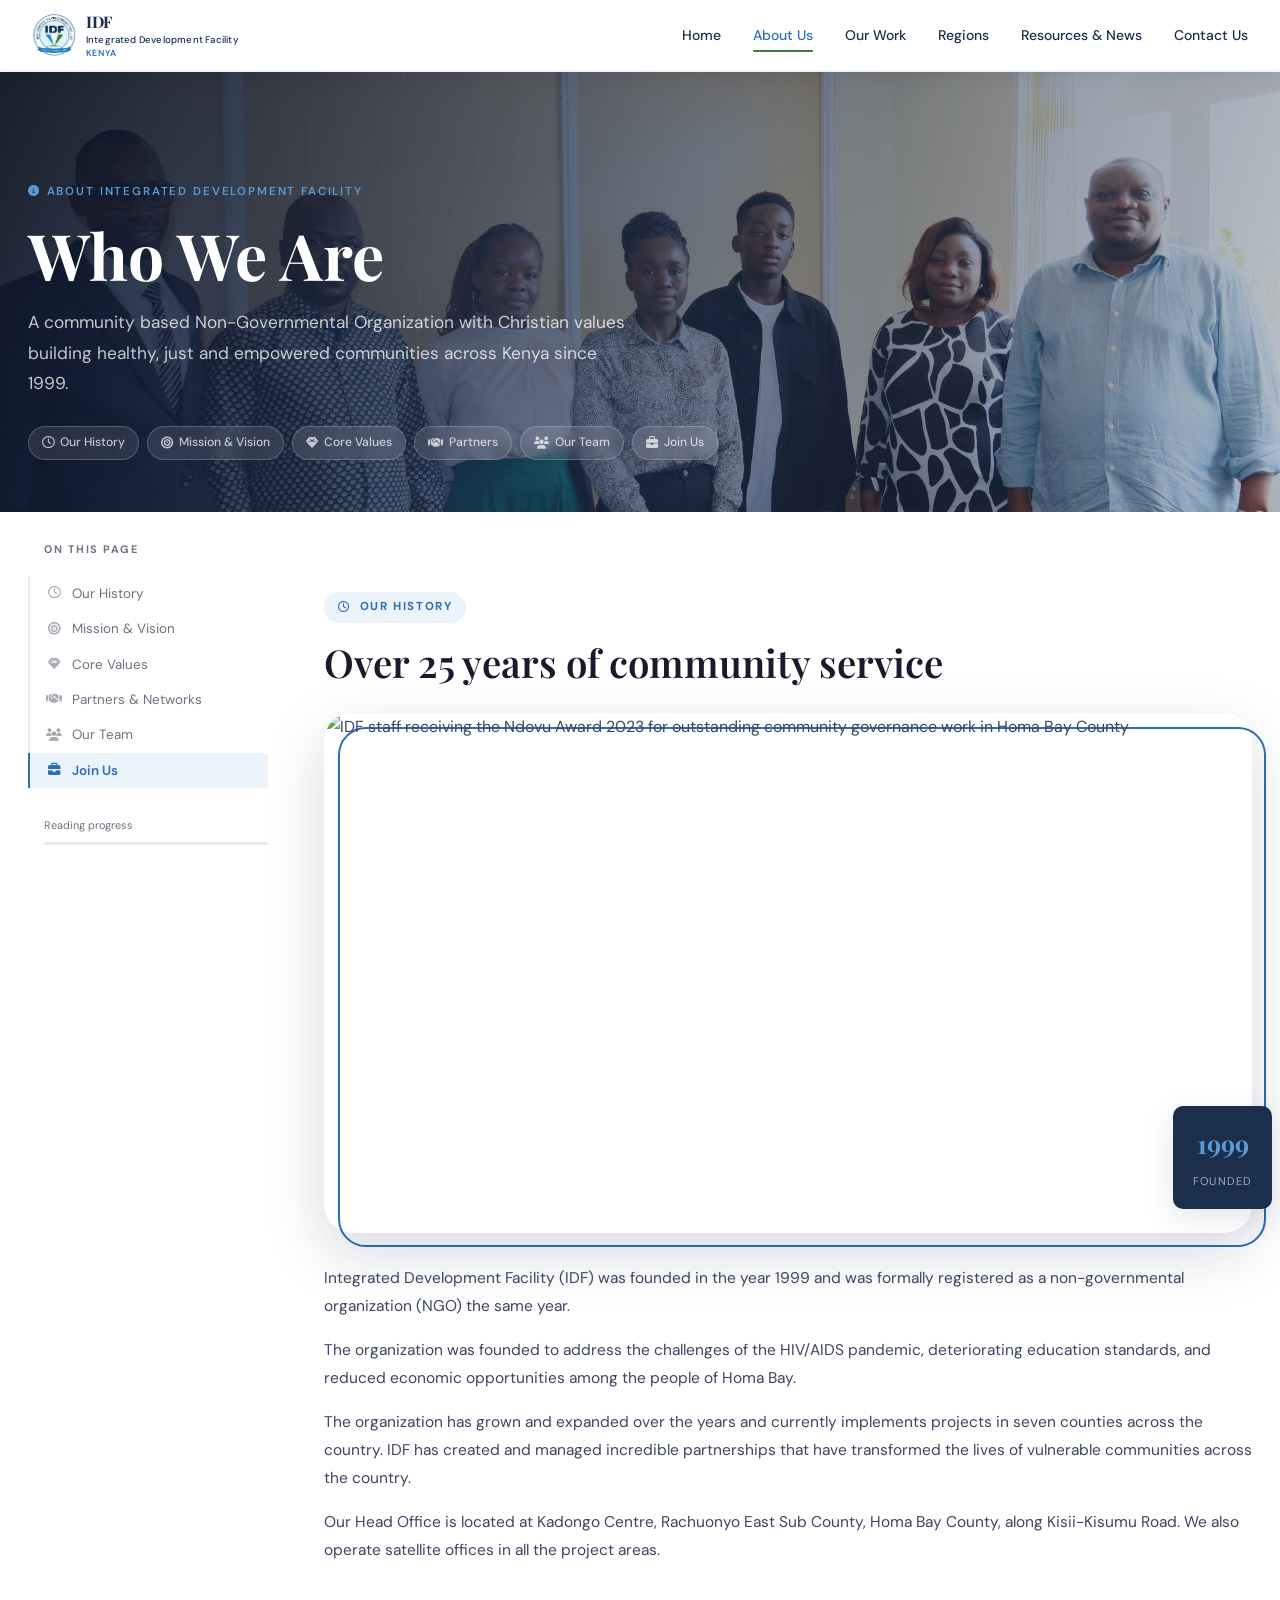
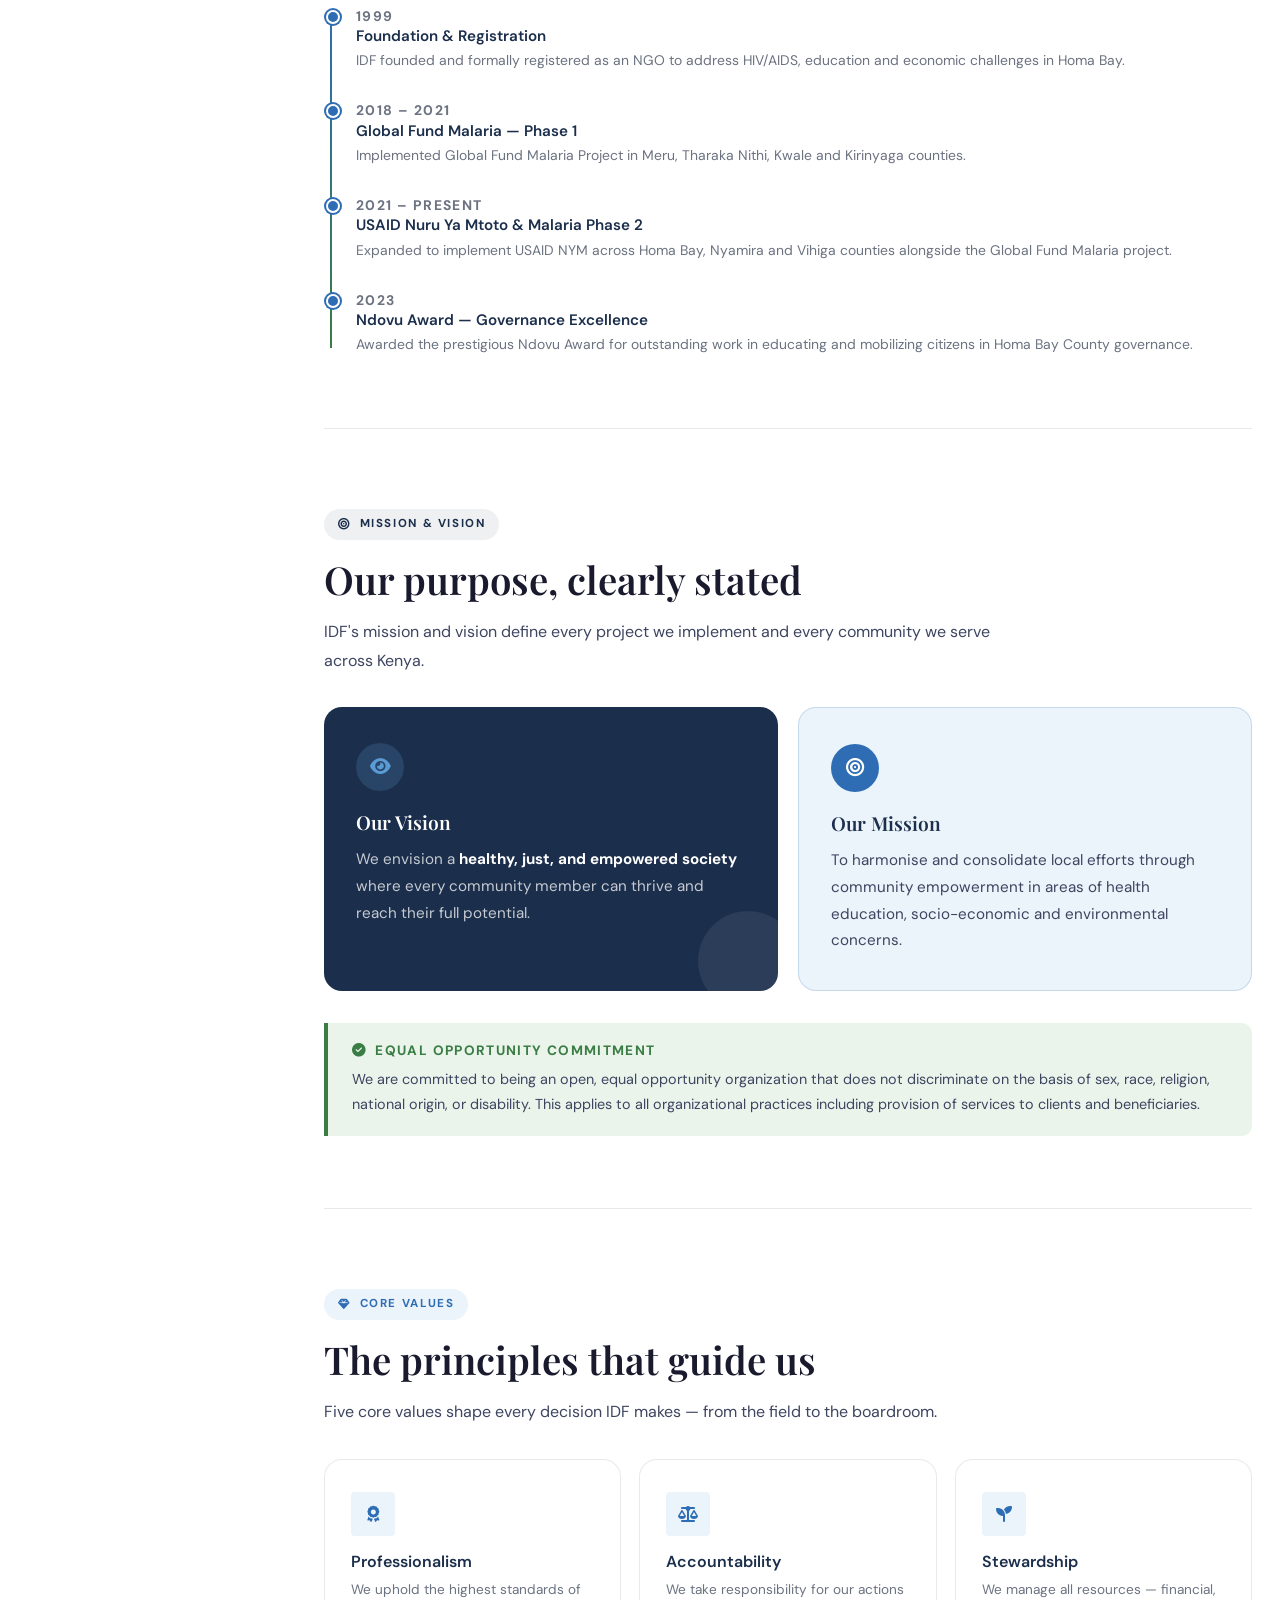
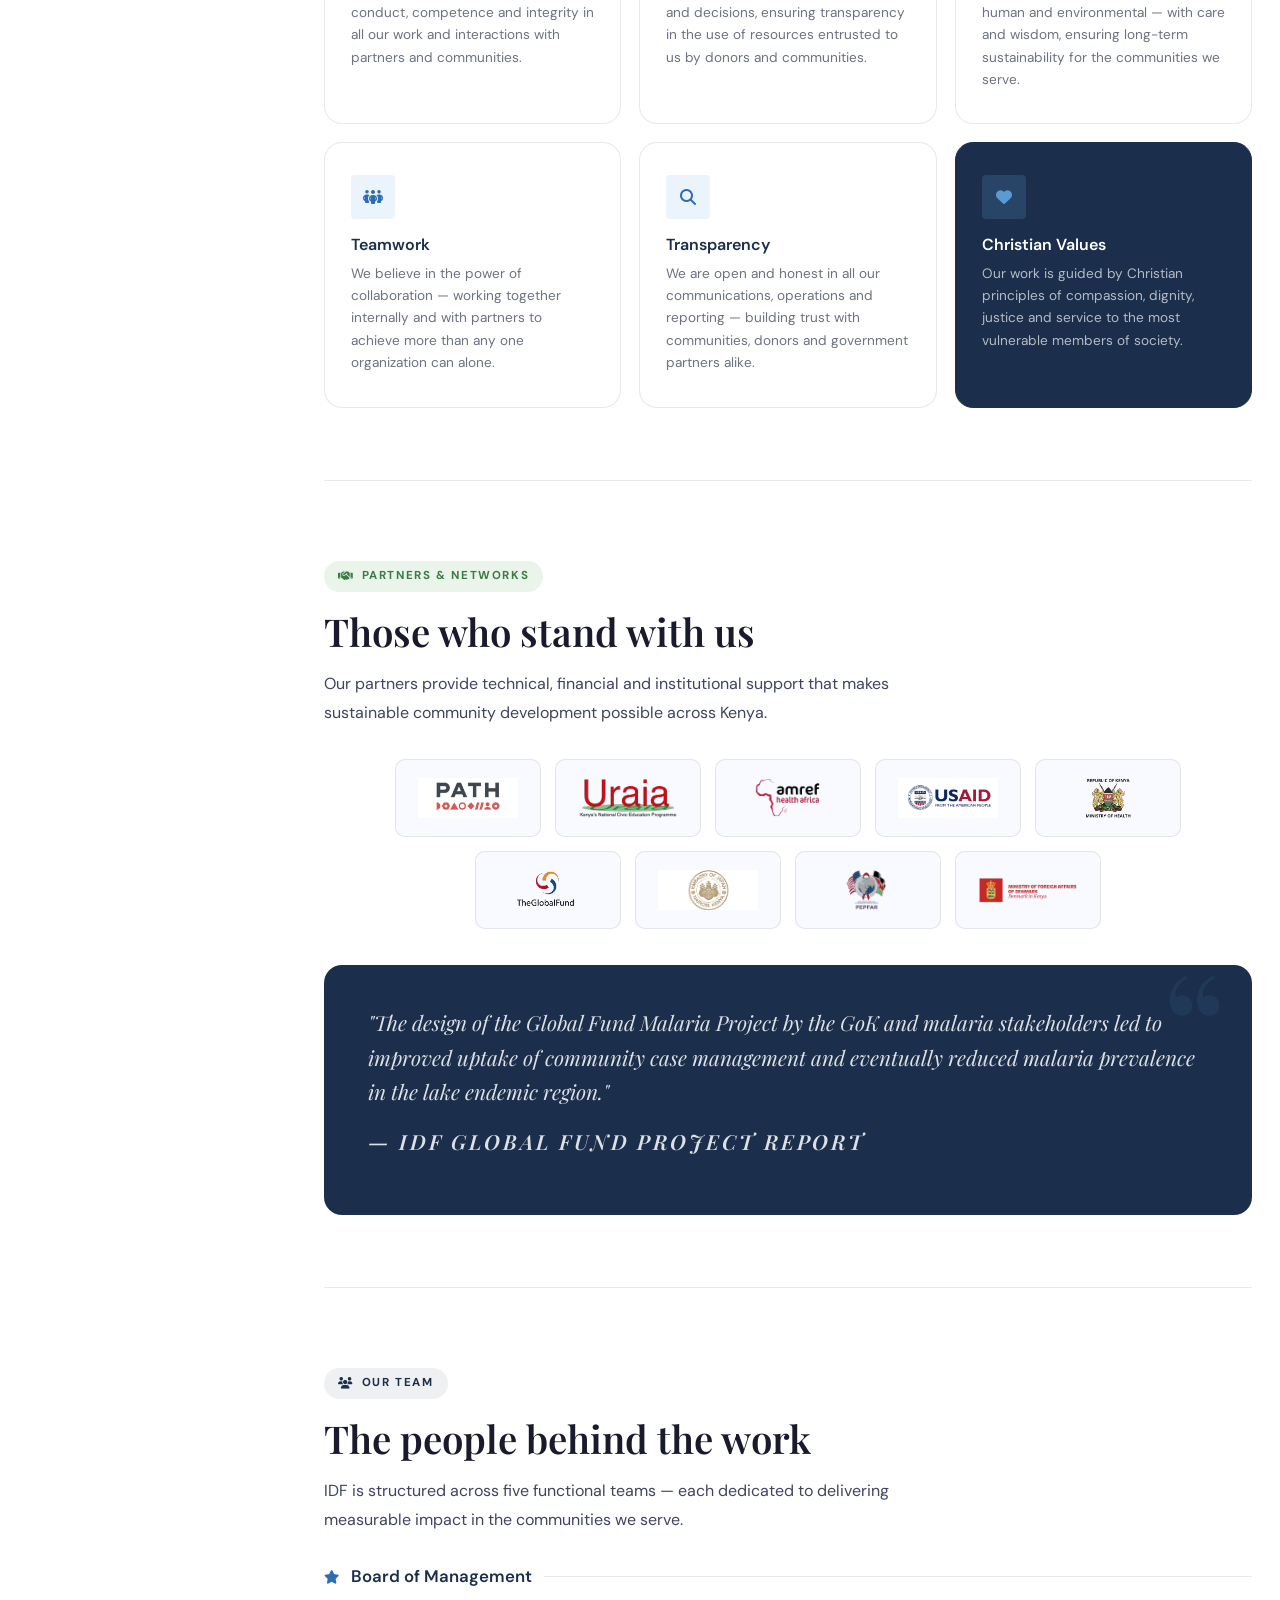
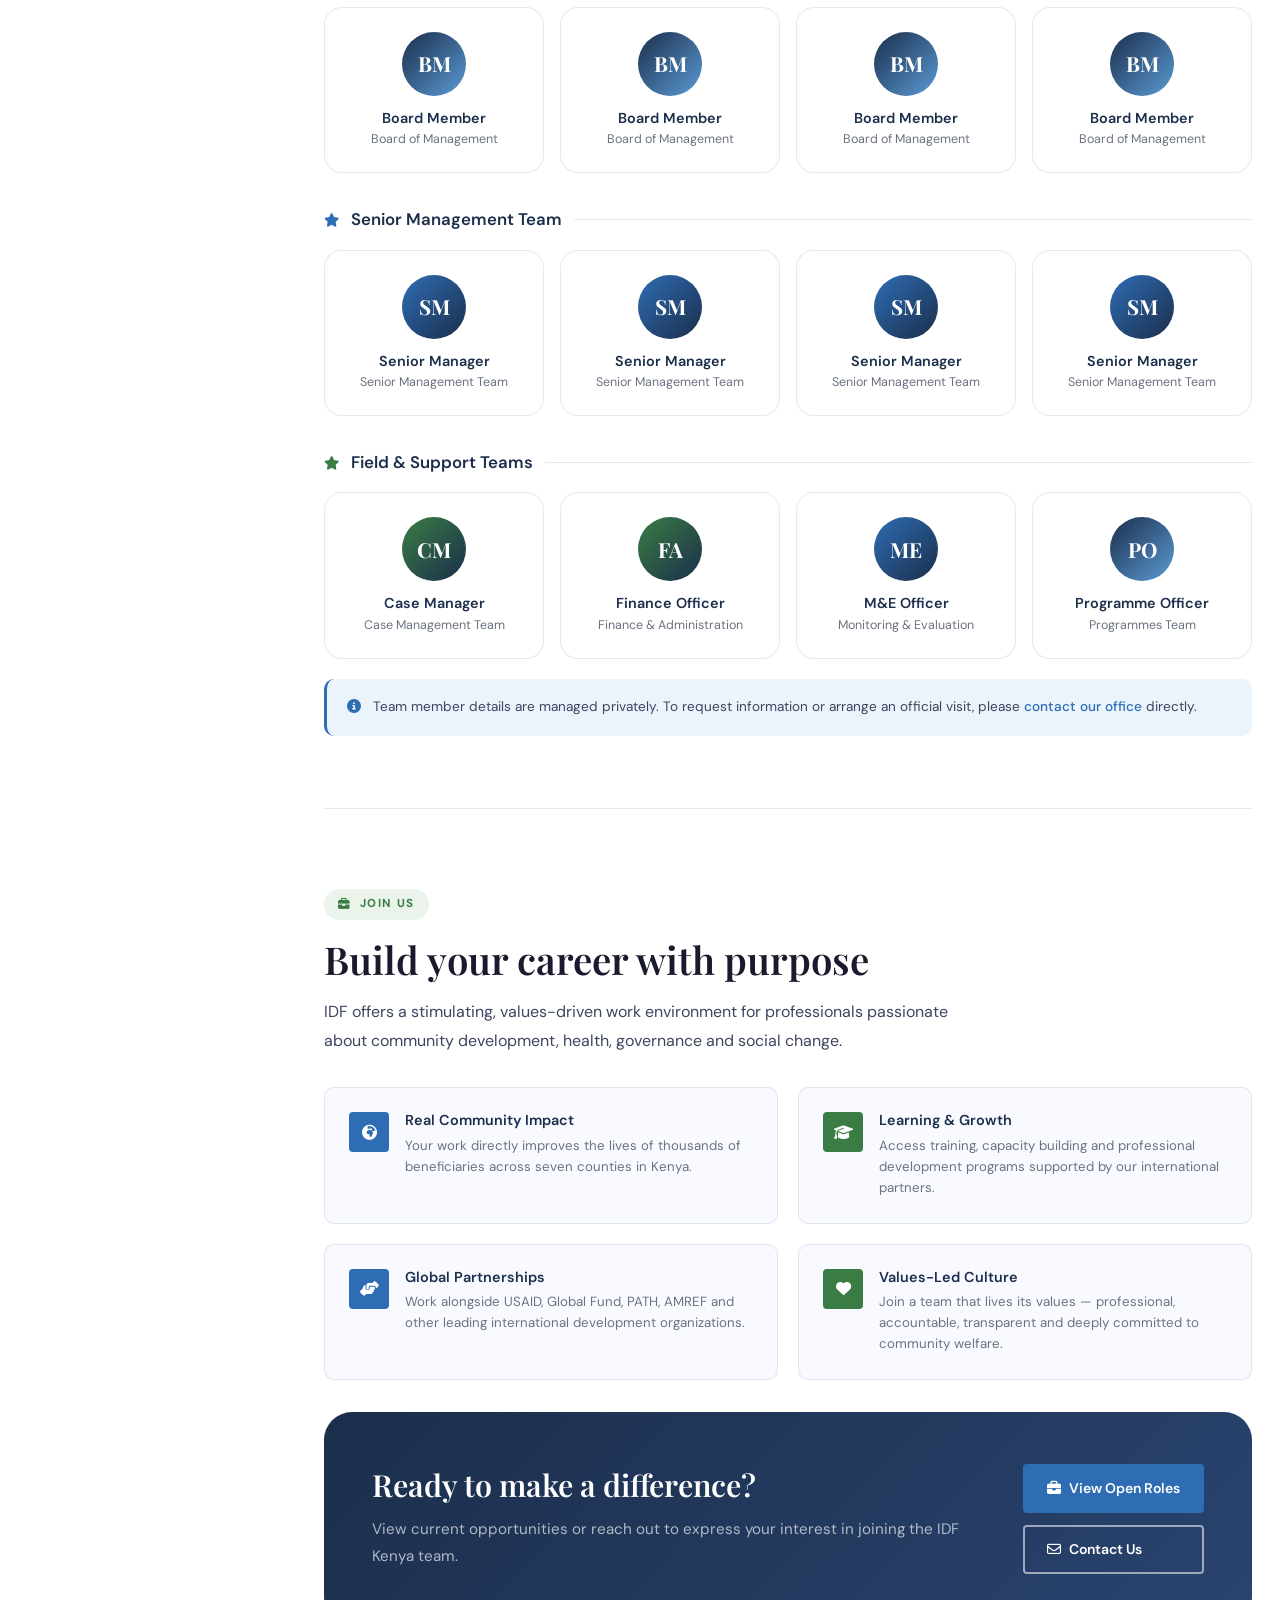
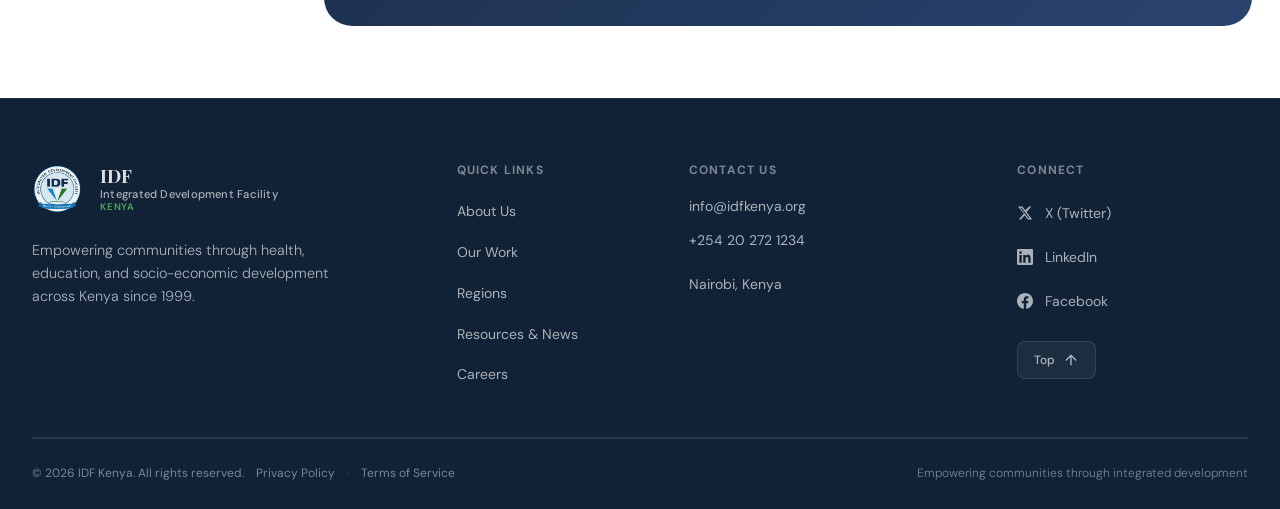
==== commit baed9738: "Update multiple pages, fix responsive styles, and add fav-icon" ====
--- a/about.html
+++ b/about.html
@@ -5,7 +5,7 @@
   <meta name="viewport" content="width=device-width, initial-scale=1.0">
   <meta name="description" content="About Integrated Development Facility — Our history, mission, values, team, partners and career opportunities.">
   <title>About Us — Integrated Development Facility Kenya</title>
-  <link rel="icon" href="assets/images/logo1.png" type="image/png">
+  <link rel="icon" href="assets/images/fav-icon.svg" type="image/svg+xml"><!-- 32×32px -->
 
   <link rel="preconnect" href="https://fonts.googleapis.com">
   <link rel="preconnect" href="https://fonts.gstatic.com" crossorigin>
--- a/css/components.css
+++ b/css/components.css
@@ -39,10 +39,10 @@
   /* Header */
   --header-height:    4.5rem;
   --header-z:         1000;
-  --logo-width-desktop: 180px;
-  --logo-height-desktop: 54px;
-  --logo-width-tablet: 140px;
-  --logo-height-tablet: 42px;
+  --logo-width-desktop: 52px;
+  --logo-height-desktop: 52px;
+  --logo-width-tablet: 44px;
+  --logo-height-tablet: 44px;
 
   /* Container */
   --container-max:    1280px;
@@ -108,8 +108,8 @@
 
 /* Logo scaling on scroll */
 .site-header.is-scrolled .logo__img {
-  width: calc(var(--logo-width-desktop) * 0.85);
-  height: calc(var(--logo-height-desktop) * 0.85);
+  width: calc(var(--logo-width-desktop) * 0.88);
+  height: calc(var(--logo-height-desktop) * 0.88);
 }
 
 /* Logo text scaling on scroll */
@@ -145,7 +145,7 @@
 .logo {
   display: inline-flex;
   align-items: center;
-  gap: 0.75rem;
+  gap: 0.5rem;
   text-decoration: none;
   flex-shrink: 0;
   opacity: 1;
@@ -188,7 +188,7 @@
   display: flex;
   flex-direction: column;
   line-height: 1.2;
-  margin-left: 0.25rem;
+  margin-left: 0;
 }
 
 /* Primary Text "IDF" */
--- a/css/sidenav.css
+++ b/css/sidenav.css
@@ -156,11 +156,18 @@
 
 /* -----------------------------------------------------
    MOBILE HORIZONTAL TAB NAV
+   Base state: hidden (display:none). Revealed by responsive.css
+   at ≤1100px via display:block.
+
+   position:sticky keeps it pinned below the navbar as the page
+   scrolls. It already creates a containing block for ::after
+   pseudo-elements — do NOT add position:relative, which would
+   override sticky and break the pinning behaviour.
 ----------------------------------------------------- */
 .mobile-tab-nav {
-  display: none; /* Base state is hidden, revealed via media query below */
+  display: none;
   position: sticky;
-  top: var(--navbar-height, 72px);
+  top: var(--navbar-height, 80px);
   z-index: 200;
   background: rgba(255, 255, 255, 0.97);
   backdrop-filter: blur(12px);
@@ -178,7 +185,12 @@
   scrollbar-width: none; /* Firefox */
   -ms-overflow-style: none; /* IE / Edge */
   padding: 0 16px;
-  min-width: max-content;
+  /* FIX: min-width: max-content was removed from here.
+     It forced the container to expand to the full width of all its
+     children, which prevented overflow-x: auto from ever triggering —
+     the container WAS the content width, so nothing overflowed.
+     With this line removed, the flex container is constrained by its
+     parent's 100% width and children correctly overflow, enabling scroll. */
 }
 
 .mobile-tab-nav__inner::-webkit-scrollbar {
@@ -217,6 +229,34 @@
 }
 
 /* -----------------------------------------------------
-   RESPONSIVE LOGIC (Component-Level Media Queries)
+   MOBILE TAB NAV — SCROLL HINT
+   A right-edge gradient fade signals that more tabs exist
+   off-screen. It fades out once the user has scrolled to
+   the end of the strip.
+
+   The ::after pseudo-element is safe here because
+   position:sticky on .mobile-tab-nav already acts as a
+   containing block for absolutely positioned children —
+   no position:relative is needed (and must not be added,
+   as it would break the sticky behaviour).
+
+   .is-scroll-end is toggled by initMobileTabScrollHint()
+   in main.js once inner.scrollLeft reaches the far end.
 ----------------------------------------------------- */
-/* Tablet threshold (matches your existing 1099px/1100px logic) */+.mobile-tab-nav::after {
+  content: '';
+  position: absolute;
+  top: 0;
+  right: 0;
+  width: 52px;
+  height: 100%;
+  background: linear-gradient(to right, transparent, rgba(255, 255, 255, 0.96));
+  pointer-events: none;
+  z-index: 1;
+  opacity: 1;
+  transition: opacity 0.3s ease;
+}
+
+.mobile-tab-nav.is-scroll-end::after {
+  opacity: 0;
+}
--- a/css/responsive.css
+++ b/css/responsive.css
@@ -93,10 +93,14 @@
    B. GLOBAL / CONTAINER / TYPOGRAPHY
    ============================================================================= */
 
-/* Prevent horizontal overflow at all sizes — the primary
-   cause of horizontal scroll on mobile is untamed overflow. */
+/* Prevent horizontal overflow at all sizes.
+   CRITICAL: overflow-x:hidden on <body> silently creates a new scroll
+   container, which breaks position:sticky on every child element
+   (sidenav, mobile-tab-nav, site-header all stop sticking).
+   overflow-x:clip is visually identical but does NOT create a scroll
+   container — position:sticky keeps working correctly on all viewports. */
 html, body {
-  overflow-x: hidden;
+  overflow-x: clip;
   max-width: 100%;
 }
 
@@ -160,6 +164,28 @@
     gap: 0.75rem;
     padding-inline: clamp(1rem, 4vw, 1.5rem);
   }
+
+  /* Reduce logo to compact mobile size */
+  .logo__img {
+    width: 40px !important;
+    height: 40px !important;
+  }
+
+  .site-header {
+    padding: 10px 0;
+  }
+
+  .site-header.is-scrolled {
+    padding: 8px 0;
+  }
+
+  /* Sync --navbar-height with actual mobile header height
+     (logo 40px + padding-top 10px + padding-bottom 10px = 60px).
+     mobile-tab-nav uses this variable for its sticky top offset —
+     without this override the 80px default leaves a ~20px gap. */
+  :root {
+    --navbar-height: 60px;
+  }
 }
 
 /* ── ≤ 480px — smallest logo state ── */
@@ -169,16 +195,22 @@
   }
 
   .logo__img {
-    width: clamp(90px, 28vw, 130px) !important;
-    height: auto !important;
+    width: 36px !important;
+    height: 36px !important;
   }
 
   .site-header.is-scrolled .logo__img {
-    width: clamp(80px, 24vw, 110px) !important;
+    width: 32px !important;
+    height: 32px !important;
   }
 
   .logo__primary {
     font-size: 0.95rem !important;
+  }
+
+  /* logo 36px + padding 10px*2 = 56px */
+  :root {
+    --navbar-height: 56px;
   }
 }
 
@@ -300,6 +332,15 @@
    .about-layout, .work-layout, .regions-layout, .res-layout
    all share the same flex+gap pattern. */
 @media (max-width: 1100px) {
+
+  /* FIX: THE MISSING RULE — sidenav.css has NO display:none for .sidenav.
+     Without this, the vertical sidenav stays rendered in the flex row on
+     mobile (flex-shrink:0 prevents it shrinking), crowding the main column
+     and making the layout appear broken or overflowed. */
+  .sidenav {
+    display: none;
+  }
+
   .about-layout,
   .work-layout,
   .regions-layout,
@@ -317,9 +358,30 @@
     width: 100%;
   }
 
-  /* Mobile tab nav: appears below the fixed header */
+  /* Mobile tab nav: appears below the fixed header.
+     display:block makes it visible; position:sticky is set in sidenav.css. */
   .mobile-tab-nav {
     display: block;
+  }
+
+  /* Ensure horizontal scroll works for overflow items */
+  .mobile-tab-nav__inner {
+    overflow-x: auto;
+    -webkit-overflow-scrolling: touch;
+    scrollbar-width: none;
+    -ms-overflow-style: none;
+    display: flex;
+    flex-wrap: nowrap;
+    padding: 0 12px;
+  }
+
+  .mobile-tab-nav__inner::-webkit-scrollbar {
+    display: none;
+  }
+
+  .mobile-tab-nav__link {
+    flex-shrink: 0;
+    white-space: nowrap;
   }
 
   /* Anchor offset: section headings must clear both the fixed navbar
